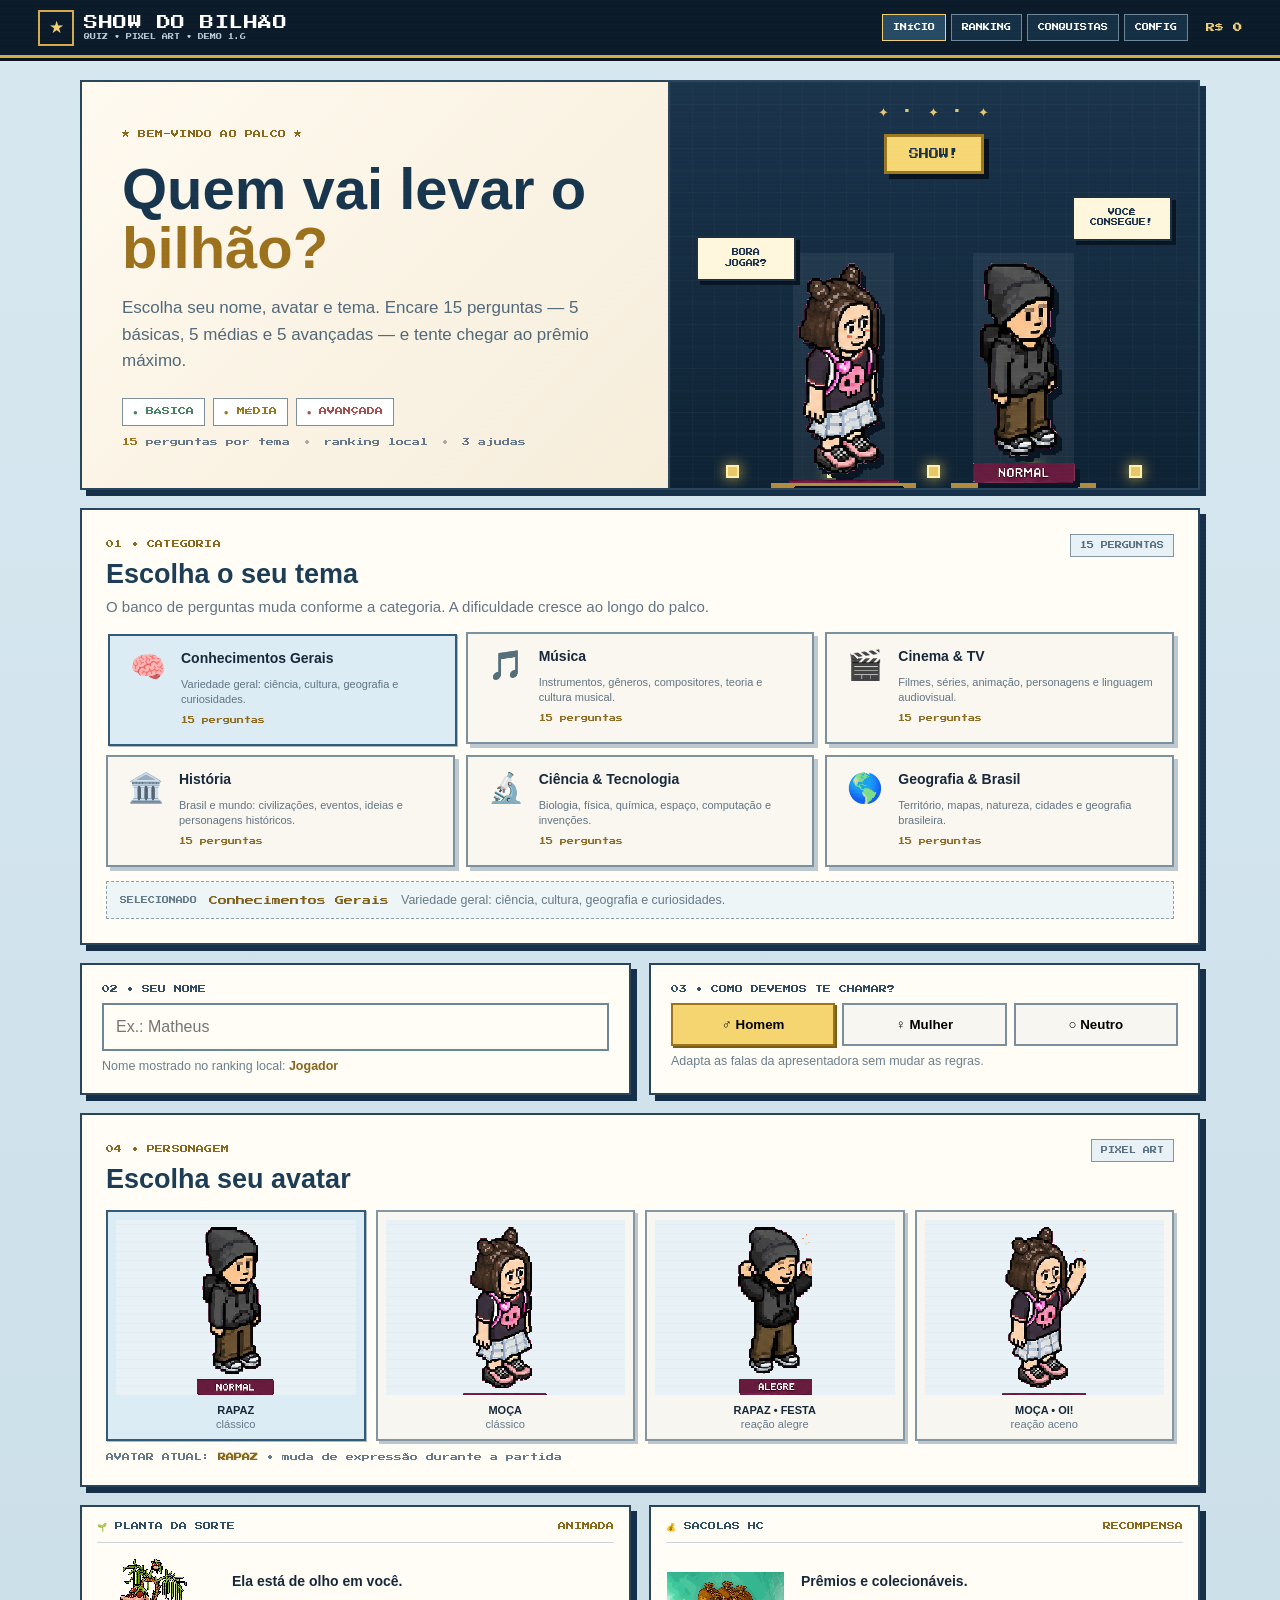
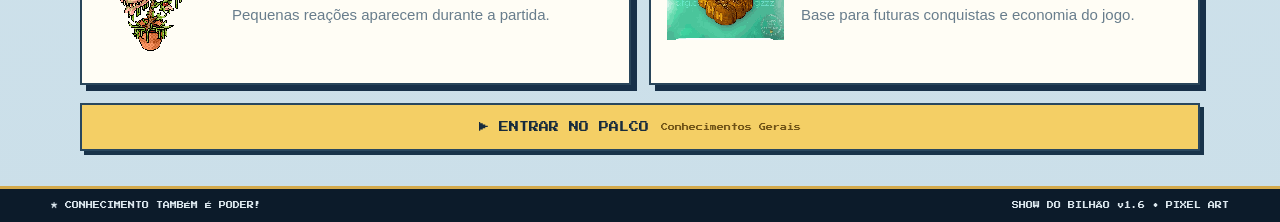
==== index.html @ e555dcba "Add files via upload" ====
<!doctype html>
<html lang="pt-BR">
<head>
<meta charset="utf-8">
<meta name="viewport" content="width=device-width,initial-scale=1,viewport-fit=cover">
<meta name="theme-color" content="#0d2033">
<meta name="description" content="Show do Bilhão — quiz em pixel art, demo 1.6">
<title>Show do Bilhão — Demo 1.6</title>
<link rel="stylesheet" href="style.css">
</head>
<body>
<div class="scanlines" aria-hidden="true"></div>
<header class="topbar">
  <button class="brand" data-view="home" aria-label="Voltar ao início"><span class="brand-mark">★</span><span><b>SHOW DO BILHÃO</b><small>QUIZ • PIXEL ART • DEMO 1.6</small></span></button>
  <nav class="nav" aria-label="Menu principal">
    <button class="nav-btn active" data-view="home">INÍCIO</button>
    <button class="nav-btn" data-view="ranking">RANKING</button>
    <button class="nav-btn" data-view="achievements">CONQUISTAS</button>
    <button class="nav-btn" data-view="config">CONFIG</button>
  </nav>
  <div class="wallet">R$ <b id="money">0</b></div><button class="menu-toggle" id="menuToggle" aria-label="Abrir menu">☰</button>
</header>

<main class="app">
<section id="home" class="view active-view">
  <div class="hero panel">
    <div class="hero-copy">
      <span class="eyebrow">★ BEM-VINDO AO PALCO ★</span>
      <h1>Quem vai levar o <span>bilhão?</span></h1>
      <p>Escolha seu nome, avatar e tema. Encare 15 perguntas — 5 básicas, 5 médias e 5 avançadas — e tente chegar ao prêmio máximo.</p>
      <div class="ladder-mini"><span class="basic">● BÁSICA</span><span class="medium">● MÉDIA</span><span class="hard">● AVANÇADA</span></div>
      <div class="hero-note"><span>15</span> perguntas por tema <i>•</i> ranking local <i>•</i> 3 ajudas</div>
    </div>
    <div class="stage">
      <div class="stage-grid"></div><div class="pixel-stars">✦ · ✦ · ✦</div><div class="show-sign">SHOW!</div>
      <div class="stage-avatars"><div class="stage-avatar"><img id="heroFemale" src="assets/female-normal.png" alt="Avatar feminino"></div><div class="stage-avatar"><img id="heroMale" src="assets/male-normal.png" alt="Avatar masculino"></div></div>
      <div class="bubble left">BORA<br>JOGAR?</div><div class="bubble right">VOCÊ<br>CONSEGUE!</div>
      <div class="stage-lights"><i></i><i></i><i></i><i></i><i></i></div>
    </div>
  </div>

  <div class="panel section-card topic-panel">
    <div class="section-heading"><div><span class="eyebrow">01 • CATEGORIA</span><h2>Escolha o seu tema</h2></div><span class="tag">15 PERGUNTAS</span></div>
    <p class="topic-intro">O banco de perguntas muda conforme a categoria. A dificuldade cresce ao longo do palco.</p>
    <div id="topicGrid" class="topic-grid"></div>
    <div class="topic-selected"><span>SELECIONADO</span><b id="selectedTopicName">Conhecimentos Gerais</b><small id="selectedTopicDesc"></small></div>
  </div>

  <div class="setup-grid">
    <div class="panel field"><label for="username">02 • SEU NOME</label><input id="username" maxlength="18" autocomplete="nickname" placeholder="Ex.: Matheus"><small>Nome mostrado no ranking local: <b id="namePreview">Jogador</b></small></div>
    <div class="panel field"><label>03 • COMO DEVEMOS TE CHAMAR?</label><div class="choices"><button class="choice selected" data-gender="masculino">♂ Homem</button><button class="choice" data-gender="feminino">♀ Mulher</button><button class="choice" data-gender="neutro">○ Neutro</button></div><small>Adapta as falas da apresentadora sem mudar as regras.</small></div>
  </div>

  <div class="panel section-card avatar-panel">
    <div class="section-heading"><div><span class="eyebrow">04 • PERSONAGEM</span><h2>Escolha seu avatar</h2></div><span class="tag">PIXEL ART</span></div>
    <div class="avatar-grid">
      <button class="avatar-option selected" data-avatar="masculino" data-state="normal"><span class="avatar-art"><img src="assets/male-normal.png" alt="Rapaz"></span><b>RAPAZ</b><small>clássico</small></button>
      <button class="avatar-option" data-avatar="feminino" data-state="normal"><span class="avatar-art"><img src="assets/female-normal.png" alt="Moça"></span><b>MOÇA</b><small>clássico</small></button>
      <button class="avatar-option" data-avatar="masculino" data-state="happy"><span class="avatar-art"><img src="assets/male-happy.png" alt="Rapaz sorrindo"></span><b>RAPAZ • FESTA</b><small>reação alegre</small></button>
      <button class="avatar-option" data-avatar="feminino" data-state="wave"><span class="avatar-art"><img src="assets/female-wave.png" alt="Moça acenando"></span><b>MOÇA • OI!</b><small>reação aceno</small></button>
    </div>
    <div class="avatar-status">AVATAR ATUAL: <b id="avatarName">RAPAZ</b> <span>• muda de expressão durante a partida</span></div>
  </div>

  <div class="extras-grid">
    <div class="panel extra"><div class="extra-title">🌱 PLANTA DA SORTE <span>ANIMADA</span></div><div class="extra-content"><img src="assets/planta-sorte.gif" alt="Planta carnívora animada"><div><b>Ela está de olho em você.</b><p>Pequenas reações aparecem durante a partida.</p></div></div></div>
    <div class="panel extra"><div class="extra-title">💰 SACOLAS HC <span>RECOMPENSA</span></div><div class="extra-content"><img src="assets/sacolas-hc.gif" alt="Sacolas HC"><div><b>Prêmios e colecionáveis.</b><p>Base para futuras conquistas e economia do jogo.</p></div></div></div>
  </div>
  <button id="startBtn" class="primary big">▶ ENTRAR NO PALCO <small id="startTopic">Conhecimentos Gerais</small></button>
</section>

<section id="game" class="view">
 <div class="gamebar panel">
   <div class="player"><div class="mini-avatar"><img id="gameAvatar" src="assets/male-normal.png" alt=""></div><div><small id="greeting">Boa sorte!</small><b id="playerName">Jogador</b></div></div>
   <div class="progress-box"><div class="progress-meta"><b id="roundLabel">PERGUNTA 1/15</b><span id="gameTopic">Conhecimentos Gerais</span><span id="streak">🔥 0</span></div><div class="progress"><i id="progress"></i></div><small><span id="progressText">0/15</span> • próximo: <b id="prizeNext">R$ 1.000</b></small></div>
   <div class="prize">R$ <b id="prize">0</b></div>
 </div>
 <div class="game-layout">
  <aside class="sidebar panel">
   <div class="side-head"><span>PAINEL</span><b>AJUDAS</b></div><div class="money-box">R$ <b id="sidePrize">0</b></div>
   <button class="life" id="hint50"><span>50:50</span><small>elimina 2</small></button><button class="life" id="hintAudience"><span>👥 PLATEIA</span><small>palpite</small></button><button class="life" id="hintSkip"><span>⏭ PULAR</span><small>1 vez</small></button>
   <div class="host-card"><img id="hostAvatar" src="assets/female-normal.png" alt="Apresentadora"><div><b>APRESENTADORA</b><span id="hostLine">A apresentadora está de olho...</span></div></div>
   <button class="secondary" id="quitBtn">⏹ SAIR DA PARTIDA</button>
  </aside>
  <article class="question panel">
   <div class="question-top"><div><span class="difficulty" id="difficulty">BÁSICA</span><span class="question-topic" id="questionTopic">Conhecimentos Gerais</span></div><div class="timer-wrap"><span id="timer">⏱ 30s</span><div class="timer"><i id="timerBar"></i></div></div></div>
   <div class="question-scene"><div class="q-avatar"><img id="questionAvatar" src="assets/male-normal.png" alt="Seu avatar"></div><div class="scene-podium"></div><img class="q-plant" src="assets/planta-sorte.gif" alt="Planta da sorte"></div>
   <h2 id="question">Pergunta</h2><div id="answers" class="answers"></div>
   <div id="reaction" class="reaction" aria-live="polite"></div><div id="explanation" class="explanation" aria-live="polite"></div>
   <button id="nextBtn" class="primary next hidden">PRÓXIMA ▶</button>
  </article>
 </div>
</section>

<section id="ranking" class="view"><div class="page-head"><span class="eyebrow">PLACAR LOCAL</span><h2>Ranking</h2><p>Resultados ficam salvos somente neste navegador.</p></div><div class="panel ranking-panel"><div class="rank-tabs"><button class="rank-tab active" data-rank="all">GERAL</button><button class="rank-tab" data-rank="perfect">15/15</button></div><div id="rankingList"></div></div></section>
<section id="achievements" class="view"><div class="page-head"><span class="eyebrow">COLEÇÃO</span><h2>Conquistas</h2><p>Medalhas por acertos, sequência e prêmio.</p></div><div id="achievementGrid" class="achievement-grid"></div></section>
<section id="config" class="view"><div class="page-head"><span class="eyebrow">PREFERÊNCIAS</span><h2>Configurações</h2><p>Ajuste o palco ao seu dispositivo.</p></div><div class="panel settings"><label><input type="checkbox" id="soundToggle" checked> Sons e efeitos</label><label><input type="checkbox" id="motionToggle" checked> Animações pixel art</label><label><input type="checkbox" id="compactToggle"> Interface compacta</label><label><input type="checkbox" id="timerToggle" checked> Cronômetro por pergunta</label><label class="timer-setting">Tempo: <input type="number" id="timerSeconds" min="10" max="60" step="5" value="30"> segundos</label><p class="kbd-help">Teclado: <b>1–4</b> escolhe uma alternativa. No celular/tablet, toque normalmente.</p><button id="clearData" class="danger">LIMPAR RANKING LOCAL</button></div></section>
<section id="result" class="view"><div class="result panel"><img src="assets/sacolas-hc.gif" alt="Sacolas HC"><span class="eyebrow">FIM DE JOGO</span><h2 id="resultTitle">Resultado</h2><p id="resultText"></p><div class="result-topic" id="resultTopic">Conhecimentos Gerais</div><div class="result-stats"><div><b id="resultPrize">R$ 0</b><small>prêmio</small></div><div><b id="resultCorrect">0/15</b><small>acertos</small></div><div><b id="resultBest">0</b><small>sequência</small></div></div><div class="result-actions"><button id="restartBtn" class="primary">↻ JOGAR NOVAMENTE</button><button class="secondary" data-view="ranking">🏆 VER RANKING</button></div></div></section>
</main>
<footer><span>★ CONHECIMENTO TAMBÉM É PODER!</span><span>SHOW DO BILHÃO v1.6 • PIXEL ART</span></footer>
<script src="script.js"></script>
</body></html>
---- style.css ----
@import url('https://fonts.googleapis.com/css2?family=Press+Start+2P&display=swap');
:root{--navy:#0c1b2a;--navy2:#132b40;--blue:#dcecf4;--blue2:#c9e0ec;--cream:#fff8e8;--paper:#fffdf5;--ink:#17283a;--muted:#617384;--gold:#d4aa4c;--gold2:#f1cf78;--line:#486b82;--green:#4e946a;--red:#b75b5b;--shadow:#173049;--pixel:2px}
*{box-sizing:border-box}html{scroll-behavior:smooth}body{margin:0;background:linear-gradient(#d7e8f0,#cbdfe9);color:var(--ink);font-family:Arial,Helvetica,sans-serif;font-size:15px;min-height:100vh}.scanlines{position:fixed;inset:0;pointer-events:none;z-index:50;background:repeating-linear-gradient(to bottom,rgba(255,255,255,.035) 0,rgba(255,255,255,.035) 1px,transparent 1px,transparent 4px);mix-blend-mode:soft-light}.topbar{position:sticky;top:0;z-index:20;display:flex;align-items:center;gap:18px;padding:9px max(14px,3vw);min-height:58px;background:var(--navy);border-bottom:3px solid var(--gold);color:#fff;box-shadow:0 3px 0 #08131f}.brand{display:flex;align-items:center;gap:10px;background:none;border:0;color:#fff;padding:0;text-align:left;cursor:pointer}.brand-mark{display:grid;place-items:center;width:36px;height:36px;border:2px solid var(--gold);color:var(--gold2);font-size:17px}.brand b{display:block;font:14px 'Press Start 2P',monospace;letter-spacing:.5px}.brand small{display:block;margin-top:4px;font:6px 'Press Start 2P',monospace;color:#b9cbd8}.nav{display:flex;gap:5px;margin-left:auto}.nav-btn,.menu-toggle{border:1px solid #6d8799;background:#152f45;color:#fff;padding:9px 10px;font:7px 'Press Start 2P',monospace;cursor:pointer}.nav-btn:hover,.nav-btn.active{background:#274b65;border-color:var(--gold2);color:#fff}.wallet{font:9px 'Press Start 2P',monospace;color:var(--gold2);white-space:nowrap}.menu-toggle{display:none}.app{width:min(1120px,94vw);margin:22px auto 35px}.view{display:none}.active-view{display:block}.panel{background:var(--paper);border:2px solid #29455a;box-shadow:6px 6px 0 var(--shadow)}.hero{display:grid;grid-template-columns:1.05fr .95fr;overflow:hidden;min-height:360px}.hero-copy{padding:42px 40px;background:linear-gradient(135deg,#fffaf0,#f6edda)}.eyebrow{font:8px 'Press Start 2P',monospace;letter-spacing:.2px;color:#8a671c}.hero h1{font-size:clamp(34px,5vw,58px);line-height:1.02;margin:18px 0;color:#17364e}.hero h1 span{color:#9b711e}.hero p{max-width:650px;font-size:17px;line-height:1.55;color:#516879}.ladder-mini{display:flex;gap:8px;flex-wrap:wrap;margin:24px 0 12px}.ladder-mini span{padding:8px 10px;border:1px solid #7d8f9b;font:8px 'Press Start 2P',monospace;background:#fff}.ladder-mini .basic{color:#43845e}.ladder-mini .medium{color:#9a761c}.ladder-mini .hard{color:#a74e4e}.hero-note{font:8px 'Press Start 2P',monospace;color:#65788a}.hero-note span{color:#9a731c}.hero-note i{font-style:normal;color:#aaa;margin:0 5px}.stage{position:relative;overflow:hidden;background:linear-gradient(#1a344c,#0e2234);display:flex;align-items:flex-end;justify-content:center;min-height:360px;border-left:2px solid #29455a}.stage-grid{position:absolute;inset:0;background:linear-gradient(rgba(255,255,255,.045) 1px,transparent 1px),linear-gradient(90deg,rgba(255,255,255,.045) 1px,transparent 1px);background-size:22px 22px;opacity:.55}.pixel-stars{position:absolute;top:22px;color:#e9c76e;font:13px 'Press Start 2P',monospace}.show-sign{position:absolute;top:52px;padding:12px 22px;background:#f7d774;color:#193147;border:3px solid #9b7721;box-shadow:5px 5px 0 #07131f;font:10px 'Press Start 2P',monospace}.stage-avatars{position:absolute;bottom:0;display:flex;gap:35px;align-items:end;z-index:2}.stage-avatar{width:145px;height:235px;display:flex;align-items:end;justify-content:center;background:linear-gradient(90deg,transparent 0 15%,rgba(255,255,255,.06) 15% 85%,transparent 85%);border-bottom:5px solid #b28c3e}.stage-avatar img{width:132px;height:220px;object-fit:contain;image-rendering:pixelated;filter:drop-shadow(5px 6px 0 #091522)}.bubble{position:absolute;z-index:3;padding:10px 13px;min-width:100px;background:#fff7dc;border:2px solid #1b3041;box-shadow:4px 4px 0 #091522;text-align:center;font:7px/1.5 'Press Start 2P',monospace;color:#173047}.bubble.left{left:5%;top:38%}.bubble.right{right:5%;top:28%}.stage-lights{position:absolute;bottom:10px;left:12px;right:12px;display:flex;justify-content:space-around}.stage-lights i{width:13px;height:13px;background:#e8c765;border:2px solid #fff1b0;box-shadow:0 0 14px #d9b747}.section-card{padding:24px;margin-top:18px}.section-heading{display:flex;justify-content:space-between;align-items:flex-start;gap:14px}.section-heading h2{font-size:27px;margin:8px 0 0;color:#1c3d55}.tag{padding:7px 9px;background:#e8f1f5;border:1px solid #8196a3;color:#597080;font:7px 'Press Start 2P',monospace;white-space:nowrap}.topic-intro{margin:8px 0 17px;color:var(--muted)}.topic-grid{display:grid;grid-template-columns:repeat(3,1fr);gap:11px}.topic-card{position:relative;display:grid;grid-template-columns:48px 1fr;grid-template-rows:auto auto auto;gap:4px 9px;min-height:112px;padding:14px;text-align:left;background:#f9f7ef;border:2px solid #7b919f;box-shadow:4px 4px 0 #bdc9cf;color:var(--ink);cursor:pointer;transition:transform .12s,background .12s,border-color .12s}.topic-card:hover{transform:translateY(-2px);background:#edf6fa}.topic-card.selected{transform:translate(2px,2px);background:#dcecf4;border-color:#315b76;box-shadow:1px 1px 0 #aab9c2}.topic-icon{grid-row:1/4;font-size:29px;display:grid;place-items:center}.topic-card b{font-size:14px}.topic-card small{font-size:11px;line-height:1.35;color:#617384}.topic-card em{font:7px 'Press Start 2P',monospace;color:#8d6b20;font-style:normal}.topic-selected{display:flex;align-items:center;gap:12px;flex-wrap:wrap;margin-top:14px;padding:11px 13px;border:1px dashed #8ca0ac;background:#eef5f6}.topic-selected span{font:7px 'Press Start 2P',monospace;color:#63798a}.topic-selected b{font:9px 'Press Start 2P',monospace;color:#7f601a}.topic-selected small{flex:1;min-width:180px;color:#657989}.setup-grid{display:grid;grid-template-columns:1fr 1fr;gap:18px;margin-top:18px}.field{padding:20px}.field label{display:block;font:8px 'Press Start 2P',monospace;color:#304d63;margin-bottom:10px}.field input{width:100%;padding:13px 12px;background:#fffdf5;border:2px solid #6e8798;font-size:16px;color:var(--ink);outline:0}.field input:focus{border-color:#2c5f80;box-shadow:0 0 0 3px #c7dfea}.field small{display:block;margin-top:8px;color:#6a7e8d}.field small b{color:#87651b}.choices{display:grid;grid-template-columns:repeat(3,1fr);gap:7px}.choice{padding:12px 8px;border:2px solid #7a8e9b;background:#f7f6f0;font-weight:900;cursor:pointer}.choice.selected{background:#f5d56f;border-color:#9a751d;box-shadow:2px 2px 0 #7d5c17}.avatar-grid{display:grid;grid-template-columns:repeat(4,1fr);gap:10px;margin-top:15px}.avatar-option{padding:8px;background:#f7f6f0;border:2px solid #8396a2;box-shadow:3px 3px 0 #bcc7cc;cursor:pointer;text-align:center;color:var(--ink)}.avatar-option.selected{background:#dcecf4;border-color:#315b76;box-shadow:1px 1px 0 #aab9c2}.avatar-art{height:175px;display:flex;align-items:end;justify-content:center;background:repeating-linear-gradient(0deg,#e8f2f6 0 8px,#e3edf1 8px 9px)}.avatar-art img{width:115px;height:168px;object-fit:contain;image-rendering:pixelated}.avatar-option b{display:block;font-size:11px;margin-top:9px}.avatar-option small{color:#657989}.avatar-status{margin-top:12px;font:8px 'Press Start 2P',monospace;color:#65798a}.avatar-status b{color:#8a681b}.extras-grid{display:grid;grid-template-columns:1fr 1fr;gap:18px;margin-top:18px}.extra{padding:15px}.extra-title{font:8px 'Press Start 2P',monospace;color:#2e4e64;padding-bottom:10px;border-bottom:1px solid #cbd4d9}.extra-title span{float:right;color:#8a681b}.extra-content{display:flex;align-items:center;gap:15px;min-height:125px}.extra-content img{width:120px;height:105px;object-fit:contain;image-rendering:pixelated}.extra-content b{font-size:14px}.extra-content p{color:#687d8c;line-height:1.4}.primary,.secondary,.danger{border:2px solid #29475e;cursor:pointer;font-weight:900}.primary{background:#f4cf65;color:#172b3d;padding:12px 18px;box-shadow:4px 4px 0 #18334a}.primary:hover{transform:translateY(-1px)}.primary.big{display:flex;align-items:center;justify-content:center;gap:12px;width:100%;margin-top:18px;padding:17px;font:10px 'Press Start 2P',monospace}.primary.big small{font:7px 'Press Start 2P',monospace;color:#705417}.secondary{background:#e5eef2;color:#233d52;padding:11px}.gamebar{display:grid;grid-template-columns:230px 1fr auto;align-items:center;gap:18px;padding:13px 15px}.player{display:flex;align-items:center;gap:10px}.mini-avatar{width:56px;height:66px;display:grid;place-items:end;background:#d9e9ef;border:1px solid #7e96a4;overflow:hidden}.mini-avatar img{width:53px;height:64px;object-fit:contain;image-rendering:pixelated}.player small{display:block;color:#627687;font-size:11px}.player b{display:block;margin-top:3px;font-size:16px}.progress-meta{display:flex;align-items:center;gap:10px;flex-wrap:wrap;font:8px 'Press Start 2P',monospace}.progress-meta span{color:#6b7f8e}.progress-meta #streak{margin-left:auto;color:#9a741a}.progress{height:10px;margin:8px 0 5px;background:#d9e3e7;border:1px solid #8196a2;overflow:hidden}.progress i{display:block;height:100%;width:0;background:linear-gradient(90deg,#4c8b69,#e2bd54);transition:width .25s}.progress-box>small{color:#6c7e8b}.prize{font:10px 'Press Start 2P',monospace;color:#856316;white-space:nowrap}.game-layout{display:grid;grid-template-columns:190px 1fr;gap:14px;margin-top:14px}.sidebar{padding:12px;display:flex;flex-direction:column;gap:8px;background:#f5f3e9}.side-head{display:flex;justify-content:space-between;font:7px 'Press Start 2P',monospace;color:#5d7180;padding-bottom:5px;border-bottom:1px solid #cbd3d7}.side-head b{color:#8b691c}.money-box{padding:13px;background:#e8f1f5;border:1px solid #849aa7;font:11px 'Press Start 2P',monospace;color:#7f611b}.life{display:flex;justify-content:space-between;align-items:center;text-align:left;padding:12px 10px;background:#fbfaf4;border:1px solid #8499a5;box-shadow:3px 3px 0 #bdc7cc;cursor:pointer;font-weight:900}.life:hover:not(:disabled){background:#e8f3f7}.life small{display:block;color:#758694;font-weight:400}.life:disabled{opacity:.45;cursor:not-allowed;box-shadow:1px 1px 0 #c2cbd0}.host-card{display:flex;gap:8px;align-items:center;min-height:100px;margin-top:5px;padding:8px;background:#dbeaf1;border:1px solid #7d94a2}.host-card img{width:52px;height:80px;object-fit:contain;image-rendering:pixelated}.host-card b{display:block;font:7px 'Press Start 2P',monospace;color:#3d596c;margin-bottom:7px}.host-card span{font-size:11px;line-height:1.35}.sidebar .secondary{margin-top:auto}.question{padding:20px;min-height:560px;position:relative;overflow:hidden}.question-top{display:flex;justify-content:space-between;align-items:flex-start;gap:15px}.difficulty{display:inline-block;padding:7px 9px;border:1px solid #a98a3e;background:#fff0b8;color:#866615;font:7px 'Press Start 2P',monospace}.question-topic{display:inline-block;margin-left:7px;padding:6px 8px;background:#edf4f7;border:1px solid #9aabb5;color:#597080;font:7px 'Press Start 2P',monospace}.timer-wrap{width:155px}.timer-wrap>span{display:block;text-align:right;font:8px 'Press Start 2P',monospace;color:#5b7180}.timer-wrap>span.danger{color:#a84848}.timer-wrap>span.off{color:#7e8b92}.timer{height:7px;margin-top:5px;background:#d7e1e5;border:1px solid #8296a1}.timer i{display:block;width:100%;height:100%;background:#5a8c70;transition:width .4s linear}.timer-wrap span.danger+.timer i{background:#b75b5b}.question-scene{height:95px;display:flex;align-items:end;justify-content:center;position:relative;margin:4px 0}.q-avatar{width:74px;height:84px;display:flex;align-items:end;justify-content:center;background:#dcebf1;border:1px solid #8399a5;overflow:hidden;z-index:2}.q-avatar img{width:68px;height:81px;object-fit:contain;image-rendering:pixelated}.scene-podium{position:absolute;bottom:0;width:210px;height:20px;background:#263f53;border:2px solid #6f8795;box-shadow:5px 5px 0 #152b3c}.q-plant{position:absolute;right:2%;bottom:3px;width:70px;height:70px;object-fit:contain;image-rendering:pixelated}.question h2{font-size:clamp(25px,3.3vw,38px);line-height:1.22;text-align:center;max-width:930px;margin:13px auto 22px;color:#152d43}.answers{display:grid;grid-template-columns:1fr 1fr;gap:12px}.answer{display:flex;align-items:center;gap:12px;min-height:70px;padding:13px 15px;text-align:left;background:#fcfaf1;border:2px solid #78909e;box-shadow:4px 4px 0 #bdc7cc;color:#172a3b;font-size:16px;font-weight:900;cursor:pointer;transition:.12s}.answer:hover:not(:disabled){transform:translateY(-2px);background:#eaf4f8}.answer:disabled{cursor:default}.answer-key{display:grid;place-items:center;min-width:30px;height:30px;background:#e9f0f3;border:1px solid #879ba6;font:9px 'Press Start 2P',monospace;color:#536a7a}.answer.correct{background:#d9f0df;border-color:#4e966b}.answer.correct .answer-key{background:#a9d7b7;border-color:#4e966b}.answer.wrong{background:#f5dddd;border-color:#b75b5b}.answer.disabled{opacity:.35;filter:grayscale(.3)}.reaction{min-height:35px;margin:14px auto 0;text-align:center;font:9px/1.5 'Press Start 2P',monospace;opacity:0;transform:translateY(4px);transition:.18s}.reaction.show{opacity:1;transform:none}.reaction.good{color:#28754b}.reaction.bad{color:#a34848}.explanation{display:none;max-width:820px;margin:9px auto 0;padding:10px 13px;background:#edf5f6;border-left:4px solid #7694a4;color:#5d7180;font-size:12px;line-height:1.45}.explanation.show{display:block}.next{display:block;margin:12px auto 0}.hidden{display:none!important}.page-head{padding:8px 2px 16px}.page-head h2{font-size:42px;margin:8px 0 4px;color:#193b54}.page-head p{margin:0;color:#5d7281}.ranking-panel{padding:15px}.rank-tabs{display:flex;gap:8px;margin-bottom:8px}.rank-tab{padding:9px 12px;background:#e9f1f4;border:1px solid #78909e;font-weight:900;cursor:pointer}.rank-tab.active{background:#f3d36d;border-color:#9c7720}.rank-row{display:grid;grid-template-columns:55px 1fr 140px 90px;gap:10px;align-items:center;padding:13px 8px;border-bottom:1px solid #d0d9dd}.rank-pos{font:9px 'Press Start 2P',monospace;color:#876719}.rank-name{font-weight:900}.rank-name small{display:block;color:#718492;font-size:10px;font-weight:400;margin-top:3px}.rank-score{text-align:right;font-weight:900;color:#745813}.rank-correct{text-align:right;color:#607687}.empty{text-align:center;padding:38px;color:#667b89}.achievement-grid{display:grid;grid-template-columns:repeat(3,1fr);gap:14px}.achievement{padding:18px;min-height:160px}.achievement .icon{font-size:36px}.achievement b{display:block;margin:10px 0 5px}.achievement small{display:block;color:#6c7f8c;min-height:34px}.achievement span{display:inline-block;margin-top:11px;font:7px 'Press Start 2P',monospace}.achievement.unlocked{background:#f9f4df}.achievement.locked{filter:grayscale(.8);opacity:.55}.achievement.unlocked span{color:#39805a}.settings{padding:22px;display:flex;flex-direction:column;gap:12px}.settings label{font-weight:900;padding:13px;background:#f5f2e8;border:1px solid #b6c3ca}.settings input[type=checkbox]{accent-color:#315b76;margin-right:9px}.settings input[type=number]{margin-left:8px;width:85px;padding:7px;border:1px solid #879ba6}.kbd-help{padding:12px;background:#edf4f6;border-left:4px solid #8ba0ad;color:#617582}.danger{align-self:flex-start;background:#f5dddd;color:#803d3d;padding:11px}.result{max-width:720px;margin:20px auto;text-align:center;padding:34px}.result>img{width:190px;height:105px;object-fit:contain}.result h2{font-size:38px;margin:13px 0 7px;color:#183b55}.result p{color:#5d7180}.result-topic{display:inline-block;padding:7px 10px;background:#e6f0f4;border:1px solid #8da1ad;color:#536b7c;font:8px 'Press Start 2P',monospace}.result-stats{display:flex;justify-content:center;gap:45px;margin:25px 0}.result-stats div{display:flex;flex-direction:column;gap:6px}.result-stats b{font:12px 'Press Start 2P',monospace;color:#866317}.result-stats small{color:#687d8b}.result-actions{display:flex;justify-content:center;gap:10px;flex-wrap:wrap}footer{display:flex;justify-content:space-between;gap:15px;padding:13px 4vw;background:#0c1b2a;color:#dbe7ee;border-top:3px solid var(--gold);font:7px 'Press Start 2P',monospace}.no-motion *{animation:none!important;transition:none!important}
button:focus-visible,input:focus-visible{outline:3px solid #5d8daf;outline-offset:2px}
@media(max-width:980px){.nav{display:none;position:absolute;top:58px;right:10px;padding:8px;background:#0c1b2a;border:2px solid var(--gold);box-shadow:4px 4px 0 #07131f;flex-direction:column}.nav.open{display:flex}.menu-toggle{display:block}.hero{grid-template-columns:1fr}.stage{border-left:0;border-top:2px solid #29455a}.topic-grid{grid-template-columns:1fr 1fr}.avatar-grid{grid-template-columns:repeat(2,1fr)}.gamebar{grid-template-columns:1fr auto}.progress-box{grid-column:1/-1;grid-row:2}.game-layout{grid-template-columns:1fr}.sidebar{display:grid;grid-template-columns:repeat(3,1fr);align-items:stretch}.side-head,.money-box,.host-card,.sidebar .secondary{grid-column:1/-1}.host-card{margin-top:0}.sidebar .secondary{margin-top:0}.achievement-grid{grid-template-columns:1fr 1fr}}
@media(max-width:650px){body{font-size:14px}.app{width:94vw;margin-top:14px}.topbar{padding:8px 10px}.brand b{font-size:9px}.brand small{font-size:5px}.wallet{font-size:8px}.hero-copy{padding:28px 23px}.hero h1{font-size:34px}.hero p{font-size:15px}.stage{min-height:310px}.stage-avatar{width:115px;height:205px}.stage-avatar img{width:105px;height:195px}.bubble{min-width:84px;font-size:6px;padding:8px}.section-card{padding:17px}.topic-grid{grid-template-columns:1fr}.setup-grid,.extras-grid{grid-template-columns:1fr}.choices{grid-template-columns:1fr}.avatar-grid{grid-template-columns:1fr 1fr}.avatar-art{height:145px}.avatar-art img{height:140px}.gamebar{grid-template-columns:1fr auto;gap:8px}.player b{font-size:14px}.progress-meta{font-size:7px}.prize{font-size:8px}.sidebar{grid-template-columns:1fr}.question{padding:16px;min-height:0}.question-top{flex-direction:column}.timer-wrap{width:100%}.timer-wrap>span{text-align:left}.question h2{font-size:clamp(22px,7vw,30px)}.answers{grid-template-columns:1fr}.answer{min-height:60px;font-size:15px}.q-plant{width:55px;height:55px}.result-stats{gap:18px}.result-stats b{font-size:9px}.page-head h2{font-size:34px}.achievement-grid{grid-template-columns:1fr}.rank-row{grid-template-columns:40px 1fr 95px}.rank-correct{display:none}footer{flex-direction:column;font-size:5px}}
@media(max-width:390px){.avatar-grid{grid-template-columns:1fr}.stage-avatars{gap:5px}.stage-avatar{width:105px}.bubble{display:none}.hero h1{font-size:30px}}
@media(prefers-reduced-motion:reduce){*,*:before,*:after{animation:none!important;transition:none!important}}
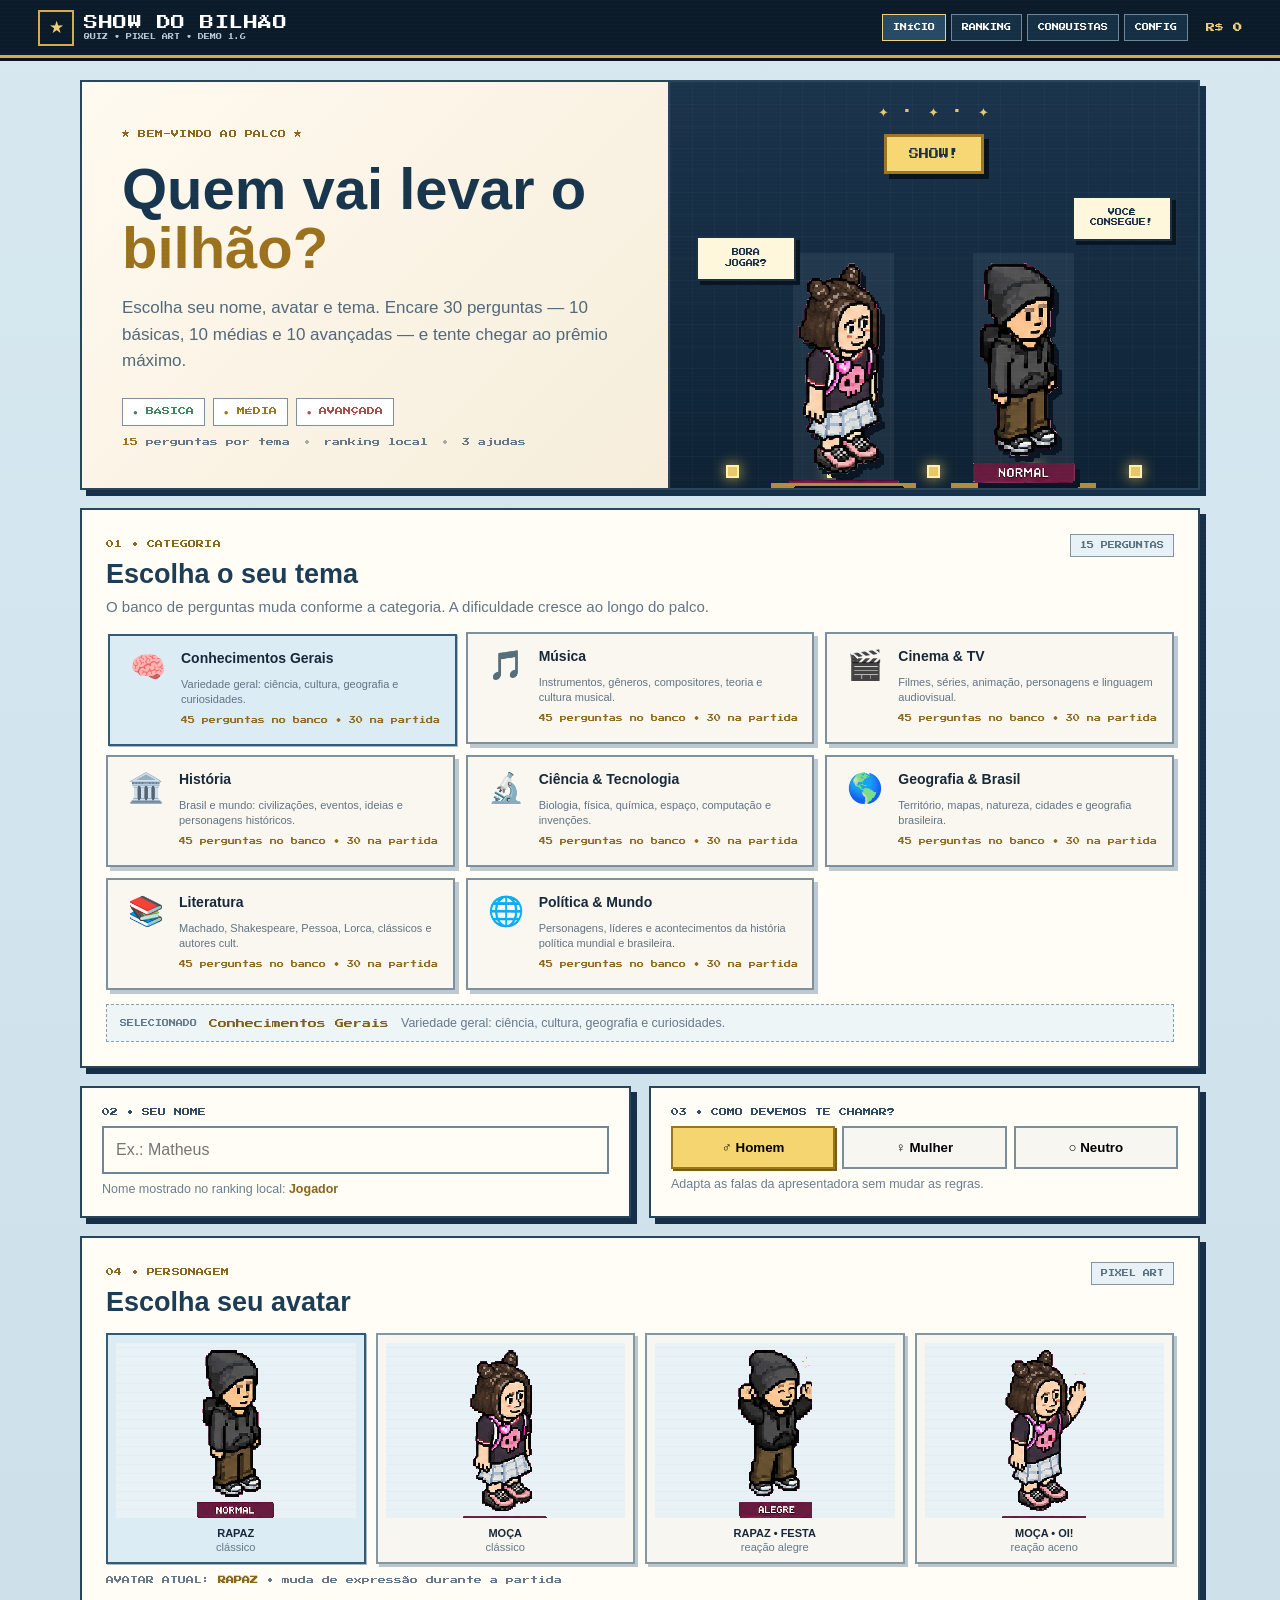
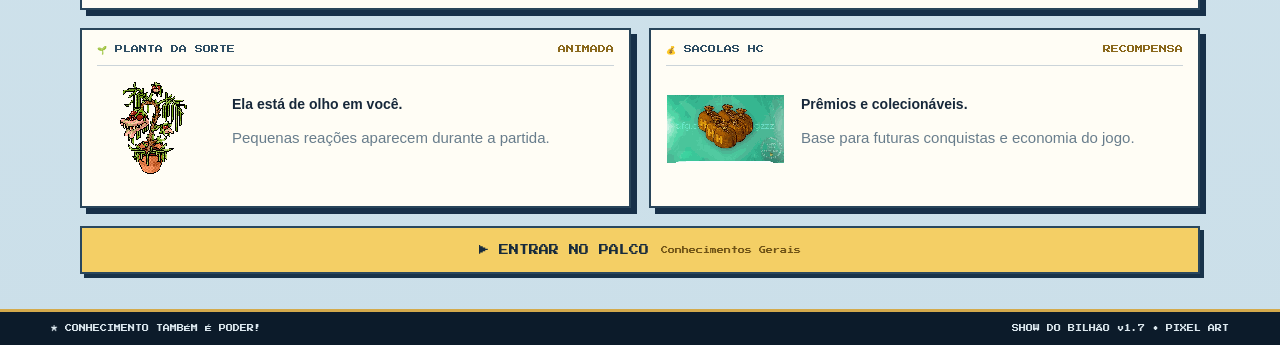
==== commit 60af546b: "Add files via upload" ====
--- a/index.html
+++ b/index.html
@@ -27,7 +27,7 @@
     <div class="hero-copy">
       <span class="eyebrow">★ BEM-VINDO AO PALCO ★</span>
       <h1>Quem vai levar o <span>bilhão?</span></h1>
-      <p>Escolha seu nome, avatar e tema. Encare 15 perguntas — 5 básicas, 5 médias e 5 avançadas — e tente chegar ao prêmio máximo.</p>
+      <p>Escolha seu nome, avatar e tema. Encare 30 perguntas — 10 básicas, 10 médias e 10 avançadas — e tente chegar ao prêmio máximo.</p>
       <div class="ladder-mini"><span class="basic">● BÁSICA</span><span class="medium">● MÉDIA</span><span class="hard">● AVANÇADA</span></div>
       <div class="hero-note"><span>15</span> perguntas por tema <i>•</i> ranking local <i>•</i> 3 ajudas</div>
     </div>
@@ -72,12 +72,12 @@
 <section id="game" class="view">
  <div class="gamebar panel">
    <div class="player"><div class="mini-avatar"><img id="gameAvatar" src="assets/male-normal.png" alt=""></div><div><small id="greeting">Boa sorte!</small><b id="playerName">Jogador</b></div></div>
-   <div class="progress-box"><div class="progress-meta"><b id="roundLabel">PERGUNTA 1/15</b><span id="gameTopic">Conhecimentos Gerais</span><span id="streak">🔥 0</span></div><div class="progress"><i id="progress"></i></div><small><span id="progressText">0/15</span> • próximo: <b id="prizeNext">R$ 1.000</b></small></div>
+   <div class="progress-box"><div class="progress-meta"><b id="roundLabel">PERGUNTA 1/30</b><span id="gameTopic">Conhecimentos Gerais</span><span id="streak">🔥 0</span><span class="lives" id="lives" aria-label="Vidas">❤❤❤</span></div><div class="progress"><i id="progress"></i></div><small><span id="progressText">0/30</span> • próximo: <b id="prizeNext">R$ 1.000</b></span> <b id="errors">ERROS 0/3</b></small></div>
    <div class="prize">R$ <b id="prize">0</b></div>
  </div>
  <div class="game-layout">
   <aside class="sidebar panel">
-   <div class="side-head"><span>PAINEL</span><b>AJUDAS</b></div><div class="money-box">R$ <b id="sidePrize">0</b></div>
+   <div class="side-head"><span>PAINEL</span><b>AJUDAS</b></div><div class="money-box">R$ <b id="sidePrize">0</b></div><div class="life-panel"><b>VIDAS</b><div class="life-hearts" id="lifeBar" style="width:100%"></div><small>3 erros encerram a partida</small></div>
    <button class="life" id="hint50"><span>50:50</span><small>elimina 2</small></button><button class="life" id="hintAudience"><span>👥 PLATEIA</span><small>palpite</small></button><button class="life" id="hintSkip"><span>⏭ PULAR</span><small>1 vez</small></button>
    <div class="host-card"><img id="hostAvatar" src="assets/female-normal.png" alt="Apresentadora"><div><b>APRESENTADORA</b><span id="hostLine">A apresentadora está de olho...</span></div></div>
    <button class="secondary" id="quitBtn">⏹ SAIR DA PARTIDA</button>
@@ -95,8 +95,8 @@
 <section id="ranking" class="view"><div class="page-head"><span class="eyebrow">PLACAR LOCAL</span><h2>Ranking</h2><p>Resultados ficam salvos somente neste navegador.</p></div><div class="panel ranking-panel"><div class="rank-tabs"><button class="rank-tab active" data-rank="all">GERAL</button><button class="rank-tab" data-rank="perfect">15/15</button></div><div id="rankingList"></div></div></section>
 <section id="achievements" class="view"><div class="page-head"><span class="eyebrow">COLEÇÃO</span><h2>Conquistas</h2><p>Medalhas por acertos, sequência e prêmio.</p></div><div id="achievementGrid" class="achievement-grid"></div></section>
 <section id="config" class="view"><div class="page-head"><span class="eyebrow">PREFERÊNCIAS</span><h2>Configurações</h2><p>Ajuste o palco ao seu dispositivo.</p></div><div class="panel settings"><label><input type="checkbox" id="soundToggle" checked> Sons e efeitos</label><label><input type="checkbox" id="motionToggle" checked> Animações pixel art</label><label><input type="checkbox" id="compactToggle"> Interface compacta</label><label><input type="checkbox" id="timerToggle" checked> Cronômetro por pergunta</label><label class="timer-setting">Tempo: <input type="number" id="timerSeconds" min="10" max="60" step="5" value="30"> segundos</label><p class="kbd-help">Teclado: <b>1–4</b> escolhe uma alternativa. No celular/tablet, toque normalmente.</p><button id="clearData" class="danger">LIMPAR RANKING LOCAL</button></div></section>
-<section id="result" class="view"><div class="result panel"><img src="assets/sacolas-hc.gif" alt="Sacolas HC"><span class="eyebrow">FIM DE JOGO</span><h2 id="resultTitle">Resultado</h2><p id="resultText"></p><div class="result-topic" id="resultTopic">Conhecimentos Gerais</div><div class="result-stats"><div><b id="resultPrize">R$ 0</b><small>prêmio</small></div><div><b id="resultCorrect">0/15</b><small>acertos</small></div><div><b id="resultBest">0</b><small>sequência</small></div></div><div class="result-actions"><button id="restartBtn" class="primary">↻ JOGAR NOVAMENTE</button><button class="secondary" data-view="ranking">🏆 VER RANKING</button></div></div></section>
+<section id="result" class="view"><div class="result panel"><img src="assets/sacolas-hc.gif" alt="Sacolas HC"><span class="eyebrow">FIM DE JOGO</span><h2 id="resultTitle">Resultado</h2><p id="resultText"></p><div class="result-topic" id="resultTopic">Conhecimentos Gerais</div><div class="result-stats"><div><b id="resultPrize">R$ 0</b><small>prêmio</small></div><div><b id="resultCorrect">0/30</b><small>acertos</small></div><div><b id="resultErrors">0/3</b><small>erros</small></div><div><b id="resultBest">0</b><small>sequência</small></div></div><div class="result-actions"><button id="retryBtn" class="primary">↻ TENTAR DE NOVO</button><button id="restartBtn" class="secondary">⌂ VOLTAR AO INÍCIO</button><button class="secondary" data-view="ranking">🏆 VER RANKING</button></div></div></section>
 </main>
-<footer><span>★ CONHECIMENTO TAMBÉM É PODER!</span><span>SHOW DO BILHÃO v1.6 • PIXEL ART</span></footer>
+<footer><span>★ CONHECIMENTO TAMBÉM É PODER!</span><span>SHOW DO BILHÃO v1.7 • PIXEL ART</span></footer>
 <script src="script.js"></script>
 </body></html>
--- a/style.css
+++ b/style.css
@@ -6,3 +6,5 @@
 @media(max-width:650px){body{font-size:14px}.app{width:94vw;margin-top:14px}.topbar{padding:8px 10px}.brand b{font-size:9px}.brand small{font-size:5px}.wallet{font-size:8px}.hero-copy{padding:28px 23px}.hero h1{font-size:34px}.hero p{font-size:15px}.stage{min-height:310px}.stage-avatar{width:115px;height:205px}.stage-avatar img{width:105px;height:195px}.bubble{min-width:84px;font-size:6px;padding:8px}.section-card{padding:17px}.topic-grid{grid-template-columns:1fr}.setup-grid,.extras-grid{grid-template-columns:1fr}.choices{grid-template-columns:1fr}.avatar-grid{grid-template-columns:1fr 1fr}.avatar-art{height:145px}.avatar-art img{height:140px}.gamebar{grid-template-columns:1fr auto;gap:8px}.player b{font-size:14px}.progress-meta{font-size:7px}.prize{font-size:8px}.sidebar{grid-template-columns:1fr}.question{padding:16px;min-height:0}.question-top{flex-direction:column}.timer-wrap{width:100%}.timer-wrap>span{text-align:left}.question h2{font-size:clamp(22px,7vw,30px)}.answers{grid-template-columns:1fr}.answer{min-height:60px;font-size:15px}.q-plant{width:55px;height:55px}.result-stats{gap:18px}.result-stats b{font-size:9px}.page-head h2{font-size:34px}.achievement-grid{grid-template-columns:1fr}.rank-row{grid-template-columns:40px 1fr 95px}.rank-correct{display:none}footer{flex-direction:column;font-size:5px}}
 @media(max-width:390px){.avatar-grid{grid-template-columns:1fr}.stage-avatars{gap:5px}.stage-avatar{width:105px}.bubble{display:none}.hero h1{font-size:30px}}
 @media(prefers-reduced-motion:reduce){*,*:before,*:after{animation:none!important;transition:none!important}}
+.lives{letter-spacing:2px;font-size:1.05em;white-space:nowrap}.life-panel{margin:10px 0;padding:10px;border:1px solid rgba(20,50,80,.18);border-radius:10px;background:rgba(255,255,255,.65)}.life-panel>b{font-size:.72rem}.life-hearts{height:5px;background:linear-gradient(90deg,#d94c58 0 100%);margin:7px 0;border-radius:9px;transition:width .25s ease}.life-panel small{font-size:.68rem;color:#52677a}.result-stats{grid-template-columns:repeat(4,1fr)}
+@media(max-width:700px){.result-stats{grid-template-columns:repeat(2,1fr)}.lives{font-size:.9em}.life-panel{margin:7px 0}}
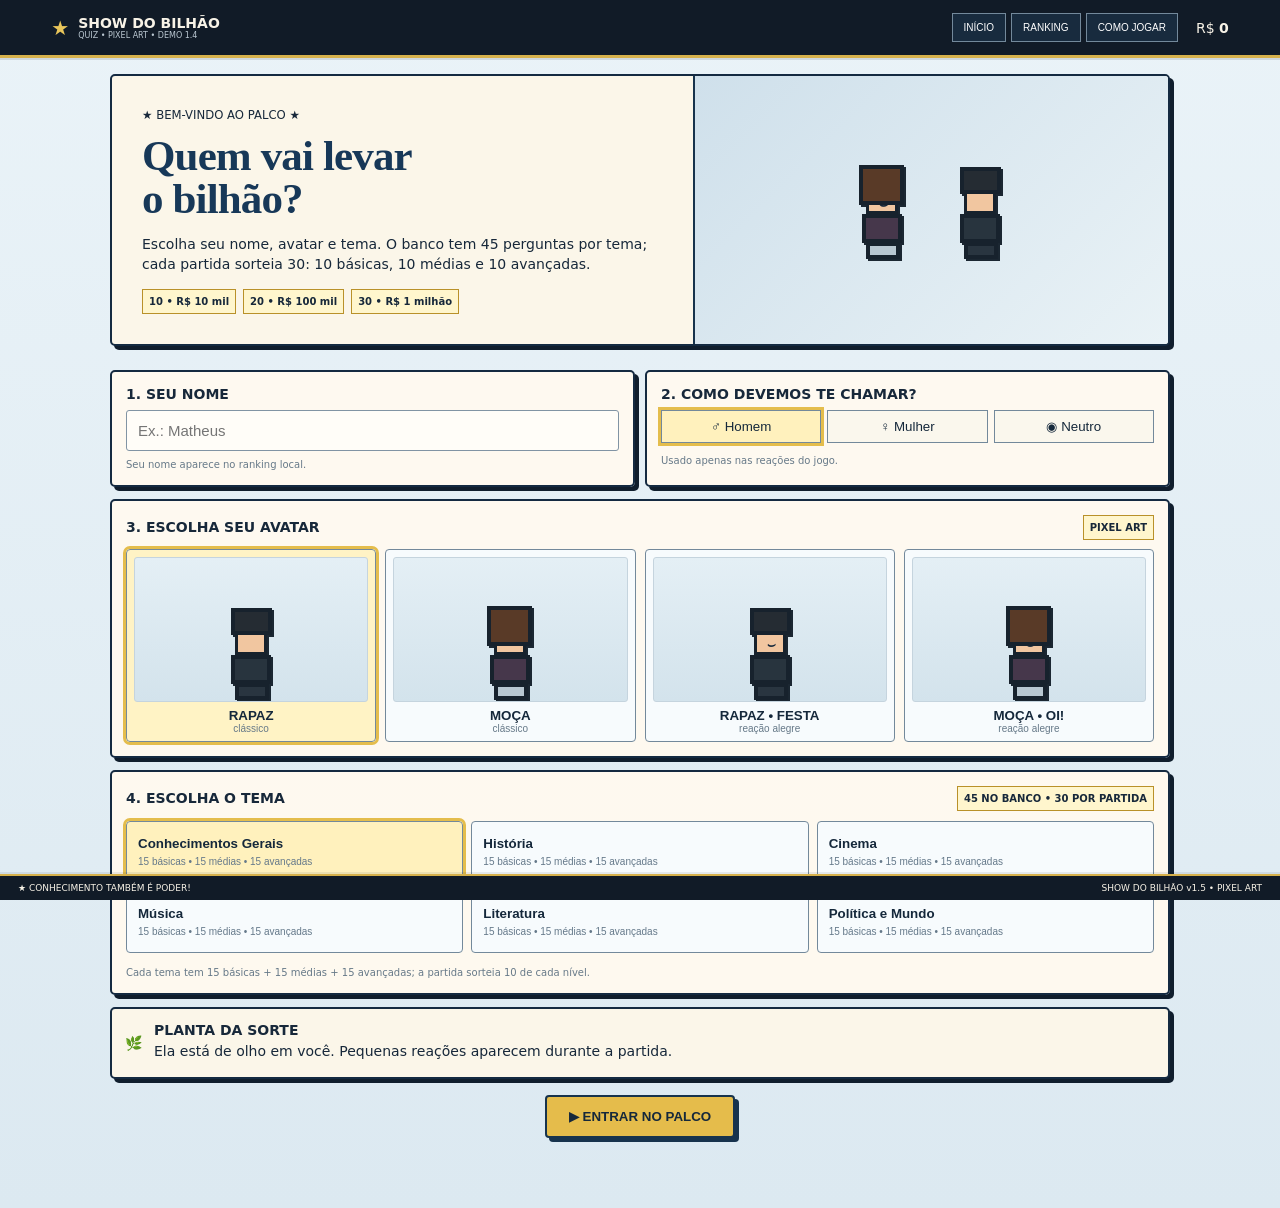
==== commit 14c05982: "Add files via upload" ====
--- a/index.html
+++ b/index.html
@@ -1,102 +1,36 @@
 <!doctype html>
-<html lang="pt-BR">
-<head>
-<meta charset="utf-8">
-<meta name="viewport" content="width=device-width,initial-scale=1,viewport-fit=cover">
-<meta name="theme-color" content="#0d2033">
-<meta name="description" content="Show do Bilhão — quiz em pixel art, demo 1.6">
-<title>Show do Bilhão — Demo 1.6</title>
-<link rel="stylesheet" href="style.css">
-</head>
+<html lang="pt-BR"><head>
+<meta charset="utf-8"><meta name="viewport" content="width=device-width,initial-scale=1,viewport-fit=cover">
+<meta name="theme-color" content="#e8f1f6"><title>Show do Bilhão — Demo 1.5</title>
+<link rel="stylesheet" href="style.css"></head>
 <body>
-<div class="scanlines" aria-hidden="true"></div>
-<header class="topbar">
-  <button class="brand" data-view="home" aria-label="Voltar ao início"><span class="brand-mark">★</span><span><b>SHOW DO BILHÃO</b><small>QUIZ • PIXEL ART • DEMO 1.6</small></span></button>
-  <nav class="nav" aria-label="Menu principal">
-    <button class="nav-btn active" data-view="home">INÍCIO</button>
-    <button class="nav-btn" data-view="ranking">RANKING</button>
-    <button class="nav-btn" data-view="achievements">CONQUISTAS</button>
-    <button class="nav-btn" data-view="config">CONFIG</button>
-  </nav>
-  <div class="wallet">R$ <b id="money">0</b></div><button class="menu-toggle" id="menuToggle" aria-label="Abrir menu">☰</button>
-</header>
-
-<main class="app">
-<section id="home" class="view active-view">
-  <div class="hero panel">
-    <div class="hero-copy">
-      <span class="eyebrow">★ BEM-VINDO AO PALCO ★</span>
-      <h1>Quem vai levar o <span>bilhão?</span></h1>
-      <p>Escolha seu nome, avatar e tema. Encare 30 perguntas — 10 básicas, 10 médias e 10 avançadas — e tente chegar ao prêmio máximo.</p>
-      <div class="ladder-mini"><span class="basic">● BÁSICA</span><span class="medium">● MÉDIA</span><span class="hard">● AVANÇADA</span></div>
-      <div class="hero-note"><span>15</span> perguntas por tema <i>•</i> ranking local <i>•</i> 3 ajudas</div>
-    </div>
-    <div class="stage">
-      <div class="stage-grid"></div><div class="pixel-stars">✦ · ✦ · ✦</div><div class="show-sign">SHOW!</div>
-      <div class="stage-avatars"><div class="stage-avatar"><img id="heroFemale" src="assets/female-normal.png" alt="Avatar feminino"></div><div class="stage-avatar"><img id="heroMale" src="assets/male-normal.png" alt="Avatar masculino"></div></div>
-      <div class="bubble left">BORA<br>JOGAR?</div><div class="bubble right">VOCÊ<br>CONSEGUE!</div>
-      <div class="stage-lights"><i></i><i></i><i></i><i></i><i></i></div>
-    </div>
-  </div>
-
-  <div class="panel section-card topic-panel">
-    <div class="section-heading"><div><span class="eyebrow">01 • CATEGORIA</span><h2>Escolha o seu tema</h2></div><span class="tag">15 PERGUNTAS</span></div>
-    <p class="topic-intro">O banco de perguntas muda conforme a categoria. A dificuldade cresce ao longo do palco.</p>
-    <div id="topicGrid" class="topic-grid"></div>
-    <div class="topic-selected"><span>SELECIONADO</span><b id="selectedTopicName">Conhecimentos Gerais</b><small id="selectedTopicDesc"></small></div>
-  </div>
-
-  <div class="setup-grid">
-    <div class="panel field"><label for="username">02 • SEU NOME</label><input id="username" maxlength="18" autocomplete="nickname" placeholder="Ex.: Matheus"><small>Nome mostrado no ranking local: <b id="namePreview">Jogador</b></small></div>
-    <div class="panel field"><label>03 • COMO DEVEMOS TE CHAMAR?</label><div class="choices"><button class="choice selected" data-gender="masculino">♂ Homem</button><button class="choice" data-gender="feminino">♀ Mulher</button><button class="choice" data-gender="neutro">○ Neutro</button></div><small>Adapta as falas da apresentadora sem mudar as regras.</small></div>
-  </div>
-
-  <div class="panel section-card avatar-panel">
-    <div class="section-heading"><div><span class="eyebrow">04 • PERSONAGEM</span><h2>Escolha seu avatar</h2></div><span class="tag">PIXEL ART</span></div>
-    <div class="avatar-grid">
-      <button class="avatar-option selected" data-avatar="masculino" data-state="normal"><span class="avatar-art"><img src="assets/male-normal.png" alt="Rapaz"></span><b>RAPAZ</b><small>clássico</small></button>
-      <button class="avatar-option" data-avatar="feminino" data-state="normal"><span class="avatar-art"><img src="assets/female-normal.png" alt="Moça"></span><b>MOÇA</b><small>clássico</small></button>
-      <button class="avatar-option" data-avatar="masculino" data-state="happy"><span class="avatar-art"><img src="assets/male-happy.png" alt="Rapaz sorrindo"></span><b>RAPAZ • FESTA</b><small>reação alegre</small></button>
-      <button class="avatar-option" data-avatar="feminino" data-state="wave"><span class="avatar-art"><img src="assets/female-wave.png" alt="Moça acenando"></span><b>MOÇA • OI!</b><small>reação aceno</small></button>
-    </div>
-    <div class="avatar-status">AVATAR ATUAL: <b id="avatarName">RAPAZ</b> <span>• muda de expressão durante a partida</span></div>
-  </div>
-
-  <div class="extras-grid">
-    <div class="panel extra"><div class="extra-title">🌱 PLANTA DA SORTE <span>ANIMADA</span></div><div class="extra-content"><img src="assets/planta-sorte.gif" alt="Planta carnívora animada"><div><b>Ela está de olho em você.</b><p>Pequenas reações aparecem durante a partida.</p></div></div></div>
-    <div class="panel extra"><div class="extra-title">💰 SACOLAS HC <span>RECOMPENSA</span></div><div class="extra-content"><img src="assets/sacolas-hc.gif" alt="Sacolas HC"><div><b>Prêmios e colecionáveis.</b><p>Base para futuras conquistas e economia do jogo.</p></div></div></div>
-  </div>
-  <button id="startBtn" class="primary big">▶ ENTRAR NO PALCO <small id="startTopic">Conhecimentos Gerais</small></button>
+<header class="topbar"><div class="brand"><span>★</span><div><b>SHOW DO BILHÃO</b><small>QUIZ • PIXEL ART • DEMO 1.4</small></div></div>
+<nav><button data-screen="home">INÍCIO</button><button data-screen="ranking">RANKING</button><button data-screen="about">COMO JOGAR</button></nav><div>R$ <b id="headerMoney">0</b></div></header>
+<main>
+<section id="home" class="screen active">
+<div class="hero"><div><small>★ BEM-VINDO AO PALCO ★</small><h1>Quem vai levar<br>o bilhão?</h1><p>Escolha seu nome, avatar e tema. O banco tem 45 perguntas por tema; cada partida sorteia 30: 10 básicas, 10 médias e 10 avançadas.</p><div class="steps"><span>10 • R$ 10 mil</span><span>20 • R$ 100 mil</span><span>30 • R$ 1 milhão</span></div></div>
+<div class="stage"><div class="avatar female happy"><i></i><i></i><i></i><i></i></div><div class="avatar male"><i></i><i></i><i></i><i></i></div></div></div>
+<div class="setup"><div class="panel"><b>1. SEU NOME</b><input id="playerName" maxlength="18" placeholder="Ex.: Matheus"><small>Seu nome aparece no ranking local.</small></div>
+<div class="panel"><b>2. COMO DEVEMOS TE CHAMAR?</b><div id="gender" class="seg"><button class="selected" data-value="Homem">♂ Homem</button><button data-value="Mulher">♀ Mulher</button><button data-value="Neutro">◉ Neutro</button></div><small>Usado apenas nas reações do jogo.</small></div></div>
+<div class="panel"><div class="row"><b>3. ESCOLHA SEU AVATAR</b><em>PIXEL ART</em></div><div id="avatars" class="avatars">
+<button class="avatar-card selected" data-avatar="male"><div class="avatarbox"><div class="avatar male"><i></i><i></i><i></i><i></i></div></div><b>RAPAZ</b><small>clássico</small></button>
+<button class="avatar-card" data-avatar="female"><div class="avatarbox"><div class="avatar female"><i></i><i></i><i></i><i></i></div></div><b>MOÇA</b><small>clássico</small></button>
+<button class="avatar-card" data-avatar="male-happy"><div class="avatarbox"><div class="avatar male happy"><i></i><i></i><i></i><i></i></div></div><b>RAPAZ • FESTA</b><small>reação alegre</small></button>
+<button class="avatar-card" data-avatar="female-happy"><div class="avatarbox"><div class="avatar female happy"><i></i><i></i><i></i><i></i></div></div><b>MOÇA • OI!</b><small>reação alegre</small></button>
+</div></div>
+<div class="panel"><div class="row"><b>4. ESCOLHA O TEMA</b><em>45 NO BANCO • 30 POR PARTIDA</em></div><div id="categories" class="categories"></div><small>Cada tema tem 15 básicas + 15 médias + 15 avançadas; a partida sorteia 10 de cada nível.</small></div>
+<div class="plant">🌿 <div><b>PLANTA DA SORTE</b><p>Ela está de olho em você. Pequenas reações aparecem durante a partida.</p></div></div>
+<button id="startBtn" class="primary">▶ ENTRAR NO PALCO</button><div id="setupError" class="error" hidden></div>
 </section>
 
-<section id="game" class="view">
- <div class="gamebar panel">
-   <div class="player"><div class="mini-avatar"><img id="gameAvatar" src="assets/male-normal.png" alt=""></div><div><small id="greeting">Boa sorte!</small><b id="playerName">Jogador</b></div></div>
-   <div class="progress-box"><div class="progress-meta"><b id="roundLabel">PERGUNTA 1/30</b><span id="gameTopic">Conhecimentos Gerais</span><span id="streak">🔥 0</span><span class="lives" id="lives" aria-label="Vidas">❤❤❤</span></div><div class="progress"><i id="progress"></i></div><small><span id="progressText">0/30</span> • próximo: <b id="prizeNext">R$ 1.000</b></span> <b id="errors">ERROS 0/3</b></small></div>
-   <div class="prize">R$ <b id="prize">0</b></div>
- </div>
- <div class="game-layout">
-  <aside class="sidebar panel">
-   <div class="side-head"><span>PAINEL</span><b>AJUDAS</b></div><div class="money-box">R$ <b id="sidePrize">0</b></div><div class="life-panel"><b>VIDAS</b><div class="life-hearts" id="lifeBar" style="width:100%"></div><small>3 erros encerram a partida</small></div>
-   <button class="life" id="hint50"><span>50:50</span><small>elimina 2</small></button><button class="life" id="hintAudience"><span>👥 PLATEIA</span><small>palpite</small></button><button class="life" id="hintSkip"><span>⏭ PULAR</span><small>1 vez</small></button>
-   <div class="host-card"><img id="hostAvatar" src="assets/female-normal.png" alt="Apresentadora"><div><b>APRESENTADORA</b><span id="hostLine">A apresentadora está de olho...</span></div></div>
-   <button class="secondary" id="quitBtn">⏹ SAIR DA PARTIDA</button>
-  </aside>
-  <article class="question panel">
-   <div class="question-top"><div><span class="difficulty" id="difficulty">BÁSICA</span><span class="question-topic" id="questionTopic">Conhecimentos Gerais</span></div><div class="timer-wrap"><span id="timer">⏱ 30s</span><div class="timer"><i id="timerBar"></i></div></div></div>
-   <div class="question-scene"><div class="q-avatar"><img id="questionAvatar" src="assets/male-normal.png" alt="Seu avatar"></div><div class="scene-podium"></div><img class="q-plant" src="assets/planta-sorte.gif" alt="Planta da sorte"></div>
-   <h2 id="question">Pergunta</h2><div id="answers" class="answers"></div>
-   <div id="reaction" class="reaction" aria-live="polite"></div><div id="explanation" class="explanation" aria-live="polite"></div>
-   <button id="nextBtn" class="primary next hidden">PRÓXIMA ▶</button>
-  </article>
- </div>
+<section id="game" class="screen">
+<div class="panel gamehead"><div class="player"><div id="miniAvatar" class="avatar male"><i></i><i></i><i></i><i></i></div><div><small>Boa sorte, <span id="greet">jogador</span>!</small><b id="gameName">Jogador</b></div></div><div class="progress">PERGUNTA <b id="qnum">1</b>/30<div><i id="bar"></i></div></div><div>R$ <b id="money">0</b></div></div>
+<div class="gamegrid"><aside class="panel side"><b>PAINEL</b><div id="lives" class="lives"></div><button id="fifty">50:50 <small>elimina 2</small></button><button id="audience">👥 PLATEIA <small>palpite</small></button><button id="skip">⏩ PULAR <small>1 vez</small></button><div id="host" class="host">A apresentadora está de olho...</div><button id="quit">■ SAIR DA PARTIDA</button></aside>
+<section class="panel question"><div class="row"><span id="badge">BÁSICA</span><span id="streak">🔥 0 sequência</span></div><div id="qavatar" class="qavatar avatar male"><i></i><i></i><i></i><i></i></div><h2 id="question">Carregando...</h2><div id="answers" class="answers"></div><div id="feedback" class="feedback"></div></section></div>
 </section>
-
-<section id="ranking" class="view"><div class="page-head"><span class="eyebrow">PLACAR LOCAL</span><h2>Ranking</h2><p>Resultados ficam salvos somente neste navegador.</p></div><div class="panel ranking-panel"><div class="rank-tabs"><button class="rank-tab active" data-rank="all">GERAL</button><button class="rank-tab" data-rank="perfect">15/15</button></div><div id="rankingList"></div></div></section>
-<section id="achievements" class="view"><div class="page-head"><span class="eyebrow">COLEÇÃO</span><h2>Conquistas</h2><p>Medalhas por acertos, sequência e prêmio.</p></div><div id="achievementGrid" class="achievement-grid"></div></section>
-<section id="config" class="view"><div class="page-head"><span class="eyebrow">PREFERÊNCIAS</span><h2>Configurações</h2><p>Ajuste o palco ao seu dispositivo.</p></div><div class="panel settings"><label><input type="checkbox" id="soundToggle" checked> Sons e efeitos</label><label><input type="checkbox" id="motionToggle" checked> Animações pixel art</label><label><input type="checkbox" id="compactToggle"> Interface compacta</label><label><input type="checkbox" id="timerToggle" checked> Cronômetro por pergunta</label><label class="timer-setting">Tempo: <input type="number" id="timerSeconds" min="10" max="60" step="5" value="30"> segundos</label><p class="kbd-help">Teclado: <b>1–4</b> escolhe uma alternativa. No celular/tablet, toque normalmente.</p><button id="clearData" class="danger">LIMPAR RANKING LOCAL</button></div></section>
-<section id="result" class="view"><div class="result panel"><img src="assets/sacolas-hc.gif" alt="Sacolas HC"><span class="eyebrow">FIM DE JOGO</span><h2 id="resultTitle">Resultado</h2><p id="resultText"></p><div class="result-topic" id="resultTopic">Conhecimentos Gerais</div><div class="result-stats"><div><b id="resultPrize">R$ 0</b><small>prêmio</small></div><div><b id="resultCorrect">0/30</b><small>acertos</small></div><div><b id="resultErrors">0/3</b><small>erros</small></div><div><b id="resultBest">0</b><small>sequência</small></div></div><div class="result-actions"><button id="retryBtn" class="primary">↻ TENTAR DE NOVO</button><button id="restartBtn" class="secondary">⌂ VOLTAR AO INÍCIO</button><button class="secondary" data-view="ranking">🏆 VER RANKING</button></div></div></section>
+<section id="ranking" class="screen"><div class="panel narrow"><small>★ PLACAR LOCAL ★</small><h2>Ranking deste dispositivo</h2><p>Salvo apenas neste navegador.</p><div id="rankingList"></div><button data-screen="home">← Voltar</button></div></section>
+<section id="about" class="screen"><div class="panel narrow"><small>★ COMO JOGAR ★</small><h2>Regras</h2><ul><li>45 perguntas disponíveis no tema; cada partida sorteia 30: 10 básicas, 10 médias e 10 avançadas.</li><li>3 vidas. Cada erro conta como 1 erro; ao chegar a 3, a partida termina.</li><li>Ao chegar a 3 erros, você pode tentar de novo no mesmo tema.</li><li>50:50, plateia e pular: uma vez por partida.</li><li>O tema escolhido usa exclusivamente seu banco de 45 perguntas.</li></ul><button data-screen="home">← Voltar</button></div></section>
 </main>
-<footer><span>★ CONHECIMENTO TAMBÉM É PODER!</span><span>SHOW DO BILHÃO v1.7 • PIXEL ART</span></footer>
-<script src="script.js"></script>
-</body></html>
+<div id="modal" class="modal" hidden><div class="modalbox"><div id="mi">★</div><h2 id="mt"></h2><p id="mx"></p><div id="ma"></div></div></div>
+<footer>★ CONHECIMENTO TAMBÉM É PODER! <span>SHOW DO BILHÃO v1.5 • PIXEL ART</span></footer>
+<script src="script.js"></script></body></html>
--- a/style.css
+++ b/style.css
@@ -1,10 +1,33 @@
-@import url('https://fonts.googleapis.com/css2?family=Press+Start+2P&display=swap');
-:root{--navy:#0c1b2a;--navy2:#132b40;--blue:#dcecf4;--blue2:#c9e0ec;--cream:#fff8e8;--paper:#fffdf5;--ink:#17283a;--muted:#617384;--gold:#d4aa4c;--gold2:#f1cf78;--line:#486b82;--green:#4e946a;--red:#b75b5b;--shadow:#173049;--pixel:2px}
-*{box-sizing:border-box}html{scroll-behavior:smooth}body{margin:0;background:linear-gradient(#d7e8f0,#cbdfe9);color:var(--ink);font-family:Arial,Helvetica,sans-serif;font-size:15px;min-height:100vh}.scanlines{position:fixed;inset:0;pointer-events:none;z-index:50;background:repeating-linear-gradient(to bottom,rgba(255,255,255,.035) 0,rgba(255,255,255,.035) 1px,transparent 1px,transparent 4px);mix-blend-mode:soft-light}.topbar{position:sticky;top:0;z-index:20;display:flex;align-items:center;gap:18px;padding:9px max(14px,3vw);min-height:58px;background:var(--navy);border-bottom:3px solid var(--gold);color:#fff;box-shadow:0 3px 0 #08131f}.brand{display:flex;align-items:center;gap:10px;background:none;border:0;color:#fff;padding:0;text-align:left;cursor:pointer}.brand-mark{display:grid;place-items:center;width:36px;height:36px;border:2px solid var(--gold);color:var(--gold2);font-size:17px}.brand b{display:block;font:14px 'Press Start 2P',monospace;letter-spacing:.5px}.brand small{display:block;margin-top:4px;font:6px 'Press Start 2P',monospace;color:#b9cbd8}.nav{display:flex;gap:5px;margin-left:auto}.nav-btn,.menu-toggle{border:1px solid #6d8799;background:#152f45;color:#fff;padding:9px 10px;font:7px 'Press Start 2P',monospace;cursor:pointer}.nav-btn:hover,.nav-btn.active{background:#274b65;border-color:var(--gold2);color:#fff}.wallet{font:9px 'Press Start 2P',monospace;color:var(--gold2);white-space:nowrap}.menu-toggle{display:none}.app{width:min(1120px,94vw);margin:22px auto 35px}.view{display:none}.active-view{display:block}.panel{background:var(--paper);border:2px solid #29455a;box-shadow:6px 6px 0 var(--shadow)}.hero{display:grid;grid-template-columns:1.05fr .95fr;overflow:hidden;min-height:360px}.hero-copy{padding:42px 40px;background:linear-gradient(135deg,#fffaf0,#f6edda)}.eyebrow{font:8px 'Press Start 2P',monospace;letter-spacing:.2px;color:#8a671c}.hero h1{font-size:clamp(34px,5vw,58px);line-height:1.02;margin:18px 0;color:#17364e}.hero h1 span{color:#9b711e}.hero p{max-width:650px;font-size:17px;line-height:1.55;color:#516879}.ladder-mini{display:flex;gap:8px;flex-wrap:wrap;margin:24px 0 12px}.ladder-mini span{padding:8px 10px;border:1px solid #7d8f9b;font:8px 'Press Start 2P',monospace;background:#fff}.ladder-mini .basic{color:#43845e}.ladder-mini .medium{color:#9a761c}.ladder-mini .hard{color:#a74e4e}.hero-note{font:8px 'Press Start 2P',monospace;color:#65788a}.hero-note span{color:#9a731c}.hero-note i{font-style:normal;color:#aaa;margin:0 5px}.stage{position:relative;overflow:hidden;background:linear-gradient(#1a344c,#0e2234);display:flex;align-items:flex-end;justify-content:center;min-height:360px;border-left:2px solid #29455a}.stage-grid{position:absolute;inset:0;background:linear-gradient(rgba(255,255,255,.045) 1px,transparent 1px),linear-gradient(90deg,rgba(255,255,255,.045) 1px,transparent 1px);background-size:22px 22px;opacity:.55}.pixel-stars{position:absolute;top:22px;color:#e9c76e;font:13px 'Press Start 2P',monospace}.show-sign{position:absolute;top:52px;padding:12px 22px;background:#f7d774;color:#193147;border:3px solid #9b7721;box-shadow:5px 5px 0 #07131f;font:10px 'Press Start 2P',monospace}.stage-avatars{position:absolute;bottom:0;display:flex;gap:35px;align-items:end;z-index:2}.stage-avatar{width:145px;height:235px;display:flex;align-items:end;justify-content:center;background:linear-gradient(90deg,transparent 0 15%,rgba(255,255,255,.06) 15% 85%,transparent 85%);border-bottom:5px solid #b28c3e}.stage-avatar img{width:132px;height:220px;object-fit:contain;image-rendering:pixelated;filter:drop-shadow(5px 6px 0 #091522)}.bubble{position:absolute;z-index:3;padding:10px 13px;min-width:100px;background:#fff7dc;border:2px solid #1b3041;box-shadow:4px 4px 0 #091522;text-align:center;font:7px/1.5 'Press Start 2P',monospace;color:#173047}.bubble.left{left:5%;top:38%}.bubble.right{right:5%;top:28%}.stage-lights{position:absolute;bottom:10px;left:12px;right:12px;display:flex;justify-content:space-around}.stage-lights i{width:13px;height:13px;background:#e8c765;border:2px solid #fff1b0;box-shadow:0 0 14px #d9b747}.section-card{padding:24px;margin-top:18px}.section-heading{display:flex;justify-content:space-between;align-items:flex-start;gap:14px}.section-heading h2{font-size:27px;margin:8px 0 0;color:#1c3d55}.tag{padding:7px 9px;background:#e8f1f5;border:1px solid #8196a3;color:#597080;font:7px 'Press Start 2P',monospace;white-space:nowrap}.topic-intro{margin:8px 0 17px;color:var(--muted)}.topic-grid{display:grid;grid-template-columns:repeat(3,1fr);gap:11px}.topic-card{position:relative;display:grid;grid-template-columns:48px 1fr;grid-template-rows:auto auto auto;gap:4px 9px;min-height:112px;padding:14px;text-align:left;background:#f9f7ef;border:2px solid #7b919f;box-shadow:4px 4px 0 #bdc9cf;color:var(--ink);cursor:pointer;transition:transform .12s,background .12s,border-color .12s}.topic-card:hover{transform:translateY(-2px);background:#edf6fa}.topic-card.selected{transform:translate(2px,2px);background:#dcecf4;border-color:#315b76;box-shadow:1px 1px 0 #aab9c2}.topic-icon{grid-row:1/4;font-size:29px;display:grid;place-items:center}.topic-card b{font-size:14px}.topic-card small{font-size:11px;line-height:1.35;color:#617384}.topic-card em{font:7px 'Press Start 2P',monospace;color:#8d6b20;font-style:normal}.topic-selected{display:flex;align-items:center;gap:12px;flex-wrap:wrap;margin-top:14px;padding:11px 13px;border:1px dashed #8ca0ac;background:#eef5f6}.topic-selected span{font:7px 'Press Start 2P',monospace;color:#63798a}.topic-selected b{font:9px 'Press Start 2P',monospace;color:#7f601a}.topic-selected small{flex:1;min-width:180px;color:#657989}.setup-grid{display:grid;grid-template-columns:1fr 1fr;gap:18px;margin-top:18px}.field{padding:20px}.field label{display:block;font:8px 'Press Start 2P',monospace;color:#304d63;margin-bottom:10px}.field input{width:100%;padding:13px 12px;background:#fffdf5;border:2px solid #6e8798;font-size:16px;color:var(--ink);outline:0}.field input:focus{border-color:#2c5f80;box-shadow:0 0 0 3px #c7dfea}.field small{display:block;margin-top:8px;color:#6a7e8d}.field small b{color:#87651b}.choices{display:grid;grid-template-columns:repeat(3,1fr);gap:7px}.choice{padding:12px 8px;border:2px solid #7a8e9b;background:#f7f6f0;font-weight:900;cursor:pointer}.choice.selected{background:#f5d56f;border-color:#9a751d;box-shadow:2px 2px 0 #7d5c17}.avatar-grid{display:grid;grid-template-columns:repeat(4,1fr);gap:10px;margin-top:15px}.avatar-option{padding:8px;background:#f7f6f0;border:2px solid #8396a2;box-shadow:3px 3px 0 #bcc7cc;cursor:pointer;text-align:center;color:var(--ink)}.avatar-option.selected{background:#dcecf4;border-color:#315b76;box-shadow:1px 1px 0 #aab9c2}.avatar-art{height:175px;display:flex;align-items:end;justify-content:center;background:repeating-linear-gradient(0deg,#e8f2f6 0 8px,#e3edf1 8px 9px)}.avatar-art img{width:115px;height:168px;object-fit:contain;image-rendering:pixelated}.avatar-option b{display:block;font-size:11px;margin-top:9px}.avatar-option small{color:#657989}.avatar-status{margin-top:12px;font:8px 'Press Start 2P',monospace;color:#65798a}.avatar-status b{color:#8a681b}.extras-grid{display:grid;grid-template-columns:1fr 1fr;gap:18px;margin-top:18px}.extra{padding:15px}.extra-title{font:8px 'Press Start 2P',monospace;color:#2e4e64;padding-bottom:10px;border-bottom:1px solid #cbd4d9}.extra-title span{float:right;color:#8a681b}.extra-content{display:flex;align-items:center;gap:15px;min-height:125px}.extra-content img{width:120px;height:105px;object-fit:contain;image-rendering:pixelated}.extra-content b{font-size:14px}.extra-content p{color:#687d8c;line-height:1.4}.primary,.secondary,.danger{border:2px solid #29475e;cursor:pointer;font-weight:900}.primary{background:#f4cf65;color:#172b3d;padding:12px 18px;box-shadow:4px 4px 0 #18334a}.primary:hover{transform:translateY(-1px)}.primary.big{display:flex;align-items:center;justify-content:center;gap:12px;width:100%;margin-top:18px;padding:17px;font:10px 'Press Start 2P',monospace}.primary.big small{font:7px 'Press Start 2P',monospace;color:#705417}.secondary{background:#e5eef2;color:#233d52;padding:11px}.gamebar{display:grid;grid-template-columns:230px 1fr auto;align-items:center;gap:18px;padding:13px 15px}.player{display:flex;align-items:center;gap:10px}.mini-avatar{width:56px;height:66px;display:grid;place-items:end;background:#d9e9ef;border:1px solid #7e96a4;overflow:hidden}.mini-avatar img{width:53px;height:64px;object-fit:contain;image-rendering:pixelated}.player small{display:block;color:#627687;font-size:11px}.player b{display:block;margin-top:3px;font-size:16px}.progress-meta{display:flex;align-items:center;gap:10px;flex-wrap:wrap;font:8px 'Press Start 2P',monospace}.progress-meta span{color:#6b7f8e}.progress-meta #streak{margin-left:auto;color:#9a741a}.progress{height:10px;margin:8px 0 5px;background:#d9e3e7;border:1px solid #8196a2;overflow:hidden}.progress i{display:block;height:100%;width:0;background:linear-gradient(90deg,#4c8b69,#e2bd54);transition:width .25s}.progress-box>small{color:#6c7e8b}.prize{font:10px 'Press Start 2P',monospace;color:#856316;white-space:nowrap}.game-layout{display:grid;grid-template-columns:190px 1fr;gap:14px;margin-top:14px}.sidebar{padding:12px;display:flex;flex-direction:column;gap:8px;background:#f5f3e9}.side-head{display:flex;justify-content:space-between;font:7px 'Press Start 2P',monospace;color:#5d7180;padding-bottom:5px;border-bottom:1px solid #cbd3d7}.side-head b{color:#8b691c}.money-box{padding:13px;background:#e8f1f5;border:1px solid #849aa7;font:11px 'Press Start 2P',monospace;color:#7f611b}.life{display:flex;justify-content:space-between;align-items:center;text-align:left;padding:12px 10px;background:#fbfaf4;border:1px solid #8499a5;box-shadow:3px 3px 0 #bdc7cc;cursor:pointer;font-weight:900}.life:hover:not(:disabled){background:#e8f3f7}.life small{display:block;color:#758694;font-weight:400}.life:disabled{opacity:.45;cursor:not-allowed;box-shadow:1px 1px 0 #c2cbd0}.host-card{display:flex;gap:8px;align-items:center;min-height:100px;margin-top:5px;padding:8px;background:#dbeaf1;border:1px solid #7d94a2}.host-card img{width:52px;height:80px;object-fit:contain;image-rendering:pixelated}.host-card b{display:block;font:7px 'Press Start 2P',monospace;color:#3d596c;margin-bottom:7px}.host-card span{font-size:11px;line-height:1.35}.sidebar .secondary{margin-top:auto}.question{padding:20px;min-height:560px;position:relative;overflow:hidden}.question-top{display:flex;justify-content:space-between;align-items:flex-start;gap:15px}.difficulty{display:inline-block;padding:7px 9px;border:1px solid #a98a3e;background:#fff0b8;color:#866615;font:7px 'Press Start 2P',monospace}.question-topic{display:inline-block;margin-left:7px;padding:6px 8px;background:#edf4f7;border:1px solid #9aabb5;color:#597080;font:7px 'Press Start 2P',monospace}.timer-wrap{width:155px}.timer-wrap>span{display:block;text-align:right;font:8px 'Press Start 2P',monospace;color:#5b7180}.timer-wrap>span.danger{color:#a84848}.timer-wrap>span.off{color:#7e8b92}.timer{height:7px;margin-top:5px;background:#d7e1e5;border:1px solid #8296a1}.timer i{display:block;width:100%;height:100%;background:#5a8c70;transition:width .4s linear}.timer-wrap span.danger+.timer i{background:#b75b5b}.question-scene{height:95px;display:flex;align-items:end;justify-content:center;position:relative;margin:4px 0}.q-avatar{width:74px;height:84px;display:flex;align-items:end;justify-content:center;background:#dcebf1;border:1px solid #8399a5;overflow:hidden;z-index:2}.q-avatar img{width:68px;height:81px;object-fit:contain;image-rendering:pixelated}.scene-podium{position:absolute;bottom:0;width:210px;height:20px;background:#263f53;border:2px solid #6f8795;box-shadow:5px 5px 0 #152b3c}.q-plant{position:absolute;right:2%;bottom:3px;width:70px;height:70px;object-fit:contain;image-rendering:pixelated}.question h2{font-size:clamp(25px,3.3vw,38px);line-height:1.22;text-align:center;max-width:930px;margin:13px auto 22px;color:#152d43}.answers{display:grid;grid-template-columns:1fr 1fr;gap:12px}.answer{display:flex;align-items:center;gap:12px;min-height:70px;padding:13px 15px;text-align:left;background:#fcfaf1;border:2px solid #78909e;box-shadow:4px 4px 0 #bdc7cc;color:#172a3b;font-size:16px;font-weight:900;cursor:pointer;transition:.12s}.answer:hover:not(:disabled){transform:translateY(-2px);background:#eaf4f8}.answer:disabled{cursor:default}.answer-key{display:grid;place-items:center;min-width:30px;height:30px;background:#e9f0f3;border:1px solid #879ba6;font:9px 'Press Start 2P',monospace;color:#536a7a}.answer.correct{background:#d9f0df;border-color:#4e966b}.answer.correct .answer-key{background:#a9d7b7;border-color:#4e966b}.answer.wrong{background:#f5dddd;border-color:#b75b5b}.answer.disabled{opacity:.35;filter:grayscale(.3)}.reaction{min-height:35px;margin:14px auto 0;text-align:center;font:9px/1.5 'Press Start 2P',monospace;opacity:0;transform:translateY(4px);transition:.18s}.reaction.show{opacity:1;transform:none}.reaction.good{color:#28754b}.reaction.bad{color:#a34848}.explanation{display:none;max-width:820px;margin:9px auto 0;padding:10px 13px;background:#edf5f6;border-left:4px solid #7694a4;color:#5d7180;font-size:12px;line-height:1.45}.explanation.show{display:block}.next{display:block;margin:12px auto 0}.hidden{display:none!important}.page-head{padding:8px 2px 16px}.page-head h2{font-size:42px;margin:8px 0 4px;color:#193b54}.page-head p{margin:0;color:#5d7281}.ranking-panel{padding:15px}.rank-tabs{display:flex;gap:8px;margin-bottom:8px}.rank-tab{padding:9px 12px;background:#e9f1f4;border:1px solid #78909e;font-weight:900;cursor:pointer}.rank-tab.active{background:#f3d36d;border-color:#9c7720}.rank-row{display:grid;grid-template-columns:55px 1fr 140px 90px;gap:10px;align-items:center;padding:13px 8px;border-bottom:1px solid #d0d9dd}.rank-pos{font:9px 'Press Start 2P',monospace;color:#876719}.rank-name{font-weight:900}.rank-name small{display:block;color:#718492;font-size:10px;font-weight:400;margin-top:3px}.rank-score{text-align:right;font-weight:900;color:#745813}.rank-correct{text-align:right;color:#607687}.empty{text-align:center;padding:38px;color:#667b89}.achievement-grid{display:grid;grid-template-columns:repeat(3,1fr);gap:14px}.achievement{padding:18px;min-height:160px}.achievement .icon{font-size:36px}.achievement b{display:block;margin:10px 0 5px}.achievement small{display:block;color:#6c7f8c;min-height:34px}.achievement span{display:inline-block;margin-top:11px;font:7px 'Press Start 2P',monospace}.achievement.unlocked{background:#f9f4df}.achievement.locked{filter:grayscale(.8);opacity:.55}.achievement.unlocked span{color:#39805a}.settings{padding:22px;display:flex;flex-direction:column;gap:12px}.settings label{font-weight:900;padding:13px;background:#f5f2e8;border:1px solid #b6c3ca}.settings input[type=checkbox]{accent-color:#315b76;margin-right:9px}.settings input[type=number]{margin-left:8px;width:85px;padding:7px;border:1px solid #879ba6}.kbd-help{padding:12px;background:#edf4f6;border-left:4px solid #8ba0ad;color:#617582}.danger{align-self:flex-start;background:#f5dddd;color:#803d3d;padding:11px}.result{max-width:720px;margin:20px auto;text-align:center;padding:34px}.result>img{width:190px;height:105px;object-fit:contain}.result h2{font-size:38px;margin:13px 0 7px;color:#183b55}.result p{color:#5d7180}.result-topic{display:inline-block;padding:7px 10px;background:#e6f0f4;border:1px solid #8da1ad;color:#536b7c;font:8px 'Press Start 2P',monospace}.result-stats{display:flex;justify-content:center;gap:45px;margin:25px 0}.result-stats div{display:flex;flex-direction:column;gap:6px}.result-stats b{font:12px 'Press Start 2P',monospace;color:#866317}.result-stats small{color:#687d8b}.result-actions{display:flex;justify-content:center;gap:10px;flex-wrap:wrap}footer{display:flex;justify-content:space-between;gap:15px;padding:13px 4vw;background:#0c1b2a;color:#dbe7ee;border-top:3px solid var(--gold);font:7px 'Press Start 2P',monospace}.no-motion *{animation:none!important;transition:none!important}
-button:focus-visible,input:focus-visible{outline:3px solid #5d8daf;outline-offset:2px}
-@media(max-width:980px){.nav{display:none;position:absolute;top:58px;right:10px;padding:8px;background:#0c1b2a;border:2px solid var(--gold);box-shadow:4px 4px 0 #07131f;flex-direction:column}.nav.open{display:flex}.menu-toggle{display:block}.hero{grid-template-columns:1fr}.stage{border-left:0;border-top:2px solid #29455a}.topic-grid{grid-template-columns:1fr 1fr}.avatar-grid{grid-template-columns:repeat(2,1fr)}.gamebar{grid-template-columns:1fr auto}.progress-box{grid-column:1/-1;grid-row:2}.game-layout{grid-template-columns:1fr}.sidebar{display:grid;grid-template-columns:repeat(3,1fr);align-items:stretch}.side-head,.money-box,.host-card,.sidebar .secondary{grid-column:1/-1}.host-card{margin-top:0}.sidebar .secondary{margin-top:0}.achievement-grid{grid-template-columns:1fr 1fr}}
-@media(max-width:650px){body{font-size:14px}.app{width:94vw;margin-top:14px}.topbar{padding:8px 10px}.brand b{font-size:9px}.brand small{font-size:5px}.wallet{font-size:8px}.hero-copy{padding:28px 23px}.hero h1{font-size:34px}.hero p{font-size:15px}.stage{min-height:310px}.stage-avatar{width:115px;height:205px}.stage-avatar img{width:105px;height:195px}.bubble{min-width:84px;font-size:6px;padding:8px}.section-card{padding:17px}.topic-grid{grid-template-columns:1fr}.setup-grid,.extras-grid{grid-template-columns:1fr}.choices{grid-template-columns:1fr}.avatar-grid{grid-template-columns:1fr 1fr}.avatar-art{height:145px}.avatar-art img{height:140px}.gamebar{grid-template-columns:1fr auto;gap:8px}.player b{font-size:14px}.progress-meta{font-size:7px}.prize{font-size:8px}.sidebar{grid-template-columns:1fr}.question{padding:16px;min-height:0}.question-top{flex-direction:column}.timer-wrap{width:100%}.timer-wrap>span{text-align:left}.question h2{font-size:clamp(22px,7vw,30px)}.answers{grid-template-columns:1fr}.answer{min-height:60px;font-size:15px}.q-plant{width:55px;height:55px}.result-stats{gap:18px}.result-stats b{font-size:9px}.page-head h2{font-size:34px}.achievement-grid{grid-template-columns:1fr}.rank-row{grid-template-columns:40px 1fr 95px}.rank-correct{display:none}footer{flex-direction:column;font-size:5px}}
-@media(max-width:390px){.avatar-grid{grid-template-columns:1fr}.stage-avatars{gap:5px}.stage-avatar{width:105px}.bubble{display:none}.hero h1{font-size:30px}}
-@media(prefers-reduced-motion:reduce){*,*:before,*:after{animation:none!important;transition:none!important}}
-.lives{letter-spacing:2px;font-size:1.05em;white-space:nowrap}.life-panel{margin:10px 0;padding:10px;border:1px solid rgba(20,50,80,.18);border-radius:10px;background:rgba(255,255,255,.65)}.life-panel>b{font-size:.72rem}.life-hearts{height:5px;background:linear-gradient(90deg,#d94c58 0 100%);margin:7px 0;border-radius:9px;transition:width .25s ease}.life-panel small{font-size:.68rem;color:#52677a}.result-stats{grid-template-columns:repeat(4,1fr)}
-@media(max-width:700px){.result-stats{grid-template-columns:repeat(2,1fr)}.lives{font-size:.9em}.life-panel{margin:7px 0}}
+*{box-sizing:border-box}body{margin:0;background:#e8f1f6;color:#17283a;font-family:system-ui,-apple-system,Segoe UI,sans-serif}.topbar{min-height:58px;background:#111b27;color:#f8f3e7;border-bottom:3px solid #d6b14c;display:flex;align-items:center;gap:18px;padding:8px max(14px,4vw);position:sticky;top:0;z-index:10}.brand{display:flex;align-items:center;gap:9px;margin-right:auto}.brand>span{font-size:20px;color:#e9c65b}.brand b,.brand small{display:block}.brand small{font-size:8px;color:#bac7d1}.topbar nav{display:flex;gap:5px}.topbar button,button{border:1px solid #73899b;background:#faf7ed;color:#15283b;padding:8px 11px;cursor:pointer}.topbar button{background:#182b3e;color:#fff;font-size:10px}main{width:min(1060px,calc(100% - 24px));margin:16px auto 70px}.screen{display:none}.screen.active{display:block}.hero,.panel,.plant{background:#fbf6e9;border:2px solid #142a41;box-shadow:5px 5px 0 #142a41}.hero{display:grid;grid-template-columns:1.1fr .9fr;min-height:250px}.hero>div:first-child{padding:30px}.hero h1{font:700 43px/1 Georgia,serif;color:#173858;margin:12px 0}.hero p{line-height:1.45}.steps{display:flex;gap:7px;flex-wrap:wrap}.steps span,em{font-size:10px;font-style:normal;font-weight:800;border:1px solid #b99129;padding:6px;background:#fff6cd}.stage{background:#cfdfeb;border-left:2px solid #17334c;display:flex;justify-content:center;align-items:center;gap:40px}.setup{display:grid;grid-template-columns:1fr 1fr;gap:12px;margin-top:12px}.panel{padding:14px;margin-top:12px}.panel input{display:block;width:100%;margin:8px 0 4px;padding:11px;border:1px solid #8194a4;background:#fffdf8;font-size:15px}.panel small{font-size:10px;color:#667988}.seg{display:flex;gap:6px;margin:8px 0}.seg button{flex:1}.seg .selected,.avatar-card.selected,.category.selected{outline:3px solid #e4bd4c;background:#fff1bd}.row{display:flex;justify-content:space-between;align-items:center;gap:8px}.avatars{display:grid;grid-template-columns:repeat(4,1fr);gap:9px;margin-top:9px}.avatar-card{text-align:center;padding:7px}.avatar-card b,.avatar-card small{display:block}.avatarbox{height:135px;background:#dce9f1;display:grid;place-items:end center;overflow:hidden;margin-bottom:6px}.categories{display:grid;grid-template-columns:repeat(3,1fr);gap:8px;margin:10px 0}.category{text-align:left;min-height:62px}.category b,.category small{display:block}.plant{display:flex;align-items:center;gap:12px;padding:13px;margin:12px 0}.plant p{margin:5px 0}.primary{display:block;margin:16px auto;background:#e5bc4b;font-weight:900;border:2px solid #17334d;box-shadow:4px 4px 0 #17334d;padding:12px 22px}.error{padding:10px;border:2px solid #9a4444;background:#fff0f0;color:#7b2424}.gamehead{display:grid;grid-template-columns:1fr 1.4fr auto;align-items:center;gap:18px}.player{display:flex;align-items:center;gap:7px}.player .avatar{transform:scale(.55);transform-origin:left bottom;width:40px}.player b,.player small{display:block}.progress{font-size:10px}.progress>div{height:8px;border:1px solid #71879a;background:#e8eef2;margin-top:7px}.progress i{display:block;height:100%;width:3.3%;background:#d5ac39}.gamegrid{display:grid;grid-template-columns:180px 1fr;gap:12px}.side{display:flex;flex-direction:column;gap:7px}.side button{text-align:left}.side small{display:block}.lives{font-size:19px;padding:6px 0}.host{min-height:80px;background:#e4eef4;border:1px solid #8aa0b1;padding:10px;font-size:10px;display:flex;align-items:center;margin-top:auto}.question{min-height:480px;position:relative}.question h2{text-align:center;font-size:29px;line-height:1.2;margin:70px auto 24px;max-width:780px}.qavatar{position:absolute;right:15px;top:35px;transform:scale(.55);transform-origin:top right}.answers{display:grid;grid-template-columns:1fr 1fr;gap:9px}.answer{text-align:left;min-height:60px;font-size:15px;font-weight:750}.answer.correct{background:#dff1df;border-color:#4b814b}.answer.wrong{background:#ffe0e0;border-color:#a74e4e}.answer.disabled{visibility:hidden}.feedback{text-align:center;min-height:30px;font-weight:900;margin-top:12px}.narrow{max-width:700px;margin:auto}.modal{position:fixed;inset:0;background:#081526aa;display:grid;place-items:center;padding:20px;z-index:50}.modal[hidden]{display:none}.modalbox{background:#fbf6e9;border:3px solid #142a41;box-shadow:7px 7px 0 #142a41;padding:26px;text-align:center;width:min(440px,100%)}.modalbox>#mi{font-size:40px;color:#c79d31}.modalbox button{margin:4px}footer{position:fixed;bottom:0;left:0;right:0;background:#111b27;color:#f8f3e7;border-top:2px solid #d6b14c;padding:7px 18px;font-size:9px;display:flex;justify-content:space-between}.rankrow{display:grid;grid-template-columns:40px 1fr auto;padding:10px;border-bottom:1px solid #cbd6de}.rankrow small{display:block;color:#718392}.avatar{width:58px;height:100px;position:relative;display:block;filter:drop-shadow(2px 2px 0 #1b2732)}.avatar i{position:absolute;display:block}.avatar i:nth-child(1){left:13px;top:20px;width:32px;height:34px;background:#f1c6a0;border:3px solid #17222d}.avatar.male i:nth-child(2){left:9px;top:7px;width:41px;height:27px;background:#252c33;border:4px solid #17222d}.avatar.female i:nth-child(2){left:6px;top:5px;width:45px;height:40px;background:#593a27;border:4px solid #17222d}.avatar i:nth-child(3){left:9px;top:54px;width:40px;height:29px;background:#28343e;border:4px solid #17222d}.avatar.female i:nth-child(3){background:#46374b}.avatar i:nth-child(4){left:13px;top:82px;width:34px;height:17px;background:#293540;border:4px solid #17222d}.avatar.female i:nth-child(4){background:#b8c7d1}.avatar.happy{animation:bob 1.5s steps(2,end) infinite}.avatar.happy i:nth-child(1):after{content:"⌣";position:absolute;left:9px;top:13px;font-weight:900}@keyframes bob{50%{transform:translateY(-3px)}}@media(max-width:800px){.hero{grid-template-columns:1fr}.stage{min-height:160px;border-left:0;border-top:2px solid #17334c}.setup,.gamegrid{grid-template-columns:1fr}.avatars{grid-template-columns:repeat(2,1fr)}.categories{grid-template-columns:repeat(2,1fr)}.gamehead{grid-template-columns:1fr auto}.progress{grid-column:1/-1;grid-row:2}.question h2{font-size:23px}.answers{grid-template-columns:1fr}}@media(max-width:480px){.topbar nav{position:absolute;top:58px;left:0;right:0;background:#111b27;padding:5px;justify-content:center}.hero h1{font-size:35px}.categories{grid-template-columns:1fr}.question{min-height:540px}.answer{font-size:14px}footer span{display:none}}
+/* v1.5 — refinamento visual e responsivo */
+:root{--navy:#101e2d;--navy2:#17334c;--cream:#fffaf0;--blue:#dceaf3;--gold:#d8b34d;--ink:#152b40;--muted:#65798a}
+body{background:linear-gradient(180deg,#eaf3f8 0%,#dce9f1 100%);font-size:14px}
+.topbar{box-shadow:0 2px 0 rgba(16,30,45,.12)}
+.hero,.panel,.plant{border-radius:5px;box-shadow:4px 4px 0 var(--navy)}
+.hero{overflow:hidden}
+.hero h1{letter-spacing:-.02em}
+.stage{background:linear-gradient(135deg,#cfe0eb,#e9f2f6);min-height:250px}
+.setup{gap:10px}
+.panel{background:rgba(255,250,240,.96)}
+.panel input{border-radius:3px}
+.avatars{grid-template-columns:repeat(4,minmax(0,1fr))}
+.avatar-card{background:#f7fbfd;border-radius:4px;transition:transform .12s ease,background .12s ease}
+.avatar-card:hover{transform:translateY(-2px)}
+.avatar-card.selected{background:#fff3c5}
+.avatarbox{height:145px;border:1px solid #c5d4de;border-radius:3px;background:linear-gradient(#e4eff5,#d3e3ec)}
+.categories{grid-template-columns:repeat(3,minmax(0,1fr))}
+.category{background:#f7fbfd;border-radius:4px;transition:transform .12s ease}
+.category:hover{transform:translateY(-1px)}
+.category small{color:var(--muted);margin-top:5px}
+.primary{border-radius:4px}
+.gamehead{border-top:4px solid var(--gold)}
+.lives{display:flex;align-items:center;justify-content:space-between;gap:8px}
+.lives small{font-size:10px;color:#667988}
+.answer{border-radius:4px;background:#fbfaf5;transition:transform .1s ease,background .1s ease}
+.answer:hover:not(:disabled){transform:translateY(-1px);background:#fff5cf}
+.answer.disabled{display:none}
+.feedback{min-height:34px;font-size:15px}
+.rankrow{align-items:center}
+footer{box-shadow:0 -2px 0 rgba(16,30,45,.08)}
+@media(max-width:800px){main{width:min(760px,calc(100% - 16px));margin-top:10px}.hero h1{font-size:38px}.avatars{grid-template-columns:repeat(2,1fr)}.categories{grid-template-columns:repeat(2,minmax(0,1fr))}.gamegrid{grid-template-columns:1fr}.side{display:grid;grid-template-columns:repeat(3,1fr);align-items:stretch}.side>b,.host,.side #quit{grid-column:1/-1}.question{min-height:520px}.question h2{margin-top:75px}}
+@media(max-width:480px){body{font-size:13px}.topbar{padding:7px 10px;gap:8px}.brand b{font-size:13px}.brand small{font-size:7px}.topbar nav button{padding:6px 7px;font-size:9px}.topbar>div:last-child{font-size:10px}.hero>div:first-child{padding:20px}.hero h1{font-size:31px}.setup{grid-template-columns:1fr}.avatars,.categories{grid-template-columns:1fr 1fr}.avatarbox{height:120px}.side{grid-template-columns:1fr 1fr}.side>b,.host,.side #quit{grid-column:1/-1}.question h2{font-size:22px;margin:68px auto 20px}.answers{gap:7px}.answer{min-height:58px;padding:9px;font-size:13px}.qavatar{right:8px;top:28px;transform:scale(.46)}footer{font-size:8px}}
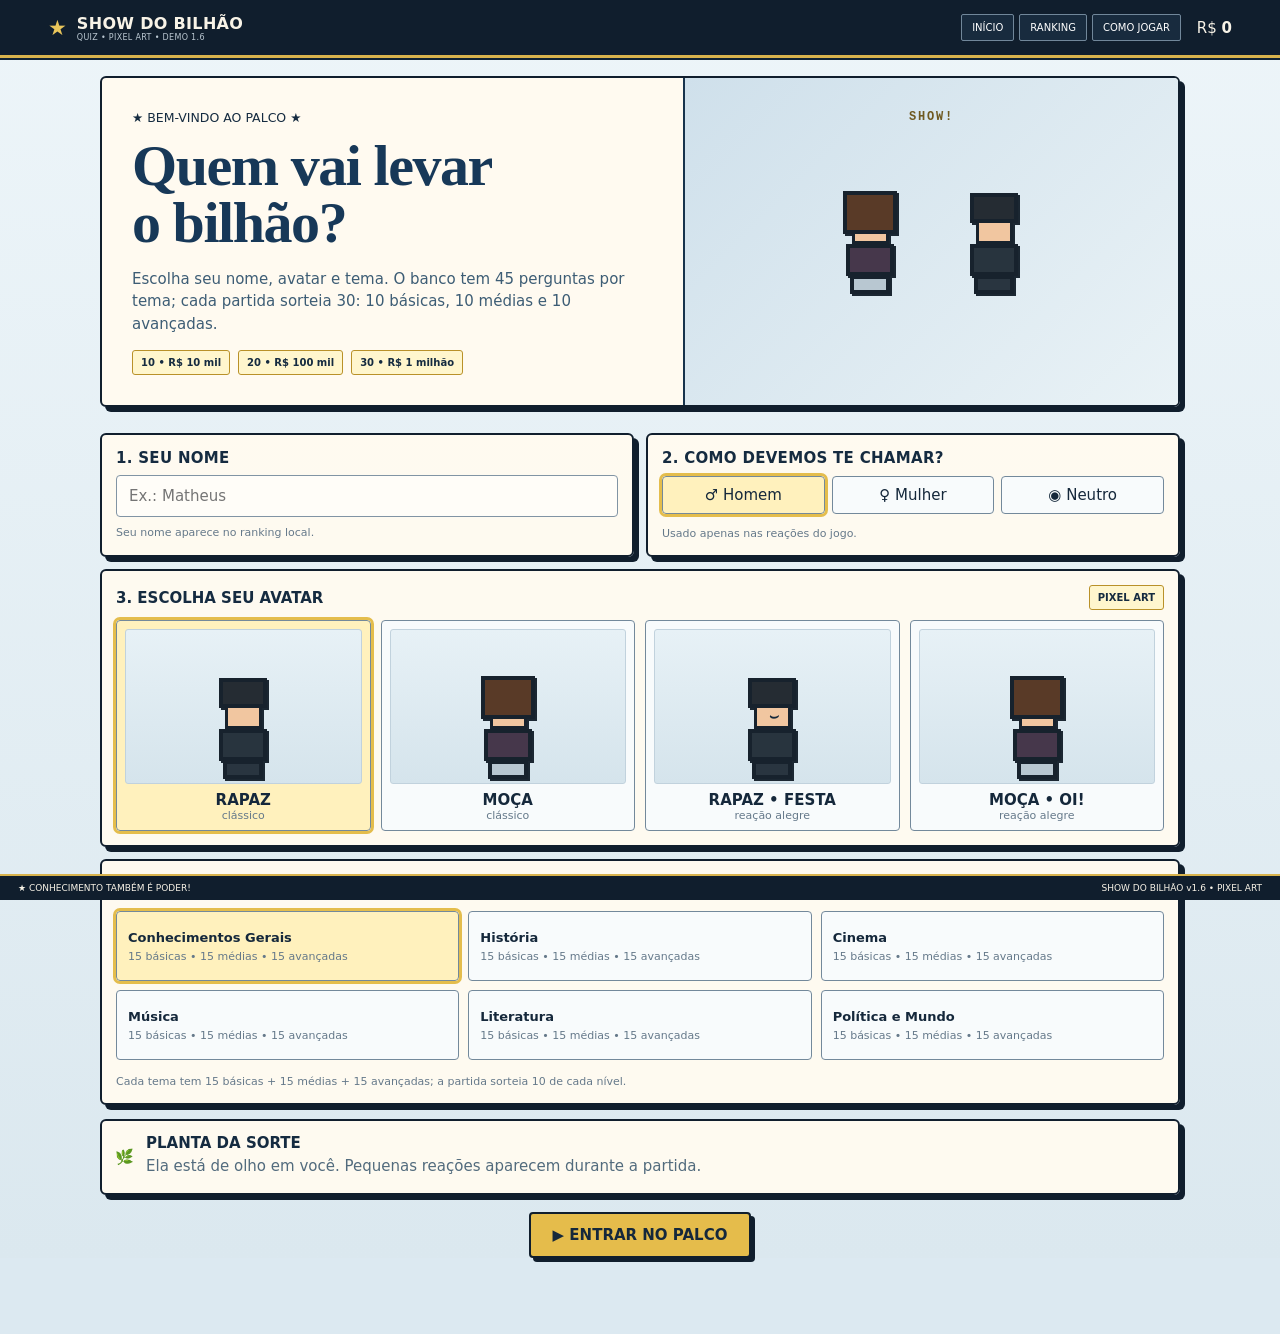
==== commit 1f9a4354: "Add files via upload" ====
--- a/index.html
+++ b/index.html
@@ -1,10 +1,11 @@
 <!doctype html>
 <html lang="pt-BR"><head>
 <meta charset="utf-8"><meta name="viewport" content="width=device-width,initial-scale=1,viewport-fit=cover">
-<meta name="theme-color" content="#e8f1f6"><title>Show do Bilhão — Demo 1.5</title>
+<meta name="theme-color" content="#e8f1f6"><title>Show do Bilhão — Demo 1.6</title>
 <link rel="stylesheet" href="style.css"></head>
 <body>
-<header class="topbar"><div class="brand"><span>★</span><div><b>SHOW DO BILHÃO</b><small>QUIZ • PIXEL ART • DEMO 1.4</small></div></div>
+<noscript><div class="noscript">Ative o JavaScript para jogar o Show do Bilhão.</div></noscript>
+<header class="topbar"><div class="brand"><span>★</span><div><b>SHOW DO BILHÃO</b><small>QUIZ • PIXEL ART • DEMO 1.6</small></div></div>
 <nav><button data-screen="home">INÍCIO</button><button data-screen="ranking">RANKING</button><button data-screen="about">COMO JOGAR</button></nav><div>R$ <b id="headerMoney">0</b></div></header>
 <main>
 <section id="home" class="screen active">
@@ -32,5 +33,5 @@
 <section id="about" class="screen"><div class="panel narrow"><small>★ COMO JOGAR ★</small><h2>Regras</h2><ul><li>45 perguntas disponíveis no tema; cada partida sorteia 30: 10 básicas, 10 médias e 10 avançadas.</li><li>3 vidas. Cada erro conta como 1 erro; ao chegar a 3, a partida termina.</li><li>Ao chegar a 3 erros, você pode tentar de novo no mesmo tema.</li><li>50:50, plateia e pular: uma vez por partida.</li><li>O tema escolhido usa exclusivamente seu banco de 45 perguntas.</li></ul><button data-screen="home">← Voltar</button></div></section>
 </main>
 <div id="modal" class="modal" hidden><div class="modalbox"><div id="mi">★</div><h2 id="mt"></h2><p id="mx"></p><div id="ma"></div></div></div>
-<footer>★ CONHECIMENTO TAMBÉM É PODER! <span>SHOW DO BILHÃO v1.5 • PIXEL ART</span></footer>
+<footer>★ CONHECIMENTO TAMBÉM É PODER! <span>SHOW DO BILHÃO v1.6 • PIXEL ART</span></footer>
 <script src="script.js"></script></body></html>
--- a/style.css
+++ b/style.css
@@ -1,33 +1,29 @@
-*{box-sizing:border-box}body{margin:0;background:#e8f1f6;color:#17283a;font-family:system-ui,-apple-system,Segoe UI,sans-serif}.topbar{min-height:58px;background:#111b27;color:#f8f3e7;border-bottom:3px solid #d6b14c;display:flex;align-items:center;gap:18px;padding:8px max(14px,4vw);position:sticky;top:0;z-index:10}.brand{display:flex;align-items:center;gap:9px;margin-right:auto}.brand>span{font-size:20px;color:#e9c65b}.brand b,.brand small{display:block}.brand small{font-size:8px;color:#bac7d1}.topbar nav{display:flex;gap:5px}.topbar button,button{border:1px solid #73899b;background:#faf7ed;color:#15283b;padding:8px 11px;cursor:pointer}.topbar button{background:#182b3e;color:#fff;font-size:10px}main{width:min(1060px,calc(100% - 24px));margin:16px auto 70px}.screen{display:none}.screen.active{display:block}.hero,.panel,.plant{background:#fbf6e9;border:2px solid #142a41;box-shadow:5px 5px 0 #142a41}.hero{display:grid;grid-template-columns:1.1fr .9fr;min-height:250px}.hero>div:first-child{padding:30px}.hero h1{font:700 43px/1 Georgia,serif;color:#173858;margin:12px 0}.hero p{line-height:1.45}.steps{display:flex;gap:7px;flex-wrap:wrap}.steps span,em{font-size:10px;font-style:normal;font-weight:800;border:1px solid #b99129;padding:6px;background:#fff6cd}.stage{background:#cfdfeb;border-left:2px solid #17334c;display:flex;justify-content:center;align-items:center;gap:40px}.setup{display:grid;grid-template-columns:1fr 1fr;gap:12px;margin-top:12px}.panel{padding:14px;margin-top:12px}.panel input{display:block;width:100%;margin:8px 0 4px;padding:11px;border:1px solid #8194a4;background:#fffdf8;font-size:15px}.panel small{font-size:10px;color:#667988}.seg{display:flex;gap:6px;margin:8px 0}.seg button{flex:1}.seg .selected,.avatar-card.selected,.category.selected{outline:3px solid #e4bd4c;background:#fff1bd}.row{display:flex;justify-content:space-between;align-items:center;gap:8px}.avatars{display:grid;grid-template-columns:repeat(4,1fr);gap:9px;margin-top:9px}.avatar-card{text-align:center;padding:7px}.avatar-card b,.avatar-card small{display:block}.avatarbox{height:135px;background:#dce9f1;display:grid;place-items:end center;overflow:hidden;margin-bottom:6px}.categories{display:grid;grid-template-columns:repeat(3,1fr);gap:8px;margin:10px 0}.category{text-align:left;min-height:62px}.category b,.category small{display:block}.plant{display:flex;align-items:center;gap:12px;padding:13px;margin:12px 0}.plant p{margin:5px 0}.primary{display:block;margin:16px auto;background:#e5bc4b;font-weight:900;border:2px solid #17334d;box-shadow:4px 4px 0 #17334d;padding:12px 22px}.error{padding:10px;border:2px solid #9a4444;background:#fff0f0;color:#7b2424}.gamehead{display:grid;grid-template-columns:1fr 1.4fr auto;align-items:center;gap:18px}.player{display:flex;align-items:center;gap:7px}.player .avatar{transform:scale(.55);transform-origin:left bottom;width:40px}.player b,.player small{display:block}.progress{font-size:10px}.progress>div{height:8px;border:1px solid #71879a;background:#e8eef2;margin-top:7px}.progress i{display:block;height:100%;width:3.3%;background:#d5ac39}.gamegrid{display:grid;grid-template-columns:180px 1fr;gap:12px}.side{display:flex;flex-direction:column;gap:7px}.side button{text-align:left}.side small{display:block}.lives{font-size:19px;padding:6px 0}.host{min-height:80px;background:#e4eef4;border:1px solid #8aa0b1;padding:10px;font-size:10px;display:flex;align-items:center;margin-top:auto}.question{min-height:480px;position:relative}.question h2{text-align:center;font-size:29px;line-height:1.2;margin:70px auto 24px;max-width:780px}.qavatar{position:absolute;right:15px;top:35px;transform:scale(.55);transform-origin:top right}.answers{display:grid;grid-template-columns:1fr 1fr;gap:9px}.answer{text-align:left;min-height:60px;font-size:15px;font-weight:750}.answer.correct{background:#dff1df;border-color:#4b814b}.answer.wrong{background:#ffe0e0;border-color:#a74e4e}.answer.disabled{visibility:hidden}.feedback{text-align:center;min-height:30px;font-weight:900;margin-top:12px}.narrow{max-width:700px;margin:auto}.modal{position:fixed;inset:0;background:#081526aa;display:grid;place-items:center;padding:20px;z-index:50}.modal[hidden]{display:none}.modalbox{background:#fbf6e9;border:3px solid #142a41;box-shadow:7px 7px 0 #142a41;padding:26px;text-align:center;width:min(440px,100%)}.modalbox>#mi{font-size:40px;color:#c79d31}.modalbox button{margin:4px}footer{position:fixed;bottom:0;left:0;right:0;background:#111b27;color:#f8f3e7;border-top:2px solid #d6b14c;padding:7px 18px;font-size:9px;display:flex;justify-content:space-between}.rankrow{display:grid;grid-template-columns:40px 1fr auto;padding:10px;border-bottom:1px solid #cbd6de}.rankrow small{display:block;color:#718392}.avatar{width:58px;height:100px;position:relative;display:block;filter:drop-shadow(2px 2px 0 #1b2732)}.avatar i{position:absolute;display:block}.avatar i:nth-child(1){left:13px;top:20px;width:32px;height:34px;background:#f1c6a0;border:3px solid #17222d}.avatar.male i:nth-child(2){left:9px;top:7px;width:41px;height:27px;background:#252c33;border:4px solid #17222d}.avatar.female i:nth-child(2){left:6px;top:5px;width:45px;height:40px;background:#593a27;border:4px solid #17222d}.avatar i:nth-child(3){left:9px;top:54px;width:40px;height:29px;background:#28343e;border:4px solid #17222d}.avatar.female i:nth-child(3){background:#46374b}.avatar i:nth-child(4){left:13px;top:82px;width:34px;height:17px;background:#293540;border:4px solid #17222d}.avatar.female i:nth-child(4){background:#b8c7d1}.avatar.happy{animation:bob 1.5s steps(2,end) infinite}.avatar.happy i:nth-child(1):after{content:"⌣";position:absolute;left:9px;top:13px;font-weight:900}@keyframes bob{50%{transform:translateY(-3px)}}@media(max-width:800px){.hero{grid-template-columns:1fr}.stage{min-height:160px;border-left:0;border-top:2px solid #17334c}.setup,.gamegrid{grid-template-columns:1fr}.avatars{grid-template-columns:repeat(2,1fr)}.categories{grid-template-columns:repeat(2,1fr)}.gamehead{grid-template-columns:1fr auto}.progress{grid-column:1/-1;grid-row:2}.question h2{font-size:23px}.answers{grid-template-columns:1fr}}@media(max-width:480px){.topbar nav{position:absolute;top:58px;left:0;right:0;background:#111b27;padding:5px;justify-content:center}.hero h1{font-size:35px}.categories{grid-template-columns:1fr}.question{min-height:540px}.answer{font-size:14px}footer span{display:none}}
-/* v1.5 — refinamento visual e responsivo */
-:root{--navy:#101e2d;--navy2:#17334c;--cream:#fffaf0;--blue:#dceaf3;--gold:#d8b34d;--ink:#152b40;--muted:#65798a}
-body{background:linear-gradient(180deg,#eaf3f8 0%,#dce9f1 100%);font-size:14px}
-.topbar{box-shadow:0 2px 0 rgba(16,30,45,.12)}
-.hero,.panel,.plant{border-radius:5px;box-shadow:4px 4px 0 var(--navy)}
-.hero{overflow:hidden}
-.hero h1{letter-spacing:-.02em}
-.stage{background:linear-gradient(135deg,#cfe0eb,#e9f2f6);min-height:250px}
-.setup{gap:10px}
-.panel{background:rgba(255,250,240,.96)}
-.panel input{border-radius:3px}
-.avatars{grid-template-columns:repeat(4,minmax(0,1fr))}
-.avatar-card{background:#f7fbfd;border-radius:4px;transition:transform .12s ease,background .12s ease}
-.avatar-card:hover{transform:translateY(-2px)}
-.avatar-card.selected{background:#fff3c5}
-.avatarbox{height:145px;border:1px solid #c5d4de;border-radius:3px;background:linear-gradient(#e4eff5,#d3e3ec)}
-.categories{grid-template-columns:repeat(3,minmax(0,1fr))}
-.category{background:#f7fbfd;border-radius:4px;transition:transform .12s ease}
-.category:hover{transform:translateY(-1px)}
-.category small{color:var(--muted);margin-top:5px}
-.primary{border-radius:4px}
-.gamehead{border-top:4px solid var(--gold)}
-.lives{display:flex;align-items:center;justify-content:space-between;gap:8px}
-.lives small{font-size:10px;color:#667988}
-.answer{border-radius:4px;background:#fbfaf5;transition:transform .1s ease,background .1s ease}
-.answer:hover:not(:disabled){transform:translateY(-1px);background:#fff5cf}
-.answer.disabled{display:none}
-.feedback{min-height:34px;font-size:15px}
-.rankrow{align-items:center}
-footer{box-shadow:0 -2px 0 rgba(16,30,45,.08)}
-@media(max-width:800px){main{width:min(760px,calc(100% - 16px));margin-top:10px}.hero h1{font-size:38px}.avatars{grid-template-columns:repeat(2,1fr)}.categories{grid-template-columns:repeat(2,minmax(0,1fr))}.gamegrid{grid-template-columns:1fr}.side{display:grid;grid-template-columns:repeat(3,1fr);align-items:stretch}.side>b,.host,.side #quit{grid-column:1/-1}.question{min-height:520px}.question h2{margin-top:75px}}
-@media(max-width:480px){body{font-size:13px}.topbar{padding:7px 10px;gap:8px}.brand b{font-size:13px}.brand small{font-size:7px}.topbar nav button{padding:6px 7px;font-size:9px}.topbar>div:last-child{font-size:10px}.hero>div:first-child{padding:20px}.hero h1{font-size:31px}.setup{grid-template-columns:1fr}.avatars,.categories{grid-template-columns:1fr 1fr}.avatarbox{height:120px}.side{grid-template-columns:1fr 1fr}.side>b,.host,.side #quit{grid-column:1/-1}.question h2{font-size:22px;margin:68px auto 20px}.answers{gap:7px}.answer{min-height:58px;padding:9px;font-size:13px}.qavatar{right:8px;top:28px;transform:scale(.46)}footer{font-size:8px}}
+/* SHOW DO BILHÃO v1.6 — layout robusto, clean e responsivo */
+:root{--navy:#101e2d;--navy2:#17334c;--cream:#fffaf0;--blue:#dceaf3;--gold:#d8b34d;--ink:#152b40;--muted:#65798a;--line:#203b55;--ok:#dff1df;--bad:#ffe0e0}
+*{box-sizing:border-box}
+html{min-width:320px;background:#dce9f1}
+body{margin:0;min-height:100vh;background:linear-gradient(180deg,#edf5f9 0%,#dbe8ef 100%);color:var(--ink);font-family:system-ui,-apple-system,"Segoe UI",Roboto,Arial,sans-serif;font-size:15px;overflow-x:hidden}
+button,input{font:inherit}
+button{cursor:pointer}
+button:disabled{cursor:not-allowed;opacity:.55}
+.noscript{padding:14px;text-align:center;background:#fff0d0;border-bottom:2px solid var(--gold);font-weight:800}
+.topbar{min-height:58px;background:var(--navy);color:#f8f3e7;border-bottom:3px solid var(--gold);display:flex;align-items:center;gap:16px;padding:8px clamp(12px,4vw,48px);position:sticky;top:0;z-index:100;box-shadow:0 2px 0 #102234}
+.brand{display:flex;align-items:center;gap:10px;margin-right:auto;min-width:0}.brand>span{font-size:21px;color:#e9c65b}.brand b,.brand small{display:block}.brand b{font-size:16px;letter-spacing:.02em;white-space:nowrap}.brand small{font-size:8px;color:#bac7d1;letter-spacing:.04em}
+.topbar nav{display:flex;gap:5px;flex-wrap:wrap}.topbar button{border:1px solid #71879a;background:#182b3e;color:#fff;padding:7px 10px;font-size:10px;border-radius:2px}.topbar button:hover{background:#24425c}
+.money{white-space:nowrap;font-weight:700}
+main{width:min(1080px,calc(100% - 28px));margin:18px auto 76px}.screen{display:none}.screen.active{display:block}
+.hero,.panel,.plant{background:rgba(255,250,240,.98);border:2px solid var(--navy);border-radius:6px;box-shadow:5px 5px 0 var(--navy)}
+.hero{display:grid;grid-template-columns:minmax(0,1.08fr) minmax(280px,.92fr);min-height:285px;overflow:hidden}.hero>div:first-child{padding:30px}.hero h1{font:700 clamp(38px,5vw,58px)/.98 Georgia,serif;color:#173858;margin:12px 0 16px;letter-spacing:-.025em}.hero p{max-width:680px;line-height:1.5;color:#3d5d75}.steps{display:flex;gap:8px;flex-wrap:wrap}.steps span,em{font-size:10px;font-style:normal;font-weight:800;border:1px solid #b99129;padding:6px 8px;background:#fff6cd;border-radius:3px}
+.stage{position:relative;background:linear-gradient(135deg,#cfe0eb,#e9f2f6);border-left:2px solid var(--navy2);display:flex;justify-content:center;align-items:center;gap:clamp(22px,5vw,54px);min-height:280px;padding:20px}.stage:before{content:"SHOW!";position:absolute;transform:translateY(-125px);font:800 12px/1 monospace;color:#6f5920;letter-spacing:.15em}
+.setup{display:grid;grid-template-columns:1fr 1fr;gap:12px;margin-top:14px}.panel{padding:14px;margin-top:12px}.panel>b{letter-spacing:.02em}.panel input{display:block;width:100%;margin:8px 0 5px;padding:11px 12px;border:1px solid #8194a4;border-radius:4px;background:#fffdf8;font-size:15px;color:var(--ink)}.panel input:focus{outline:3px solid #ead17c;outline-offset:1px}.panel small{font-size:11px;color:var(--muted)}
+.seg{display:flex;gap:7px;margin:9px 0}.seg button,.category,.avatar-card,.answer,.side button,.narrow>button{border:1px solid #73899b;background:#f8fbfc;color:#15283b;padding:9px 11px;border-radius:4px}.seg button{flex:1}.seg .selected,.avatar-card.selected,.category.selected{outline:3px solid #e4bd4c;background:#fff1bd}
+.row{display:flex;justify-content:space-between;align-items:center;gap:10px}.avatars{display:grid;grid-template-columns:repeat(4,minmax(0,1fr));gap:10px;margin-top:10px}.avatar-card{text-align:center;padding:8px;min-width:0;transition:transform .12s ease,background .12s ease}.avatar-card:hover{transform:translateY(-2px)}.avatar-card b,.avatar-card small{display:block;white-space:nowrap;overflow:hidden;text-overflow:ellipsis}.avatarbox{height:155px;background:linear-gradient(#e7f1f6,#d5e4ec);display:grid;place-items:end center;overflow:hidden;margin-bottom:7px;border:1px solid #c1d2dd;border-radius:3px}.categories{display:grid;grid-template-columns:repeat(3,minmax(0,1fr));gap:9px;margin:11px 0}.category{text-align:left;min-height:70px;transition:transform .12s ease}.category:hover{transform:translateY(-1px)}.category b,.category small{display:block}.category b{font-size:13px}.category small{margin-top:5px;color:var(--muted)}
+.plant{display:flex;align-items:center;gap:12px;padding:13px;margin:14px 0}.plant p{margin:5px 0;color:#526b7d}.primary{display:block;margin:17px auto;background:#e5bc4b;color:#15283b;font-weight:900;border:2px solid var(--navy);box-shadow:4px 4px 0 var(--navy);padding:12px 22px;border-radius:4px}.primary:hover{filter:brightness(1.04);transform:translateY(-1px)}.error{padding:10px;border:2px solid #9a4444;background:#fff0f0;color:#7b2424;border-radius:4px}
+.gamehead{display:grid;grid-template-columns:minmax(180px,1fr) minmax(250px,1.4fr) auto;align-items:center;gap:18px;border-top:4px solid var(--gold)}.player{display:flex;align-items:center;gap:9px;min-width:0}.player .avatar{transform:scale(.55);transform-origin:left bottom;width:40px;flex:0 0 40px}.player b,.player small{display:block}.player b{white-space:nowrap;overflow:hidden;text-overflow:ellipsis}.progress{font-size:11px}.progress>div{height:9px;border:1px solid #71879a;background:#e8eef2;margin-top:7px;border-radius:3px;overflow:hidden}.progress i{display:block;height:100%;width:3.3%;background:#d5ac39;transition:width .2s ease}
+.gamegrid{display:grid;grid-template-columns:185px minmax(0,1fr);gap:12px}.side{display:flex;flex-direction:column;gap:8px}.side button{text-align:left;background:#f8fbfc}.side button small{display:block;margin-top:2px}.lives{font-size:20px;padding:5px 0;display:flex;align-items:center;justify-content:space-between;gap:8px}.host{min-height:92px;background:#e4eef4;border:1px solid #8aa0b1;border-radius:3px;padding:10px;font-size:11px;display:flex;align-items:center;margin-top:auto}.question{min-height:500px;position:relative}.question h2{text-align:center;font-size:clamp(23px,3vw,34px);line-height:1.2;margin:76px auto 28px;max-width:820px}.qavatar{position:absolute;right:12px;top:28px;transform:scale(.5);transform-origin:top right}.answers{display:grid;grid-template-columns:1fr 1fr;gap:10px}.answer{text-align:left;min-height:62px;font-size:15px;font-weight:750;background:#fbfaf5;transition:transform .1s ease,background .1s ease}.answer:hover:not(:disabled){transform:translateY(-1px);background:#fff5cf}.answer.correct{background:var(--ok);border-color:#4b814b}.answer.wrong{background:var(--bad);border-color:#a74e4e}.answer.disabled{display:none}.feedback{text-align:center;min-height:36px;font-weight:900;margin-top:12px;font-size:16px}
+.narrow{max-width:720px;margin:0 auto}.narrow h2{margin-bottom:6px}.modal{position:fixed;inset:0;background:#081526bb;display:grid;place-items:center;padding:20px;z-index:500}.modal[hidden]{display:none}.modalbox{background:var(--cream);border:3px solid var(--navy);box-shadow:7px 7px 0 var(--navy);padding:26px;text-align:center;width:min(460px,100%);border-radius:6px}.modalbox>#mi{font-size:40px;color:#c79d31}.modalbox button{margin:4px}.rankrow{display:grid;grid-template-columns:42px 1fr auto;gap:10px;align-items:center;padding:11px;border-bottom:1px solid #cbd6de}.rankrow small{display:block;color:#718392;margin-top:2px}footer{position:fixed;bottom:0;left:0;right:0;background:var(--navy);color:#f8f3e7;border-top:2px solid var(--gold);padding:7px 18px;font-size:9px;display:flex;justify-content:space-between;z-index:90}
+/* pixel avatars — simples, leves e independentes de imagens externas */
+.avatar{width:70px;height:112px;position:relative;display:block;filter:drop-shadow(2px 2px 0 #1b2732);flex:0 0 70px}.avatar i{position:absolute;display:block}.avatar i:nth-child(1){left:17px;top:20px;width:37px;height:38px;background:#f1c6a0;border:3px solid #17222d}.avatar.male i:nth-child(2){left:11px;top:7px;width:48px;height:30px;background:#252c33;border:4px solid #17222d}.avatar.female i:nth-child(2){left:8px;top:5px;width:54px;height:43px;background:#593a27;border:4px solid #17222d}.avatar i:nth-child(3){left:11px;top:58px;width:48px;height:32px;background:#28343e;border:4px solid #17222d}.avatar.female i:nth-child(3){background:#46374b}.avatar i:nth-child(4){left:15px;top:89px;width:40px;height:19px;background:#293540;border:4px solid #17222d}.avatar.female i:nth-child(4){background:#b8c7d1}.avatar.happy{animation:bob 1.5s steps(2,end) infinite}.avatar.happy i:nth-child(1):after{content:"⌣";position:absolute;left:11px;top:13px;font-weight:900}@keyframes bob{50%{transform:translateY(-3px)}}
+@media(max-width:900px){main{width:min(780px,calc(100% - 18px));margin-top:12px}.hero{grid-template-columns:1fr}.stage{border-left:0;border-top:2px solid var(--navy2);min-height:190px}.setup,.gamegrid{grid-template-columns:1fr}.avatars{grid-template-columns:repeat(2,minmax(0,1fr))}.categories{grid-template-columns:repeat(2,minmax(0,1fr))}.gamehead{grid-template-columns:1fr auto}.progress{grid-column:1/-1;grid-row:2}.question{min-height:530px}.side{display:grid;grid-template-columns:repeat(3,1fr);align-items:stretch}.side>b,.host,.side #quit{grid-column:1/-1}.host{margin-top:0}.qavatar{top:28px}.question h2{margin-top:78px}}
+@media(max-width:560px){body{font-size:13px}.topbar{padding:7px 9px;gap:7px;min-height:54px}.brand b{font-size:13px}.brand small{font-size:7px}.brand>span{font-size:17px}.topbar nav{display:none}.money{font-size:11px}.hero>div:first-child{padding:20px}.hero h1{font-size:36px}.stage{min-height:165px}.setup{grid-template-columns:1fr}.avatars,.categories{grid-template-columns:1fr 1fr}.avatarbox{height:130px}.gamehead{grid-template-columns:1fr}.progress{grid-column:auto;grid-row:auto}.side{grid-template-columns:1fr 1fr}.side>b,.host,.side #quit{grid-column:1/-1}.question{min-height:540px;padding:12px}.question h2{font-size:22px;margin:72px auto 20px}.answers{grid-template-columns:1fr;gap:8px}.answer{min-height:56px;padding:10px;font-size:14px}.qavatar{right:4px;top:24px;transform:scale(.44)}footer{font-size:8px}footer span{display:none}.row{align-items:flex-start;flex-wrap:wrap}}
+@media(max-width:360px){.avatars,.categories{grid-template-columns:1fr}.seg{flex-direction:column}.side{grid-template-columns:1fr}.side>b,.host,.side #quit{grid-column:auto}}
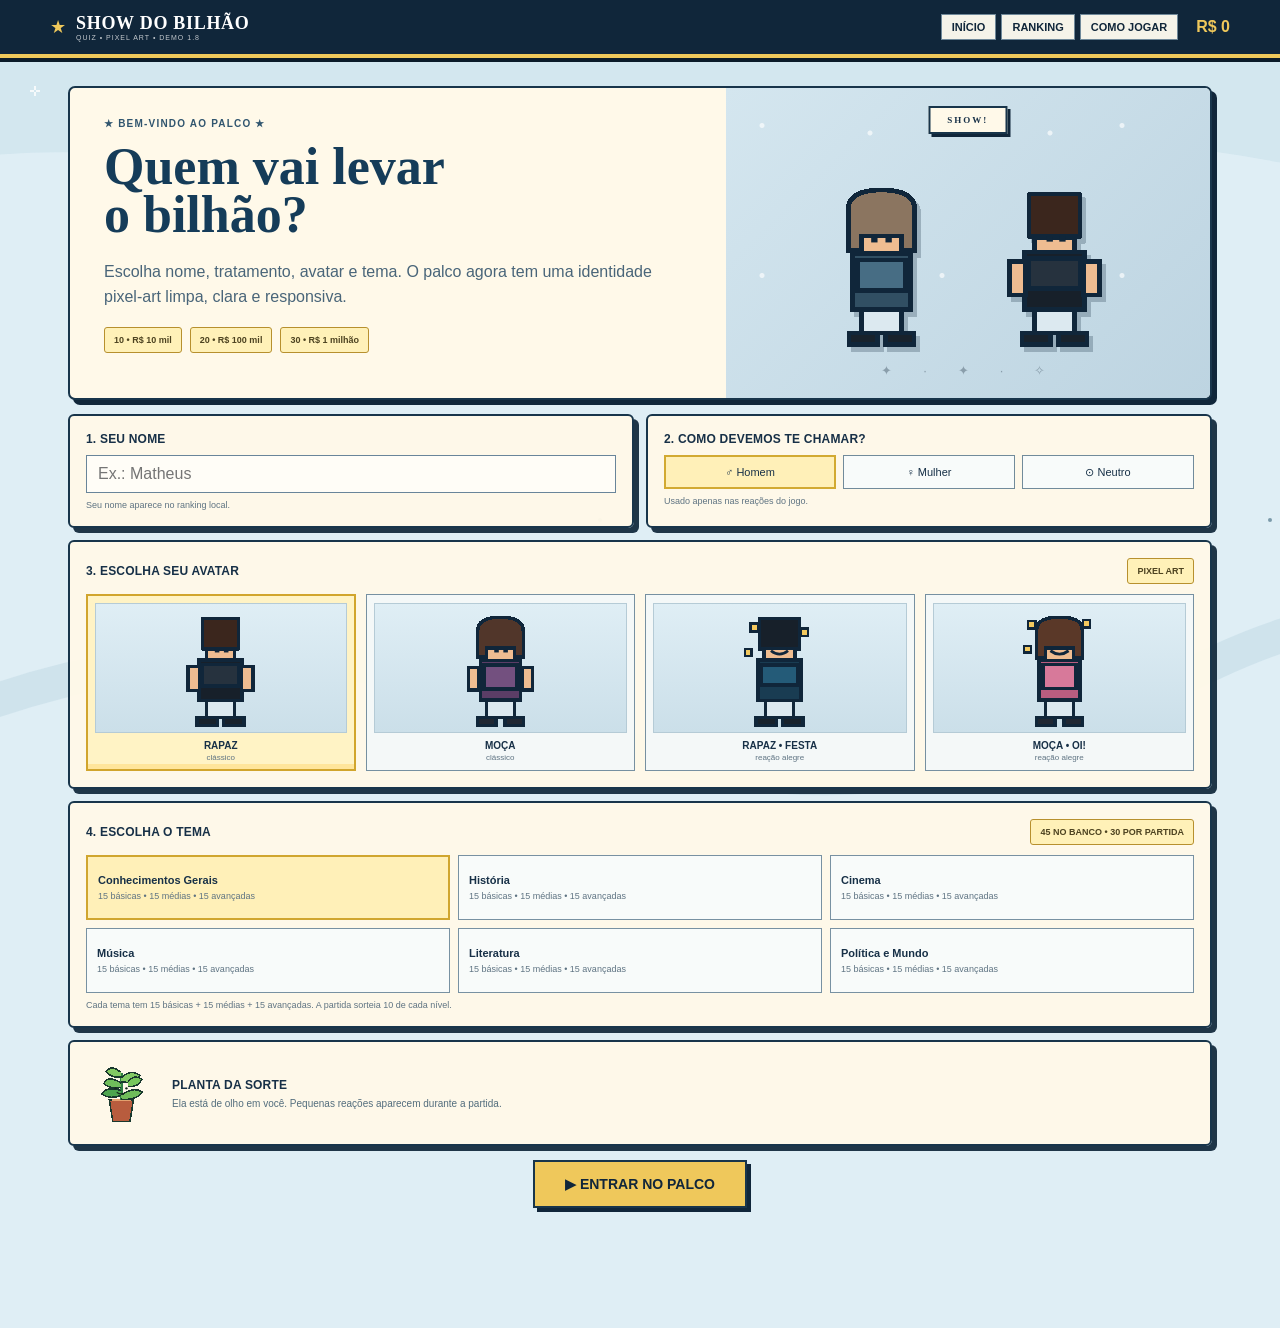
==== commit 33034e1d: "Add files via upload" ====
--- a/index.html
+++ b/index.html
@@ -1,37 +1,154 @@
 <!doctype html>
-<html lang="pt-BR"><head>
-<meta charset="utf-8"><meta name="viewport" content="width=device-width,initial-scale=1,viewport-fit=cover">
-<meta name="theme-color" content="#e8f1f6"><title>Show do Bilhão — Demo 1.6</title>
-<link rel="stylesheet" href="style.css"></head>
+<html lang="pt-BR">
+<head>
+<meta charset="utf-8">
+<meta name="viewport" content="width=device-width,initial-scale=1,viewport-fit=cover">
+<meta name="theme-color" content="#10263a">
+<title>Show do Bilhão — Pixel Art v1.8</title>
+<link rel="stylesheet" href="style.css">
+</head>
 <body>
-<noscript><div class="noscript">Ative o JavaScript para jogar o Show do Bilhão.</div></noscript>
-<header class="topbar"><div class="brand"><span>★</span><div><b>SHOW DO BILHÃO</b><small>QUIZ • PIXEL ART • DEMO 1.6</small></div></div>
-<nav><button data-screen="home">INÍCIO</button><button data-screen="ranking">RANKING</button><button data-screen="about">COMO JOGAR</button></nav><div>R$ <b id="headerMoney">0</b></div></header>
-<main>
-<section id="home" class="screen active">
-<div class="hero"><div><small>★ BEM-VINDO AO PALCO ★</small><h1>Quem vai levar<br>o bilhão?</h1><p>Escolha seu nome, avatar e tema. O banco tem 45 perguntas por tema; cada partida sorteia 30: 10 básicas, 10 médias e 10 avançadas.</p><div class="steps"><span>10 • R$ 10 mil</span><span>20 • R$ 100 mil</span><span>30 • R$ 1 milhão</span></div></div>
-<div class="stage"><div class="avatar female happy"><i></i><i></i><i></i><i></i></div><div class="avatar male"><i></i><i></i><i></i><i></i></div></div></div>
-<div class="setup"><div class="panel"><b>1. SEU NOME</b><input id="playerName" maxlength="18" placeholder="Ex.: Matheus"><small>Seu nome aparece no ranking local.</small></div>
-<div class="panel"><b>2. COMO DEVEMOS TE CHAMAR?</b><div id="gender" class="seg"><button class="selected" data-value="Homem">♂ Homem</button><button data-value="Mulher">♀ Mulher</button><button data-value="Neutro">◉ Neutro</button></div><small>Usado apenas nas reações do jogo.</small></div></div>
-<div class="panel"><div class="row"><b>3. ESCOLHA SEU AVATAR</b><em>PIXEL ART</em></div><div id="avatars" class="avatars">
-<button class="avatar-card selected" data-avatar="male"><div class="avatarbox"><div class="avatar male"><i></i><i></i><i></i><i></i></div></div><b>RAPAZ</b><small>clássico</small></button>
-<button class="avatar-card" data-avatar="female"><div class="avatarbox"><div class="avatar female"><i></i><i></i><i></i><i></i></div></div><b>MOÇA</b><small>clássico</small></button>
-<button class="avatar-card" data-avatar="male-happy"><div class="avatarbox"><div class="avatar male happy"><i></i><i></i><i></i><i></i></div></div><b>RAPAZ • FESTA</b><small>reação alegre</small></button>
-<button class="avatar-card" data-avatar="female-happy"><div class="avatarbox"><div class="avatar female happy"><i></i><i></i><i></i><i></i></div></div><b>MOÇA • OI!</b><small>reação alegre</small></button>
-</div></div>
-<div class="panel"><div class="row"><b>4. ESCOLHA O TEMA</b><em>45 NO BANCO • 30 POR PARTIDA</em></div><div id="categories" class="categories"></div><small>Cada tema tem 15 básicas + 15 médias + 15 avançadas; a partida sorteia 10 de cada nível.</small></div>
-<div class="plant">🌿 <div><b>PLANTA DA SORTE</b><p>Ela está de olho em você. Pequenas reações aparecem durante a partida.</p></div></div>
-<button id="startBtn" class="primary">▶ ENTRAR NO PALCO</button><div id="setupError" class="error" hidden></div>
+<header class="topbar">
+  <a class="brand" href="#" data-nav="home" aria-label="Show do Bilhão">
+    <span class="brand-star">★</span>
+    <span><strong>SHOW DO BILHÃO</strong><small>QUIZ • PIXEL ART • DEMO 1.8</small></span>
+  </a>
+  <nav>
+    <button data-nav="home">INÍCIO</button>
+    <button data-nav="ranking">RANKING</button>
+    <button data-nav="how">COMO JOGAR</button>
+  </nav>
+  <div class="cash">R$ <span id="topCash">0</span></div>
+</header>
+
+<main id="app">
+<section id="home" class="view active">
+  <div class="hero">
+    <div class="hero-copy">
+      <div class="eyebrow">★ BEM-VINDO AO PALCO ★</div>
+      <h1>Quem vai levar<br>o bilhão?</h1>
+      <p>Escolha nome, tratamento, avatar e tema. O palco agora tem uma identidade pixel-art limpa, clara e responsiva.</p>
+      <div class="milestones"><span>10 • R$ 10 mil</span><span>20 • R$ 100 mil</span><span>30 • R$ 1 milhão</span></div>
+    </div>
+    <div class="stage-preview">
+      <div class="speech">SHOW!</div>
+      <div class="preview-actors">
+        <div class="actor preview-host"><img src="assets/host.svg" alt="Apresentadora"></div>
+        <div class="actor preview-player"><img id="previewAvatar" src="assets/avatar-male.svg" alt="Avatar selecionado"></div>
+      </div>
+      <div class="stars">✦　·　✦　·　✧</div>
+    </div>
+  </div>
+
+  <div class="setup-grid">
+    <section class="card">
+      <div class="section-title">1. SEU NOME</div>
+      <input id="nameInput" maxlength="20" placeholder="Ex.: Matheus" autocomplete="nickname">
+      <small>Seu nome aparece no ranking local.</small>
+    </section>
+    <section class="card">
+      <div class="section-title">2. COMO DEVEMOS TE CHAMAR?</div>
+      <div class="segmented" id="tone">
+        <button class="selected" data-tone="Homem">♂ Homem</button>
+        <button data-tone="Mulher">♀ Mulher</button>
+        <button data-tone="Neutro">⊙ Neutro</button>
+      </div>
+      <small>Usado apenas nas reações do jogo.</small>
+    </section>
+  </div>
+
+  <section class="card avatar-card">
+    <div class="section-head"><div class="section-title">3. ESCOLHA SEU AVATAR</div><span class="tag">PIXEL ART</span></div>
+    <div class="avatar-grid" id="avatars">
+      <button class="avatar-option selected" data-avatar="male"><span class="avatar-frame"><img src="assets/avatar-male.svg" alt="Rapaz clássico"></span><b>RAPAZ</b><small>clássico</small></button>
+      <button class="avatar-option" data-avatar="female"><span class="avatar-frame"><img src="assets/avatar-female.svg" alt="Moça clássica"></span><b>MOÇA</b><small>clássico</small></button>
+      <button class="avatar-option" data-avatar="party-male"><span class="avatar-frame"><img src="assets/avatar-party-male.svg" alt="Rapaz festa"></span><b>RAPAZ • FESTA</b><small>reação alegre</small></button>
+      <button class="avatar-option" data-avatar="party-female"><span class="avatar-frame"><img src="assets/avatar-party-female.svg" alt="Moça alegre"></span><b>MOÇA • OI!</b><small>reação alegre</small></button>
+    </div>
+  </section>
+
+  <section class="card theme-card">
+    <div class="section-head"><div class="section-title">4. ESCOLHA O TEMA</div><span class="tag">45 NO BANCO • 30 POR PARTIDA</span></div>
+    <div class="theme-grid" id="themes"></div>
+    <small>Cada tema tem 15 básicas + 15 médias + 15 avançadas. A partida sorteia 10 de cada nível.</small>
+  </section>
+
+  <section class="luck-strip card">
+    <img src="assets/plant.svg" alt="Planta da sorte" class="plant">
+    <div><div class="section-title">PLANTA DA SORTE</div><p>Ela está de olho em você. Pequenas reações aparecem durante a partida.</p></div>
+  </section>
+
+  <button id="startBtn" class="primary big">▶ ENTRAR NO PALCO</button>
+  <p id="setupError" class="error" role="alert"></p>
 </section>
 
-<section id="game" class="screen">
-<div class="panel gamehead"><div class="player"><div id="miniAvatar" class="avatar male"><i></i><i></i><i></i><i></i></div><div><small>Boa sorte, <span id="greet">jogador</span>!</small><b id="gameName">Jogador</b></div></div><div class="progress">PERGUNTA <b id="qnum">1</b>/30<div><i id="bar"></i></div></div><div>R$ <b id="money">0</b></div></div>
-<div class="gamegrid"><aside class="panel side"><b>PAINEL</b><div id="lives" class="lives"></div><button id="fifty">50:50 <small>elimina 2</small></button><button id="audience">👥 PLATEIA <small>palpite</small></button><button id="skip">⏩ PULAR <small>1 vez</small></button><div id="host" class="host">A apresentadora está de olho...</div><button id="quit">■ SAIR DA PARTIDA</button></aside>
-<section class="panel question"><div class="row"><span id="badge">BÁSICA</span><span id="streak">🔥 0 sequência</span></div><div id="qavatar" class="qavatar avatar male"><i></i><i></i><i></i><i></i></div><h2 id="question">Carregando...</h2><div id="answers" class="answers"></div><div id="feedback" class="feedback"></div></section></div>
+<section id="game" class="view">
+  <div class="game-head card">
+    <div class="player-mini"><img id="gameAvatar" src="assets/avatar-male.svg" alt=""><div><small>Boa sorte, <span id="greeting">Jogador</span>!</small><b id="gameName">Jogador</b></div></div>
+    <div class="progress-wrap"><div class="question-label">PERGUNTA <span id="qNumber">1</span>/30</div><div class="progress"><span id="progressBar"></span></div></div>
+    <div class="money-box">R$ <span id="money">0</span></div>
+  </div>
+
+  <div class="game-layout">
+    <aside class="lifelines card">
+      <div class="money-side">R$ <span id="sideMoney">0</span></div>
+      <button id="fiftyBtn">◉ 50:50<small>elimina 2</small></button>
+      <button id="audienceBtn">♟ PLATEIA<small>palpite</small></button>
+      <button id="skipBtn">» PULAR<small>1 vez</small></button>
+      <div class="host-note"><img src="assets/host.svg" alt=""><span id="hostText">A apresentadora está de olho...</span></div>
+      <button id="quitBtn" class="danger">■ SAIR DA PARTIDA</button>
+    </aside>
+
+    <section class="question-card card">
+      <div class="q-top"><span id="difficulty" class="difficulty">BÁSICA</span><span>🔥 <b id="streak">0</b> sequência</span></div>
+      <div class="question-stage">
+        <div class="question-speech" id="questionSpeech">Pergunta</div>
+        <h2 id="questionText">Carregando...</h2>
+        <div class="answers" id="answers"></div>
+      </div>
+      <div class="bottom-stage">
+        <div class="plant-mini"><img src="assets/plant.svg" alt=""></div>
+        <div class="lives" id="lives" aria-label="vidas">♥ ♥ ♥</div>
+        <div class="reaction" id="reaction">A apresentadora está de olho...</div>
+      </div>
+    </section>
+  </div>
 </section>
-<section id="ranking" class="screen"><div class="panel narrow"><small>★ PLACAR LOCAL ★</small><h2>Ranking deste dispositivo</h2><p>Salvo apenas neste navegador.</p><div id="rankingList"></div><button data-screen="home">← Voltar</button></div></section>
-<section id="about" class="screen"><div class="panel narrow"><small>★ COMO JOGAR ★</small><h2>Regras</h2><ul><li>45 perguntas disponíveis no tema; cada partida sorteia 30: 10 básicas, 10 médias e 10 avançadas.</li><li>3 vidas. Cada erro conta como 1 erro; ao chegar a 3, a partida termina.</li><li>Ao chegar a 3 erros, você pode tentar de novo no mesmo tema.</li><li>50:50, plateia e pular: uma vez por partida.</li><li>O tema escolhido usa exclusivamente seu banco de 45 perguntas.</li></ul><button data-screen="home">← Voltar</button></div></section>
+
+<section id="ranking" class="view">
+  <div class="simple-page card">
+    <div class="eyebrow">★ PLACAR LOCAL</div><h2>Ranking</h2>
+    <p>Resultados ficam somente neste dispositivo.</p>
+    <div id="rankingList"></div>
+    <button class="primary" data-nav="home">JOGAR NOVAMENTE</button>
+  </div>
+</section>
+
+<section id="how" class="view">
+  <div class="simple-page card">
+    <div class="eyebrow">★ REGRAS</div><h2>Como jogar</h2>
+    <div class="rules">
+      <div><b>30 perguntas</b><span>10 básicas + 10 médias + 10 avançadas.</span></div>
+      <div><b>Prêmios</b><span>10 perguntas → R$ 10 mil · 20 → R$ 100 mil · 30 → R$ 1 milhão.</span></div>
+      <div><b>3 vidas</b><span>Ao errar três vezes, a partida termina. Você pode tentar novamente.</span></div>
+      <div><b>Ajuda</b><span>50:50, Plateia e Pular, uma vez cada.</span></div>
+    </div>
+    <button class="primary" data-nav="home">VOLTAR</button>
+  </div>
+</section>
 </main>
-<div id="modal" class="modal" hidden><div class="modalbox"><div id="mi">★</div><h2 id="mt"></h2><p id="mx"></p><div id="ma"></div></div></div>
-<footer>★ CONHECIMENTO TAMBÉM É PODER! <span>SHOW DO BILHÃO v1.6 • PIXEL ART</span></footer>
-<script src="script.js"></script></body></html>+
+<div id="modal" class="modal" hidden>
+  <div class="modal-box">
+    <div id="modalIcon" class="modal-icon">★</div>
+    <h2 id="modalTitle">Fim de jogo</h2>
+    <p id="modalText"></p>
+    <div class="modal-actions" id="modalActions"></div>
+  </div>
+</div>
+<script>
+window.QUESTION_BANK = {"Conhecimentos Gerais": [["Qual é o maior planeta do Sistema Solar?", ["Terra", "Júpiter", "Marte", "Vênus"], 1], ["Qual é a capital do Japão?", ["Seul", "Pequim", "Tóquio", "Kyoto"], 2], ["Qual é o símbolo químico do ouro?", ["Ag", "Au", "Gd", "Go"], 1], ["Quantos lados tem um hexágono?", ["5", "6", "7", "8"], 1], ["Qual oceano banha a costa leste do Brasil?", ["Índico", "Atlântico", "Pacífico", "Ártico"], 1], ["Qual é o maior mamífero conhecido?", ["Elefante-africano", "Baleia-azul", "Girafa", "Orca"], 1], ["Qual planeta é conhecido como Planeta Vermelho?", ["Marte", "Saturno", "Mercúrio", "Netuno"], 0], ["Qual é a unidade básica da vida?", ["Átomo", "Tecido", "Célula", "Órgão"], 2], ["Qual gás é mais abundante na atmosfera terrestre?", ["Oxigênio", "Nitrogênio", "Hélio", "CO₂"], 1], ["Quantos minutos há em duas horas?", ["100", "110", "120", "140"], 2], ["Qual é o maior continente em área?", ["África", "Europa", "Ásia", "América do Sul"], 2], ["Qual instrumento mede a temperatura?", ["Barômetro", "Termômetro", "Higrômetro", "Altímetro"], 1], ["Qual é a língua mais falada nativamente no mundo?", ["Inglês", "Espanhol", "Mandarim", "Português"], 2], ["Qual metal é líquido em temperatura ambiente?", ["Ferro", "Mercúrio", "Cobre", "Alumínio"], 1], ["Quantos graus tem um ângulo reto?", ["45°", "60°", "90°", "180°"], 2], ["Qual é a fórmula química da água?", ["CO₂", "H₂O", "O₂", "NaCl"], 1], ["Qual é o menor número primo?", ["0", "1", "2", "3"], 2], ["Qual país tem a maior área territorial?", ["Canadá", "China", "Rússia", "Brasil"], 2], ["Qual é a montanha mais alta acima do nível do mar?", ["K2", "Everest", "Aconcágua", "Denali"], 1], ["Quem formulou as leis do movimento e da gravitação clássica?", ["Newton", "Darwin", "Faraday", "Pasteur"], 0], ["Qual camada atmosférica contém a maior parte do ozônio?", ["Troposfera", "Estratosfera", "Mesosfera", "Exosfera"], 1], ["O que mede a escala Richter tradicionalmente?", ["Temperatura", "Magnitude de terremotos", "Umidade", "Velocidade do vento"], 1], ["Qual vitamina é produzida na pele com exposição à luz solar?", ["Vitamina A", "Vitamina C", "Vitamina D", "Vitamina K"], 2], ["Qual é o maior órgão do corpo humano?", ["Fígado", "Pele", "Pulmão", "Coração"], 1], ["Qual é a unidade SI de força?", ["Joule", "Pascal", "Newton", "Watt"], 2], ["Qual planeta tem os anéis mais proeminentes?", ["Saturno", "Marte", "Terra", "Mercúrio"], 0], ["Qual é a velocidade aproximada da luz no vácuo?", ["30 mil km/s", "300 mil km/s", "3 milhões km/s", "3 mil km/s"], 1], ["Qual é o pH aproximado de uma solução neutra a 25 °C?", ["0", "5", "7", "14"], 2], ["Qual continente é atravessado pelo rio Amazonas?", ["África", "Ásia", "América do Sul", "Europa"], 2], ["Qual é o maior deserto quente do mundo?", ["Gobi", "Saara", "Atacama", "Kalahari"], 1], ["Qual ciência estuda os seres vivos?", ["Geologia", "Biologia", "Astronomia", "Física"], 1], ["Qual é o satélite natural da Terra?", ["Fobos", "Lua", "Europa", "Titã"], 1], ["Qual é a unidade de frequência no SI?", ["Hertz", "Volt", "Ohm", "Tesla"], 0], ["Qual país é conhecido por ter o formato de uma bota?", ["Grécia", "Itália", "Portugal", "Croácia"], 1], ["Qual é o nome do processo pelo qual plantas produzem matéria orgânica usando luz?", ["Respiração", "Fermentação", "Fotossíntese", "Digestão"], 2], ["Qual elemento químico tem número atômico 1?", ["Hélio", "Hidrogênio", "Carbono", "Oxigênio"], 1], ["Qual é o maior bioma brasileiro em extensão territorial?", ["Cerrado", "Amazônia", "Caatinga", "Pampa"], 1], ["Qual aparelho registra ondas sísmicas?", ["Sismógrafo", "Telescópio", "Anemômetro", "Bússola"], 0], ["Qual é o nome da galáxia que abriga o Sistema Solar?", ["Andrômeda", "Via Láctea", "Triângulo", "Sombrero"], 1], ["Qual é o número de lados de um dodecágono?", ["10", "11", "12", "14"], 2], ["Qual é o estado físico do gelo?", ["Gasoso", "Plasma", "Líquido", "Sólido"], 3], ["Qual é a estrela mais próxima da Terra?", ["Sirius", "Sol", "Vega", "Betelgeuse"], 1], ["Qual é a principal moeda do Japão?", ["Won", "Yuan", "Iene", "Baht"], 2], ["Qual é o nome da ciência que estuda os astros?", ["Astronomia", "Anatomia", "Ecologia", "Linguística"], 0], ["Qual gás é essencial à respiração aeróbica humana?", ["Oxigênio", "Hélio", "Neônio", "Argônio"], 0]], "História": [["Em que ano começou a Revolução Francesa?", ["1689", "1776", "1789", "1815"], 2], ["Quem foi o primeiro imperador romano?", ["Nero", "Augusto", "Trajano", "Constantino"], 1], ["Qual civilização construiu Machu Picchu?", ["Maia", "Inca", "Asteca", "Olmeca"], 1], ["A queda da Bastilha ocorreu em qual país?", ["França", "Espanha", "Itália", "Áustria"], 0], ["Em que ano terminou a Segunda Guerra Mundial?", ["1943", "1944", "1945", "1946"], 2], ["Qual navegador chegou à América em 1492 em uma expedição espanhola?", ["Cristóvão Colombo", "Vasco da Gama", "Fernão de Magalhães", "Pedro Álvares Cabral"], 0], ["Qual império tinha Constantinopla como capital?", ["Bizantino", "Mongol", "Persa", "Mali"], 0], ["A Magna Carta foi selada em qual século?", ["XI", "XII", "XIII", "XIV"], 1], ["Qual cidade foi soterrada pela erupção do Vesúvio em 79 d.C.?", ["Pompeia", "Atenas", "Cartago", "Siracusa"], 0], ["Quem liderou a independência da Índia por meio da resistência não violenta?", ["Mahatma Gandhi", "Sun Yat-sen", "Ho Chi Minh", "Atatürk"], 0], ["Qual tratado encerrou formalmente a Primeira Guerra Mundial com a Alemanha?", ["Versalhes", "Tordesilhas", "Utrecht", "Brest-Litovsk"], 0], ["Qual civilização desenvolveu a escrita cuneiforme na Mesopotâmia?", ["Suméria", "Inca", "Egípcia", "Fenícia"], 0], ["Quem foi o primeiro presidente do Brasil?", ["Floriano Peixoto", "Deodoro da Fonseca", "Prudente de Morais", "Campos Sales"], 1], ["Em que ano o Brasil declarou independência de Portugal?", ["1808", "1822", "1831", "1889"], 1], ["Qual evento de 1889 encerrou a monarquia brasileira?", ["Revolução de 1930", "Proclamação da República", "Independência", "Diretas Já"], 1], ["Quem foi o faraó associado à tumba KV62?", ["Ramsés II", "Tutancâmon", "Quéops", "Akhenaton"], 1], ["Qual cidade foi centro político da Grécia Antiga e célebre por sua democracia?", ["Esparta", "Atenas", "Corinto", "Tebas"], 1], ["Qual foi o principal centro do Império Asteca?", ["Tenochtitlán", "Cusco", "Chichén Itzá", "Teotihuacan"], 0], ["Quem foi conhecido como 'O Libertador' de várias regiões da América do Sul?", ["Simón Bolívar", "José Martí", "Artigas", "San Martín"], 0], ["Qual revolução começou na Rússia em 1917 e levou os bolcheviques ao poder?", ["Revolução Mexicana", "Revolução Russa", "Revolução Gloriosa", "Revolução Haitiana"], 1], ["Qual império foi governado por Genghis Khan em sua origem?", ["Mongol", "Romano", "Otomano", "Sassânida"], 0], ["A Guerra Civil Americana ocorreu principalmente entre quais anos?", ["1775–1783", "1812–1815", "1861–1865", "1914–1918"], 2], ["Qual movimento brasileiro ocorreu em 1922 e marcou a cultura modernista?", ["Semana de Arte Moderna", "Inconfidência Mineira", "Revolta da Vacina", "Diretas Já"], 0], ["Quem escreveu a Declaração de Independência dos EUA como principal redator?", ["Thomas Jefferson", "George Washington", "Benjamin Franklin", "John Adams"], 0], ["Qual foi o nome do período de domínio romano sobre grande parte da Britânia?", ["Britannia romana", "Nova Roma", "Caledônia romana", "Britannia Magna"], 0], ["Qual dinastia governou a China durante a construção de grande parte da Cidade Proibida?", ["Ming", "Han", "Tang", "Qin"], 0], ["Qual era o nome da rota comercial que ligava China, Ásia Central e Europa?", ["Rota da Seda", "Rota do Ouro", "Rota do Índigo", "Rota Boreal"], 0], ["Qual batalha em 1066 marcou a conquista normanda da Inglaterra?", ["Hastings", "Waterloo", "Agincourt", "Crécy"], 0], ["Quem foi o líder sul-africano que passou 27 anos preso durante o apartheid?", ["Nelson Mandela", "Desmond Tutu", "Steve Biko", "F. W. de Klerk"], 0], ["Qual epidemia devastou a Europa no século XIV?", ["Peste Negra", "Varíola Atlântica", "Gripe Espanhola", "Cólera Medieval"], 0], ["Qual faraó mandou construir a Grande Pirâmide de Gizé?", ["Quéops", "Ramsés III", "Tutmés I", "Hatshepsut"], 0], ["Qual guerra ocorreu entre Atenas e Esparta no século V a.C.?", ["Guerra do Peloponeso", "Guerras Médicas", "Guerra Púnica", "Guerra de Corinto"], 0], ["Qual dinastia foi derrubada pela Revolução de 1911 na China?", ["Qing", "Ming", "Tang", "Song"], 0], ["Qual conferência de 1884–85 estabeleceu regras europeias para a partilha colonial da África?", ["Conferência de Berlim", "Conferência de Viena", "Congresso de Paris", "Conferência de Bandung"], 0], ["Quem liderou a expedição que completou a primeira circum-navegação, após a morte de Magalhães?", ["Juan Sebastián Elcano", "Vasco da Gama", "Bartolomeu Dias", "Américo Vespúcio"], 0], ["Em que ano caiu o Muro de Berlim?", ["1987", "1988", "1989", "1991"], 2], ["Qual civilização criou um dos primeiros códigos legais conhecidos, associado a Hamurábi?", ["Babilônica", "Romana", "Persa", "Fenícia"], 0], ["Qual guerra ficou conhecida como conflito entre casas Lancaster e York?", ["Guerra das Rosas", "Guerra dos Cem Anos", "Guerra Civil Inglesa", "Guerra de Sucessão Espanhola"], 0], ["Qual documento brasileiro de 1988 é conhecido como Constituição Cidadã?", ["Constituição Federal de 1988", "Constituição de 1967", "Ato Institucional nº 5", "Código Civil"], 0], ["Qual acontecimento ocorreu em 1453?", ["Queda de Constantinopla", "Descoberta do Brasil", "Queda de Roma Ocidental", "Revolução Francesa"], 0], ["Qual império pré-colombiano tinha capital em Cusco?", ["Inca", "Maia", "Asteca", "Muisca"], 0], ["Qual movimento intelectual europeu valorizou razão, ciência e crítica no século XVIII?", ["Iluminismo", "Romantismo", "Realismo", "Surrealismo"], 0], ["Qual evento é tradicionalmente usado para marcar o início da Idade Média na periodização ocidental?", ["Queda do Império Romano do Ocidente", "Queda de Constantinopla", "Revolução Francesa", "Descoberta da América"], 0], ["Qual tratado de 1494 dividiu áreas de exploração entre Portugal e Espanha?", ["Tordesilhas", "Versalhes", "Utrecht", "Paris"], 0], ["Qual país lançou o Sputnik 1 em 1957?", ["EUA", "URSS", "China", "França"], 1]], "Cinema": [["Quem dirigiu Pulp Fiction?", ["Quentin Tarantino", "Martin Scorsese", "Francis Ford Coppola", "David Lynch"], 0], ["Qual diretor realizou 2001: Uma Odisseia no Espaço?", ["Stanley Kubrick", "Akira Kurosawa", "Ingmar Bergman", "Federico Fellini"], 0], ["Qual filme de Coppola acompanha a família Corleone?", ["O Poderoso Chefão", "Apocalypse Now", "Drácula", "A Conversação"], 0], ["Quem dirigiu Taxi Driver?", ["Martin Scorsese", "Brian De Palma", "Sidney Lumet", "Paul Schrader"], 0], ["Qual diretor japonês realizou Os Sete Samurais?", ["Akira Kurosawa", "Yasujirō Ozu", "Kenji Mizoguchi", "Takashi Miike"], 0], ["Quem dirigiu Persona?", ["Ingmar Bergman", "Andrei Tarkovsky", "Luis Buñuel", "Jean Renoir"], 0], ["Qual filme de Tarantino se passa parcialmente em Los Angeles e entrelaça várias histórias?", ["Pulp Fiction", "Kill Bill", "Django Livre", "Os Oito Odiados"], 0], ["Qual é o título do filme de Wong Kar-wai sobre um romance contido em Hong Kong?", ["Amor à Flor da Pele", "2046", "Chungking Express", "Anjos Caídos"], 0], ["Qual filme venceu o Oscar de Melhor Filme em 1973?", ["O Poderoso Chefão", "O Exorcista", "Golpe de Mestre", "O Franco Atirador"], 0], ["Qual diretor criou a trilogia O Senhor dos Anéis no cinema?", ["Peter Jackson", "George Lucas", "James Cameron", "Ridley Scott"], 0], ["Em qual filme aparece o personagem Travis Bickle?", ["Taxi Driver", "Touro Indomável", "Os Bons Companheiros", "Cassino"], 0], ["Qual filme de Kurosawa inspirou elementos de westerns de Hollywood?", ["Yojimbo", "Rashomon", "Ikiru", "Ran"], 0], ["Quem dirigiu Apocalypse Now?", ["Francis Ford Coppola", "Michael Cimino", "Oliver Stone", "Brian De Palma"], 0], ["Qual filme de Bergman acompanha um cavaleiro jogando xadrez com a Morte?", ["O Sétimo Selo", "Persona", "Morangos Silvestres", "Gritos e Sussurros"], 0], ["Qual filme de Scorsese retrata a ascensão e queda de Henry Hill?", ["Os Bons Companheiros", "Cassino", "O Irlandês", "Gangues de Nova York"], 0], ["Quem dirigiu Cidade de Deus?", ["Fernando Meirelles", "Walter Salles", "José Padilha", "Kleber Mendonça Filho"], 0], ["Qual filme de Tarantino se passa durante a Segunda Guerra Mundial com uma história alternativa?", ["Bastardos Inglórios", "Django Livre", "Kill Bill", "Jackie Brown"], 0], ["Qual diretor fez O Iluminado?", ["Stanley Kubrick", "John Carpenter", "David Cronenberg", "Roman Polanski"], 0], ["Qual filme de Wong Kar-wai é conhecido pelo título original Chungking Express?", ["Chungking Express", "2046", "Fallen Angels", "Days of Being Wild"], 0], ["Qual filme de Kurosawa venceu o Leão de Ouro em Veneza e ajudou a projetar o cinema japonês internacionalmente?", ["Rashomon", "Ran", "Kagemusha", "Trono Manchado de Sangue"], 0], ["Qual filme de Coppola acompanha o coronel Kurtz?", ["Apocalypse Now", "O Poderoso Chefão II", "A Conversação", "Peggy Sue"], 0], ["Quem dirigiu O Silêncio dos Inocentes?", ["Jonathan Demme", "Brian De Palma", "David Fincher", "Michael Mann"], 0], ["Qual filme é frequentemente associado ao movimento neorrealista italiano?", ["Ladrões de Bicicleta", "Oito e Meio", "A Doce Vida", "A Estrada"], 0], ["Quem dirigiu A Doce Vida?", ["Federico Fellini", "Vittorio De Sica", "Michelangelo Antonioni", "Luchino Visconti"], 0], ["Qual filme de Scorsese acompanha Jake LaMotta?", ["Touro Indomável", "Taxi Driver", "Cabo do Medo", "A Última Tentação de Cristo"], 0], ["Qual diretor realizou Mulholland Drive?", ["David Lynch", "David Fincher", "Terrence Malick", "Paul Thomas Anderson"], 0], ["Qual filme de Tarantino tem como protagonistas Uma Thurman e David Carradine?", ["Kill Bill", "Jackie Brown", "À Prova de Morte", "Cães de Aluguel"], 0], ["Qual filme de Bergman tem como protagonistas uma atriz e uma enfermeira?", ["Persona", "Sonata de Outono", "A Hora do Lobo", "Vergonha"], 0], ["Qual diretor realizou Stalker?", ["Andrei Tarkovsky", "Serguei Eisenstein", "Elem Klimov", "Aleksandr Sokurov"], 0], ["Qual filme de Kurosawa é ambientado em um Japão feudal e baseado em Rei Lear?", ["Ran", "Kagemusha", "Yojimbo", "Sanjuro"], 0], ["Qual filme de Coppola é centrado no personagem Michael Corleone?", ["O Poderoso Chefão Parte II", "A Conversação", "Rumble Fish", "Drácula de Bram Stoker"], 0], ["Qual filme de Scorsese acompanha o mundo dos cassinos de Las Vegas?", ["Cassino", "Os Bons Companheiros", "O Aviador", "Silêncio"], 0], ["Quem dirigiu O Labirinto do Fauno?", ["Guillermo del Toro", "Alejandro González Iñárritu", "Alfonso Cuarón", "Pedro Almodóvar"], 0], ["Qual filme de Tarantino apresenta a personagem Jackie Brown?", ["Jackie Brown", "Cães de Aluguel", "Django Livre", "Era Uma Vez em Hollywood"], 0], ["Qual filme de Wong Kar-wai se passa em parte no futuro e retoma personagens de Amor à Flor da Pele?", ["2046", "Fallen Angels", "Happy Together", "Days of Being Wild"], 0], ["Quem dirigiu O Sétimo Selo?", ["Ingmar Bergman", "Carl Theodor Dreyer", "Fritz Lang", "Orson Welles"], 0], ["Qual filme de Kurosawa gira em torno de três versões conflitantes de um mesmo acontecimento?", ["Rashomon", "Ikiru", "Ran", "Kagemusha"], 0], ["Qual filme de Scorsese tem o personagem Travis Bickle como protagonista?", ["Taxi Driver", "Cassino", "O Rei da Comédia", "Depois de Horas"], 0], ["Quem dirigiu O Poderoso Chefão?", ["Francis Ford Coppola", "William Friedkin", "Sergio Leone", "Sidney Lumet"], 0], ["Qual filme de Bergman é associado ao tema da morte e do silêncio?", ["O Sétimo Selo", "Persona", "Fanny e Alexander", "Morangos Silvestres"], 0], ["Qual filme de Tarantino se passa em grande parte no Japão e envolve a personagem A Noiva?", ["Kill Bill Vol. 1", "Pulp Fiction", "Django Livre", "Os Oito Odiados"], 0], ["Qual diretor fez O Homem que Copiava?", ["Jorge Furtado", "Fernando Meirelles", "Guel Arraes", "José Padilha"], 0], ["Qual filme é dirigido por Alfonso Cuarón?", ["Filhos da Esperança", "Clube da Luta", "A Origem", "O Farol"], 0], ["Qual filme de Coppola foi lançado em 1979 e retrata a Guerra do Vietnã?", ["Apocalypse Now", "O Poderoso Chefão", "Rumble Fish", "Drácula"], 0], ["Qual cineasta sul-coreano dirigiu Parasita?", ["Bong Joon-ho", "Park Chan-wook", "Kim Jee-woon", "Lee Chang-dong"], 0]], "Música": [["Qual banda lançou o álbum Toxicity?", ["System of a Down", "Slipknot", "Korn", "Deftones"], 0], ["Qual banda lançou o álbum Ten?", ["Pearl Jam", "Nirvana", "Soundgarden", "Alice in Chains"], 0], ["Quem é o vocalista clássico do Guns N' Roses?", ["Axl Rose", "Eddie Vedder", "Corey Taylor", "Serj Tankian"], 0], ["Qual banda tem a música Chop Suey!?", ["System of a Down", "Slipknot", "Avenged Sevenfold", "Tool"], 0], ["Qual banda lançou o álbum Iowa?", ["Slipknot", "Korn", "Marilyn Manson", "Limp Bizkit"], 0], ["Qual banda tem M. Shadows como vocalista?", ["Avenged Sevenfold", "Metallica", "Disturbed", "Muse"], 0], ["Qual cantor lançou o álbum Come Over When You're Sober?", ["Lil Peep", "Lil Wayne", "Drake", "Post Malone"], 0], ["Qual artista é associado ao álbum Tha Carter III?", ["Lil Wayne", "Drake", "Future", "Lil Peep"], 0], ["Qual artista lançou Take Care?", ["Drake", "Lil Wayne", "The Weeknd", "Travis Scott"], 0], ["Quem é o vocalista do Pearl Jam?", ["Eddie Vedder", "Chris Cornell", "Layne Staley", "Kurt Cobain"], 0], ["Qual banda lançou o álbum Mezmerize?", ["System of a Down", "Rage Against the Machine", "Tool", "Muse"], 0], ["Qual banda ficou conhecida por usar dois bateristas em sua formação ao vivo por um período?", ["Slipknot", "Pearl Jam", "Guns N' Roses", "Avenged Sevenfold"], 0], ["Qual banda lançou Nightmare?", ["Avenged Sevenfold", "Slipknot", "System of a Down", "Pearl Jam"], 0], ["Qual banda lançou Appetite for Destruction?", ["Guns N' Roses", "Aerosmith", "Motley Crue", "Bon Jovi"], 0], ["Qual cantora lançou o álbum 1989?", ["Taylor Swift", "Lady Gaga", "Katy Perry", "Rihanna"], 0], ["Qual cantora é conhecida pela música Bad Guy?", ["Billie Eilish", "Adele", "Dua Lipa", "Sia"], 0], ["Qual cantora lançou Future Nostalgia?", ["Dua Lipa", "Ariana Grande", "Lady Gaga", "Kesha"], 0], ["Qual cantora lançou o álbum Lemonade?", ["Beyoncé", "Rihanna", "Alicia Keys", "SZA"], 0], ["Qual artista é conhecido como 'The Weeknd'?", ["Abel Tesfaye", "Aubrey Graham", "Dwayne Carter", "Gustav Åhr"], 0], ["Qual é o nome de nascimento de Lil Wayne?", ["Dwayne Carter", "Aubrey Graham", "Gustav Åhr", "Michael Carter"], 0], ["Qual é o nome de nascimento de Drake?", ["Aubrey Graham", "Dwayne Carter", "Gustav Åhr", "Kendrick Duckworth"], 0], ["Qual era o nome artístico de Gustav Åhr?", ["Lil Peep", "Lil Wayne", "Juice WRLD", "XXXTentacion"], 0], ["Qual banda lançou o álbum Black Album?", ["Metallica", "Pearl Jam", "Megadeth", "Slayer"], 0], ["Qual banda lançou Nevermind?", ["Nirvana", "Pearl Jam", "Soundgarden", "Alice in Chains"], 0], ["Qual banda lançou Superunknown?", ["Soundgarden", "Pearl Jam", "Nirvana", "Stone Temple Pilots"], 0], ["Qual cantora lançou Back to Black?", ["Amy Winehouse", "Adele", "Lana Del Rey", "Duffy"], 0], ["Qual cantora lançou Born This Way?", ["Lady Gaga", "Madonna", "Katy Perry", "Christina Aguilera"], 0], ["Qual cantora lançou Teenage Dream?", ["Katy Perry", "Taylor Swift", "Rihanna", "Britney Spears"], 0], ["Qual cantora lançou Good 4 U?", ["Olivia Rodrigo", "Billie Eilish", "Dua Lipa", "Miley Cyrus"], 0], ["Qual banda tem a música Welcome to the Black Parade?", ["My Chemical Romance", "Fall Out Boy", "Green Day", "Paramore"], 0], ["Qual banda lançou Meteora?", ["Linkin Park", "Green Day", "Evanescence", "Muse"], 0], ["Qual banda lançou Hybrid Theory?", ["Linkin Park", "Limp Bizkit", "Deftones", "Korn"], 0], ["Qual banda tem Serj Tankian como vocalista?", ["System of a Down", "Tool", "Rammstein", "Muse"], 0], ["Qual banda tem Corey Taylor como vocalista?", ["Slipknot", "Korn", "Limp Bizkit", "Disturbed"], 0], ["Qual banda lançou Waking the Fallen?", ["Avenged Sevenfold", "Bullet for My Valentine", "Trivium", "Killswitch Engage"], 0], ["Qual banda lançou Pearl Jam?", ["Pearl Jam", "Nirvana", "Soundgarden", "Stone Temple Pilots"], 0], ["Qual cantora lançou Future Nostalgia em 2020?", ["Dua Lipa", "Ariana Grande", "Doja Cat", "Halsey"], 0], ["Qual cantora é associada ao álbum Norman Fucking Rockwell!?", ["Lana Del Rey", "Lorde", "SZA", "FKA twigs"], 0], ["Qual rapper lançou o álbum Nothing Was the Same?", ["Drake", "Lil Wayne", "Kanye West", "J. Cole"], 0], ["Qual álbum de Lil Wayne foi lançado em 2008?", ["Tha Carter III", "Tha Carter I", "Dedication 2", "Funeral"], 0], ["Qual banda britânica lançou OK Computer?", ["Radiohead", "Oasis", "Blur", "The Smiths"], 0], ["Qual banda lançou The Dark Side of the Moon?", ["Pink Floyd", "Led Zeppelin", "Queen", "Genesis"], 0], ["Qual banda lançou Led Zeppelin IV?", ["Led Zeppelin", "Deep Purple", "Black Sabbath", "The Who"], 0], ["Qual cantora lançou o álbum The Fame?", ["Lady Gaga", "Beyoncé", "Rihanna", "Britney Spears"], 0], ["Qual cantora lançou Anti?", ["Rihanna", "Beyoncé", "SZA", "Nicki Minaj"], 0]], "Literatura": [["Quem escreveu Dom Casmurro?", ["Machado de Assis", "José de Alencar", "Eça de Queirós", "Lima Barreto"], 0], ["Quem escreveu Hamlet?", ["William Shakespeare", "John Milton", "Dante Alighieri", "Geoffrey Chaucer"], 0], ["Quem escreveu Grande Sertão: Veredas?", ["Guimarães Rosa", "Machado de Assis", "Graciliano Ramos", "Jorge Amado"], 0], ["Quem escreveu O Livro do Desassossego?", ["Fernando Pessoa", "José Saramago", "Eça de Queirós", "Camilo Castelo Branco"], 0], ["Qual heterônimo de Fernando Pessoa escreveu poesia pastoril?", ["Alberto Caeiro", "Álvaro de Campos", "Ricardo Reis", "Bernardo Soares"], 0], ["Quem escreveu Cem Anos de Solidão?", ["Gabriel García Márquez", "Gabriel García Lorca", "Jorge Luis Borges", "Mario Vargas Llosa"], 0], ["Quem escreveu Bodas de Sangue?", ["Federico García Lorca", "Pablo Neruda", "Miguel de Cervantes", "Octavio Paz"], 0], ["Qual personagem é o narrador de Dom Casmurro?", ["Bentinho", "Brás Cubas", "Quincas Borba", "Rubião"], 0], ["Qual personagem de Shakespeare é príncipe da Dinamarca?", ["Hamlet", "Macbeth", "Otelo", "Lear"], 0], ["Quem escreveu Macbeth?", ["William Shakespeare", "Christopher Marlowe", "Ben Jonson", "Thomas More"], 0], ["Qual romance de Machado é narrado por um defunto-autor?", ["Memórias Póstumas de Brás Cubas", "Quincas Borba", "Esaú e Jacó", "Helena"], 0], ["Qual é o nome do cavaleiro de Dom Quixote?", ["Dom Quixote", "Sancho Pança", "Rocinante", "Dulcineia"], 0], ["Quem escreveu Dom Quixote?", ["Miguel de Cervantes", "Lope de Vega", "Calderón", "Góngora"], 0], ["Qual obra de Dante descreve uma viagem pelo Inferno, Purgatório e Paraíso?", ["Divina Comédia", "Vita Nuova", "De Monarchia", "Convivio"], 0], ["Quem escreveu A Divina Comédia?", ["Dante Alighieri", "Petrarca", "Boccaccio", "Ariosto"], 0], ["Qual autor brasileiro escreveu Vidas Secas?", ["Graciliano Ramos", "Jorge Amado", "Érico Veríssimo", "José Lins do Rego"], 0], ["Qual autora escreveu A Hora da Estrela?", ["Clarice Lispector", "Rachel de Queiroz", "Cecília Meireles", "Lygia Fagundes Telles"], 0], ["Qual personagem é protagonista de O Estrangeiro, de Camus?", ["Meursault", "Raskólnikov", "Gregor Samsa", "Joseph K."], 0], ["Quem escreveu Crime e Castigo?", ["Fiódor Dostoiévski", "Tolstói", "Tchékhov", "Turguêniev"], 0], ["Quem escreveu O Processo?", ["Franz Kafka", "Thomas Mann", "Hermann Hesse", "Robert Musil"], 0], ["Qual personagem de Kafka acorda transformado em um inseto?", ["Gregor Samsa", "Josef K.", "Karl Rossmann", "O Agrimensor"], 0], ["Quem escreveu Orgulho e Preconceito?", ["Jane Austen", "Emily Brontë", "Charlotte Brontë", "George Eliot"], 0], ["Qual romance é protagonizado por Elizabeth Bennet?", ["Orgulho e Preconceito", "Jane Eyre", "Middlemarch", "Persuasão"], 0], ["Quem escreveu Jane Eyre?", ["Charlotte Brontë", "Emily Brontë", "Jane Austen", "George Eliot"], 0], ["Quem escreveu O Morro dos Ventos Uivantes?", ["Emily Brontë", "Charlotte Brontë", "Jane Austen", "Mary Shelley"], 0], ["Qual autor escreveu O Amor nos Tempos do Cólera?", ["Gabriel García Márquez", "Mario Vargas Llosa", "Julio Cortázar", "Jorge Luis Borges"], 0], ["Qual poeta português escreveu 'Mensagem'?", ["Fernando Pessoa", "Luís de Camões", "Eça de Queirós", "Florbela Espanca"], 0], ["Qual obra de Shakespeare acompanha dois jovens amantes de Verona?", ["Romeu e Julieta", "Rei Lear", "A Tempestade", "Ricardo III"], 0], ["Qual peça de Shakespeare tem o personagem Iago?", ["Otelo", "Hamlet", "Macbeth", "Júlio César"], 0], ["Qual romance de Machado tem os personagens Brás Cubas e Quincas Borba?", ["Memórias Póstumas de Brás Cubas", "Dom Casmurro", "Esaú e Jacó", "Helena"], 0], ["Qual autor escreveu O Aleph?", ["Jorge Luis Borges", "Pablo Neruda", "Julio Cortázar", "Gabriel García Márquez"], 0], ["Quem escreveu Rayuela (O Jogo da Amarelinha)?", ["Julio Cortázar", "Jorge Luis Borges", "Pablo Neruda", "Carlos Fuentes"], 0], ["Qual poeta chileno escreveu Vinte Poemas de Amor e uma Canção Desesperada?", ["Pablo Neruda", "Octavio Paz", "César Vallejo", "Vicente Huidobro"], 0], ["Qual escritor russo escreveu Anna Kariênina?", ["Liev Tolstói", "Dostoiévski", "Gógol", "Nabokov"], 0], ["Qual personagem de Dostoiévski protagoniza Crime e Castigo?", ["Raskólnikov", "Ivan Karamázov", "Míchkin", "Stavróguin"], 0], ["Qual autor escreveu O Grande Gatsby?", ["F. Scott Fitzgerald", "Ernest Hemingway", "John Steinbeck", "William Faulkner"], 0], ["Qual romance de George Orwell apresenta Winston Smith?", ["1984", "A Revolução dos Bichos", "Na Pior em Paris e Londres", "Homenagem à Catalunha"], 0], ["Quem escreveu A Revolução dos Bichos?", ["George Orwell", "Aldous Huxley", "Ray Bradbury", "H. G. Wells"], 0], ["Qual autor escreveu Admirável Mundo Novo?", ["Aldous Huxley", "George Orwell", "Philip K. Dick", "Anthony Burgess"], 0], ["Quem escreveu O Som e a Fúria?", ["William Faulkner", "Ernest Hemingway", "John Steinbeck", "T. S. Eliot"], 0], ["Qual autora escreveu Frankenstein?", ["Mary Shelley", "Mary Wollstonecraft", "Bram Stoker", "Ann Radcliffe"], 0], ["Quem escreveu Drácula?", ["Bram Stoker", "Oscar Wilde", "Robert Louis Stevenson", "H. P. Lovecraft"], 0], ["Qual personagem de O Senhor dos Anéis carrega o Um Anel até Mordor?", ["Frodo Bolseiro", "Aragorn", "Gandalf", "Samwise Gamgee"], 0], ["Quem escreveu O Senhor dos Anéis?", ["J. R. R. Tolkien", "C. S. Lewis", "George R. R. Martin", "Terry Pratchett"], 0], ["Qual autor brasileiro escreveu Capitães da Areia?", ["Jorge Amado", "Graciliano Ramos", "José Lins do Rego", "Jorge de Lima"], 0]], "Política e Mundo": [["Quem foi presidente do Brasil de 1995 a 2002?", ["Fernando Henrique Cardoso", "Luiz Inácio Lula da Silva", "José Sarney", "Itamar Franco"], 0], ["Quem foi presidente do Brasil de 2003 a 2010?", ["Luiz Inácio Lula da Silva", "Fernando Collor", "Fernando Henrique Cardoso", "Michel Temer"], 0], ["Quem foi presidente do Brasil entre 1985 e 1990?", ["José Sarney", "Tancredo Neves", "Itamar Franco", "Fernando Collor"], 0], ["Qual cargo ocupou John F. Kennedy nos EUA?", ["Presidente", "Vice-presidente", "Secretário de Estado", "Senador vitalício"], 0], ["Quem foi Fidel Castro?", ["Líder político cubano", "Presidente mexicano", "Rei espanhol", "Primeiro-ministro canadense"], 0], ["Quem foi Che Guevara?", ["Revolucionário argentino-cubano", "Presidente chileno", "General mexicano", "Diplomata uruguaio"], 0], ["Qual organização é conhecida pela sigla ONU?", ["Organização das Nações Unidas", "Organização Nacional Universal", "Ordem das Nações Unidas", "Organização Naval Unificada"], 0], ["Onde fica a sede principal da ONU?", ["Nova York", "Genebra", "Paris", "Londres"], 0], ["Qual país tem Brasília como capital?", ["Brasil", "Argentina", "Colômbia", "Peru"], 0], ["Qual é a capital da Argentina?", ["Buenos Aires", "Córdoba", "Rosário", "Mendoza"], 0], ["Qual é a capital da França?", ["Paris", "Lyon", "Marselha", "Nice"], 0], ["Qual é a capital do Reino Unido?", ["Londres", "Edimburgo", "Manchester", "Liverpool"], 0], ["Qual país tem Moscou como capital?", ["Rússia", "Ucrânia", "Polônia", "Belarus"], 0], ["Qual país tem Pequim como capital?", ["China", "Coreia do Sul", "Mongólia", "Japão"], 0], ["Qual é a capital da Índia?", ["Nova Délhi", "Mumbai", "Calcutá", "Bangalore"], 0], ["Qual órgão da ONU é responsável pela manutenção da paz e segurança internacionais?", ["Conselho de Segurança", "UNESCO", "OMS", "Assembleia Geral exclusivamente"], 0], ["Qual instituição internacional tem sede em Washington e atua em questões monetárias internacionais?", ["FMI", "OMS", "OIT", "UNESCO"], 0], ["Qual organização tem sede em Genebra e atua em saúde pública internacional?", ["OMS", "OMC", "FMI", "OTAN"], 0], ["O que significa OTAN?", ["Organização do Tratado do Atlântico Norte", "Organização Territorial da Ásia Norte", "Ordem Transatlântica de Nações", "Organização Técnica do Atlântico Norte"], 0], ["Qual país foi sede dos Jogos Olímpicos de 2016?", ["Brasil", "Grécia", "China", "Reino Unido"], 0], ["Quem foi Nelson Mandela?", ["Líder sul-africano contra o apartheid e presidente da África do Sul", "Presidente do Quênia", "Rei do Lesoto", "Primeiro-ministro da Índia"], 0], ["Qual país foi liderado por Margaret Thatcher como primeira-ministra?", ["Reino Unido", "Canadá", "Austrália", "Nova Zelândia"], 0], ["Quem foi Mikhail Gorbachev?", ["Líder soviético no período final da URSS", "Presidente dos EUA", "Chanceler alemão", "Rei da Rússia"], 0], ["Qual foi o nome do bloco liderado pela União Soviética durante a Guerra Fria?", ["Bloco Oriental", "Bloco Atlântico", "Benelux", "Pacto do Pacífico"], 0], ["Qual país liderou o Plano Marshall como principal financiador?", ["Estados Unidos", "França", "Reino Unido", "Alemanha"], 0], ["Qual tratado criou a União Europeia em sua forma moderna?", ["Tratado de Maastricht", "Tratado de Roma", "Tratado de Lisboa", "Tratado de Paris"], 0], ["Qual é a moeda usada por muitos países da União Europeia?", ["Euro", "Franco", "Libra", "Marco"], 0], ["Qual país deixou formalmente a União Europeia em 2020?", ["Reino Unido", "Noruega", "Suíça", "Islândia"], 0], ["Qual é a capital política da União Europeia mais associada às instituições comunitárias?", ["Bruxelas", "Berlim", "Madri", "Viena"], 0], ["Quem foi Margaret Thatcher?", ["Primeira-ministra britânica", "Presidente francesa", "Chanceler alemã", "Primeira-ministra italiana"], 0], ["Quem foi Charles de Gaulle?", ["Presidente francês e líder da França Livre", "Primeiro-ministro britânico", "Presidente mexicano", "Rei belga"], 0], ["Qual país tem o maior número de estados nos EUA?", ["EUA", "Canadá", "México", "Brasil"], 0], ["Qual é o sistema político do Brasil definido pela Constituição de 1988?", ["República federativa presidencialista", "Monarquia parlamentar", "República unitária parlamentar", "Federação monárquica"], 0], ["Qual poder no Brasil é responsável por elaborar leis?", ["Legislativo", "Executivo", "Judiciário", "Ministério Público"], 0], ["Qual poder no Brasil exerce a função jurisdicional?", ["Judiciário", "Executivo", "Legislativo", "Tribunal de Contas"], 0], ["Qual é a casa alta do Congresso Nacional brasileiro?", ["Senado Federal", "Câmara dos Deputados", "Assembleia Nacional", "Conselho Federal"], 0], ["Qual é a casa baixa do Congresso Nacional brasileiro?", ["Câmara dos Deputados", "Senado Federal", "Câmara Federal de Estados", "Conselho da República"], 0], ["Quem foi Ulysses Guimarães?", ["Presidente da Assembleia Nacional Constituinte de 1987–1988", "Presidente do STF em 1988", "Ministro da Fazenda", "Governador de São Paulo em 1988"], 0], ["Qual evento político brasileiro ocorreu em 1964?", ["Golpe de Estado que derrubou João Goulart", "Proclamação da República", "Diretas Já", "Constituinte de 1988"], 0], ["Qual movimento brasileiro reivindicou eleições diretas para presidente na década de 1980?", ["Diretas Já", "Queremismo", "Tenentismo", "Coluna Prestes"], 0], ["Quem foi João Goulart?", ["Presidente do Brasil deposto em 1964", "Primeiro presidente civil após 1985", "Presidente da Argentina", "Ministro da Justiça de Vargas"], 0], ["Qual organização econômica reúne Brasil, Rússia, Índia, China e África do Sul em sua sigla original?", ["BRICS", "G7", "G20", "Mercosul"], 0], ["Qual bloco econômico sul-americano foi criado pelo Tratado de Assunção de 1991?", ["Mercosul", "ALBA", "Pacto Andino", "Unasul"], 0], ["Qual país é membro permanente do Conselho de Segurança da ONU?", ["França", "Brasil", "Índia", "Alemanha"], 0], ["Qual é a capital de Cuba?", ["Havana", "Santiago de Cuba", "Camagüey", "Santa Clara"], 0]]};
+</script>
+<script src="script.js"></script>
+</body>
+</html>
--- a/style.css
+++ b/style.css
@@ -1,29 +1,46 @@
-/* SHOW DO BILHÃO v1.6 — layout robusto, clean e responsivo */
-:root{--navy:#101e2d;--navy2:#17334c;--cream:#fffaf0;--blue:#dceaf3;--gold:#d8b34d;--ink:#152b40;--muted:#65798a;--line:#203b55;--ok:#dff1df;--bad:#ffe0e0}
-*{box-sizing:border-box}
-html{min-width:320px;background:#dce9f1}
-body{margin:0;min-height:100vh;background:linear-gradient(180deg,#edf5f9 0%,#dbe8ef 100%);color:var(--ink);font-family:system-ui,-apple-system,"Segoe UI",Roboto,Arial,sans-serif;font-size:15px;overflow-x:hidden}
+
+:root{
+  --navy:#10263a;--navy2:#173a54;--ink:#173047;--cream:#fff9e9;--cream2:#fff4d5;
+  --blue:#dfeef5;--blue2:#cfe3ed;--gold:#efc85b;--gold2:#d9aa31;--line:#18354b;
+  --white:#ffffff;--muted:#617586;--red:#c74c4c;--green:#4c9b72;
+}
+*{box-sizing:border-box}html{scroll-behavior:smooth}
+body{margin:0;background:var(--blue) url("assets/space-bg.svg") center top/cover fixed;color:var(--ink);font-family:Arial,Helvetica,sans-serif;min-height:100vh}
 button,input{font:inherit}
 button{cursor:pointer}
-button:disabled{cursor:not-allowed;opacity:.55}
-.noscript{padding:14px;text-align:center;background:#fff0d0;border-bottom:2px solid var(--gold);font-weight:800}
-.topbar{min-height:58px;background:var(--navy);color:#f8f3e7;border-bottom:3px solid var(--gold);display:flex;align-items:center;gap:16px;padding:8px clamp(12px,4vw,48px);position:sticky;top:0;z-index:100;box-shadow:0 2px 0 #102234}
-.brand{display:flex;align-items:center;gap:10px;margin-right:auto;min-width:0}.brand>span{font-size:21px;color:#e9c65b}.brand b,.brand small{display:block}.brand b{font-size:16px;letter-spacing:.02em;white-space:nowrap}.brand small{font-size:8px;color:#bac7d1;letter-spacing:.04em}
-.topbar nav{display:flex;gap:5px;flex-wrap:wrap}.topbar button{border:1px solid #71879a;background:#182b3e;color:#fff;padding:7px 10px;font-size:10px;border-radius:2px}.topbar button:hover{background:#24425c}
-.money{white-space:nowrap;font-weight:700}
-main{width:min(1080px,calc(100% - 28px));margin:18px auto 76px}.screen{display:none}.screen.active{display:block}
-.hero,.panel,.plant{background:rgba(255,250,240,.98);border:2px solid var(--navy);border-radius:6px;box-shadow:5px 5px 0 var(--navy)}
-.hero{display:grid;grid-template-columns:minmax(0,1.08fr) minmax(280px,.92fr);min-height:285px;overflow:hidden}.hero>div:first-child{padding:30px}.hero h1{font:700 clamp(38px,5vw,58px)/.98 Georgia,serif;color:#173858;margin:12px 0 16px;letter-spacing:-.025em}.hero p{max-width:680px;line-height:1.5;color:#3d5d75}.steps{display:flex;gap:8px;flex-wrap:wrap}.steps span,em{font-size:10px;font-style:normal;font-weight:800;border:1px solid #b99129;padding:6px 8px;background:#fff6cd;border-radius:3px}
-.stage{position:relative;background:linear-gradient(135deg,#cfe0eb,#e9f2f6);border-left:2px solid var(--navy2);display:flex;justify-content:center;align-items:center;gap:clamp(22px,5vw,54px);min-height:280px;padding:20px}.stage:before{content:"SHOW!";position:absolute;transform:translateY(-125px);font:800 12px/1 monospace;color:#6f5920;letter-spacing:.15em}
-.setup{display:grid;grid-template-columns:1fr 1fr;gap:12px;margin-top:14px}.panel{padding:14px;margin-top:12px}.panel>b{letter-spacing:.02em}.panel input{display:block;width:100%;margin:8px 0 5px;padding:11px 12px;border:1px solid #8194a4;border-radius:4px;background:#fffdf8;font-size:15px;color:var(--ink)}.panel input:focus{outline:3px solid #ead17c;outline-offset:1px}.panel small{font-size:11px;color:var(--muted)}
-.seg{display:flex;gap:7px;margin:9px 0}.seg button,.category,.avatar-card,.answer,.side button,.narrow>button{border:1px solid #73899b;background:#f8fbfc;color:#15283b;padding:9px 11px;border-radius:4px}.seg button{flex:1}.seg .selected,.avatar-card.selected,.category.selected{outline:3px solid #e4bd4c;background:#fff1bd}
-.row{display:flex;justify-content:space-between;align-items:center;gap:10px}.avatars{display:grid;grid-template-columns:repeat(4,minmax(0,1fr));gap:10px;margin-top:10px}.avatar-card{text-align:center;padding:8px;min-width:0;transition:transform .12s ease,background .12s ease}.avatar-card:hover{transform:translateY(-2px)}.avatar-card b,.avatar-card small{display:block;white-space:nowrap;overflow:hidden;text-overflow:ellipsis}.avatarbox{height:155px;background:linear-gradient(#e7f1f6,#d5e4ec);display:grid;place-items:end center;overflow:hidden;margin-bottom:7px;border:1px solid #c1d2dd;border-radius:3px}.categories{display:grid;grid-template-columns:repeat(3,minmax(0,1fr));gap:9px;margin:11px 0}.category{text-align:left;min-height:70px;transition:transform .12s ease}.category:hover{transform:translateY(-1px)}.category b,.category small{display:block}.category b{font-size:13px}.category small{margin-top:5px;color:var(--muted)}
-.plant{display:flex;align-items:center;gap:12px;padding:13px;margin:14px 0}.plant p{margin:5px 0;color:#526b7d}.primary{display:block;margin:17px auto;background:#e5bc4b;color:#15283b;font-weight:900;border:2px solid var(--navy);box-shadow:4px 4px 0 var(--navy);padding:12px 22px;border-radius:4px}.primary:hover{filter:brightness(1.04);transform:translateY(-1px)}.error{padding:10px;border:2px solid #9a4444;background:#fff0f0;color:#7b2424;border-radius:4px}
-.gamehead{display:grid;grid-template-columns:minmax(180px,1fr) minmax(250px,1.4fr) auto;align-items:center;gap:18px;border-top:4px solid var(--gold)}.player{display:flex;align-items:center;gap:9px;min-width:0}.player .avatar{transform:scale(.55);transform-origin:left bottom;width:40px;flex:0 0 40px}.player b,.player small{display:block}.player b{white-space:nowrap;overflow:hidden;text-overflow:ellipsis}.progress{font-size:11px}.progress>div{height:9px;border:1px solid #71879a;background:#e8eef2;margin-top:7px;border-radius:3px;overflow:hidden}.progress i{display:block;height:100%;width:3.3%;background:#d5ac39;transition:width .2s ease}
-.gamegrid{display:grid;grid-template-columns:185px minmax(0,1fr);gap:12px}.side{display:flex;flex-direction:column;gap:8px}.side button{text-align:left;background:#f8fbfc}.side button small{display:block;margin-top:2px}.lives{font-size:20px;padding:5px 0;display:flex;align-items:center;justify-content:space-between;gap:8px}.host{min-height:92px;background:#e4eef4;border:1px solid #8aa0b1;border-radius:3px;padding:10px;font-size:11px;display:flex;align-items:center;margin-top:auto}.question{min-height:500px;position:relative}.question h2{text-align:center;font-size:clamp(23px,3vw,34px);line-height:1.2;margin:76px auto 28px;max-width:820px}.qavatar{position:absolute;right:12px;top:28px;transform:scale(.5);transform-origin:top right}.answers{display:grid;grid-template-columns:1fr 1fr;gap:10px}.answer{text-align:left;min-height:62px;font-size:15px;font-weight:750;background:#fbfaf5;transition:transform .1s ease,background .1s ease}.answer:hover:not(:disabled){transform:translateY(-1px);background:#fff5cf}.answer.correct{background:var(--ok);border-color:#4b814b}.answer.wrong{background:var(--bad);border-color:#a74e4e}.answer.disabled{display:none}.feedback{text-align:center;min-height:36px;font-weight:900;margin-top:12px;font-size:16px}
-.narrow{max-width:720px;margin:0 auto}.narrow h2{margin-bottom:6px}.modal{position:fixed;inset:0;background:#081526bb;display:grid;place-items:center;padding:20px;z-index:500}.modal[hidden]{display:none}.modalbox{background:var(--cream);border:3px solid var(--navy);box-shadow:7px 7px 0 var(--navy);padding:26px;text-align:center;width:min(460px,100%);border-radius:6px}.modalbox>#mi{font-size:40px;color:#c79d31}.modalbox button{margin:4px}.rankrow{display:grid;grid-template-columns:42px 1fr auto;gap:10px;align-items:center;padding:11px;border-bottom:1px solid #cbd6de}.rankrow small{display:block;color:#718392;margin-top:2px}footer{position:fixed;bottom:0;left:0;right:0;background:var(--navy);color:#f8f3e7;border-top:2px solid var(--gold);padding:7px 18px;font-size:9px;display:flex;justify-content:space-between;z-index:90}
-/* pixel avatars — simples, leves e independentes de imagens externas */
-.avatar{width:70px;height:112px;position:relative;display:block;filter:drop-shadow(2px 2px 0 #1b2732);flex:0 0 70px}.avatar i{position:absolute;display:block}.avatar i:nth-child(1){left:17px;top:20px;width:37px;height:38px;background:#f1c6a0;border:3px solid #17222d}.avatar.male i:nth-child(2){left:11px;top:7px;width:48px;height:30px;background:#252c33;border:4px solid #17222d}.avatar.female i:nth-child(2){left:8px;top:5px;width:54px;height:43px;background:#593a27;border:4px solid #17222d}.avatar i:nth-child(3){left:11px;top:58px;width:48px;height:32px;background:#28343e;border:4px solid #17222d}.avatar.female i:nth-child(3){background:#46374b}.avatar i:nth-child(4){left:15px;top:89px;width:40px;height:19px;background:#293540;border:4px solid #17222d}.avatar.female i:nth-child(4){background:#b8c7d1}.avatar.happy{animation:bob 1.5s steps(2,end) infinite}.avatar.happy i:nth-child(1):after{content:"⌣";position:absolute;left:11px;top:13px;font-weight:900}@keyframes bob{50%{transform:translateY(-3px)}}
-@media(max-width:900px){main{width:min(780px,calc(100% - 18px));margin-top:12px}.hero{grid-template-columns:1fr}.stage{border-left:0;border-top:2px solid var(--navy2);min-height:190px}.setup,.gamegrid{grid-template-columns:1fr}.avatars{grid-template-columns:repeat(2,minmax(0,1fr))}.categories{grid-template-columns:repeat(2,minmax(0,1fr))}.gamehead{grid-template-columns:1fr auto}.progress{grid-column:1/-1;grid-row:2}.question{min-height:530px}.side{display:grid;grid-template-columns:repeat(3,1fr);align-items:stretch}.side>b,.host,.side #quit{grid-column:1/-1}.host{margin-top:0}.qavatar{top:28px}.question h2{margin-top:78px}}
-@media(max-width:560px){body{font-size:13px}.topbar{padding:7px 9px;gap:7px;min-height:54px}.brand b{font-size:13px}.brand small{font-size:7px}.brand>span{font-size:17px}.topbar nav{display:none}.money{font-size:11px}.hero>div:first-child{padding:20px}.hero h1{font-size:36px}.stage{min-height:165px}.setup{grid-template-columns:1fr}.avatars,.categories{grid-template-columns:1fr 1fr}.avatarbox{height:130px}.gamehead{grid-template-columns:1fr}.progress{grid-column:auto;grid-row:auto}.side{grid-template-columns:1fr 1fr}.side>b,.host,.side #quit{grid-column:1/-1}.question{min-height:540px;padding:12px}.question h2{font-size:22px;margin:72px auto 20px}.answers{grid-template-columns:1fr;gap:8px}.answer{min-height:56px;padding:10px;font-size:14px}.qavatar{right:4px;top:24px;transform:scale(.44)}footer{font-size:8px}footer span{display:none}.row{align-items:flex-start;flex-wrap:wrap}}
-@media(max-width:360px){.avatars,.categories{grid-template-columns:1fr}.seg{flex-direction:column}.side{grid-template-columns:1fr}.side>b,.host,.side #quit{grid-column:auto}}
+.topbar{height:58px;background:var(--navy);border-bottom:4px solid var(--gold);color:#fff;display:flex;align-items:center;padding:0 max(18px,calc((100vw - 1180px)/2));gap:18px;position:sticky;top:0;z-index:20;box-shadow:0 4px 0 #0b1b29}
+.brand{display:flex;align-items:center;gap:10px;color:#fff;text-decoration:none;min-width:0}.brand-star{color:var(--gold);font-size:18px}.brand strong{font-family:Georgia,serif;letter-spacing:.7px;font-size:18px;display:block;white-space:nowrap}.brand small{display:block;font-size:7px;letter-spacing:1px;opacity:.75}
+.topbar nav{display:flex;gap:5px;margin-left:auto}.topbar nav button{border:1px solid #6f8899;background:#f5f3e9;color:var(--navy);padding:6px 10px;font-size:11px;font-weight:700}.cash{font-weight:800;color:var(--gold);white-space:nowrap}
+main{width:min(100%,1180px);margin:0 auto;padding:28px 18px 70px}.view{display:none}.view.active{display:block}
+.card{background:rgba(255,249,233,.97);border:2px solid var(--line);box-shadow:5px 5px 0 rgba(16,38,58,.92);border-radius:6px}
+.hero{display:grid;grid-template-columns:1.15fr .85fr;min-height:310px;overflow:hidden;border:2px solid var(--line);box-shadow:5px 5px 0 var(--navy);border-radius:7px;background:var(--cream)}
+.hero-copy{padding:30px 34px}.eyebrow{font-size:10px;letter-spacing:1.2px;color:#31566f;font-weight:700}.hero h1{font-family:Georgia,serif;font-size:52px;line-height:.93;margin:14px 0 20px;color:#153c59}.hero p{max-width:590px;line-height:1.55;color:#496579}.milestones{display:flex;gap:8px;flex-wrap:wrap;margin-top:18px}.milestones span,.tag,.difficulty{display:inline-flex;border:1px solid #b7902e;background:#fff1b8;padding:7px 9px;font-size:9px;font-weight:800;color:#4d4320;border-radius:3px}
+.stage-preview{position:relative;background:linear-gradient(135deg,#d4e6ef,#bdd4e1);min-height:310px;overflow:hidden;display:flex;align-items:center;justify-content:center}.stage-preview:before{content:"";position:absolute;inset:0;background-image:radial-gradient(circle at 20% 25%,#fff 0 2px,transparent 3px),radial-gradient(circle at 80% 30%,#fff 0 2px,transparent 3px);background-size:180px 150px;opacity:.65}
+.speech,.question-speech{position:absolute;top:18px;left:50%;transform:translateX(-50%);background:var(--cream);border:2px solid var(--line);box-shadow:3px 3px 0 var(--navy);padding:7px 17px;font-family:Georgia,serif;font-size:9px;letter-spacing:2px;font-weight:700}.preview-actors{display:flex;gap:48px;align-items:end;position:relative;z-index:1;margin-top:35px}.actor{width:125px;height:185px;display:flex;align-items:end;justify-content:center}.actor img{height:175px;width:auto;image-rendering:pixelated;filter:drop-shadow(4px 5px 0 rgba(16,38,58,.25))}.preview-host{animation:hostBob 2.8s ease-in-out infinite}.preview-player{animation:playerBob 3.1s ease-in-out infinite}.stars{position:absolute;bottom:18px;letter-spacing:9px;color:#8a9eab;font-size:13px}
+@keyframes hostBob{50%{transform:translateY(-6px)}}@keyframes playerBob{50%{transform:translateY(-4px) scale(1.015)}}
+.setup-grid{display:grid;grid-template-columns:1fr 1fr;gap:12px;margin-top:14px}.card{padding:16px}.section-title{font-weight:900;font-size:12px;letter-spacing:.2px}.card small{display:block;font-size:9px;color:#5e7382;margin-top:7px}.card input{width:100%;height:38px;border:1px solid #69859a;background:#fffdf7;padding:0 11px;color:var(--ink);outline:none;margin-top:9px}.card input:focus{border:2px solid #d1a92f}
+.segmented{display:grid;grid-template-columns:repeat(3,1fr);gap:7px;margin-top:9px}.segmented button{background:#f8fbfa;border:1px solid #718b9b;padding:9px 4px;color:var(--ink);font-size:11px}.segmented button.selected{background:#fff0b8;border:2px solid #d2aa32}
+.avatar-card,.theme-card,.luck-strip{margin-top:12px}.section-head{display:flex;justify-content:space-between;align-items:center;gap:10px;margin-bottom:10px}.avatar-grid{display:grid;grid-template-columns:repeat(4,1fr);gap:10px}.avatar-option{border:1px solid #7690a1;background:#f4f8f8;padding:7px;min-width:0;color:var(--ink);transition:.15s}.avatar-option:hover{transform:translateY(-2px);box-shadow:0 4px 0 rgba(16,38,58,.18)}.avatar-option.selected{border:2px solid #d1a52d;background:#fff3c5;box-shadow:inset 0 -5px 0 #ffe59b}.avatar-frame{height:130px;display:flex;align-items:end;justify-content:center;background:linear-gradient(#dfeef5,#cbdfe9);border:1px solid #b5cbd6;margin-bottom:7px;overflow:hidden}.avatar-frame img{height:125px;width:auto;image-rendering:pixelated}.avatar-option b{font-size:10px;display:block}.avatar-option small{font-size:8px;margin-top:2px}
+.theme-grid{display:grid;grid-template-columns:repeat(3,1fr);gap:8px}.theme-btn{min-height:65px;text-align:left;border:1px solid #7891a2;background:#f8fbfa;padding:10px;color:var(--ink)}.theme-btn strong{display:block;font-size:11px}.theme-btn small{margin-top:5px}.theme-btn.selected{background:#fff0b8;border:2px solid #d0a62f}
+.luck-strip{display:flex;align-items:center;gap:16px;min-height:80px}.luck-strip p{margin:6px 0 0;color:#536d7d;font-size:10px}.plant{width:70px;height:70px;image-rendering:pixelated;animation:plantSway 3.2s ease-in-out infinite;transform-origin:bottom center}@keyframes plantSway{50%{transform:rotate(2deg) translateY(-2px)}}
+.primary{background:var(--gold);border:2px solid var(--line);box-shadow:4px 4px 0 var(--navy);padding:10px 18px;font-weight:900;color:var(--navy);margin-top:14px}.primary:hover{transform:translate(1px,1px);box-shadow:3px 3px 0 var(--navy)}.primary.big{display:block;margin:14px auto 0;padding:14px 30px;font-size:14px}.error{color:var(--red);font-weight:700;min-height:18px;text-align:center}
+.game-head{display:grid;grid-template-columns:270px 1fr 120px;align-items:center;gap:18px;padding:12px 16px}.player-mini{display:flex;align-items:center;gap:10px}.player-mini img{height:52px;width:45px;object-fit:contain;image-rendering:pixelated;background:#dcebf2;border:1px solid #7892a2}.player-mini small{display:block;color:#5e7180}.player-mini b{font-size:14px}.question-label{font-size:10px;font-weight:900;margin-bottom:7px}.progress{height:9px;border:1px solid #7892a2;background:#e6eef1}.progress span{display:block;height:100%;width:3%;background:var(--gold);transition:width .25s}.money-box{font-weight:900;color:#775c12;text-align:right}
+.game-layout{display:grid;grid-template-columns:190px 1fr;gap:12px;margin-top:14px}.lifelines{padding:10px;display:flex;flex-direction:column;gap:8px}.money-side{font-family:Georgia,serif;font-size:20px;font-weight:900;border:1px solid #7892a2;padding:12px;background:#f3f8f8;color:#80641b}.lifelines button{background:#f8f8f2;border:1px solid #7892a2;text-align:left;padding:10px;font-weight:900;color:var(--ink)}.lifelines button:disabled{opacity:.38;cursor:not-allowed}.lifelines button small{font-weight:400}.host-note{border:1px solid #9ab0bc;background:#dcecf3;min-height:105px;padding:7px;text-align:center;font-size:9px;display:flex;flex-direction:column;align-items:center;justify-content:center}.host-note img{height:48px;width:auto;image-rendering:pixelated}.danger{color:#8c3333!important}
+.question-card{padding:0;overflow:hidden;min-height:520px}.q-top{display:flex;justify-content:space-between;align-items:center;padding:14px 18px;border-bottom:1px solid #9bb0bb;font-size:10px}.question-stage{padding:45px 28px 24px;position:relative;min-height:350px;background:rgba(255,252,242,.92)}.question-speech{top:15px;font-size:8px}.question-stage h2{font-family:Georgia,serif;font-size:31px;line-height:1.2;text-align:center;max-width:820px;margin:18px auto 25px;color:#123b59}.answers{display:grid;grid-template-columns:1fr 1fr;gap:10px}.answer{min-height:60px;background:#fbfaf3;border:2px solid #8198a6;box-shadow:3px 3px 0 #b7c6cc;text-align:left;padding:10px 15px;font-weight:800;color:#173047;transition:.12s}.answer:hover:not(:disabled){background:#fff0b8;transform:translateY(-2px)}.answer:disabled{cursor:default}.answer.correct{background:#ccebd8;border-color:#42835f}.answer.wrong{background:#f4caca;border-color:#a94d4d}.bottom-stage{display:grid;grid-template-columns:80px 1fr 1.4fr;align-items:center;border-top:1px solid #aab9c0;background:#e7f1f4;padding:9px 18px;min-height:90px}.plant-mini img{height:68px;width:auto;image-rendering:pixelated}.lives{font-size:18px;letter-spacing:3px;color:#c74c4c}.reaction{text-align:right;font-size:11px;font-weight:700;color:#466477}
+.difficulty{padding:6px 9px}.difficulty.medium{background:#ffe6a0}.difficulty.advanced{background:#f4b7b7;color:#6b2727}
+.simple-page{max-width:760px;margin:30px auto;padding:28px}.simple-page h2{font-family:Georgia,serif;font-size:42px;margin:10px 0;color:#153c59}.rules{display:grid;gap:10px;margin:20px 0}.rules div{border:1px solid #91a6b2;background:#f8fbfa;padding:14px}.rules b{display:block}.rules span{display:block;color:#5c7180;margin-top:5px;font-size:12px}
+.rank-row{display:grid;grid-template-columns:50px 1fr 150px;gap:10px;align-items:center;border-bottom:1px solid #b5c4ca;padding:12px 0}.rank-row:last-child{border-bottom:0}.rank-pos{font-family:Georgia,serif;font-weight:900}.rank-name{font-weight:900}.rank-meta{font-size:10px;color:#6c7d86}.rank-money{text-align:right;font-weight:900;color:#7a5e12}
+.modal{position:fixed;inset:0;background:rgba(8,22,34,.68);z-index:50;display:grid;place-items:center;padding:20px}.modal[hidden]{display:none}.modal-box{width:min(100%,480px);background:var(--cream);border:3px solid var(--line);box-shadow:7px 7px 0 #091b29;padding:28px;text-align:center;border-radius:7px}.modal-icon{font-size:32px;color:#b58921}.modal-box h2{font-family:Georgia,serif;color:#153c59;font-size:30px;margin:8px 0}.modal-box p{color:#506a79;line-height:1.5}.modal-actions{display:flex;justify-content:center;gap:9px;flex-wrap:wrap}.modal-actions button{padding:10px 16px;border:2px solid var(--line);font-weight:900}.modal-actions .primary{margin:0}.secondary{background:#edf4f6;color:var(--ink)}
+.flash{animation:flash .35s ease}@keyframes flash{50%{filter:brightness(1.2)}}
+@media (max-width:850px){
+ .topbar{padding:0 10px;gap:9px}.brand strong{font-size:14px}.brand small{font-size:6px}.topbar nav button{padding:5px 7px;font-size:9px}.cash{font-size:11px}
+ main{padding:16px 10px 55px}.hero{grid-template-columns:1fr}.hero-copy{padding:22px}.hero h1{font-size:43px}.stage-preview{min-height:230px}.actor{height:150px}.actor img{height:145px}.preview-actors{gap:25px}
+ .setup-grid{grid-template-columns:1fr}.avatar-grid{grid-template-columns:repeat(2,1fr)}.theme-grid{grid-template-columns:1fr 1fr}
+ .game-head{grid-template-columns:1fr auto}.progress-wrap{grid-column:1/-1;grid-row:1}.player-mini{grid-row:2}.money-box{grid-row:2}.game-layout{grid-template-columns:1fr}.lifelines{display:grid;grid-template-columns:repeat(4,1fr)}.money-side{grid-column:1/-1}.host-note{display:none}.lifelines .danger{grid-column:1/-1}
+ .question-stage{padding:42px 16px 18px}.question-stage h2{font-size:25px}.answers{grid-template-columns:1fr}.bottom-stage{grid-template-columns:60px 1fr}.reaction{display:none}
+}
+@media (max-width:520px){
+ .topbar{height:52px}.brand-star{display:none}.brand strong{font-size:12px}.topbar nav{gap:2px}.topbar nav button{font-size:8px;padding:4px}.cash{display:none}
+ .hero h1{font-size:36px}.hero-copy{padding:18px}.milestones span{font-size:8px}.stage-preview{min-height:205px}.actor{width:90px}.actor img{height:125px}
+ .avatar-frame{height:125px}.theme-grid{grid-template-columns:1fr}.game-head{padding:9px}.game-layout{margin-top:10px}.lifelines{grid-template-columns:repeat(3,1fr)}.lifelines .danger{grid-column:1/-1}.question-card{min-height:0}.question-stage h2{font-size:22px}.answer{min-height:54px;font-size:12px}.simple-page h2{font-size:34px}.rank-row{grid-template-columns:35px 1fr 90px}
+}
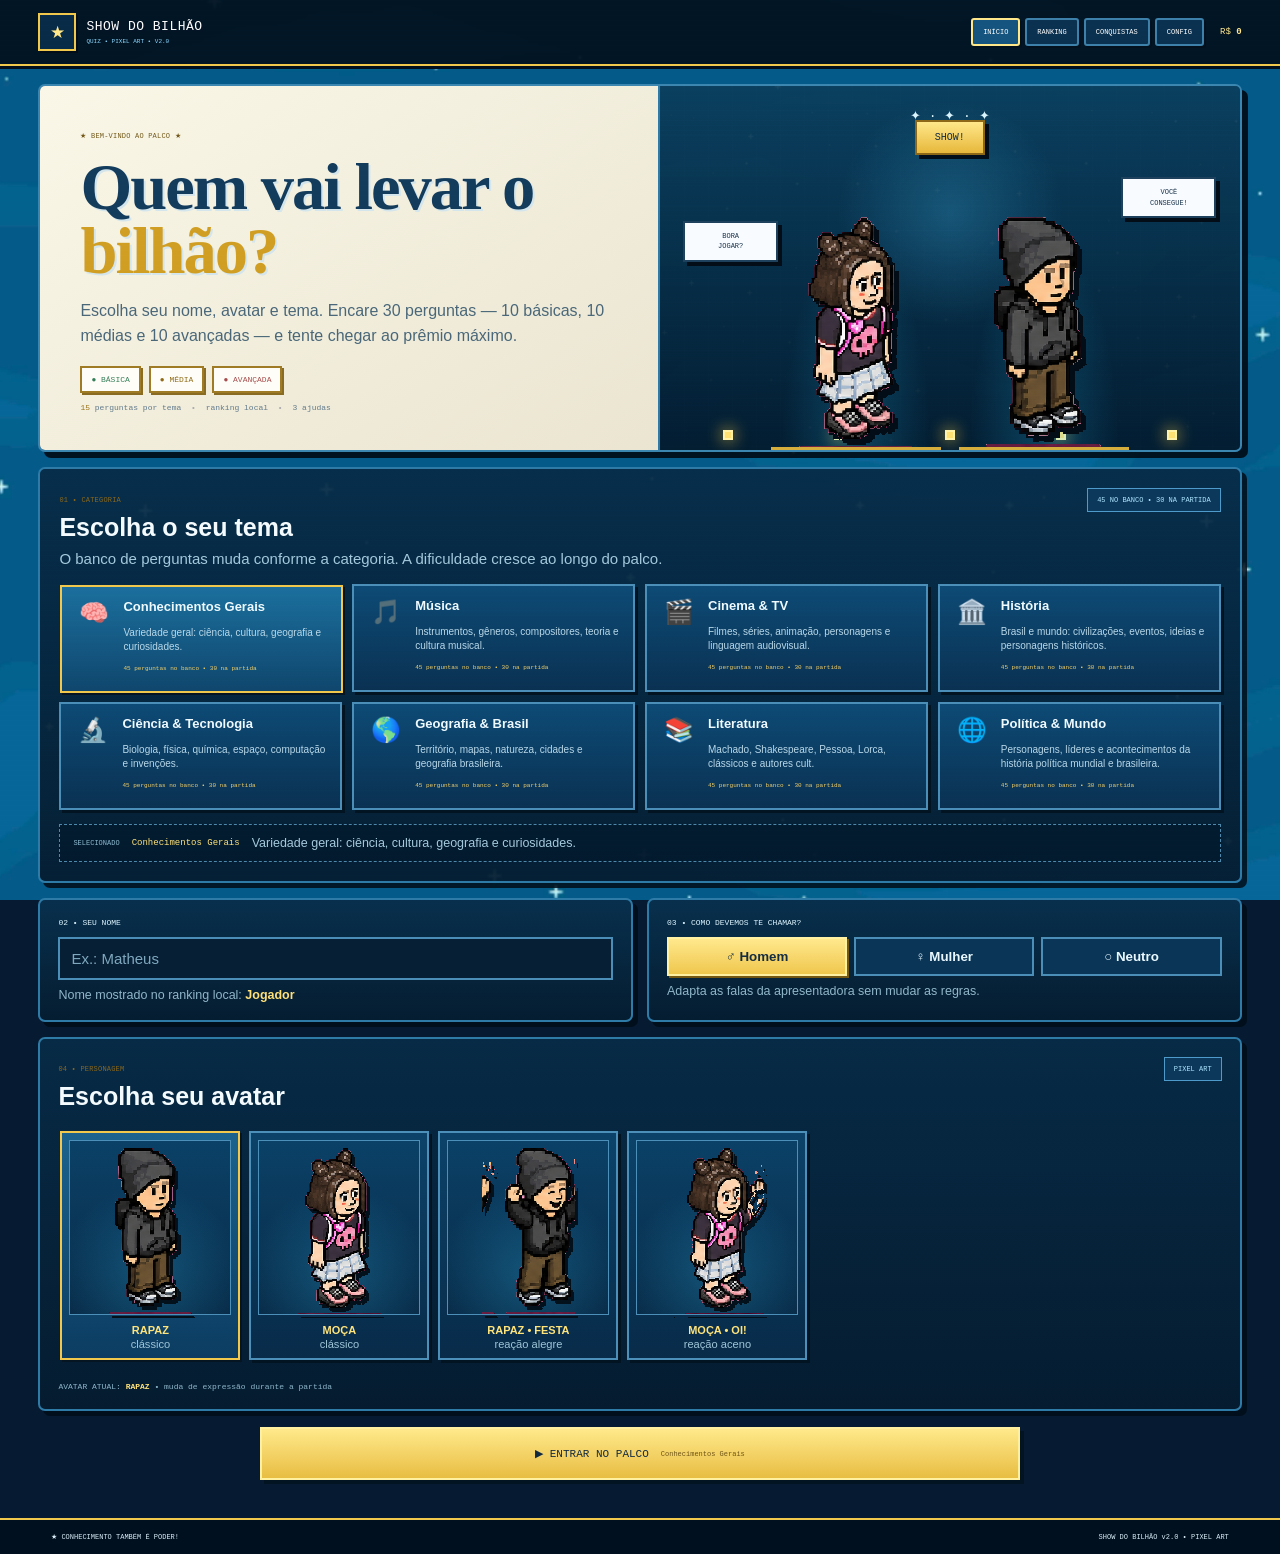
==== commit 22b7dcda: "Add files via upload" ====
--- a/index.html
+++ b/index.html
@@ -3,152 +3,670 @@
 <head>
 <meta charset="utf-8">
 <meta name="viewport" content="width=device-width,initial-scale=1,viewport-fit=cover">
-<meta name="theme-color" content="#10263a">
-<title>Show do Bilhão — Pixel Art v1.8</title>
-<link rel="stylesheet" href="style.css">
+<meta name="theme-color" content="#0d2033">
+<meta name="description" content="Show do Bilhão — quiz em pixel art, demo 2.0">
+<title>Show do Bilhão — Demo 2.0</title>
+<style id="gameStyles">
+:root{--navy:#0c1b2a;--navy2:#132b40;--blue:#dcecf4;--blue2:#c9e0ec;--cream:#fff8e8;--paper:#fffdf5;--ink:#17283a;--muted:#617384;--gold:#d4aa4c;--gold2:#f1cf78;--line:#486b82;--green:#4e946a;--red:#b75b5b;--shadow:#173049;--pixel:2px}
+*{box-sizing:border-box}html{scroll-behavior:smooth}body{margin:0;background:linear-gradient(#d7e8f0,#cbdfe9);color:var(--ink);font-family:Arial,Helvetica,sans-serif;font-size:15px;min-height:100vh}.scanlines{position:fixed;inset:0;pointer-events:none;z-index:50;background:repeating-linear-gradient(to bottom,rgba(255,255,255,.035) 0,rgba(255,255,255,.035) 1px,transparent 1px,transparent 4px);mix-blend-mode:soft-light}.topbar{position:sticky;top:0;z-index:20;display:flex;align-items:center;gap:18px;padding:9px max(14px,3vw);min-height:58px;background:var(--navy);border-bottom:3px solid var(--gold);color:#fff;box-shadow:0 3px 0 #08131f}.brand{display:flex;align-items:center;gap:10px;background:none;border:0;color:#fff;padding:0;text-align:left;cursor:pointer}.brand-mark{display:grid;place-items:center;width:36px;height:36px;border:2px solid var(--gold);color:var(--gold2);font-size:17px}.brand b{display:block;font:14px 'Press Start 2P',monospace;letter-spacing:.5px}.brand small{display:block;margin-top:4px;font:6px 'Press Start 2P',monospace;color:#b9cbd8}.nav{display:flex;gap:5px;margin-left:auto}.nav-btn,.menu-toggle{border:1px solid #6d8799;background:#152f45;color:#fff;padding:9px 10px;font:7px 'Press Start 2P',monospace;cursor:pointer}.nav-btn:hover,.nav-btn.active{background:#274b65;border-color:var(--gold2);color:#fff}.wallet{font:9px 'Press Start 2P',monospace;color:var(--gold2);white-space:nowrap}.menu-toggle{display:none}.app{width:min(1120px,94vw);margin:22px auto 35px}.view{display:none}.active-view{display:block}.panel{background:var(--paper);border:2px solid #29455a;box-shadow:6px 6px 0 var(--shadow)}.hero{display:grid;grid-template-columns:1.05fr .95fr;overflow:hidden;min-height:360px}.hero-copy{padding:42px 40px;background:linear-gradient(135deg,#fffaf0,#f6edda)}.eyebrow{font:8px 'Press Start 2P',monospace;letter-spacing:.2px;color:#8a671c}.hero h1{font-size:clamp(34px,5vw,58px);line-height:1.02;margin:18px 0;color:#17364e}.hero h1 span{color:#9b711e}.hero p{max-width:650px;font-size:17px;line-height:1.55;color:#516879}.ladder-mini{display:flex;gap:8px;flex-wrap:wrap;margin:24px 0 12px}.ladder-mini span{padding:8px 10px;border:1px solid #7d8f9b;font:8px 'Press Start 2P',monospace;background:#fff}.ladder-mini .basic{color:#43845e}.ladder-mini .medium{color:#9a761c}.ladder-mini .hard{color:#a74e4e}.hero-note{font:8px 'Press Start 2P',monospace;color:#65788a}.hero-note span{color:#9a731c}.hero-note i{font-style:normal;color:#aaa;margin:0 5px}.stage{position:relative;overflow:hidden;background:linear-gradient(#1a344c,#0e2234);display:flex;align-items:flex-end;justify-content:center;min-height:360px;border-left:2px solid #29455a}.stage-grid{position:absolute;inset:0;background:linear-gradient(rgba(255,255,255,.045) 1px,transparent 1px),linear-gradient(90deg,rgba(255,255,255,.045) 1px,transparent 1px);background-size:22px 22px;opacity:.55}.pixel-stars{position:absolute;top:22px;color:#e9c76e;font:13px 'Press Start 2P',monospace}.show-sign{position:absolute;top:52px;padding:12px 22px;background:#f7d774;color:#193147;border:3px solid #9b7721;box-shadow:5px 5px 0 #07131f;font:10px 'Press Start 2P',monospace}.stage-avatars{position:absolute;bottom:0;display:flex;gap:35px;align-items:end;z-index:2}.stage-avatar{width:145px;height:235px;display:flex;align-items:end;justify-content:center;background:linear-gradient(90deg,transparent 0 15%,rgba(255,255,255,.06) 15% 85%,transparent 85%);border-bottom:5px solid #b28c3e}.stage-avatar img{width:132px;height:220px;object-fit:contain;image-rendering:pixelated;filter:drop-shadow(5px 6px 0 #091522)}.bubble{position:absolute;z-index:3;padding:10px 13px;min-width:100px;background:#fff7dc;border:2px solid #1b3041;box-shadow:4px 4px 0 #091522;text-align:center;font:7px/1.5 'Press Start 2P',monospace;color:#173047}.bubble.left{left:5%;top:38%}.bubble.right{right:5%;top:28%}.stage-lights{position:absolute;bottom:10px;left:12px;right:12px;display:flex;justify-content:space-around}.stage-lights i{width:13px;height:13px;background:#e8c765;border:2px solid #fff1b0;box-shadow:0 0 14px #d9b747}.section-card{padding:24px;margin-top:18px}.section-heading{display:flex;justify-content:space-between;align-items:flex-start;gap:14px}.section-heading h2{font-size:27px;margin:8px 0 0;color:#1c3d55}.tag{padding:7px 9px;background:#e8f1f5;border:1px solid #8196a3;color:#597080;font:7px 'Press Start 2P',monospace;white-space:nowrap}.topic-intro{margin:8px 0 17px;color:var(--muted)}.topic-grid{display:grid;grid-template-columns:repeat(3,1fr);gap:11px}.topic-card{position:relative;display:grid;grid-template-columns:48px 1fr;grid-template-rows:auto auto auto;gap:4px 9px;min-height:112px;padding:14px;text-align:left;background:#f9f7ef;border:2px solid #7b919f;box-shadow:4px 4px 0 #bdc9cf;color:var(--ink);cursor:pointer;transition:transform .12s,background .12s,border-color .12s}.topic-card:hover{transform:translateY(-2px);background:#edf6fa}.topic-card.selected{transform:translate(2px,2px);background:#dcecf4;border-color:#315b76;box-shadow:1px 1px 0 #aab9c2}.topic-icon{grid-row:1/4;font-size:29px;display:grid;place-items:center}.topic-card b{font-size:14px}.topic-card small{font-size:11px;line-height:1.35;color:#617384}.topic-card em{font:7px 'Press Start 2P',monospace;color:#8d6b20;font-style:normal}.topic-selected{display:flex;align-items:center;gap:12px;flex-wrap:wrap;margin-top:14px;padding:11px 13px;border:1px dashed #8ca0ac;background:#eef5f6}.topic-selected span{font:7px 'Press Start 2P',monospace;color:#63798a}.topic-selected b{font:9px 'Press Start 2P',monospace;color:#7f601a}.topic-selected small{flex:1;min-width:180px;color:#657989}.setup-grid{display:grid;grid-template-columns:1fr 1fr;gap:18px;margin-top:18px}.field{padding:20px}.field label{display:block;font:8px 'Press Start 2P',monospace;color:#304d63;margin-bottom:10px}.field input{width:100%;padding:13px 12px;background:#fffdf5;border:2px solid #6e8798;font-size:16px;color:var(--ink);outline:0}.field input:focus{border-color:#2c5f80;box-shadow:0 0 0 3px #c7dfea}.field small{display:block;margin-top:8px;color:#6a7e8d}.field small b{color:#87651b}.choices{display:grid;grid-template-columns:repeat(3,1fr);gap:7px}.choice{padding:12px 8px;border:2px solid #7a8e9b;background:#f7f6f0;font-weight:900;cursor:pointer}.choice.selected{background:#f5d56f;border-color:#9a751d;box-shadow:2px 2px 0 #7d5c17}.avatar-grid{display:grid;grid-template-columns:repeat(4,1fr);gap:10px;margin-top:15px}.avatar-option{padding:8px;background:#f7f6f0;border:2px solid #8396a2;box-shadow:3px 3px 0 #bcc7cc;cursor:pointer;text-align:center;color:var(--ink)}.avatar-option.selected{background:#dcecf4;border-color:#315b76;box-shadow:1px 1px 0 #aab9c2}.avatar-art{height:175px;display:flex;align-items:end;justify-content:center;background:repeating-linear-gradient(0deg,#e8f2f6 0 8px,#e3edf1 8px 9px)}.avatar-art img{width:115px;height:168px;object-fit:contain;image-rendering:pixelated}.avatar-option b{display:block;font-size:11px;margin-top:9px}.avatar-option small{color:#657989}.avatar-status{margin-top:12px;font:8px 'Press Start 2P',monospace;color:#65798a}.avatar-status b{color:#8a681b}.extras-grid{display:grid;grid-template-columns:1fr 1fr;gap:18px;margin-top:18px}.extra{padding:15px}.extra-title{font:8px 'Press Start 2P',monospace;color:#2e4e64;padding-bottom:10px;border-bottom:1px solid #cbd4d9}.extra-title span{float:right;color:#8a681b}.extra-content{display:flex;align-items:center;gap:15px;min-height:125px}.extra-content img{width:120px;height:105px;object-fit:contain;image-rendering:pixelated}.extra-content b{font-size:14px}.extra-content p{color:#687d8c;line-height:1.4}.primary,.secondary,.danger{border:2px solid #29475e;cursor:pointer;font-weight:900}.primary{background:#f4cf65;color:#172b3d;padding:12px 18px;box-shadow:4px 4px 0 #18334a}.primary:hover{transform:translateY(-1px)}.primary.big{display:flex;align-items:center;justify-content:center;gap:12px;width:100%;margin-top:18px;padding:17px;font:10px 'Press Start 2P',monospace}.primary.big small{font:7px 'Press Start 2P',monospace;color:#705417}.secondary{background:#e5eef2;color:#233d52;padding:11px}.gamebar{display:grid;grid-template-columns:230px 1fr auto;align-items:center;gap:18px;padding:13px 15px}.player{display:flex;align-items:center;gap:10px}.mini-avatar{width:56px;height:66px;display:grid;place-items:end;background:#d9e9ef;border:1px solid #7e96a4;overflow:hidden}.mini-avatar img{width:53px;height:64px;object-fit:contain;image-rendering:pixelated}.player small{display:block;color:#627687;font-size:11px}.player b{display:block;margin-top:3px;font-size:16px}.progress-meta{display:flex;align-items:center;gap:10px;flex-wrap:wrap;font:8px 'Press Start 2P',monospace}.progress-meta span{color:#6b7f8e}.progress-meta #streak{margin-left:auto;color:#9a741a}.progress{height:10px;margin:8px 0 5px;background:#d9e3e7;border:1px solid #8196a2;overflow:hidden}.progress i{display:block;height:100%;width:0;background:linear-gradient(90deg,#4c8b69,#e2bd54);transition:width .25s}.progress-box>small{color:#6c7e8b}.prize{font:10px 'Press Start 2P',monospace;color:#856316;white-space:nowrap}.game-layout{display:grid;grid-template-columns:190px 1fr;gap:14px;margin-top:14px}.sidebar{padding:12px;display:flex;flex-direction:column;gap:8px;background:#f5f3e9}.side-head{display:flex;justify-content:space-between;font:7px 'Press Start 2P',monospace;color:#5d7180;padding-bottom:5px;border-bottom:1px solid #cbd3d7}.side-head b{color:#8b691c}.money-box{padding:13px;background:#e8f1f5;border:1px solid #849aa7;font:11px 'Press Start 2P',monospace;color:#7f611b}.life{display:flex;justify-content:space-between;align-items:center;text-align:left;padding:12px 10px;background:#fbfaf4;border:1px solid #8499a5;box-shadow:3px 3px 0 #bdc7cc;cursor:pointer;font-weight:900}.life:hover:not(:disabled){background:#e8f3f7}.life small{display:block;color:#758694;font-weight:400}.life:disabled{opacity:.45;cursor:not-allowed;box-shadow:1px 1px 0 #c2cbd0}.host-card{display:flex;gap:8px;align-items:center;min-height:100px;margin-top:5px;padding:8px;background:#dbeaf1;border:1px solid #7d94a2}.host-card img{width:52px;height:80px;object-fit:contain;image-rendering:pixelated}.host-card b{display:block;font:7px 'Press Start 2P',monospace;color:#3d596c;margin-bottom:7px}.host-card span{font-size:11px;line-height:1.35}.sidebar .secondary{margin-top:auto}.question{padding:20px;min-height:560px;position:relative;overflow:hidden}.question-top{display:flex;justify-content:space-between;align-items:flex-start;gap:15px}.difficulty{display:inline-block;padding:7px 9px;border:1px solid #a98a3e;background:#fff0b8;color:#866615;font:7px 'Press Start 2P',monospace}.question-topic{display:inline-block;margin-left:7px;padding:6px 8px;background:#edf4f7;border:1px solid #9aabb5;color:#597080;font:7px 'Press Start 2P',monospace}.timer-wrap{width:155px}.timer-wrap>span{display:block;text-align:right;font:8px 'Press Start 2P',monospace;color:#5b7180}.timer-wrap>span.danger{color:#a84848}.timer-wrap>span.off{color:#7e8b92}.timer{height:7px;margin-top:5px;background:#d7e1e5;border:1px solid #8296a1}.timer i{display:block;width:100%;height:100%;background:#5a8c70;transition:width .4s linear}.timer-wrap span.danger+.timer i{background:#b75b5b}.question-scene{height:95px;display:flex;align-items:end;justify-content:center;position:relative;margin:4px 0}.q-avatar{width:74px;height:84px;display:flex;align-items:end;justify-content:center;background:#dcebf1;border:1px solid #8399a5;overflow:hidden;z-index:2}.q-avatar img{width:68px;height:81px;object-fit:contain;image-rendering:pixelated}.scene-podium{position:absolute;bottom:0;width:210px;height:20px;background:#263f53;border:2px solid #6f8795;box-shadow:5px 5px 0 #152b3c}.q-plant{position:absolute;right:2%;bottom:3px;width:70px;height:70px;object-fit:contain;image-rendering:pixelated}.question h2{font-size:clamp(25px,3.3vw,38px);line-height:1.22;text-align:center;max-width:930px;margin:13px auto 22px;color:#152d43}.answers{display:grid;grid-template-columns:1fr 1fr;gap:12px}.answer{display:flex;align-items:center;gap:12px;min-height:70px;padding:13px 15px;text-align:left;background:#fcfaf1;border:2px solid #78909e;box-shadow:4px 4px 0 #bdc7cc;color:#172a3b;font-size:16px;font-weight:900;cursor:pointer;transition:.12s}.answer:hover:not(:disabled){transform:translateY(-2px);background:#eaf4f8}.answer:disabled{cursor:default}.answer-key{display:grid;place-items:center;min-width:30px;height:30px;background:#e9f0f3;border:1px solid #879ba6;font:9px 'Press Start 2P',monospace;color:#536a7a}.answer.correct{background:#d9f0df;border-color:#4e966b}.answer.correct .answer-key{background:#a9d7b7;border-color:#4e966b}.answer.wrong{background:#f5dddd;border-color:#b75b5b}.answer.disabled{opacity:.35;filter:grayscale(.3)}.reaction{min-height:35px;margin:14px auto 0;text-align:center;font:9px/1.5 'Press Start 2P',monospace;opacity:0;transform:translateY(4px);transition:.18s}.reaction.show{opacity:1;transform:none}.reaction.good{color:#28754b}.reaction.bad{color:#a34848}.explanation{display:none;max-width:820px;margin:9px auto 0;padding:10px 13px;background:#edf5f6;border-left:4px solid #7694a4;color:#5d7180;font-size:12px;line-height:1.45}.explanation.show{display:block}.next{display:block;margin:12px auto 0}.hidden{display:none!important}.page-head{padding:8px 2px 16px}.page-head h2{font-size:42px;margin:8px 0 4px;color:#193b54}.page-head p{margin:0;color:#5d7281}.ranking-panel{padding:15px}.rank-tabs{display:flex;gap:8px;margin-bottom:8px}.rank-tab{padding:9px 12px;background:#e9f1f4;border:1px solid #78909e;font-weight:900;cursor:pointer}.rank-tab.active{background:#f3d36d;border-color:#9c7720}.rank-row{display:grid;grid-template-columns:55px 1fr 140px 90px;gap:10px;align-items:center;padding:13px 8px;border-bottom:1px solid #d0d9dd}.rank-pos{font:9px 'Press Start 2P',monospace;color:#876719}.rank-name{font-weight:900}.rank-name small{display:block;color:#718492;font-size:10px;font-weight:400;margin-top:3px}.rank-score{text-align:right;font-weight:900;color:#745813}.rank-correct{text-align:right;color:#607687}.empty{text-align:center;padding:38px;color:#667b89}.achievement-grid{display:grid;grid-template-columns:repeat(3,1fr);gap:14px}.achievement{padding:18px;min-height:160px}.achievement .icon{font-size:36px}.achievement b{display:block;margin:10px 0 5px}.achievement small{display:block;color:#6c7f8c;min-height:34px}.achievement span{display:inline-block;margin-top:11px;font:7px 'Press Start 2P',monospace}.achievement.unlocked{background:#f9f4df}.achievement.locked{filter:grayscale(.8);opacity:.55}.achievement.unlocked span{color:#39805a}.settings{padding:22px;display:flex;flex-direction:column;gap:12px}.settings label{font-weight:900;padding:13px;background:#f5f2e8;border:1px solid #b6c3ca}.settings input[type=checkbox]{accent-color:#315b76;margin-right:9px}.settings input[type=number]{margin-left:8px;width:85px;padding:7px;border:1px solid #879ba6}.kbd-help{padding:12px;background:#edf4f6;border-left:4px solid #8ba0ad;color:#617582}.danger{align-self:flex-start;background:#f5dddd;color:#803d3d;padding:11px}.result{max-width:720px;margin:20px auto;text-align:center;padding:34px}.result>img{width:190px;height:105px;object-fit:contain}.result h2{font-size:38px;margin:13px 0 7px;color:#183b55}.result p{color:#5d7180}.result-topic{display:inline-block;padding:7px 10px;background:#e6f0f4;border:1px solid #8da1ad;color:#536b7c;font:8px 'Press Start 2P',monospace}.result-stats{display:flex;justify-content:center;gap:45px;margin:25px 0}.result-stats div{display:flex;flex-direction:column;gap:6px}.result-stats b{font:12px 'Press Start 2P',monospace;color:#866317}.result-stats small{color:#687d8b}.result-actions{display:flex;justify-content:center;gap:10px;flex-wrap:wrap}footer{display:flex;justify-content:space-between;gap:15px;padding:13px 4vw;background:#0c1b2a;color:#dbe7ee;border-top:3px solid var(--gold);font:7px 'Press Start 2P',monospace}.no-motion *{animation:none!important;transition:none!important}
+button:focus-visible,input:focus-visible{outline:3px solid #5d8daf;outline-offset:2px}
+@media(max-width:980px){.nav{display:none;position:absolute;top:58px;right:10px;padding:8px;background:#0c1b2a;border:2px solid var(--gold);box-shadow:4px 4px 0 #07131f;flex-direction:column}.nav.open{display:flex}.menu-toggle{display:block}.hero{grid-template-columns:1fr}.stage{border-left:0;border-top:2px solid #29455a}.topic-grid{grid-template-columns:1fr 1fr}.avatar-grid{grid-template-columns:repeat(2,1fr)}.gamebar{grid-template-columns:1fr auto}.progress-box{grid-column:1/-1;grid-row:2}.game-layout{grid-template-columns:1fr}.sidebar{display:grid;grid-template-columns:repeat(3,1fr);align-items:stretch}.side-head,.money-box,.host-card,.sidebar .secondary{grid-column:1/-1}.host-card{margin-top:0}.sidebar .secondary{margin-top:0}.achievement-grid{grid-template-columns:1fr 1fr}}
+@media(max-width:650px){body{font-size:14px}.app{width:94vw;margin-top:14px}.topbar{padding:8px 10px}.brand b{font-size:9px}.brand small{font-size:5px}.wallet{font-size:8px}.hero-copy{padding:28px 23px}.hero h1{font-size:34px}.hero p{font-size:15px}.stage{min-height:310px}.stage-avatar{width:115px;height:205px}.stage-avatar img{width:105px;height:195px}.bubble{min-width:84px;font-size:6px;padding:8px}.section-card{padding:17px}.topic-grid{grid-template-columns:1fr}.setup-grid,.extras-grid{grid-template-columns:1fr}.choices{grid-template-columns:1fr}.avatar-grid{grid-template-columns:1fr 1fr}.avatar-art{height:145px}.avatar-art img{height:140px}.gamebar{grid-template-columns:1fr auto;gap:8px}.player b{font-size:14px}.progress-meta{font-size:7px}.prize{font-size:8px}.sidebar{grid-template-columns:1fr}.question{padding:16px;min-height:0}.question-top{flex-direction:column}.timer-wrap{width:100%}.timer-wrap>span{text-align:left}.question h2{font-size:clamp(22px,7vw,30px)}.answers{grid-template-columns:1fr}.answer{min-height:60px;font-size:15px}.q-plant{width:55px;height:55px}.result-stats{gap:18px}.result-stats b{font-size:9px}.page-head h2{font-size:34px}.achievement-grid{grid-template-columns:1fr}.rank-row{grid-template-columns:40px 1fr 95px}.rank-correct{display:none}footer{flex-direction:column;font-size:5px}}
+@media(max-width:390px){.avatar-grid{grid-template-columns:1fr}.stage-avatars{gap:5px}.stage-avatar{width:105px}.bubble{display:none}.hero h1{font-size:30px}}
+@media(prefers-reduced-motion:reduce){*,*:before,*:after{animation:none!important;transition:none!important}}
+.lives{letter-spacing:2px;font-size:1.05em;white-space:nowrap}.life-panel{margin:10px 0;padding:10px;border:1px solid rgba(20,50,80,.18);border-radius:10px;background:rgba(255,255,255,.65)}.life-panel>b{font-size:.72rem}.life-hearts{height:5px;background:linear-gradient(90deg,#d94c58 0 100%);margin:7px 0;border-radius:9px;transition:width .25s ease}.life-panel small{font-size:.68rem;color:#52677a}.result-stats{grid-template-columns:repeat(4,1fr)}
+@media(max-width:700px){.result-stats{grid-template-columns:repeat(2,1fr)}.lives{font-size:.9em}.life-panel{margin:7px 0}}
+
+
+/* =========================================================
+   V2.0 — IDENTIDADE VISUAL
+   Somente apresentação: não altera regras da partida.
+   ========================================================= */
+:root{
+  --navy:#0b1c2c;
+  --navy2:#17344a;
+  --blue:#eaf4f8;
+  --blue2:#d7e9f1;
+  --cream:#fffaf0;
+  --paper:#fffdf7;
+  --ink:#173149;
+  --muted:#647b8b;
+  --gold:#c9a44d;
+  --gold2:#efd17b;
+  --line:#668296;
+  --shadow:#17334a;
+}
+html{background:#dcecf3}
+body{
+  background:
+    radial-gradient(circle at 50% -10%,rgba(255,255,255,.8),transparent 42%),
+    linear-gradient(180deg,#e9f4f8 0%,#d9eaf1 52%,#d1e4ec 100%);
+  font-size:15px;
+}
+.scanlines{opacity:.18}
+.topbar{
+  min-height:62px;
+  padding:8px clamp(12px,2.8vw,34px);
+  gap:16px;
+  box-shadow:0 3px 0 rgba(8,24,37,.55);
+}
+.brand-mark{
+  width:38px;height:38px;
+  background:#122b40;
+  box-shadow:2px 2px 0 #07131e;
+}
+.brand b{font-size:13px}
+.nav-btn,.menu-toggle{
+  border:1px solid #71899a;
+  background:#19344a;
+  padding:8px 10px;
+  box-shadow:2px 2px 0 #081725;
+}
+.nav-btn:hover,.nav-btn.active{background:#274d68}
+.app{width:min(1080px,92vw);margin:18px auto 34px}
+.panel{
+  border:1px solid #49677b;
+  border-radius:4px;
+  box-shadow:4px 4px 0 rgba(19,48,71,.28);
+}
+.hero{
+  min-height:315px;
+  grid-template-columns:1.08fr .92fr;
+  border-radius:5px;
+}
+.hero-copy{
+  padding:34px 36px;
+  background:linear-gradient(135deg,#fffdf7,#f7f0df);
+}
+.eyebrow{font-size:7px}
+.hero h1{
+  font-size:clamp(40px,4.8vw,56px);
+  margin:14px 0 16px;
+  letter-spacing:-1.5px;
+}
+.hero p{font-size:15px;line-height:1.55;max-width:590px}
+.ladder-mini{margin:18px 0 10px}
+.ladder-mini span{
+  padding:7px 9px;
+  background:#fffdf7;
+  border-color:#9aaab3;
+}
+.stage{
+  min-height:315px;
+  border-left:1px solid #49677b;
+  background:
+    radial-gradient(circle at 50% 28%,rgba(79,132,163,.32),transparent 34%),
+    linear-gradient(180deg,#294e67 0%,#17364c 55%,#10283b 100%);
+}
+.stage-grid{background-size:18px 18px;opacity:.28}
+.show-sign{
+  top:34px;
+  padding:10px 18px;
+  border-width:2px;
+  box-shadow:3px 3px 0 #07131f;
+}
+.stage-avatars{gap:18px}
+.stage-avatar{
+  width:155px;height:230px;
+  border-bottom:3px solid #b9933d;
+  background:linear-gradient(90deg,transparent 0 10%,rgba(255,255,255,.05) 10% 90%,transparent 90%);
+}
+.stage-avatar img{
+  width:auto;height:222px;max-width:145px;
+  object-fit:contain;
+}
+.bubble{
+  padding:8px 11px;
+  min-width:95px;
+  border:1px solid #263f51;
+  box-shadow:3px 3px 0 #081725;
+  background:#fff8df;
+}
+.bubble.left{left:4%;top:37%}
+.bubble.right{right:4%;top:25%}
+.stage-lights i{width:10px;height:10px}
+
+.section-card{padding:20px;margin-top:16px}
+.section-heading h2{font-size:23px}
+.topic-grid{grid-template-columns:repeat(4,1fr);gap:9px}
+.topic-card{
+  min-height:105px;
+  padding:11px;
+  grid-template-columns:40px 1fr;
+  background:#fbfaf5;
+  border:1px solid #8ca0ab;
+  box-shadow:3px 3px 0 #c6d1d6;
+}
+.topic-card:hover{background:#f0f7fa}
+.topic-card.selected{
+  background:#e1eff5;
+  border-color:#466b82;
+  box-shadow:1px 1px 0 #b4c3cb;
+}
+.topic-icon{font-size:24px}
+.topic-card b{font-size:13px}
+.topic-card small{font-size:10px}
+.topic-card em{font-size:6px}
+
+.setup-grid,.extras-grid{gap:14px;margin-top:14px}
+.field{padding:17px}
+.field input{padding:11px;font-size:15px}
+.choice{padding:10px 7px}
+.avatar-grid{gap:8px}
+.avatar-option{
+  padding:7px;
+  border:1px solid #8299a6;
+  box-shadow:2px 2px 0 #c4ced2;
+  background:#fbfaf6;
+}
+.avatar-option.selected{
+  background:#e2eff4;
+  border-color:#456a80;
+  box-shadow:1px 1px 0 #aebdc5;
+}
+.avatar-art{
+  height:190px;
+  background:
+    linear-gradient(180deg,#eaf4f8,#dbeaf0);
+  border:1px solid #c4d3da;
+}
+.avatar-art img{
+  width:auto;
+  height:185px;
+  max-width:155px;
+  object-fit:contain;
+  image-rendering:auto;
+  image-rendering:pixelated;
+}
+.avatar-option b{font-size:11px}
+.extra-content img{width:105px;height:95px}
+.primary{box-shadow:3px 3px 0 #18334a}
+.primary.big{margin-top:15px;padding:14px}
+.gamebar{gap:14px;padding:11px 13px}
+.game-layout{grid-template-columns:180px 1fr;gap:12px}
+.sidebar{padding:10px}
+.question{padding:18px}
+.question h2{font-size:clamp(27px,3.5vw,39px);line-height:1.2}
+.answer{
+  min-height:58px;
+  padding:14px 16px;
+  border:1px solid #8da0aa;
+  box-shadow:2px 2px 0 #c5d0d5;
+  background:#fbfaf5;
+}
+.answer:hover{background:#eaf4f8}
+.q-avatar img{
+  width:auto;
+  height:155px;
+  max-width:120px;
+  object-fit:contain;
+  image-rendering:pixelated;
+}
+.mini-avatar{
+  width:58px;height:68px;
+  background:#e6f2f6;
+}
+.mini-avatar img{width:auto;height:66px;max-width:55px}
+.host-card img{width:auto;height:82px;max-width:65px;object-fit:contain}
+.result{padding:30px}
+footer{margin-top:20px}
+
+@media (max-width:900px){
+  .app{width:min(94vw,760px)}
+  .hero{grid-template-columns:1fr;min-height:0}
+  .hero-copy{padding:28px}
+  .hero h1{font-size:clamp(38px,8vw,52px)}
+  .stage{min-height:300px;border-left:0;border-top:1px solid #49677b}
+  .topic-grid{grid-template-columns:repeat(2,1fr)}
+  .avatar-art{height:180px}
+  .avatar-art img{height:175px}
+}
+@media (max-width:650px){
+  .topbar{min-height:54px}
+  .brand b{font-size:9px}
+  .brand small{font-size:5px}
+  .nav{gap:3px}
+  .nav-btn{padding:7px 7px;font-size:6px}
+  .app{width:94vw;margin-top:12px}
+  .hero-copy{padding:23px 19px}
+  .hero h1{font-size:34px;letter-spacing:-.8px}
+  .hero p{font-size:14px}
+  .stage{min-height:260px}
+  .stage-avatar{width:125px;height:205px}
+  .stage-avatar img{height:198px;max-width:120px}
+  .topic-grid{grid-template-columns:1fr}
+  .avatar-grid{grid-template-columns:1fr 1fr}
+  .avatar-art{height:165px}
+  .avatar-art img{height:160px;max-width:135px}
+  .game-layout{grid-template-columns:1fr}
+  .sidebar{display:grid;grid-template-columns:repeat(3,1fr)}
+  .side-head,.money-box,.host-card,.sidebar .secondary{grid-column:1/-1}
+}
+@media (max-width:430px){
+  .avatar-grid{grid-template-columns:1fr}
+  .stage-avatars{gap:3px}
+  .stage-avatar{width:105px}
+  .stage-avatar img{height:185px}
+  .bubble{display:none}
+}
+
+/* =========================================================
+   V2.0 — IDENTIDADE GRÁFICA PIXEL SPACE
+   Apenas apresentação/layout/assets. Regras da partida preservadas.
+   ========================================================= */
+:root{
+  --space:#061b31; --space2:#0a2d4a; --hud:#0b3558; --hud2:#124d7a;
+  --hudline:#45b9ed; --hudline2:#86dcff; --gold:#f1c84b; --gold2:#ffe78a;
+  --white:#f4fbff; --text:#d9efff; --muted:#9fc4d9; --danger:#ff6e73;
+  --paper:rgba(7,34,57,.91); --ink:#eaf7ff; --shadow:#02101d;
+}
+html{background:#061b31}
+body{
+  background:#061b31 url('assets/background-space.png') center top / cover fixed no-repeat;
+  color:var(--text); font-family:Arial,Helvetica,sans-serif; min-height:100vh;
+}
+body:before{content:"";position:fixed;inset:0;z-index:-1;pointer-events:none;background:linear-gradient(180deg,rgba(1,15,29,.12),rgba(1,15,29,.58));}
+.scanlines{opacity:.08;background:repeating-linear-gradient(to bottom,rgba(255,255,255,.18) 0,rgba(255,255,255,.18) 1px,transparent 1px,transparent 5px)}
+.topbar{min-height:66px;padding:8px clamp(12px,3vw,42px);background:rgba(3,19,34,.96);border-bottom:2px solid var(--gold);box-shadow:0 3px 0 #02101d}
+.brand-mark{border:2px solid var(--gold);background:#082b48;color:var(--gold2);box-shadow:2px 2px 0 #020d18}
+.brand b{font-size:13px;text-shadow:2px 2px 0 #061426}.brand small{color:#8bd8ff}
+.nav-btn,.menu-toggle{border:2px solid #3d80a9;background:#0b3150;color:#fff;border-radius:3px;box-shadow:2px 2px 0 #02111d}
+.nav-btn:hover,.nav-btn.active{background:#15547e;border-color:var(--gold2);color:#fff}
+.wallet{color:var(--gold2);text-shadow:1px 1px 0 #07111c}
+.app{width:min(1260px,94vw);margin:18px auto 38px}
+.panel{background:linear-gradient(180deg,rgba(8,45,74,.94),rgba(5,28,49,.94));border:2px solid #2f7ba8;border-radius:7px;box-shadow:5px 5px 0 rgba(1,13,25,.85);color:var(--text)}
+.hero{min-height:360px;grid-template-columns:1.03fr .97fr;border-color:#3b86b1;box-shadow:6px 6px 0 rgba(0,10,20,.9)}
+.hero-copy{padding:38px 40px;background:linear-gradient(145deg,rgba(255,251,235,.98),rgba(244,237,215,.96));color:#173149}
+.hero-copy .eyebrow{color:#725919}.hero h1{font-family:Georgia,'Times New Roman',serif;font-size:clamp(43px,5.2vw,68px);line-height:.96;letter-spacing:-2px;color:#123b5c;text-shadow:2px 2px 0 #d4e5eb}.hero h1 span{color:#d09e22}.hero p{color:#496779;font-size:16px}.ladder-mini span{background:#fffdf7;border:2px solid #9f7b25;box-shadow:2px 2px 0 #8a6b22;color:#1d3b51}.ladder-mini .basic{color:#347f59}.ladder-mini .medium{color:#8f6b17}.ladder-mini .hard{color:#a54d4d}.hero-note{color:#60798a}
+.stage{min-height:360px;border-left:2px solid #2f7ba8;background:radial-gradient(circle at 50% 35%,rgba(61,174,224,.28),transparent 30%),linear-gradient(180deg,rgba(11,61,91,.92),rgba(3,26,46,.96)),url('assets/background-space.png') center/cover}
+.stage-grid{background-size:24px 24px;opacity:.18}.pixel-stars{color:#d9f5ff}.show-sign{top:34px;background:linear-gradient(#ffe78a,#e7b83b);border:2px solid #8c6818;color:#102b43;box-shadow:4px 4px 0 #020e1a}
+.stage-avatar{width:170px;height:245px;border-bottom:3px solid #d5ae3e;background:radial-gradient(ellipse at center bottom,rgba(42,202,255,.22),transparent 62%)}
+.stage-avatar img{height:230px;max-width:155px;filter:drop-shadow(5px 6px 0 #020d17)}
+.bubble{background:#f8fbff;color:#173149;border:2px solid #1e425d;box-shadow:4px 4px 0 #020d17}.stage-lights i{background:#ffe071;border-color:#fff2a6;box-shadow:0 0 16px #f5c83d}
+.section-card{padding:19px;margin-top:15px;background:linear-gradient(180deg,rgba(7,43,71,.94),rgba(5,28,48,.94))}.section-heading h2{color:#f4fbff;font-size:25px}.tag{background:#0b385b;border:1px solid #4e9aca;color:#aee5ff}.topic-intro{color:#a4c9dc}.topic-grid{grid-template-columns:repeat(4,1fr);gap:10px}.topic-card{min-height:108px;padding:12px;background:linear-gradient(180deg,#0d4a75,#0a3152);border:2px solid #4b8eb8;box-shadow:3px 3px 0 #021421;color:#effaff}.topic-card:hover{background:linear-gradient(180deg,#135c8e,#0c3c61);border-color:#86dfff}.topic-card.selected{background:linear-gradient(180deg,#1b6f9d,#0f466d);border-color:var(--gold);box-shadow:2px 2px 0 #071522;transform:translate(1px,1px)}.topic-card b{font-size:13px}.topic-card small{color:#b8d8e9}.topic-card em{color:#f5d16a}.topic-selected{background:rgba(2,24,42,.62);border:1px dashed #4d89ad}.topic-selected span{color:#8ebad0}.topic-selected b{color:#ffe27a}.topic-selected small{color:#a5c9dc}
+.setup-grid{grid-template-columns:1fr 1fr;gap:14px;margin-top:15px}.field{padding:18px;background:linear-gradient(180deg,rgba(8,49,79,.94),rgba(5,29,49,.94))}.field label{color:#dff5ff}.field input{background:#061f35;border:2px solid #4b8eb8;color:#f3fbff}.field input::placeholder{color:#7fa8bf}.field input:focus{border-color:#8be0ff;box-shadow:0 0 0 3px rgba(75,176,226,.2)}.field small{color:#91b6ca}.field small b{color:#ffe078}.choice{background:#0a3556;border:2px solid #4b8eb8;color:#e9f8ff}.choice.selected{background:linear-gradient(#ffe88c,#efc74e);border-color:#fff0a2;color:#142d43;box-shadow:2px 2px 0 #755812}
+.avatar-panel{padding:18px}.avatar-grid-v2{display:flex;gap:9px;overflow-x:auto;padding:5px 2px 10px;scrollbar-color:#5aa7d2 #07233a}.avatar-option{flex:0 0 180px;padding:7px;background:linear-gradient(180deg,#0c4269,#082b49);border:2px solid #4c8fb9;box-shadow:3px 3px 0 #021421;color:#f1fbff}.avatar-option:hover{border-color:#86ddff;background:#104e78}.avatar-option.selected{background:linear-gradient(180deg,#1b638e,#0c3c61);border-color:var(--gold);box-shadow:2px 2px 0 #061522}.avatar-art{height:175px;background:radial-gradient(circle at 50% 78%,rgba(49,188,238,.25),transparent 58%),linear-gradient(180deg,#0b4167,#082b48);border:1px solid #4c8fb9}.avatar-art img{height:166px;width:auto;max-width:140px;object-fit:contain;image-rendering:pixelated;filter:drop-shadow(3px 4px 0 #02111b)}.avatar-option b{color:#ffe47c}.avatar-option small{color:#9fc5d8}.avatar-status{color:#8fb7cb}.avatar-status b{color:#ffe47c}
+/* Home: the plant remains a decorative accent instead of a separate panel. */
+.home .extras-grid{display:none}.home .extra{display:none}
+.primary{background:linear-gradient(#ffe98b,#e8bd42);border:2px solid #fff0a0;color:#122a40;box-shadow:4px 4px 0 #021321}.primary:hover{filter:brightness(1.06)}.primary.big{margin-top:16px;padding:18px;font-size:11px;max-width:760px;margin-left:auto;margin-right:auto}.primary.big small{color:#6e5415}.secondary{background:#0a3555;border:2px solid #4d8eb8;color:#e8f8ff;box-shadow:2px 2px 0 #021421}.secondary:hover{background:#104c76}
+.gamebar{background:linear-gradient(180deg,rgba(6,41,68,.97),rgba(4,25,43,.97));border-color:#347da9}.player small{color:#8db5c9}.player b{color:#fff}.mini-avatar{background:#082d4a;border:1px solid #4d8fb7}.progress-meta{color:#eaf8ff}.progress-meta span{color:#9dc4d7}.progress{background:#06233a;border:1px solid #477f9e}.progress i{background:linear-gradient(90deg,#36c7ff,#ffe071)}.progress-box>small{color:#8eafc0}.prize{color:#ffe072;text-shadow:2px 2px 0 #03111e}
+.game-layout{gap:13px}.sidebar{background:linear-gradient(180deg,rgba(7,43,70,.97),rgba(4,26,44,.97));border-color:#347da9}.side-head{color:#a7c8d9;border-bottom-color:#2d688d}.side-head b{color:#ffe074}.money-box{background:#062842;border-color:#3f80a4;color:#ffe173}.life{background:#0a3555;border-color:#477f9f;color:#eaf8ff;box-shadow:2px 2px 0 #021421}.life:hover:not(:disabled){background:#104d76}.life small{color:#91b5c7}.life-panel{background:rgba(3,22,38,.62);border-color:#2c6689}.life-panel small{color:#86aabd}.life-hearts{background:linear-gradient(90deg,#ff5964,#ffb15b)}.host-card{background:#082f4d;border-color:#397da5;color:#e9f8ff}.host-card span{color:#8eb5c7}
+.question{background:linear-gradient(180deg,rgba(5,33,54,.98),rgba(3,22,39,.98));border-color:#347da9}.difficulty{background:#0d507b;border-color:#54a4ce;color:#bcecff}.question-topic{color:#9bc1d4}.timer-wrap>span{color:#ffe071}.timer{background:#06243b;border-color:#3d7d9f}.timer i{background:linear-gradient(90deg,#41cfff,#ffe071)}.question-scene{background:radial-gradient(ellipse at center bottom,rgba(32,158,213,.22),transparent 58%)}.scene-podium{background:linear-gradient(#1d739b,#0c3d5e);border-color:#55c8ef;box-shadow:0 0 20px rgba(53,199,255,.22)}.question h2{color:#f2fbff;text-shadow:2px 2px 0 #02101c}.answer{background:#082f4d;border-color:#477f9f;box-shadow:3px 3px 0 #021421;color:#eefaff}.answer:hover:not(:disabled){background:#0e4b73;border-color:#7bdcff}.answer-key{background:#0e476b;border-color:#4d8fb4;color:#c8edff}.answer.correct{background:#0e523d;border-color:#4bc58b}.answer.correct .answer-key{background:#1b7758;border-color:#4bc58b;color:#fff}.answer.wrong{background:#5a2830;border-color:#ed6870}.answer.disabled{opacity:.3}.reaction.good{color:#7ff0b4}.reaction.bad{color:#ff858a}.explanation{background:#082d49;border-left-color:#3da3cf;color:#9fc4d6}.lives{color:#ff7079}
+.page-head h2{color:#f3fbff}.page-head p{color:#9dbecf}.ranking-panel,.settings,.achievement{background:linear-gradient(180deg,rgba(7,43,70,.96),rgba(4,26,44,.96))}.rank-tabs .rank-tab{background:#0a3555;border-color:#4b8eb8;color:#eaf8ff}.rank-tab.active{background:#efc94f;border-color:#fff0a0;color:#172d41}.rank-row{border-bottom-color:#1d506c}.rank-name{color:#f3fbff}.rank-name small,.rank-correct{color:#8eafc0}.rank-score{color:#ffe173}.achievement.unlocked{background:#0b3d5d}.achievement.locked{background:#08283f}.settings label{background:#092f4d;border-color:#346f93;color:#dceff9}.kbd-help{background:#082e4a;border-left-color:#4aa7d2;color:#8fb7ca}.danger{background:#542a31;color:#ffd7d9;border-color:#b9535b}.result{background:linear-gradient(180deg,rgba(7,43,70,.97),rgba(4,26,44,.97));border-color:#347da9}.result h2{color:#fff}.result p{color:#9bbdce}.result-topic{background:#0a3555;border-color:#4c8fb6;color:#bce5f7}.result-stats b{color:#ffe071}.result-stats small{color:#8fb3c5}
+footer{background:rgba(2,16,29,.97);border-top:2px solid var(--gold);color:#d8edf8}.no-motion *{animation:none!important;transition:none!important}
+@media(max-width:980px){.topic-grid{grid-template-columns:repeat(2,1fr)}.avatar-grid-v2{display:grid;grid-template-columns:repeat(2,minmax(150px,1fr));overflow:visible}.avatar-option{flex-basis:auto}.hero{grid-template-columns:1fr}.stage{border-left:0;border-top:2px solid #2f7ba8}}
+@media(max-width:650px){body{background-attachment:scroll}.app{width:95vw}.topbar{min-height:58px}.hero-copy{padding:28px 22px}.hero h1{font-size:38px}.hero p{font-size:14px}.stage{min-height:315px}.stage-avatar{width:130px;height:210px}.stage-avatar img{height:198px;max-width:118px}.bubble{font-size:6px}.setup-grid{grid-template-columns:1fr}.topic-grid{grid-template-columns:1fr}.avatar-grid-v2{grid-template-columns:1fr 1fr}.avatar-art{height:150px}.avatar-art img{height:142px}.primary.big{font-size:9px}.gamebar{grid-template-columns:1fr auto}.sidebar{grid-template-columns:1fr}.question h2{font-size:clamp(23px,7vw,31px)}}
+@media(max-width:390px){.avatar-grid-v2{grid-template-columns:1fr}.stage-avatars{gap:4px}.stage-avatar{width:105px}.bubble{display:none}}
+
+</style>
 </head>
 <body>
+<div class="scanlines" aria-hidden="true"></div>
 <header class="topbar">
-  <a class="brand" href="#" data-nav="home" aria-label="Show do Bilhão">
-    <span class="brand-star">★</span>
-    <span><strong>SHOW DO BILHÃO</strong><small>QUIZ • PIXEL ART • DEMO 1.8</small></span>
-  </a>
-  <nav>
-    <button data-nav="home">INÍCIO</button>
-    <button data-nav="ranking">RANKING</button>
-    <button data-nav="how">COMO JOGAR</button>
+  <button class="brand" data-view="home" aria-label="Voltar ao início"><span class="brand-mark">★</span><span><b>SHOW DO BILHÃO</b><small>QUIZ • PIXEL ART • V2.0</small></span></button>
+  <nav class="nav" aria-label="Menu principal">
+    <button class="nav-btn active" data-view="home">INÍCIO</button>
+    <button class="nav-btn" data-view="ranking">RANKING</button>
+    <button class="nav-btn" data-view="achievements">CONQUISTAS</button>
+    <button class="nav-btn" data-view="config">CONFIG</button>
   </nav>
-  <div class="cash">R$ <span id="topCash">0</span></div>
+  <div class="wallet">R$ <b id="money">0</b></div><button class="menu-toggle" id="menuToggle" aria-label="Abrir menu">☰</button>
 </header>
 
-<main id="app">
-<section id="home" class="view active">
-  <div class="hero">
+<main class="app">
+<section id="home" class="view active-view home">
+  <div class="hero panel">
     <div class="hero-copy">
-      <div class="eyebrow">★ BEM-VINDO AO PALCO ★</div>
-      <h1>Quem vai levar<br>o bilhão?</h1>
-      <p>Escolha nome, tratamento, avatar e tema. O palco agora tem uma identidade pixel-art limpa, clara e responsiva.</p>
-      <div class="milestones"><span>10 • R$ 10 mil</span><span>20 • R$ 100 mil</span><span>30 • R$ 1 milhão</span></div>
+      <span class="eyebrow">★ BEM-VINDO AO PALCO ★</span>
+      <h1>Quem vai levar o <span>bilhão?</span></h1>
+      <p>Escolha seu nome, avatar e tema. Encare 30 perguntas — 10 básicas, 10 médias e 10 avançadas — e tente chegar ao prêmio máximo.</p>
+      <div class="ladder-mini"><span class="basic">● BÁSICA</span><span class="medium">● MÉDIA</span><span class="hard">● AVANÇADA</span></div>
+      <div class="hero-note"><span>15</span> perguntas por tema <i>•</i> ranking local <i>•</i> 3 ajudas</div>
     </div>
-    <div class="stage-preview">
-      <div class="speech">SHOW!</div>
-      <div class="preview-actors">
-        <div class="actor preview-host"><img src="assets/host.svg" alt="Apresentadora"></div>
-        <div class="actor preview-player"><img id="previewAvatar" src="assets/avatar-male.svg" alt="Avatar selecionado"></div>
-      </div>
-      <div class="stars">✦　·　✦　·　✧</div>
+    <div class="stage">
+      <div class="stage-grid"></div><div class="pixel-stars">✦ · ✦ · ✦</div><div class="show-sign">SHOW!</div>
+      <div class="stage-avatars"><div class="stage-avatar"><img id="heroFemale" src="assets/avatar-feminino-v2-normal.png?v=20" alt="Avatar feminino"></div><div class="stage-avatar"><img id="heroMale" src="assets/avatar-masculino-v2-normal.png?v=20" alt="Avatar masculino"></div></div>
+      <div class="bubble left">BORA<br>JOGAR?</div><div class="bubble right">VOCÊ<br>CONSEGUE!</div>
+      <div class="stage-lights"><i></i><i></i><i></i><i></i><i></i></div>
     </div>
   </div>
 
+  <div class="panel section-card topic-panel">
+    <div class="section-heading"><div><span class="eyebrow">01 • CATEGORIA</span><h2>Escolha o seu tema</h2></div><span class="tag">45 NO BANCO • 30 NA PARTIDA</span></div>
+    <p class="topic-intro">O banco de perguntas muda conforme a categoria. A dificuldade cresce ao longo do palco.</p>
+    <div id="topicGrid" class="topic-grid"></div>
+    <div class="topic-selected"><span>SELECIONADO</span><b id="selectedTopicName">Conhecimentos Gerais</b><small id="selectedTopicDesc"></small></div>
+  </div>
+
   <div class="setup-grid">
-    <section class="card">
-      <div class="section-title">1. SEU NOME</div>
-      <input id="nameInput" maxlength="20" placeholder="Ex.: Matheus" autocomplete="nickname">
-      <small>Seu nome aparece no ranking local.</small>
-    </section>
-    <section class="card">
-      <div class="section-title">2. COMO DEVEMOS TE CHAMAR?</div>
-      <div class="segmented" id="tone">
-        <button class="selected" data-tone="Homem">♂ Homem</button>
-        <button data-tone="Mulher">♀ Mulher</button>
-        <button data-tone="Neutro">⊙ Neutro</button>
-      </div>
-      <small>Usado apenas nas reações do jogo.</small>
-    </section>
+    <div class="panel field"><label for="username">02 • SEU NOME</label><input id="username" maxlength="18" autocomplete="nickname" placeholder="Ex.: Matheus"><small>Nome mostrado no ranking local: <b id="namePreview">Jogador</b></small></div>
+    <div class="panel field"><label>03 • COMO DEVEMOS TE CHAMAR?</label><div class="choices"><button class="choice selected" data-gender="masculino">♂ Homem</button><button class="choice" data-gender="feminino">♀ Mulher</button><button class="choice" data-gender="neutro">○ Neutro</button></div><small>Adapta as falas da apresentadora sem mudar as regras.</small></div>
   </div>
 
-  <section class="card avatar-card">
-    <div class="section-head"><div class="section-title">3. ESCOLHA SEU AVATAR</div><span class="tag">PIXEL ART</span></div>
-    <div class="avatar-grid" id="avatars">
-      <button class="avatar-option selected" data-avatar="male"><span class="avatar-frame"><img src="assets/avatar-male.svg" alt="Rapaz clássico"></span><b>RAPAZ</b><small>clássico</small></button>
-      <button class="avatar-option" data-avatar="female"><span class="avatar-frame"><img src="assets/avatar-female.svg" alt="Moça clássica"></span><b>MOÇA</b><small>clássico</small></button>
-      <button class="avatar-option" data-avatar="party-male"><span class="avatar-frame"><img src="assets/avatar-party-male.svg" alt="Rapaz festa"></span><b>RAPAZ • FESTA</b><small>reação alegre</small></button>
-      <button class="avatar-option" data-avatar="party-female"><span class="avatar-frame"><img src="assets/avatar-party-female.svg" alt="Moça alegre"></span><b>MOÇA • OI!</b><small>reação alegre</small></button>
+  <div class="panel section-card avatar-panel">
+    <div class="section-heading"><div><span class="eyebrow">04 • PERSONAGEM</span><h2>Escolha seu avatar</h2></div><span class="tag">PIXEL ART</span></div>
+    <div class="avatar-grid avatar-grid-v2">
+      <button class="avatar-option selected" data-avatar="masculino" data-state="normal"><span class="avatar-art"><img src="assets/avatar-masculino-v2-normal.png?v=20" alt="Rapaz"></span><b>RAPAZ</b><small>clássico</small></button>
+      <button class="avatar-option" data-avatar="feminino" data-state="normal"><span class="avatar-art"><img src="assets/avatar-feminino-v2-normal.png?v=20" alt="Moça"></span><b>MOÇA</b><small>clássico</small></button>
+      <button class="avatar-option" data-avatar="masculino" data-state="happy"><span class="avatar-art"><img src="assets/avatar-masculino-v2-happy.png?v=20" alt="Rapaz sorrindo"></span><b>RAPAZ • FESTA</b><small>reação alegre</small></button>
+      <button class="avatar-option" data-avatar="feminino" data-state="wave"><span class="avatar-art"><img src="assets/avatar-feminino-v2-wave.png?v=20" alt="Moça acenando"></span><b>MOÇA • OI!</b><small>reação aceno</small></button>
     </div>
-  </section>
-
-  <section class="card theme-card">
-    <div class="section-head"><div class="section-title">4. ESCOLHA O TEMA</div><span class="tag">45 NO BANCO • 30 POR PARTIDA</span></div>
-    <div class="theme-grid" id="themes"></div>
-    <small>Cada tema tem 15 básicas + 15 médias + 15 avançadas. A partida sorteia 10 de cada nível.</small>
-  </section>
-
-  <section class="luck-strip card">
-    <img src="assets/plant.svg" alt="Planta da sorte" class="plant">
-    <div><div class="section-title">PLANTA DA SORTE</div><p>Ela está de olho em você. Pequenas reações aparecem durante a partida.</p></div>
-  </section>
-
-  <button id="startBtn" class="primary big">▶ ENTRAR NO PALCO</button>
-  <p id="setupError" class="error" role="alert"></p>
+    <div class="avatar-status">AVATAR ATUAL: <b id="avatarName">RAPAZ</b> <span>• muda de expressão durante a partida</span></div>
+  </div>
+
+  <div class="extras-grid">
+    <div class="panel extra"><div class="extra-title">🌱 PLANTA DA SORTE <span>ANIMADA</span></div><div class="extra-content"><img src="assets/planta-sorte.gif" alt="Planta carnívora animada"><div><b>Ela está de olho em você.</b><p>Pequenas reações aparecem durante a partida.</p></div></div></div>
+    <div class="panel extra"><div class="extra-title">💰 SACOLAS HC <span>RECOMPENSA</span></div><div class="extra-content"><img src="assets/sacolas-hc.gif" alt="Sacolas HC"><div><b>Prêmios e colecionáveis.</b><p>Base para futuras conquistas e economia do jogo.</p></div></div></div>
+  </div>
+  <button id="startBtn" class="primary big">▶ ENTRAR NO PALCO <small id="startTopic">Conhecimentos Gerais</small></button>
 </section>
 
 <section id="game" class="view">
-  <div class="game-head card">
-    <div class="player-mini"><img id="gameAvatar" src="assets/avatar-male.svg" alt=""><div><small>Boa sorte, <span id="greeting">Jogador</span>!</small><b id="gameName">Jogador</b></div></div>
-    <div class="progress-wrap"><div class="question-label">PERGUNTA <span id="qNumber">1</span>/30</div><div class="progress"><span id="progressBar"></span></div></div>
-    <div class="money-box">R$ <span id="money">0</span></div>
-  </div>
-
-  <div class="game-layout">
-    <aside class="lifelines card">
-      <div class="money-side">R$ <span id="sideMoney">0</span></div>
-      <button id="fiftyBtn">◉ 50:50<small>elimina 2</small></button>
-      <button id="audienceBtn">♟ PLATEIA<small>palpite</small></button>
-      <button id="skipBtn">» PULAR<small>1 vez</small></button>
-      <div class="host-note"><img src="assets/host.svg" alt=""><span id="hostText">A apresentadora está de olho...</span></div>
-      <button id="quitBtn" class="danger">■ SAIR DA PARTIDA</button>
-    </aside>
-
-    <section class="question-card card">
-      <div class="q-top"><span id="difficulty" class="difficulty">BÁSICA</span><span>🔥 <b id="streak">0</b> sequência</span></div>
-      <div class="question-stage">
-        <div class="question-speech" id="questionSpeech">Pergunta</div>
-        <h2 id="questionText">Carregando...</h2>
-        <div class="answers" id="answers"></div>
-      </div>
-      <div class="bottom-stage">
-        <div class="plant-mini"><img src="assets/plant.svg" alt=""></div>
-        <div class="lives" id="lives" aria-label="vidas">♥ ♥ ♥</div>
-        <div class="reaction" id="reaction">A apresentadora está de olho...</div>
-      </div>
-    </section>
-  </div>
+ <div class="gamebar panel">
+   <div class="player"><div class="mini-avatar"><img id="gameAvatar" src="assets/avatar-masculino-v2-normal.png?v=20" alt=""></div><div><small id="greeting">Boa sorte!</small><b id="playerName">Jogador</b></div></div>
+   <div class="progress-box"><div class="progress-meta"><b id="roundLabel">PERGUNTA 1/30</b><span id="gameTopic">Conhecimentos Gerais</span><span id="streak">🔥 0</span><span class="lives" id="lives" aria-label="Vidas">❤❤❤</span></div><div class="progress"><i id="progress"></i></div><small><span id="progressText">0/30</span> • próximo: <b id="prizeNext">R$ 1.000</b></span> <b id="errors">ERROS 0/3</b></small></div>
+   <div class="prize">R$ <b id="prize">0</b></div>
+ </div>
+ <div class="game-layout">
+  <aside class="sidebar panel">
+   <div class="side-head"><span>PAINEL</span><b>AJUDAS</b></div><div class="money-box">R$ <b id="sidePrize">0</b></div><div class="life-panel"><b>VIDAS</b><div class="life-hearts" id="lifeBar" style="width:100%"></div><small>3 erros encerram a partida</small></div>
+   <button class="life" id="hint50"><span>50:50</span><small>elimina 2</small></button><button class="life" id="hintAudience"><span>👥 PLATEIA</span><small>palpite</small></button><button class="life" id="hintSkip"><span>⏭ PULAR</span><small>1 vez</small></button>
+   <div class="host-card"><img id="hostAvatar" src="assets/avatar-feminino-v2-normal.png?v=20" alt="Apresentadora"><div><b>APRESENTADORA</b><span id="hostLine">A apresentadora está de olho...</span></div></div>
+   <button class="secondary" id="quitBtn">⏹ SAIR DA PARTIDA</button>
+  </aside>
+  <article class="question panel">
+   <div class="question-top"><div><span class="difficulty" id="difficulty">BÁSICA</span><span class="question-topic" id="questionTopic">Conhecimentos Gerais</span></div><div class="timer-wrap"><span id="timer">⏱ 30s</span><div class="timer"><i id="timerBar"></i></div></div></div>
+   <div class="question-scene"><div class="q-avatar"><img id="questionAvatar" src="assets/avatar-masculino-v2-normal.png?v=20" alt="Seu avatar"></div><div class="scene-podium"></div><img class="q-plant" src="assets/planta-sorte.gif" alt="Planta da sorte"></div>
+   <h2 id="question">Pergunta</h2><div id="answers" class="answers"></div>
+   <div id="reaction" class="reaction" aria-live="polite"></div><div id="explanation" class="explanation" aria-live="polite"></div>
+   <button id="nextBtn" class="primary next hidden">PRÓXIMA ▶</button>
+  </article>
+ </div>
 </section>
 
-<section id="ranking" class="view">
-  <div class="simple-page card">
-    <div class="eyebrow">★ PLACAR LOCAL</div><h2>Ranking</h2>
-    <p>Resultados ficam somente neste dispositivo.</p>
-    <div id="rankingList"></div>
-    <button class="primary" data-nav="home">JOGAR NOVAMENTE</button>
-  </div>
-</section>
-
-<section id="how" class="view">
-  <div class="simple-page card">
-    <div class="eyebrow">★ REGRAS</div><h2>Como jogar</h2>
-    <div class="rules">
-      <div><b>30 perguntas</b><span>10 básicas + 10 médias + 10 avançadas.</span></div>
-      <div><b>Prêmios</b><span>10 perguntas → R$ 10 mil · 20 → R$ 100 mil · 30 → R$ 1 milhão.</span></div>
-      <div><b>3 vidas</b><span>Ao errar três vezes, a partida termina. Você pode tentar novamente.</span></div>
-      <div><b>Ajuda</b><span>50:50, Plateia e Pular, uma vez cada.</span></div>
-    </div>
-    <button class="primary" data-nav="home">VOLTAR</button>
-  </div>
-</section>
+<section id="ranking" class="view"><div class="page-head"><span class="eyebrow">PLACAR LOCAL</span><h2>Ranking</h2><p>Resultados ficam salvos somente neste navegador.</p></div><div class="panel ranking-panel"><div class="rank-tabs"><button class="rank-tab active" data-rank="all">GERAL</button><button class="rank-tab" data-rank="perfect">30/30</button></div><div id="rankingList"></div></div></section>
+<section id="achievements" class="view"><div class="page-head"><span class="eyebrow">COLEÇÃO</span><h2>Conquistas</h2><p>Medalhas por acertos, sequência e prêmio.</p></div><div id="achievementGrid" class="achievement-grid"></div></section>
+<section id="config" class="view"><div class="page-head"><span class="eyebrow">PREFERÊNCIAS</span><h2>Configurações</h2><p>Ajuste o palco ao seu dispositivo.</p></div><div class="panel settings"><label><input type="checkbox" id="soundToggle" checked> Sons e efeitos</label><label><input type="checkbox" id="motionToggle" checked> Animações pixel art</label><label><input type="checkbox" id="compactToggle"> Interface compacta</label><label><input type="checkbox" id="timerToggle" checked> Cronômetro por pergunta</label><label class="timer-setting">Tempo: <input type="number" id="timerSeconds" min="10" max="60" step="5" value="30"> segundos</label><p class="kbd-help">Teclado: <b>1–4</b> escolhe uma alternativa. No celular/tablet, toque normalmente.</p><button id="clearData" class="danger">LIMPAR RANKING LOCAL</button></div></section>
+<section id="result" class="view"><div class="result panel"><img src="assets/sacolas-hc.gif" alt="Sacolas HC"><span class="eyebrow">FIM DE JOGO</span><h2 id="resultTitle">Resultado</h2><p id="resultText"></p><div class="result-topic" id="resultTopic">Conhecimentos Gerais</div><div class="result-stats"><div><b id="resultPrize">R$ 0</b><small>prêmio</small></div><div><b id="resultCorrect">0/30</b><small>acertos</small></div><div><b id="resultErrors">0/3</b><small>erros</small></div><div><b id="resultBest">0</b><small>sequência</small></div></div><div class="result-actions"><button id="retryBtn" class="primary">↻ TENTAR DE NOVO</button><button id="restartBtn" class="secondary">⌂ VOLTAR AO INÍCIO</button><button class="secondary" data-view="ranking">🏆 VER RANKING</button></div></div></section>
 </main>
-
-<div id="modal" class="modal" hidden>
-  <div class="modal-box">
-    <div id="modalIcon" class="modal-icon">★</div>
-    <h2 id="modalTitle">Fim de jogo</h2>
-    <p id="modalText"></p>
-    <div class="modal-actions" id="modalActions"></div>
-  </div>
-</div>
-<script>
-window.QUESTION_BANK = {"Conhecimentos Gerais": [["Qual é o maior planeta do Sistema Solar?", ["Terra", "Júpiter", "Marte", "Vênus"], 1], ["Qual é a capital do Japão?", ["Seul", "Pequim", "Tóquio", "Kyoto"], 2], ["Qual é o símbolo químico do ouro?", ["Ag", "Au", "Gd", "Go"], 1], ["Quantos lados tem um hexágono?", ["5", "6", "7", "8"], 1], ["Qual oceano banha a costa leste do Brasil?", ["Índico", "Atlântico", "Pacífico", "Ártico"], 1], ["Qual é o maior mamífero conhecido?", ["Elefante-africano", "Baleia-azul", "Girafa", "Orca"], 1], ["Qual planeta é conhecido como Planeta Vermelho?", ["Marte", "Saturno", "Mercúrio", "Netuno"], 0], ["Qual é a unidade básica da vida?", ["Átomo", "Tecido", "Célula", "Órgão"], 2], ["Qual gás é mais abundante na atmosfera terrestre?", ["Oxigênio", "Nitrogênio", "Hélio", "CO₂"], 1], ["Quantos minutos há em duas horas?", ["100", "110", "120", "140"], 2], ["Qual é o maior continente em área?", ["África", "Europa", "Ásia", "América do Sul"], 2], ["Qual instrumento mede a temperatura?", ["Barômetro", "Termômetro", "Higrômetro", "Altímetro"], 1], ["Qual é a língua mais falada nativamente no mundo?", ["Inglês", "Espanhol", "Mandarim", "Português"], 2], ["Qual metal é líquido em temperatura ambiente?", ["Ferro", "Mercúrio", "Cobre", "Alumínio"], 1], ["Quantos graus tem um ângulo reto?", ["45°", "60°", "90°", "180°"], 2], ["Qual é a fórmula química da água?", ["CO₂", "H₂O", "O₂", "NaCl"], 1], ["Qual é o menor número primo?", ["0", "1", "2", "3"], 2], ["Qual país tem a maior área territorial?", ["Canadá", "China", "Rússia", "Brasil"], 2], ["Qual é a montanha mais alta acima do nível do mar?", ["K2", "Everest", "Aconcágua", "Denali"], 1], ["Quem formulou as leis do movimento e da gravitação clássica?", ["Newton", "Darwin", "Faraday", "Pasteur"], 0], ["Qual camada atmosférica contém a maior parte do ozônio?", ["Troposfera", "Estratosfera", "Mesosfera", "Exosfera"], 1], ["O que mede a escala Richter tradicionalmente?", ["Temperatura", "Magnitude de terremotos", "Umidade", "Velocidade do vento"], 1], ["Qual vitamina é produzida na pele com exposição à luz solar?", ["Vitamina A", "Vitamina C", "Vitamina D", "Vitamina K"], 2], ["Qual é o maior órgão do corpo humano?", ["Fígado", "Pele", "Pulmão", "Coração"], 1], ["Qual é a unidade SI de força?", ["Joule", "Pascal", "Newton", "Watt"], 2], ["Qual planeta tem os anéis mais proeminentes?", ["Saturno", "Marte", "Terra", "Mercúrio"], 0], ["Qual é a velocidade aproximada da luz no vácuo?", ["30 mil km/s", "300 mil km/s", "3 milhões km/s", "3 mil km/s"], 1], ["Qual é o pH aproximado de uma solução neutra a 25 °C?", ["0", "5", "7", "14"], 2], ["Qual continente é atravessado pelo rio Amazonas?", ["África", "Ásia", "América do Sul", "Europa"], 2], ["Qual é o maior deserto quente do mundo?", ["Gobi", "Saara", "Atacama", "Kalahari"], 1], ["Qual ciência estuda os seres vivos?", ["Geologia", "Biologia", "Astronomia", "Física"], 1], ["Qual é o satélite natural da Terra?", ["Fobos", "Lua", "Europa", "Titã"], 1], ["Qual é a unidade de frequência no SI?", ["Hertz", "Volt", "Ohm", "Tesla"], 0], ["Qual país é conhecido por ter o formato de uma bota?", ["Grécia", "Itália", "Portugal", "Croácia"], 1], ["Qual é o nome do processo pelo qual plantas produzem matéria orgânica usando luz?", ["Respiração", "Fermentação", "Fotossíntese", "Digestão"], 2], ["Qual elemento químico tem número atômico 1?", ["Hélio", "Hidrogênio", "Carbono", "Oxigênio"], 1], ["Qual é o maior bioma brasileiro em extensão territorial?", ["Cerrado", "Amazônia", "Caatinga", "Pampa"], 1], ["Qual aparelho registra ondas sísmicas?", ["Sismógrafo", "Telescópio", "Anemômetro", "Bússola"], 0], ["Qual é o nome da galáxia que abriga o Sistema Solar?", ["Andrômeda", "Via Láctea", "Triângulo", "Sombrero"], 1], ["Qual é o número de lados de um dodecágono?", ["10", "11", "12", "14"], 2], ["Qual é o estado físico do gelo?", ["Gasoso", "Plasma", "Líquido", "Sólido"], 3], ["Qual é a estrela mais próxima da Terra?", ["Sirius", "Sol", "Vega", "Betelgeuse"], 1], ["Qual é a principal moeda do Japão?", ["Won", "Yuan", "Iene", "Baht"], 2], ["Qual é o nome da ciência que estuda os astros?", ["Astronomia", "Anatomia", "Ecologia", "Linguística"], 0], ["Qual gás é essencial à respiração aeróbica humana?", ["Oxigênio", "Hélio", "Neônio", "Argônio"], 0]], "História": [["Em que ano começou a Revolução Francesa?", ["1689", "1776", "1789", "1815"], 2], ["Quem foi o primeiro imperador romano?", ["Nero", "Augusto", "Trajano", "Constantino"], 1], ["Qual civilização construiu Machu Picchu?", ["Maia", "Inca", "Asteca", "Olmeca"], 1], ["A queda da Bastilha ocorreu em qual país?", ["França", "Espanha", "Itália", "Áustria"], 0], ["Em que ano terminou a Segunda Guerra Mundial?", ["1943", "1944", "1945", "1946"], 2], ["Qual navegador chegou à América em 1492 em uma expedição espanhola?", ["Cristóvão Colombo", "Vasco da Gama", "Fernão de Magalhães", "Pedro Álvares Cabral"], 0], ["Qual império tinha Constantinopla como capital?", ["Bizantino", "Mongol", "Persa", "Mali"], 0], ["A Magna Carta foi selada em qual século?", ["XI", "XII", "XIII", "XIV"], 1], ["Qual cidade foi soterrada pela erupção do Vesúvio em 79 d.C.?", ["Pompeia", "Atenas", "Cartago", "Siracusa"], 0], ["Quem liderou a independência da Índia por meio da resistência não violenta?", ["Mahatma Gandhi", "Sun Yat-sen", "Ho Chi Minh", "Atatürk"], 0], ["Qual tratado encerrou formalmente a Primeira Guerra Mundial com a Alemanha?", ["Versalhes", "Tordesilhas", "Utrecht", "Brest-Litovsk"], 0], ["Qual civilização desenvolveu a escrita cuneiforme na Mesopotâmia?", ["Suméria", "Inca", "Egípcia", "Fenícia"], 0], ["Quem foi o primeiro presidente do Brasil?", ["Floriano Peixoto", "Deodoro da Fonseca", "Prudente de Morais", "Campos Sales"], 1], ["Em que ano o Brasil declarou independência de Portugal?", ["1808", "1822", "1831", "1889"], 1], ["Qual evento de 1889 encerrou a monarquia brasileira?", ["Revolução de 1930", "Proclamação da República", "Independência", "Diretas Já"], 1], ["Quem foi o faraó associado à tumba KV62?", ["Ramsés II", "Tutancâmon", "Quéops", "Akhenaton"], 1], ["Qual cidade foi centro político da Grécia Antiga e célebre por sua democracia?", ["Esparta", "Atenas", "Corinto", "Tebas"], 1], ["Qual foi o principal centro do Império Asteca?", ["Tenochtitlán", "Cusco", "Chichén Itzá", "Teotihuacan"], 0], ["Quem foi conhecido como 'O Libertador' de várias regiões da América do Sul?", ["Simón Bolívar", "José Martí", "Artigas", "San Martín"], 0], ["Qual revolução começou na Rússia em 1917 e levou os bolcheviques ao poder?", ["Revolução Mexicana", "Revolução Russa", "Revolução Gloriosa", "Revolução Haitiana"], 1], ["Qual império foi governado por Genghis Khan em sua origem?", ["Mongol", "Romano", "Otomano", "Sassânida"], 0], ["A Guerra Civil Americana ocorreu principalmente entre quais anos?", ["1775–1783", "1812–1815", "1861–1865", "1914–1918"], 2], ["Qual movimento brasileiro ocorreu em 1922 e marcou a cultura modernista?", ["Semana de Arte Moderna", "Inconfidência Mineira", "Revolta da Vacina", "Diretas Já"], 0], ["Quem escreveu a Declaração de Independência dos EUA como principal redator?", ["Thomas Jefferson", "George Washington", "Benjamin Franklin", "John Adams"], 0], ["Qual foi o nome do período de domínio romano sobre grande parte da Britânia?", ["Britannia romana", "Nova Roma", "Caledônia romana", "Britannia Magna"], 0], ["Qual dinastia governou a China durante a construção de grande parte da Cidade Proibida?", ["Ming", "Han", "Tang", "Qin"], 0], ["Qual era o nome da rota comercial que ligava China, Ásia Central e Europa?", ["Rota da Seda", "Rota do Ouro", "Rota do Índigo", "Rota Boreal"], 0], ["Qual batalha em 1066 marcou a conquista normanda da Inglaterra?", ["Hastings", "Waterloo", "Agincourt", "Crécy"], 0], ["Quem foi o líder sul-africano que passou 27 anos preso durante o apartheid?", ["Nelson Mandela", "Desmond Tutu", "Steve Biko", "F. W. de Klerk"], 0], ["Qual epidemia devastou a Europa no século XIV?", ["Peste Negra", "Varíola Atlântica", "Gripe Espanhola", "Cólera Medieval"], 0], ["Qual faraó mandou construir a Grande Pirâmide de Gizé?", ["Quéops", "Ramsés III", "Tutmés I", "Hatshepsut"], 0], ["Qual guerra ocorreu entre Atenas e Esparta no século V a.C.?", ["Guerra do Peloponeso", "Guerras Médicas", "Guerra Púnica", "Guerra de Corinto"], 0], ["Qual dinastia foi derrubada pela Revolução de 1911 na China?", ["Qing", "Ming", "Tang", "Song"], 0], ["Qual conferência de 1884–85 estabeleceu regras europeias para a partilha colonial da África?", ["Conferência de Berlim", "Conferência de Viena", "Congresso de Paris", "Conferência de Bandung"], 0], ["Quem liderou a expedição que completou a primeira circum-navegação, após a morte de Magalhães?", ["Juan Sebastián Elcano", "Vasco da Gama", "Bartolomeu Dias", "Américo Vespúcio"], 0], ["Em que ano caiu o Muro de Berlim?", ["1987", "1988", "1989", "1991"], 2], ["Qual civilização criou um dos primeiros códigos legais conhecidos, associado a Hamurábi?", ["Babilônica", "Romana", "Persa", "Fenícia"], 0], ["Qual guerra ficou conhecida como conflito entre casas Lancaster e York?", ["Guerra das Rosas", "Guerra dos Cem Anos", "Guerra Civil Inglesa", "Guerra de Sucessão Espanhola"], 0], ["Qual documento brasileiro de 1988 é conhecido como Constituição Cidadã?", ["Constituição Federal de 1988", "Constituição de 1967", "Ato Institucional nº 5", "Código Civil"], 0], ["Qual acontecimento ocorreu em 1453?", ["Queda de Constantinopla", "Descoberta do Brasil", "Queda de Roma Ocidental", "Revolução Francesa"], 0], ["Qual império pré-colombiano tinha capital em Cusco?", ["Inca", "Maia", "Asteca", "Muisca"], 0], ["Qual movimento intelectual europeu valorizou razão, ciência e crítica no século XVIII?", ["Iluminismo", "Romantismo", "Realismo", "Surrealismo"], 0], ["Qual evento é tradicionalmente usado para marcar o início da Idade Média na periodização ocidental?", ["Queda do Império Romano do Ocidente", "Queda de Constantinopla", "Revolução Francesa", "Descoberta da América"], 0], ["Qual tratado de 1494 dividiu áreas de exploração entre Portugal e Espanha?", ["Tordesilhas", "Versalhes", "Utrecht", "Paris"], 0], ["Qual país lançou o Sputnik 1 em 1957?", ["EUA", "URSS", "China", "França"], 1]], "Cinema": [["Quem dirigiu Pulp Fiction?", ["Quentin Tarantino", "Martin Scorsese", "Francis Ford Coppola", "David Lynch"], 0], ["Qual diretor realizou 2001: Uma Odisseia no Espaço?", ["Stanley Kubrick", "Akira Kurosawa", "Ingmar Bergman", "Federico Fellini"], 0], ["Qual filme de Coppola acompanha a família Corleone?", ["O Poderoso Chefão", "Apocalypse Now", "Drácula", "A Conversação"], 0], ["Quem dirigiu Taxi Driver?", ["Martin Scorsese", "Brian De Palma", "Sidney Lumet", "Paul Schrader"], 0], ["Qual diretor japonês realizou Os Sete Samurais?", ["Akira Kurosawa", "Yasujirō Ozu", "Kenji Mizoguchi", "Takashi Miike"], 0], ["Quem dirigiu Persona?", ["Ingmar Bergman", "Andrei Tarkovsky", "Luis Buñuel", "Jean Renoir"], 0], ["Qual filme de Tarantino se passa parcialmente em Los Angeles e entrelaça várias histórias?", ["Pulp Fiction", "Kill Bill", "Django Livre", "Os Oito Odiados"], 0], ["Qual é o título do filme de Wong Kar-wai sobre um romance contido em Hong Kong?", ["Amor à Flor da Pele", "2046", "Chungking Express", "Anjos Caídos"], 0], ["Qual filme venceu o Oscar de Melhor Filme em 1973?", ["O Poderoso Chefão", "O Exorcista", "Golpe de Mestre", "O Franco Atirador"], 0], ["Qual diretor criou a trilogia O Senhor dos Anéis no cinema?", ["Peter Jackson", "George Lucas", "James Cameron", "Ridley Scott"], 0], ["Em qual filme aparece o personagem Travis Bickle?", ["Taxi Driver", "Touro Indomável", "Os Bons Companheiros", "Cassino"], 0], ["Qual filme de Kurosawa inspirou elementos de westerns de Hollywood?", ["Yojimbo", "Rashomon", "Ikiru", "Ran"], 0], ["Quem dirigiu Apocalypse Now?", ["Francis Ford Coppola", "Michael Cimino", "Oliver Stone", "Brian De Palma"], 0], ["Qual filme de Bergman acompanha um cavaleiro jogando xadrez com a Morte?", ["O Sétimo Selo", "Persona", "Morangos Silvestres", "Gritos e Sussurros"], 0], ["Qual filme de Scorsese retrata a ascensão e queda de Henry Hill?", ["Os Bons Companheiros", "Cassino", "O Irlandês", "Gangues de Nova York"], 0], ["Quem dirigiu Cidade de Deus?", ["Fernando Meirelles", "Walter Salles", "José Padilha", "Kleber Mendonça Filho"], 0], ["Qual filme de Tarantino se passa durante a Segunda Guerra Mundial com uma história alternativa?", ["Bastardos Inglórios", "Django Livre", "Kill Bill", "Jackie Brown"], 0], ["Qual diretor fez O Iluminado?", ["Stanley Kubrick", "John Carpenter", "David Cronenberg", "Roman Polanski"], 0], ["Qual filme de Wong Kar-wai é conhecido pelo título original Chungking Express?", ["Chungking Express", "2046", "Fallen Angels", "Days of Being Wild"], 0], ["Qual filme de Kurosawa venceu o Leão de Ouro em Veneza e ajudou a projetar o cinema japonês internacionalmente?", ["Rashomon", "Ran", "Kagemusha", "Trono Manchado de Sangue"], 0], ["Qual filme de Coppola acompanha o coronel Kurtz?", ["Apocalypse Now", "O Poderoso Chefão II", "A Conversação", "Peggy Sue"], 0], ["Quem dirigiu O Silêncio dos Inocentes?", ["Jonathan Demme", "Brian De Palma", "David Fincher", "Michael Mann"], 0], ["Qual filme é frequentemente associado ao movimento neorrealista italiano?", ["Ladrões de Bicicleta", "Oito e Meio", "A Doce Vida", "A Estrada"], 0], ["Quem dirigiu A Doce Vida?", ["Federico Fellini", "Vittorio De Sica", "Michelangelo Antonioni", "Luchino Visconti"], 0], ["Qual filme de Scorsese acompanha Jake LaMotta?", ["Touro Indomável", "Taxi Driver", "Cabo do Medo", "A Última Tentação de Cristo"], 0], ["Qual diretor realizou Mulholland Drive?", ["David Lynch", "David Fincher", "Terrence Malick", "Paul Thomas Anderson"], 0], ["Qual filme de Tarantino tem como protagonistas Uma Thurman e David Carradine?", ["Kill Bill", "Jackie Brown", "À Prova de Morte", "Cães de Aluguel"], 0], ["Qual filme de Bergman tem como protagonistas uma atriz e uma enfermeira?", ["Persona", "Sonata de Outono", "A Hora do Lobo", "Vergonha"], 0], ["Qual diretor realizou Stalker?", ["Andrei Tarkovsky", "Serguei Eisenstein", "Elem Klimov", "Aleksandr Sokurov"], 0], ["Qual filme de Kurosawa é ambientado em um Japão feudal e baseado em Rei Lear?", ["Ran", "Kagemusha", "Yojimbo", "Sanjuro"], 0], ["Qual filme de Coppola é centrado no personagem Michael Corleone?", ["O Poderoso Chefão Parte II", "A Conversação", "Rumble Fish", "Drácula de Bram Stoker"], 0], ["Qual filme de Scorsese acompanha o mundo dos cassinos de Las Vegas?", ["Cassino", "Os Bons Companheiros", "O Aviador", "Silêncio"], 0], ["Quem dirigiu O Labirinto do Fauno?", ["Guillermo del Toro", "Alejandro González Iñárritu", "Alfonso Cuarón", "Pedro Almodóvar"], 0], ["Qual filme de Tarantino apresenta a personagem Jackie Brown?", ["Jackie Brown", "Cães de Aluguel", "Django Livre", "Era Uma Vez em Hollywood"], 0], ["Qual filme de Wong Kar-wai se passa em parte no futuro e retoma personagens de Amor à Flor da Pele?", ["2046", "Fallen Angels", "Happy Together", "Days of Being Wild"], 0], ["Quem dirigiu O Sétimo Selo?", ["Ingmar Bergman", "Carl Theodor Dreyer", "Fritz Lang", "Orson Welles"], 0], ["Qual filme de Kurosawa gira em torno de três versões conflitantes de um mesmo acontecimento?", ["Rashomon", "Ikiru", "Ran", "Kagemusha"], 0], ["Qual filme de Scorsese tem o personagem Travis Bickle como protagonista?", ["Taxi Driver", "Cassino", "O Rei da Comédia", "Depois de Horas"], 0], ["Quem dirigiu O Poderoso Chefão?", ["Francis Ford Coppola", "William Friedkin", "Sergio Leone", "Sidney Lumet"], 0], ["Qual filme de Bergman é associado ao tema da morte e do silêncio?", ["O Sétimo Selo", "Persona", "Fanny e Alexander", "Morangos Silvestres"], 0], ["Qual filme de Tarantino se passa em grande parte no Japão e envolve a personagem A Noiva?", ["Kill Bill Vol. 1", "Pulp Fiction", "Django Livre", "Os Oito Odiados"], 0], ["Qual diretor fez O Homem que Copiava?", ["Jorge Furtado", "Fernando Meirelles", "Guel Arraes", "José Padilha"], 0], ["Qual filme é dirigido por Alfonso Cuarón?", ["Filhos da Esperança", "Clube da Luta", "A Origem", "O Farol"], 0], ["Qual filme de Coppola foi lançado em 1979 e retrata a Guerra do Vietnã?", ["Apocalypse Now", "O Poderoso Chefão", "Rumble Fish", "Drácula"], 0], ["Qual cineasta sul-coreano dirigiu Parasita?", ["Bong Joon-ho", "Park Chan-wook", "Kim Jee-woon", "Lee Chang-dong"], 0]], "Música": [["Qual banda lançou o álbum Toxicity?", ["System of a Down", "Slipknot", "Korn", "Deftones"], 0], ["Qual banda lançou o álbum Ten?", ["Pearl Jam", "Nirvana", "Soundgarden", "Alice in Chains"], 0], ["Quem é o vocalista clássico do Guns N' Roses?", ["Axl Rose", "Eddie Vedder", "Corey Taylor", "Serj Tankian"], 0], ["Qual banda tem a música Chop Suey!?", ["System of a Down", "Slipknot", "Avenged Sevenfold", "Tool"], 0], ["Qual banda lançou o álbum Iowa?", ["Slipknot", "Korn", "Marilyn Manson", "Limp Bizkit"], 0], ["Qual banda tem M. Shadows como vocalista?", ["Avenged Sevenfold", "Metallica", "Disturbed", "Muse"], 0], ["Qual cantor lançou o álbum Come Over When You're Sober?", ["Lil Peep", "Lil Wayne", "Drake", "Post Malone"], 0], ["Qual artista é associado ao álbum Tha Carter III?", ["Lil Wayne", "Drake", "Future", "Lil Peep"], 0], ["Qual artista lançou Take Care?", ["Drake", "Lil Wayne", "The Weeknd", "Travis Scott"], 0], ["Quem é o vocalista do Pearl Jam?", ["Eddie Vedder", "Chris Cornell", "Layne Staley", "Kurt Cobain"], 0], ["Qual banda lançou o álbum Mezmerize?", ["System of a Down", "Rage Against the Machine", "Tool", "Muse"], 0], ["Qual banda ficou conhecida por usar dois bateristas em sua formação ao vivo por um período?", ["Slipknot", "Pearl Jam", "Guns N' Roses", "Avenged Sevenfold"], 0], ["Qual banda lançou Nightmare?", ["Avenged Sevenfold", "Slipknot", "System of a Down", "Pearl Jam"], 0], ["Qual banda lançou Appetite for Destruction?", ["Guns N' Roses", "Aerosmith", "Motley Crue", "Bon Jovi"], 0], ["Qual cantora lançou o álbum 1989?", ["Taylor Swift", "Lady Gaga", "Katy Perry", "Rihanna"], 0], ["Qual cantora é conhecida pela música Bad Guy?", ["Billie Eilish", "Adele", "Dua Lipa", "Sia"], 0], ["Qual cantora lançou Future Nostalgia?", ["Dua Lipa", "Ariana Grande", "Lady Gaga", "Kesha"], 0], ["Qual cantora lançou o álbum Lemonade?", ["Beyoncé", "Rihanna", "Alicia Keys", "SZA"], 0], ["Qual artista é conhecido como 'The Weeknd'?", ["Abel Tesfaye", "Aubrey Graham", "Dwayne Carter", "Gustav Åhr"], 0], ["Qual é o nome de nascimento de Lil Wayne?", ["Dwayne Carter", "Aubrey Graham", "Gustav Åhr", "Michael Carter"], 0], ["Qual é o nome de nascimento de Drake?", ["Aubrey Graham", "Dwayne Carter", "Gustav Åhr", "Kendrick Duckworth"], 0], ["Qual era o nome artístico de Gustav Åhr?", ["Lil Peep", "Lil Wayne", "Juice WRLD", "XXXTentacion"], 0], ["Qual banda lançou o álbum Black Album?", ["Metallica", "Pearl Jam", "Megadeth", "Slayer"], 0], ["Qual banda lançou Nevermind?", ["Nirvana", "Pearl Jam", "Soundgarden", "Alice in Chains"], 0], ["Qual banda lançou Superunknown?", ["Soundgarden", "Pearl Jam", "Nirvana", "Stone Temple Pilots"], 0], ["Qual cantora lançou Back to Black?", ["Amy Winehouse", "Adele", "Lana Del Rey", "Duffy"], 0], ["Qual cantora lançou Born This Way?", ["Lady Gaga", "Madonna", "Katy Perry", "Christina Aguilera"], 0], ["Qual cantora lançou Teenage Dream?", ["Katy Perry", "Taylor Swift", "Rihanna", "Britney Spears"], 0], ["Qual cantora lançou Good 4 U?", ["Olivia Rodrigo", "Billie Eilish", "Dua Lipa", "Miley Cyrus"], 0], ["Qual banda tem a música Welcome to the Black Parade?", ["My Chemical Romance", "Fall Out Boy", "Green Day", "Paramore"], 0], ["Qual banda lançou Meteora?", ["Linkin Park", "Green Day", "Evanescence", "Muse"], 0], ["Qual banda lançou Hybrid Theory?", ["Linkin Park", "Limp Bizkit", "Deftones", "Korn"], 0], ["Qual banda tem Serj Tankian como vocalista?", ["System of a Down", "Tool", "Rammstein", "Muse"], 0], ["Qual banda tem Corey Taylor como vocalista?", ["Slipknot", "Korn", "Limp Bizkit", "Disturbed"], 0], ["Qual banda lançou Waking the Fallen?", ["Avenged Sevenfold", "Bullet for My Valentine", "Trivium", "Killswitch Engage"], 0], ["Qual banda lançou Pearl Jam?", ["Pearl Jam", "Nirvana", "Soundgarden", "Stone Temple Pilots"], 0], ["Qual cantora lançou Future Nostalgia em 2020?", ["Dua Lipa", "Ariana Grande", "Doja Cat", "Halsey"], 0], ["Qual cantora é associada ao álbum Norman Fucking Rockwell!?", ["Lana Del Rey", "Lorde", "SZA", "FKA twigs"], 0], ["Qual rapper lançou o álbum Nothing Was the Same?", ["Drake", "Lil Wayne", "Kanye West", "J. Cole"], 0], ["Qual álbum de Lil Wayne foi lançado em 2008?", ["Tha Carter III", "Tha Carter I", "Dedication 2", "Funeral"], 0], ["Qual banda britânica lançou OK Computer?", ["Radiohead", "Oasis", "Blur", "The Smiths"], 0], ["Qual banda lançou The Dark Side of the Moon?", ["Pink Floyd", "Led Zeppelin", "Queen", "Genesis"], 0], ["Qual banda lançou Led Zeppelin IV?", ["Led Zeppelin", "Deep Purple", "Black Sabbath", "The Who"], 0], ["Qual cantora lançou o álbum The Fame?", ["Lady Gaga", "Beyoncé", "Rihanna", "Britney Spears"], 0], ["Qual cantora lançou Anti?", ["Rihanna", "Beyoncé", "SZA", "Nicki Minaj"], 0]], "Literatura": [["Quem escreveu Dom Casmurro?", ["Machado de Assis", "José de Alencar", "Eça de Queirós", "Lima Barreto"], 0], ["Quem escreveu Hamlet?", ["William Shakespeare", "John Milton", "Dante Alighieri", "Geoffrey Chaucer"], 0], ["Quem escreveu Grande Sertão: Veredas?", ["Guimarães Rosa", "Machado de Assis", "Graciliano Ramos", "Jorge Amado"], 0], ["Quem escreveu O Livro do Desassossego?", ["Fernando Pessoa", "José Saramago", "Eça de Queirós", "Camilo Castelo Branco"], 0], ["Qual heterônimo de Fernando Pessoa escreveu poesia pastoril?", ["Alberto Caeiro", "Álvaro de Campos", "Ricardo Reis", "Bernardo Soares"], 0], ["Quem escreveu Cem Anos de Solidão?", ["Gabriel García Márquez", "Gabriel García Lorca", "Jorge Luis Borges", "Mario Vargas Llosa"], 0], ["Quem escreveu Bodas de Sangue?", ["Federico García Lorca", "Pablo Neruda", "Miguel de Cervantes", "Octavio Paz"], 0], ["Qual personagem é o narrador de Dom Casmurro?", ["Bentinho", "Brás Cubas", "Quincas Borba", "Rubião"], 0], ["Qual personagem de Shakespeare é príncipe da Dinamarca?", ["Hamlet", "Macbeth", "Otelo", "Lear"], 0], ["Quem escreveu Macbeth?", ["William Shakespeare", "Christopher Marlowe", "Ben Jonson", "Thomas More"], 0], ["Qual romance de Machado é narrado por um defunto-autor?", ["Memórias Póstumas de Brás Cubas", "Quincas Borba", "Esaú e Jacó", "Helena"], 0], ["Qual é o nome do cavaleiro de Dom Quixote?", ["Dom Quixote", "Sancho Pança", "Rocinante", "Dulcineia"], 0], ["Quem escreveu Dom Quixote?", ["Miguel de Cervantes", "Lope de Vega", "Calderón", "Góngora"], 0], ["Qual obra de Dante descreve uma viagem pelo Inferno, Purgatório e Paraíso?", ["Divina Comédia", "Vita Nuova", "De Monarchia", "Convivio"], 0], ["Quem escreveu A Divina Comédia?", ["Dante Alighieri", "Petrarca", "Boccaccio", "Ariosto"], 0], ["Qual autor brasileiro escreveu Vidas Secas?", ["Graciliano Ramos", "Jorge Amado", "Érico Veríssimo", "José Lins do Rego"], 0], ["Qual autora escreveu A Hora da Estrela?", ["Clarice Lispector", "Rachel de Queiroz", "Cecília Meireles", "Lygia Fagundes Telles"], 0], ["Qual personagem é protagonista de O Estrangeiro, de Camus?", ["Meursault", "Raskólnikov", "Gregor Samsa", "Joseph K."], 0], ["Quem escreveu Crime e Castigo?", ["Fiódor Dostoiévski", "Tolstói", "Tchékhov", "Turguêniev"], 0], ["Quem escreveu O Processo?", ["Franz Kafka", "Thomas Mann", "Hermann Hesse", "Robert Musil"], 0], ["Qual personagem de Kafka acorda transformado em um inseto?", ["Gregor Samsa", "Josef K.", "Karl Rossmann", "O Agrimensor"], 0], ["Quem escreveu Orgulho e Preconceito?", ["Jane Austen", "Emily Brontë", "Charlotte Brontë", "George Eliot"], 0], ["Qual romance é protagonizado por Elizabeth Bennet?", ["Orgulho e Preconceito", "Jane Eyre", "Middlemarch", "Persuasão"], 0], ["Quem escreveu Jane Eyre?", ["Charlotte Brontë", "Emily Brontë", "Jane Austen", "George Eliot"], 0], ["Quem escreveu O Morro dos Ventos Uivantes?", ["Emily Brontë", "Charlotte Brontë", "Jane Austen", "Mary Shelley"], 0], ["Qual autor escreveu O Amor nos Tempos do Cólera?", ["Gabriel García Márquez", "Mario Vargas Llosa", "Julio Cortázar", "Jorge Luis Borges"], 0], ["Qual poeta português escreveu 'Mensagem'?", ["Fernando Pessoa", "Luís de Camões", "Eça de Queirós", "Florbela Espanca"], 0], ["Qual obra de Shakespeare acompanha dois jovens amantes de Verona?", ["Romeu e Julieta", "Rei Lear", "A Tempestade", "Ricardo III"], 0], ["Qual peça de Shakespeare tem o personagem Iago?", ["Otelo", "Hamlet", "Macbeth", "Júlio César"], 0], ["Qual romance de Machado tem os personagens Brás Cubas e Quincas Borba?", ["Memórias Póstumas de Brás Cubas", "Dom Casmurro", "Esaú e Jacó", "Helena"], 0], ["Qual autor escreveu O Aleph?", ["Jorge Luis Borges", "Pablo Neruda", "Julio Cortázar", "Gabriel García Márquez"], 0], ["Quem escreveu Rayuela (O Jogo da Amarelinha)?", ["Julio Cortázar", "Jorge Luis Borges", "Pablo Neruda", "Carlos Fuentes"], 0], ["Qual poeta chileno escreveu Vinte Poemas de Amor e uma Canção Desesperada?", ["Pablo Neruda", "Octavio Paz", "César Vallejo", "Vicente Huidobro"], 0], ["Qual escritor russo escreveu Anna Kariênina?", ["Liev Tolstói", "Dostoiévski", "Gógol", "Nabokov"], 0], ["Qual personagem de Dostoiévski protagoniza Crime e Castigo?", ["Raskólnikov", "Ivan Karamázov", "Míchkin", "Stavróguin"], 0], ["Qual autor escreveu O Grande Gatsby?", ["F. Scott Fitzgerald", "Ernest Hemingway", "John Steinbeck", "William Faulkner"], 0], ["Qual romance de George Orwell apresenta Winston Smith?", ["1984", "A Revolução dos Bichos", "Na Pior em Paris e Londres", "Homenagem à Catalunha"], 0], ["Quem escreveu A Revolução dos Bichos?", ["George Orwell", "Aldous Huxley", "Ray Bradbury", "H. G. Wells"], 0], ["Qual autor escreveu Admirável Mundo Novo?", ["Aldous Huxley", "George Orwell", "Philip K. Dick", "Anthony Burgess"], 0], ["Quem escreveu O Som e a Fúria?", ["William Faulkner", "Ernest Hemingway", "John Steinbeck", "T. S. Eliot"], 0], ["Qual autora escreveu Frankenstein?", ["Mary Shelley", "Mary Wollstonecraft", "Bram Stoker", "Ann Radcliffe"], 0], ["Quem escreveu Drácula?", ["Bram Stoker", "Oscar Wilde", "Robert Louis Stevenson", "H. P. Lovecraft"], 0], ["Qual personagem de O Senhor dos Anéis carrega o Um Anel até Mordor?", ["Frodo Bolseiro", "Aragorn", "Gandalf", "Samwise Gamgee"], 0], ["Quem escreveu O Senhor dos Anéis?", ["J. R. R. Tolkien", "C. S. Lewis", "George R. R. Martin", "Terry Pratchett"], 0], ["Qual autor brasileiro escreveu Capitães da Areia?", ["Jorge Amado", "Graciliano Ramos", "José Lins do Rego", "Jorge de Lima"], 0]], "Política e Mundo": [["Quem foi presidente do Brasil de 1995 a 2002?", ["Fernando Henrique Cardoso", "Luiz Inácio Lula da Silva", "José Sarney", "Itamar Franco"], 0], ["Quem foi presidente do Brasil de 2003 a 2010?", ["Luiz Inácio Lula da Silva", "Fernando Collor", "Fernando Henrique Cardoso", "Michel Temer"], 0], ["Quem foi presidente do Brasil entre 1985 e 1990?", ["José Sarney", "Tancredo Neves", "Itamar Franco", "Fernando Collor"], 0], ["Qual cargo ocupou John F. Kennedy nos EUA?", ["Presidente", "Vice-presidente", "Secretário de Estado", "Senador vitalício"], 0], ["Quem foi Fidel Castro?", ["Líder político cubano", "Presidente mexicano", "Rei espanhol", "Primeiro-ministro canadense"], 0], ["Quem foi Che Guevara?", ["Revolucionário argentino-cubano", "Presidente chileno", "General mexicano", "Diplomata uruguaio"], 0], ["Qual organização é conhecida pela sigla ONU?", ["Organização das Nações Unidas", "Organização Nacional Universal", "Ordem das Nações Unidas", "Organização Naval Unificada"], 0], ["Onde fica a sede principal da ONU?", ["Nova York", "Genebra", "Paris", "Londres"], 0], ["Qual país tem Brasília como capital?", ["Brasil", "Argentina", "Colômbia", "Peru"], 0], ["Qual é a capital da Argentina?", ["Buenos Aires", "Córdoba", "Rosário", "Mendoza"], 0], ["Qual é a capital da França?", ["Paris", "Lyon", "Marselha", "Nice"], 0], ["Qual é a capital do Reino Unido?", ["Londres", "Edimburgo", "Manchester", "Liverpool"], 0], ["Qual país tem Moscou como capital?", ["Rússia", "Ucrânia", "Polônia", "Belarus"], 0], ["Qual país tem Pequim como capital?", ["China", "Coreia do Sul", "Mongólia", "Japão"], 0], ["Qual é a capital da Índia?", ["Nova Délhi", "Mumbai", "Calcutá", "Bangalore"], 0], ["Qual órgão da ONU é responsável pela manutenção da paz e segurança internacionais?", ["Conselho de Segurança", "UNESCO", "OMS", "Assembleia Geral exclusivamente"], 0], ["Qual instituição internacional tem sede em Washington e atua em questões monetárias internacionais?", ["FMI", "OMS", "OIT", "UNESCO"], 0], ["Qual organização tem sede em Genebra e atua em saúde pública internacional?", ["OMS", "OMC", "FMI", "OTAN"], 0], ["O que significa OTAN?", ["Organização do Tratado do Atlântico Norte", "Organização Territorial da Ásia Norte", "Ordem Transatlântica de Nações", "Organização Técnica do Atlântico Norte"], 0], ["Qual país foi sede dos Jogos Olímpicos de 2016?", ["Brasil", "Grécia", "China", "Reino Unido"], 0], ["Quem foi Nelson Mandela?", ["Líder sul-africano contra o apartheid e presidente da África do Sul", "Presidente do Quênia", "Rei do Lesoto", "Primeiro-ministro da Índia"], 0], ["Qual país foi liderado por Margaret Thatcher como primeira-ministra?", ["Reino Unido", "Canadá", "Austrália", "Nova Zelândia"], 0], ["Quem foi Mikhail Gorbachev?", ["Líder soviético no período final da URSS", "Presidente dos EUA", "Chanceler alemão", "Rei da Rússia"], 0], ["Qual foi o nome do bloco liderado pela União Soviética durante a Guerra Fria?", ["Bloco Oriental", "Bloco Atlântico", "Benelux", "Pacto do Pacífico"], 0], ["Qual país liderou o Plano Marshall como principal financiador?", ["Estados Unidos", "França", "Reino Unido", "Alemanha"], 0], ["Qual tratado criou a União Europeia em sua forma moderna?", ["Tratado de Maastricht", "Tratado de Roma", "Tratado de Lisboa", "Tratado de Paris"], 0], ["Qual é a moeda usada por muitos países da União Europeia?", ["Euro", "Franco", "Libra", "Marco"], 0], ["Qual país deixou formalmente a União Europeia em 2020?", ["Reino Unido", "Noruega", "Suíça", "Islândia"], 0], ["Qual é a capital política da União Europeia mais associada às instituições comunitárias?", ["Bruxelas", "Berlim", "Madri", "Viena"], 0], ["Quem foi Margaret Thatcher?", ["Primeira-ministra britânica", "Presidente francesa", "Chanceler alemã", "Primeira-ministra italiana"], 0], ["Quem foi Charles de Gaulle?", ["Presidente francês e líder da França Livre", "Primeiro-ministro britânico", "Presidente mexicano", "Rei belga"], 0], ["Qual país tem o maior número de estados nos EUA?", ["EUA", "Canadá", "México", "Brasil"], 0], ["Qual é o sistema político do Brasil definido pela Constituição de 1988?", ["República federativa presidencialista", "Monarquia parlamentar", "República unitária parlamentar", "Federação monárquica"], 0], ["Qual poder no Brasil é responsável por elaborar leis?", ["Legislativo", "Executivo", "Judiciário", "Ministério Público"], 0], ["Qual poder no Brasil exerce a função jurisdicional?", ["Judiciário", "Executivo", "Legislativo", "Tribunal de Contas"], 0], ["Qual é a casa alta do Congresso Nacional brasileiro?", ["Senado Federal", "Câmara dos Deputados", "Assembleia Nacional", "Conselho Federal"], 0], ["Qual é a casa baixa do Congresso Nacional brasileiro?", ["Câmara dos Deputados", "Senado Federal", "Câmara Federal de Estados", "Conselho da República"], 0], ["Quem foi Ulysses Guimarães?", ["Presidente da Assembleia Nacional Constituinte de 1987–1988", "Presidente do STF em 1988", "Ministro da Fazenda", "Governador de São Paulo em 1988"], 0], ["Qual evento político brasileiro ocorreu em 1964?", ["Golpe de Estado que derrubou João Goulart", "Proclamação da República", "Diretas Já", "Constituinte de 1988"], 0], ["Qual movimento brasileiro reivindicou eleições diretas para presidente na década de 1980?", ["Diretas Já", "Queremismo", "Tenentismo", "Coluna Prestes"], 0], ["Quem foi João Goulart?", ["Presidente do Brasil deposto em 1964", "Primeiro presidente civil após 1985", "Presidente da Argentina", "Ministro da Justiça de Vargas"], 0], ["Qual organização econômica reúne Brasil, Rússia, Índia, China e África do Sul em sua sigla original?", ["BRICS", "G7", "G20", "Mercosul"], 0], ["Qual bloco econômico sul-americano foi criado pelo Tratado de Assunção de 1991?", ["Mercosul", "ALBA", "Pacto Andino", "Unasul"], 0], ["Qual país é membro permanente do Conselho de Segurança da ONU?", ["França", "Brasil", "Índia", "Alemanha"], 0], ["Qual é a capital de Cuba?", ["Havana", "Santiago de Cuba", "Camagüey", "Santa Clara"], 0]]};
+<footer><span>★ CONHECIMENTO TAMBÉM É PODER!</span><span>SHOW DO BILHÃO v2.0 • PIXEL ART</span></footer>
+<script id="gameScript">
+const PRIZES=[1000,2000,3000,4000,5000,6000,7000,8000,9000,10000,15000,25000,35000,45000,55000,65000,75000,85000,95000,100000,150000,250000,350000,450000,550000,650000,750000,850000,900000,1000000];
+const raw={
+'Conhecimentos Gerais':[
+['BÁSICA','Qual é o maior planeta do Sistema Solar?',['Terra','Júpiter','Marte','Vênus'],1],
+['BÁSICA','Qual é a capital do Brasil?',['Rio de Janeiro','Brasília','Salvador','São Paulo'],1],
+['BÁSICA','Quantos lados tem um triângulo?',['2','3','4','5'],1],
+['BÁSICA','Qual animal é conhecido popularmente como “rei da selva”?',['Tigre','Leão','Lobo','Onça'],1],
+['BÁSICA','Qual é o resultado de 7 × 8?',['54','56','64','48'],1],
+['MÉDIA','Qual é o símbolo químico do ferro?',['Fe','Ir','F','Fr'],0],
+['MÉDIA','Qual é a unidade básica de informação digital?',['Byte','Bit','Pixel','Hertz'],1],
+['MÉDIA','Qual é a raiz quadrada de 144?',['10','11','12','14'],2],
+['MÉDIA','Qual é o maior oceano da Terra?',['Atlântico','Índico','Pacífico','Ártico'],2],
+['MÉDIA','Qual órgão bombeia o sangue pelo corpo?',['Pulmão','Fígado','Coração','Rim'],2],
+['AVANÇADA','Qual é o número atômico do carbono?',['6','8','12','14'],0],
+['AVANÇADA','Qual princípio afirma que a energia não é criada nem destruída, apenas transformada?',['Inércia','Conservação da energia','Arquimedes','Exclusão de Pauli'],1],
+['AVANÇADA','Qual é a unidade SI de resistência elétrica?',['Volt','Watt','Ohm','Ampere'],2],
+['AVANÇADA','Em genética, qual molécula normalmente armazena a informação hereditária?',['ATP','DNA','Lipídio','Glicogênio'],1],
+['AVANÇADA','Qual instrumento mede a pressão atmosférica?',['Termômetro','Barômetro','Higrômetro','Anemômetro'],1]],
+'Música':[
+['BÁSICA','Qual instrumento tem teclas pretas e brancas?',['Violino','Piano','Flauta','Trompete'],1],
+['BÁSICA','Quantas cordas tem um violão tradicional?',['4','5','6','7'],2],
+['BÁSICA','Qual símbolo indica silêncio na música?',['Pausa','Clave','Nota','Andamento'],0],
+['BÁSICA','Qual destes é um gênero musical brasileiro?',['Samba','Blues','Country','Reggae'],0],
+['BÁSICA','Quem é conhecido como “Rei do Pop”?',['Elvis Presley','Michael Jackson','Frank Sinatra','Bob Dylan'],1],
+['MÉDIA','Qual compositor escreveu a Nona Sinfonia?',['Mozart','Beethoven','Bach','Vivaldi'],1],
+['MÉDIA','Qual instrumento pertence à família das madeiras?',['Trompete','Violino','Flauta','Tímpano'],2],
+['MÉDIA','O que significa BPM na música?',['Batidas por minuto','Baixos por melodia','Balanço por minuto','Batidas por música'],0],
+['MÉDIA','Qual gênero nasceu no delta do Mississippi e influenciou o rock?',['Blues','Sertanejo','Tango','Fado'],0],
+['MÉDIA','Qual compositor brasileiro escreveu “Aquarela do Brasil”?',['Ary Barroso','Heitor Villa-Lobos','Tom Jobim','Pixinguinha'],0],
+['AVANÇADA','Qual compositor é associado às Variações Goldberg?',['Bach','Chopin','Wagner','Debussy'],0],
+['AVANÇADA','Em harmonia, qual intervalo contém três tons inteiros?',['Terça menor','Trítono','Quinta justa','Oitava'],1],
+['AVANÇADA','Qual é a tonalidade maior sem sustenidos nem bemóis na armadura?',['Dó maior','Ré maior','Sol maior','Lá maior'],0],
+['AVANÇADA','Qual compositor brasileiro foi autor de “Bachianas Brasileiras”?',['Villa-Lobos','Carlos Gomes','Pixinguinha','Cartola'],0],
+['AVANÇADA','Qual movimento musical do século XX ficou associado a compositores como Schoenberg?',['Impressionismo','Expressionismo','Classicismo','Barroco'],1]],
+'Cinema & TV':[
+['BÁSICA','Qual personagem vive em Gotham City?',['Superman','Batman','Homem-Aranha','Hulk'],1],
+['BÁSICA','Qual filme apresenta um parque com dinossauros clonados?',['Jurassic Park','Titanic','Avatar','Matrix'],0],
+['BÁSICA','Quem é o ogro protagonista de Shrek?',['Fiona','Shrek','Burro','Gato de Botas'],1],
+['BÁSICA','Qual é o nome da escola de Harry Potter?',['Hogwarts','Camelot','Nárnia','Arkham'],0],
+['BÁSICA','Em qual saga aparece o personagem Darth Vader?',['Star Wars','Star Trek','Matrix','Alien'],0],
+['MÉDIA','Qual diretor dirigiu “Pulp Fiction”?',['Steven Spielberg','Quentin Tarantino','Christopher Nolan','James Cameron'],1],
+['MÉDIA','Qual filme brasileiro ganhou o Urso de Ouro em Berlim em 2024?',['Ainda Estou Aqui','Central do Brasil','Tropa de Elite','Cidade de Deus'],0],
+['MÉDIA','Qual série acompanha uma família chamada Simpson?',['Friends','The Simpsons','Lost','The Office'],1],
+['MÉDIA','Qual ator interpretou Jack em Titanic?',['Tom Hanks','Leonardo DiCaprio','Brad Pitt','Matt Damon'],1],
+['MÉDIA','Qual estúdio criou Toy Story?',['Pixar','Studio Ghibli','DreamWorks','Aardman'],0],
+['AVANÇADA','Qual filme venceu a Palma de Ouro em Cannes em 1994?',['Pulp Fiction','Forrest Gump','Clube da Luta','Seven'],0],
+['AVANÇADA','Quem dirigiu “2001: Uma Odisseia no Espaço”?',['Stanley Kubrick','Ridley Scott','George Lucas','Francis Ford Coppola'],0],
+['AVANÇADA','Qual movimento cinematográfico italiano surgiu no pós-Segunda Guerra?',['Neorrealismo italiano','Nouvelle Vague','Expressionismo alemão','Dogma 95'],0],
+['AVANÇADA','Qual diretor ficou associado ao cinema de animação do Studio Ghibli?',['Hayao Miyazaki','Akira Kurosawa','Satoshi Kon','Isao Takahata'],0],
+['AVANÇADA','Qual filme de Orson Welles é frequentemente citado como marco da linguagem cinematográfica?',['Cidadão Kane','Janela Indiscreta','O Poderoso Chefão','Metropolis'],0]],
+'História':[
+['BÁSICA','Em que ano começou a Revolução Francesa?',['1492','1789','1815','1914'],1],
+['BÁSICA','Quem foi o primeiro imperador do Brasil?',['Pedro I','Pedro II','Getúlio Vargas','Deodoro da Fonseca'],0],
+['BÁSICA','Qual civilização construiu Machu Picchu?',['Maia','Asteca','Inca','Fenícia'],2],
+['BÁSICA','Qual povo construiu as pirâmides de Gizé?',['Romanos','Egípcios','Gregos','Persas'],1],
+['BÁSICA','A Independência do Brasil foi proclamada em qual ano?',['1808','1822','1889','1891'],1],
+['MÉDIA','Qual tratado encerrou formalmente a Primeira Guerra Mundial com a Alemanha?',['Tordesilhas','Versalhes','Utrecht','Brest-Litovsk'],1],
+['MÉDIA','A Revolução Industrial começou primeiro em qual país?',['França','Alemanha','Inglaterra','Itália'],2],
+['MÉDIA','Qual cidade foi capital do Império Romano do Oriente?',['Atenas','Constantinopla','Alexandria','Cartago'],1],
+['MÉDIA','Quem liderou a expedição que chegou à América em 1492 sob a Coroa espanhola?',['Cristóvão Colombo','Vasco da Gama','Fernão de Magalhães','Pedro Álvares Cabral'],0],
+['MÉDIA','Qual acontecimento marcou o início convencional da Idade Média no Ocidente?',['Queda do Império Romano do Ocidente','Revolução Francesa','Queda de Constantinopla','Descoberta da América'],0],
+['AVANÇADA','Qual civilização desenvolveu a escrita cuneiforme na Mesopotâmia?',['Suméria','Inca','Minoica','Maia'],0],
+['AVANÇADA','Qual dinastia chinesa construiu grande parte da Cidade Proibida?',['Han','Ming','Tang','Qing'],1],
+['AVANÇADA','Qual conferência de 1884–1885 estabeleceu regras para a ocupação colonial europeia na África?',['Conferência de Viena','Conferência de Berlim','Congresso de Paris','Tratado de Versalhes'],1],
+['AVANÇADA','Qual acordo de 1494 dividiu áreas de exploração entre Portugal e Espanha?',['Tratado de Utrecht','Tratado de Tordesilhas','Tratado de Madri','Paz de Westfália'],1],
+['AVANÇADA','Qual batalha de 1815 marcou a derrota definitiva de Napoleão Bonaparte?',['Austerlitz','Waterloo','Leipzig','Trafalgar'],1]],
+'Ciência & Tecnologia':[
+['BÁSICA','Qual gás é mais abundante na atmosfera terrestre?',['Oxigênio','Nitrogênio','CO₂','Hélio'],1],
+['BÁSICA','A água ferve, ao nível do mar, aproximadamente a:',['50 °C','80 °C','100 °C','120 °C'],2],
+['BÁSICA','Qual planeta é conhecido como Planeta Vermelho?',['Vênus','Marte','Mercúrio','Netuno'],1],
+['BÁSICA','Qual órgão humano é responsável principalmente pela troca gasosa?',['Coração','Pulmão','Rim','Estômago'],1],
+['BÁSICA','Qual unidade mede corrente elétrica?',['Volt','Watt','Ampere','Ohm'],2],
+['MÉDIA','Qual processo produz ATP principalmente nas mitocôndrias?',['Fotossíntese','Respiração celular','Transcrição','Digestão'],1],
+['MÉDIA','Qual elemento tem símbolo O?',['Ouro','Oxigênio','Ósmio','Oganessônio'],1],
+['MÉDIA','Qual tecnologia é usada para determinar posição por satélites?',['GPS','USB','HDMI','NFC'],0],
+['MÉDIA','Qual partícula possui carga elétrica negativa?',['Próton','Nêutron','Elétron','Fóton'],2],
+['MÉDIA','Qual camada da atmosfera contém a maior parte do ozônio estratosférico?',['Troposfera','Estratosfera','Mesosfera','Termosfera'],1],
+['AVANÇADA','Qual é a segunda lei da termodinâmica associada ao aumento da entropia em processos espontâneos?',['Lei da inércia','Segunda lei da termodinâmica','Lei de Coulomb','Lei de Hooke'],1],
+['AVANÇADA','Qual cientista formulou as equações clássicas do eletromagnetismo?',['James Clerk Maxwell','Gregor Mendel','Louis Pasteur','Niels Bohr'],0],
+['AVANÇADA','Qual é a unidade SI de capacitância elétrica?',['Tesla','Farad','Henry','Weber'],1],
+['AVANÇADA','Em computação, qual estrutura segue o princípio LIFO?',['Fila','Pilha','Árvore','Grafo'],1],
+['AVANÇADA','Qual método permite estimar a idade de materiais orgânicos usando o carbono-14?',['Datação radiocarbônica','Espectroscopia Raman','Cromatografia','Difração de raios X'],0]],
+'Geografia & Brasil':[
+['BÁSICA','Qual é o maior país da América do Sul em território?',['Argentina','Brasil','Peru','Colômbia'],1],
+['BÁSICA','Qual oceano banha a costa leste do Brasil?',['Pacífico','Índico','Atlântico','Ártico'],2],
+['BÁSICA','Qual é a capital do Maranhão?',['Teresina','São Luís','Belém','Fortaleza'],1],
+['BÁSICA','Em qual continente fica o Egito?',['Europa','África','Ásia','Oceania'],1],
+['BÁSICA','Qual linha imaginária divide a Terra em hemisférios Norte e Sul?',['Trópico de Câncer','Meridiano de Greenwich','Linha do Equador','Trópico de Capricórnio'],2],
+['MÉDIA','Qual é o rio mais extenso inteiramente em território brasileiro?',['São Francisco','Paraná','Amazonas','Tocantins'],0],
+['MÉDIA','Qual bioma ocupa grande parte da região Centro-Oeste do Brasil?',['Caatinga','Cerrado','Pampa','Mata Atlântica'],1],
+['MÉDIA','Qual país não faz fronteira terrestre com o Brasil?',['Chile','Bolívia','Peru','Colômbia'],0],
+['MÉDIA','Qual é a cordilheira que se estende pela costa oeste da América do Sul?',['Alpes','Andes','Himalaias','Rochosas'],1],
+['MÉDIA','Qual é a maior ilha do mundo?',['Groenlândia','Madagascar','Bornéu','Nova Guiné'],0],
+['AVANÇADA','Qual é o ponto mais alto do Brasil?',['Pico da Neblina','Pico da Bandeira','Monte Roraima','Pico das Agulhas Negras'],0],
+['AVANÇADA','Qual corrente oceânica quente influencia fortemente a costa leste do Brasil?',['Corrente do Brasil','Corrente de Humboldt','Corrente de Benguela','Corrente de Labrador'],0],
+['AVANÇADA','Qual país possui a maior extensão territorial da África?',['Argélia','Sudão','Líbia','República Democrática do Congo'],0],
+['AVANÇADA','Qual estreito separa a Europa da África entre Espanha e Marrocos?',['Bósforo','Gibraltar','Ormuz','Malaca'],1],
+['AVANÇADA','Qual é a capital nacional localizada mais próxima da Linha do Equador entre as capitais brasileiras?',['Macapá','Belém','Boa Vista','Manaus'],0]]
+};
+
+/* SHOW DO BILHÃO — DEMO 1.6
+   Foco: estabilidade, UX, microinterações e acessibilidade.
+*/
+
+const EXTRA={
+'Conhecimentos Gerais':[
+['BÁSICA','Qual é o continente com maior área territorial?',['Ásia','África','Europa','Oceania'],0],['BÁSICA','Qual é a língua mais falada no mundo por número de falantes nativos?',['Inglês','Espanhol','Mandarim','Hindi'],2],['BÁSICA','Qual metal é líquido em temperatura ambiente?',['Ferro','Mercúrio','Cobre','Alumínio'],1],['BÁSICA','Quantos dias tem um ano bissexto?',['365','366','364','360'],1],['BÁSICA','Qual é o símbolo químico do ouro?',['Ag','Au','Gd','Or'],1],['MÉDIA','Qual país é conhecido como Terra do Sol Nascente?',['China','Coreia do Sul','Japão','Tailândia'],2],['MÉDIA','Qual é o menor número primo?',['0','1','2','3'],2],['MÉDIA','Qual camada da Terra é formada principalmente por ferro e níquel?',['Crosta','Manto','Núcleo','Litosfera'],2],['MÉDIA','Qual vitamina é produzida pela pele com exposição solar?',['A','B12','C','D'],3],['MÉDIA','Qual é a moeda oficial do Japão?',['Won','Yuan','Iene','Rupia'],2],['AVANÇADA','Qual filósofo escreveu A República?',['Aristóteles','Platão','Sócrates','Epicuro'],1],['AVANÇADA','Qual elemento possui número atômico 79?',['Prata','Ouro','Platina','Mercúrio'],1],['AVANÇADA','Qual é a velocidade aproximada da luz no vácuo?',['30 mil km/s','300 mil km/s','3 milhões km/s','3 mil km/s'],1],['AVANÇADA','Qual linguagem é conhecida por seu papel histórico na criação do Unix?',['C','Python','Ruby','Lua'],0],['AVANÇADA','Qual civilização utilizava o sistema de escrita hieroglífica no antigo Egito?',['Egípcia','Romana','Persa','Viking'],0],
+['BÁSICA','Qual é o maior mamífero conhecido?',['Elefante africano','Baleia-azul','Girafa','Orca'],1],['BÁSICA','Qual planeta é o terceiro a partir do Sol?',['Marte','Terra','Vênus','Júpiter'],1],['BÁSICA','Quantos minutos há em uma hora?',['30','45','60','90'],2],['BÁSICA','Qual é a cor resultante da mistura de azul e amarelo?',['Roxo','Verde','Laranja','Marrom'],1],['BÁSICA','Qual oceano fica entre a África e a Austrália?',['Atlântico','Pacífico','Índico','Ártico'],2],['MÉDIA','Qual país tem a cidade de Marrakech?',['Marrocos','Egito','Tunísia','Argélia'],0],['MÉDIA','Qual é a unidade de frequência no SI?',['Newton','Hertz','Joule','Pascal'],1],['MÉDIA','Quem pintou Guernica?',['Dalí','Picasso','Miró','Goya'],1],['MÉDIA','Qual é a maior floresta tropical do mundo?',['Congo','Amazônia','Bornéu','Daintree'],1],['MÉDIA','Qual órgão produz insulina?',['Fígado','Pâncreas','Baço','Tireoide'],1],['AVANÇADA','Qual teorema relaciona os lados de um triângulo retângulo?',['Tales','Pitágoras','Fermat','Gauss'],1],['AVANÇADA','Qual cientista propôs a seleção natural junto a Darwin?',['Wallace','Faraday','Hubble','Fleming'],0],['AVANÇADA','Qual é a unidade SI de força?',['Joule','Watt','Newton','Pascal'],2],['AVANÇADA','Qual império tinha Tenochtitlán como capital?',['Inca','Asteca','Maia','Olmeca'],1],['AVANÇADA','Qual campo estuda a distribuição das populações no espaço?',['Demografia','Cartografia','Geologia','Taxonomia'],0]
+],
+'Música':[
+['BÁSICA','Qual banda lançou “Smells Like Teen Spirit”?',['Nirvana','Pearl Jam','Soundgarden','Alice in Chains'],0],['BÁSICA','Qual banda gravou “Sweet Child o’ Mine”?',['Guns N’ Roses','Metallica','Aerosmith','Bon Jovi'],0],['BÁSICA','Qual cantor lançou o álbum “Views”?',['Drake','Lil Wayne','Lil Peep','Travis Scott'],0],['BÁSICA','Qual banda é conhecida pela música “Chop Suey!”?',['Slipknot','System of a Down','Korn','Deftones'],1],['BÁSICA','Qual cantora lançou “...Baby One More Time”?',['Madonna','Britney Spears','Adele','Beyoncé'],1],['MÉDIA','Qual banda lançou “Black” no álbum Ten?',['Pearl Jam','Nirvana','R.E.M.','Radiohead'],0],['MÉDIA','Qual grupo tem os irmãos Gallagher em sua formação histórica?',['Oasis','Blur','Pulp','Suede'],0],['MÉDIA','Qual rapper lançou “Lollipop” em 2008?',['Drake','Lil Wayne','Lil Peep','Eminem'],1],['MÉDIA','Qual artista é associado ao emo rap e ao álbum Come Over When You’re Sober, Pt. 1?',['Lil Peep','Drake','Post Malone','Future'],0],['MÉDIA','Qual banda lançou o álbum “City of Evil”?',['Avenged Sevenfold','Slipknot','Tool','Muse'],0],['AVANÇADA','Qual álbum do System of a Down contém “Aerials”?',['Toxicity','Mezmerize','Hypnotize','Steal This Album!'],0],['AVANÇADA','Qual álbum do Guns N’ Roses foi lançado em 1987?',['Appetite for Destruction','Use Your Illusion I','Chinese Democracy','G N’ R Lies'],0],['AVANÇADA','Qual músico foi baterista original do Nirvana antes de Dave Grohl?',['Chad Channing','Jimmy Chamberlin','Matt Cameron','Taylor Hawkins'],0],['AVANÇADA','Qual álbum do Pearl Jam foi lançado em 1993 e inclui “Daughter”?',['Vs.','Vitalogy','Yield','Binaural'],0],['AVANÇADA','Qual banda lançou “Psychosocial”?',['Slipknot','Korn','Disturbed','Avenged Sevenfold'],0],
+['BÁSICA','Qual cantora é conhecida pelo álbum “1989”?',['Taylor Swift','Lady Gaga','Rihanna','Katy Perry'],0],['BÁSICA','Qual banda é famosa por “Enter Sandman”?',['Metallica','Megadeth','Slayer','Anthrax'],0],['BÁSICA','Qual cantor canadense lançou “Hotline Bling”?',['Drake','The Weeknd','Justin Bieber','Shawn Mendes'],0],['BÁSICA','Qual grupo tem a música “Bat Country”?',['Avenged Sevenfold','Slipknot','System of a Down','Limp Bizkit'],0],['BÁSICA','Qual cantora lançou “Rolling in the Deep”?',['Adele','Sia','Dua Lipa','Lorde'],0],['MÉDIA','Qual álbum do Nirvana foi lançado em 1991?',['Nevermind','In Utero','Bleach','MTV Unplugged'],0],['MÉDIA','Qual banda lançou o álbum “Toxicity” em 2001?',['System of a Down','Tool','Korn','Rage Against the Machine'],0],['MÉDIA','Qual cantor lançou o álbum “Tha Carter III”?',['Lil Wayne','Drake','Kendrick Lamar','Future'],0],['MÉDIA','Qual cantora lançou “Bad Guy”?',['Billie Eilish','Lana Del Rey','Ariana Grande','Miley Cyrus'],0],['MÉDIA','Qual banda ficou conhecida por “Duality”?',['Slipknot','Deftones','Muse','Placebo'],0],['AVANÇADA','Qual diretor de videoclipes dirigiu “November Rain” para Guns N’ Roses?',['Andy Morahan','David Fincher','Spike Jonze','Michel Gondry'],0],['AVANÇADA','Qual álbum do Pearl Jam contém “Jeremy”?',['Ten','Vs.','Yield','No Code'],0],['AVANÇADA','Qual álbum de Lil Peep foi lançado postumamente em 2019?',['Everybody’s Everything','Hellboy','Come Over When You’re Sober Pt. 1','Crybaby'],0],['AVANÇADA','Qual álbum do Avenged Sevenfold inclui “A Little Piece of Heaven”?',['Avenged Sevenfold','Nightmare','City of Evil','The Stage'],0],['AVANÇADA','Qual artista pop lançou o álbum “Future Nostalgia”?',['Dua Lipa','Ariana Grande','Lady Gaga','Olivia Rodrigo'],0]
+],
+'Cinema & TV':[
+['BÁSICA','Quem dirigiu Pulp Fiction?',['Quentin Tarantino','Martin Scorsese','Francis Ford Coppola','David Lynch'],0],['BÁSICA','Quem dirigiu Taxi Driver?',['Martin Scorsese','Tarantino','Coppola','Brian De Palma'],0],['BÁSICA','Quem dirigiu O Poderoso Chefão?',['Francis Ford Coppola','Scorsese','Spielberg','George Lucas'],0],['BÁSICA','Quem dirigiu O Anjo Exterminador?',['Luis Buñuel','Ingmar Bergman','Akira Kurosawa','Federico Fellini'],0],['BÁSICA','Quem dirigiu Sete Samurais?',['Akira Kurosawa','Yasujiro Ozu','Bergman','Kieslowski'],0],['MÉDIA','Qual filme de Tarantino acompanha uma noiva em busca de vingança?',['Kill Bill','Jackie Brown','Reservoir Dogs','Django Livre'],0],['MÉDIA','Qual filme de Scorsese se passa principalmente entre mafiosos de Nova York?',['Os Bons Companheiros','O Aviador','Silêncio','Hugo'],0],['MÉDIA','Qual filme de Coppola acompanha a família Corleone?',['O Poderoso Chefão','Apocalypse Now','A Conversação','Drácula'],0],['MÉDIA','Qual diretor fez “Amor à Flor da Pele”?',['Wong Kar-wai','Kurosawa','Bergman','Fellini'],0],['MÉDIA','Qual cineasta sueco dirigiu “O Sétimo Selo”?',['Ingmar Bergman','Victor Sjöström','Lars von Trier','Roy Andersson'],0],['AVANÇADA','Qual filme de Wong Kar-wai é associado a Chow Mo-wan e Su Li-zhen?',['Amor à Flor da Pele','2046','Anjos Caídos','Chungking Express'],0],['AVANÇADA','Qual filme de Kurosawa apresenta uma história contada por diferentes perspectivas?',['Rashomon','Ikiru','Ran','Kagemusha'],0],['AVANÇADA','Qual filme de Bergman acompanha uma atriz e uma enfermeira em uma relação de identidade?',['Persona','Fanny e Alexander','Morangos Silvestres','Gritos e Sussurros'],0],['AVANÇADA','Qual filme de Scorsese é protagonizado por Travis Bickle?',['Taxi Driver','Touro Indomável','Cassino','A Última Tentação de Cristo'],0],['AVANÇADA','Qual filme de Coppola retrata a Guerra do Vietnã com a jornada do capitão Willard?',['Apocalypse Now','The Conversation','Peggy Sue','Rumble Fish'],0],
+['BÁSICA','Qual filme cult de 1999 foi dirigido por David Fincher e baseado em Chuck Palahniuk?',['Clube da Luta','Seven','Zodíaco','A Rede Social'],0],['BÁSICA','Qual diretor fez “O Iluminado”?',['Stanley Kubrick','Ridley Scott','David Lynch','Roman Polanski'],0],['BÁSICA','Qual filme apresenta o personagem Donnie Darko?',['Donnie Darko','Memento','Oldboy','Eraserhead'],0],['BÁSICA','Qual diretor fez “Eraserhead”?',['David Lynch','John Carpenter','Terry Gilliam','Cronenberg'],0],['BÁSICA','Qual filme de Kubrick é sobre um hotel isolado?',['O Iluminado','Laranja Mecânica','Barry Lyndon','Nascido para Matar'],0],['MÉDIA','Qual diretor dirigiu “Chungking Express”?',['Wong Kar-wai','John Woo','Park Chan-wook','Edward Yang'],0],['MÉDIA','Qual filme de Kurosawa acompanha um senhor que reflete sobre sua vida após descobrir estar doente?',['Ikiru','Rashomon','Ran','Yojimbo'],0],['MÉDIA','Qual filme de Bergman trata de uma família teatral no início do século XX?',['Fanny e Alexander','Persona','O Silêncio','A Fonte da Donzela'],0],['MÉDIA','Qual filme de Tarantino mistura artes marciais, vingança e Uma Thurman?',['Kill Bill','Pulp Fiction','Jackie Brown','Os Oito Odiados'],0],['MÉDIA','Qual filme de Scorsese acompanha o boxeador Jake LaMotta?',['Touro Indomável','Cassino','O Rei da Comédia','Ilha do Medo'],0],['AVANÇADA','Qual diretor dirigiu “O Eclipse” e “A Aventura”?',['Michelangelo Antonioni','Fellini','Visconti','Pasolini'],0],['AVANÇADA','Qual filme de Wong Kar-wai se passa em parte em um futuro de memórias e hotéis?',['2046','Happy Together','Days of Being Wild','As Tears Go By'],0],['AVANÇADA','Qual filme de Kurosawa é uma adaptação de Macbeth?',['Trono Manchado de Sangue','Ran','Yojimbo','Dersu Uzala'],0],['AVANÇADA','Qual filme de Bergman inclui o encontro com a Morte em uma partida de xadrez?',['O Sétimo Selo','Persona','A Hora do Lobo','Sonata de Outono'],0],['AVANÇADA','Qual filme de Coppola é uma adaptação do romance de Bram Stoker?',['Drácula de Bram Stoker','Apocalypse Now','Cotton Club','Tucker'],0]
+],
+'História':[
+['BÁSICA','Em que ano caiu o Muro de Berlim?',['1987','1989','1991','1975'],1],['BÁSICA','Em que ano terminou a Segunda Guerra Mundial?',['1943','1944','1945','1946'],2],['BÁSICA','Em que ano foi proclamada a República no Brasil?',['1822','1888','1889','1891'],2],['BÁSICA','Em que ano começou a Primeira Guerra Mundial?',['1912','1914','1918','1939'],1],['BÁSICA','Em que ano ocorreu a chegada portuguesa ao Brasil tradicionalmente datada?',['1492','1500','1530','1549'],1],['MÉDIA','Em que ano ocorreu a Revolução Russa de Outubro?',['1905','1914','1917','1922'],2],['MÉDIA','Em que ano foi assinada a Magna Carta?',['1066','1215','1453','1492'],1],['MÉDIA','Em que ano caiu Constantinopla?',['1204','1453','1492','1517'],1],['MÉDIA','Qual evento marcou o início da Reforma Protestante em 1517?',['Publicação das 95 Teses','Concílio de Trento','Paz de Augsburgo','Dieta de Worms'],0],['MÉDIA','Qual conferência reorganizou a Europa após as guerras napoleônicas?',['Viena','Berlim','Paris','Genebra'],0],['AVANÇADA','Em que ano foi assinada a Paz de Westfália?',['1618','1648','1688','1713'],1],['AVANÇADA','Qual batalha naval de 1571 foi decisiva contra a frota otomana?',['Lepanto','Trafalgar','Actium','Salamina'],0],['AVANÇADA','Qual dinastia governava a China durante a chegada de Matteo Ricci?',['Ming','Tang','Han','Song'],0],['AVANÇADA','Em que ano foi abolida a escravidão no Brasil pela Lei Áurea?',['1871','1885','1888','1889'],2],['AVANÇADA','Qual revolução começou em 1776 com a Declaração de Independência dos EUA?',['Revolução Francesa','Revolução Americana','Revolução Haitiana','Revolução Industrial'],1],
+['BÁSICA','Qual foi o nome da pandemia de 1918?',['Gripe Espanhola','Peste Negra','Cólera Asiática','Gripe Suína'],0],['BÁSICA','Quem foi o primeiro presidente do Brasil?',['Deodoro da Fonseca','Floriano Peixoto','Prudente de Morais','Campos Sales'],0],['BÁSICA','Qual império tinha Roma como centro?',['Romano','Bizantino','Persa','Mongol'],0],['BÁSICA','Qual cidade foi destruída pela erupção do Vesúvio em 79 d.C.?',['Pompeia','Cartago','Tebas','Esparta'],0],['BÁSICA','Qual país lançou as bombas atômicas sobre Hiroshima e Nagasaki?',['URSS','Estados Unidos','Japão','Reino Unido'],1],['MÉDIA','Qual líder sul-africano foi preso por décadas e depois presidiu o país?',['Nelson Mandela','Desmond Tutu','Thabo Mbeki','Jomo Kenyatta'],0],['MÉDIA','Qual tratado de 1957 criou a Comunidade Econômica Europeia?',['Roma','Maastricht','Lisboa','Nice'],0],['MÉDIA','Qual país foi dividido em dois Estados em 1949?',['Alemanha','Coreia','Vietnã','Índia'],0],['MÉDIA','Qual foi a capital do Império Bizantino?',['Roma','Constantinopla','Antioquia','Alexandria'],1],['MÉDIA','Qual dinastia francesa foi derrubada na Revolução de 1789?',['Bourbon','Tudor','Habsburgo','Hohenzollern'],0],['AVANÇADA','Qual batalha de 732 é tradicionalmente associada à contenção do avanço omíada na Gália?',['Tours/Poitiers','Hastings','Manzikert','Agincourt'],0],['AVANÇADA','Qual documento inglês de 1689 limitou poderes da Coroa e reforçou o Parlamento?',['Bill of Rights','Petition of Right','Habeas Corpus Act','Act of Union'],0],['AVANÇADA','Qual revolução haitiana culminou na independência em 1804?',['Revolução Haitiana','Revolução Mexicana','Revolução Cubana','Revolução de 1848'],0],['AVANÇADA','Qual conferência de 1945 reuniu Roosevelt, Churchill e Stalin?',['Yalta','Versalhes','Bretton Woods','Bandung'],0],['AVANÇADA','Em que ano a Índia tornou-se independente do Reino Unido?',['1945','1947','1950','1952'],1]
+],
+'Ciência & Tecnologia':[
+['BÁSICA','Qual cientista é associado à teoria da evolução por seleção natural?',['Darwin','Newton','Tesla','Pasteur'],0],['BÁSICA','Qual é o símbolo químico do sódio?',['So','Na','S','Sd'],1],['BÁSICA','Qual planeta possui anéis muito visíveis?',['Marte','Saturno','Mercúrio','Vênus'],1],['BÁSICA','Qual aparelho mede temperatura?',['Barômetro','Termômetro','Altímetro','Higrômetro'],1],['BÁSICA','Qual é a unidade de massa no SI?',['Quilo','Quilograma','Grama','Tonelada'],1],['MÉDIA','Qual cientista descobriu a penicilina?',['Alexander Fleming','Watson','Crick','Lavoisier'],0],['MÉDIA','Qual é o componente básico de uma célula eucariótica que contém o DNA?',['Núcleo','Ribossomo','Lisossomo','Centríolo'],0],['MÉDIA','Qual tecnologia converte luz em eletricidade em painéis solares?',['Efeito fotovoltaico','Indução magnética','Efeito Doppler','Fissão'],0],['MÉDIA','Qual é a unidade SI de energia?',['Newton','Joule','Watt','Volt'],1],['MÉDIA','Qual empresa criou o sistema operacional Android originalmente?',['Android Inc.','IBM','Nokia','Sun'],0],['AVANÇADA','Qual princípio quântico diz que não se pode conhecer simultaneamente posição e momento com precisão arbitrária?',['Incerteza de Heisenberg','Princípio de Pascal','Exclusão de Pauli','Equivalência'],0],['AVANÇADA','Qual cientista formulou a relatividade geral?',['Einstein','Bohr','Planck','Dirac'],0],['AVANÇADA','Qual partícula mediadora da força eletromagnética é prevista no Modelo Padrão?',['Fóton','Glúon','Nêutron','Múon'],0],['AVANÇADA','Qual algoritmo é classicamente associado à ordenação por divisão e conquista?',['Quicksort','Busca linear','BFS','Dijkstra'],0],['AVANÇADA','Qual linguagem foi criada por Guido van Rossum?',['Python','Java','C#','Go'],0],
+['BÁSICA','Qual força nos mantém sobre a superfície da Terra?',['Gravidade','Atrito','Magnetismo','Pressão'],0],['BÁSICA','Qual órgão filtra o sangue e produz urina?',['Rim','Pulmão','Fígado','Pâncreas'],0],['BÁSICA','Qual gás é essencial à respiração aeróbica humana?',['Oxigênio','Hidrogênio','Hélio','Argônio'],0],['BÁSICA','Qual é o planeta mais próximo do Sol?',['Mercúrio','Vênus','Terra','Marte'],0],['BÁSICA','Qual dispositivo armazena dados de forma não volátil?',['SSD','RAM','Cache','Registrador'],0],['MÉDIA','Qual organela é conhecida como “usina de energia” da célula?',['Mitocôndria','Ribossomo','Golgi','Núcleo'],0],['MÉDIA','Qual fenômeno explica a mudança aparente de frequência causada pelo movimento relativo?',['Doppler','Compton','Fotoelétrico','Fissão'],0],['MÉDIA','Qual protocolo é fundamental para transferir páginas web?',['HTTP','FTP','SMTP','SSH'],0],['MÉDIA','Qual unidade mede potência?',['Watt','Joule','Newton','Ohm'],0],['MÉDIA','Qual componente eletrônico armazena carga em um campo elétrico?',['Capacitor','Resistor','Diodo','Transistor'],0],['AVANÇADA','Qual experimento confirmou a deflexão da luz por gravidade prevista pela relatividade geral?',['Eclipse de 1919','Michelson-Morley','Dupla fenda','Cavendish'],0],['AVANÇADA','Qual estrutura de dados usa o princípio FIFO?',['Fila','Pilha','Heap','Árvore'],0],['AVANÇADA','Qual sistema numérico é a base da computação digital moderna?',['Binário','Decimal','Octal','Romano'],0],['AVANÇADA','Qual é o nome do conjunto de instruções de um processador?',['ISA','API','GUI','ABI'],0],['AVANÇADA','Qual cientista propôs a ideia de um universo em expansão a partir de observações de galáxias?',['Edwin Hubble','Kepler','Tycho Brahe','Feynman'],0]
+],
+'Geografia & Brasil':[
+['BÁSICA','Qual estado brasileiro tem a maior área territorial?',['Amazonas','Pará','Mato Grosso','Bahia'],0],['BÁSICA','Qual é a capital do Japão?',['Kyoto','Tóquio','Osaka','Nara'],1],['BÁSICA','Qual país é atravessado pelo rio Nilo em seu trecho mais conhecido?',['Egito','Espanha','Índia','México'],0],['BÁSICA','Qual é o ponto mais alto do Brasil?',['Pico da Neblina','Pico da Bandeira','Aconcágua','Monte Roraima'],0],['BÁSICA','Qual região brasileira abriga a maior parte da Amazônia Legal?',['Norte','Sul','Sudeste','Centro-Oeste'],0],['MÉDIA','Qual estado brasileiro possui o Pantanal em grande parte de seu território?',['Mato Grosso','Paraná','Ceará','Espírito Santo'],0],['MÉDIA','Qual país sul-americano não possui litoral?',['Bolívia','Chile','Peru','Uruguai'],0],['MÉDIA','Qual é a capital do Pará?',['Macapá','Belém','Manaus','Santarém'],1],['MÉDIA','Qual corrente marítima quente influencia a costa leste brasileira?',['Corrente do Brasil','Corrente de Humboldt','Corrente de Benguela','Corrente do Labrador'],0],['MÉDIA','Qual bioma é característico do semiárido nordestino?',['Caatinga','Pampa','Pantanal','Cerrado'],0],['AVANÇADA','Qual é o rio mais longo da América do Sul?',['Amazonas','Paraná','Orinoco','São Francisco'],0],['AVANÇADA','Qual país possui a maior extensão territorial da África?',['Argélia','Sudão','Líbia','República Democrática do Congo'],0],['AVANÇADA','Qual estreito separa a Ásia da América do Norte?',['Bering','Gibraltar','Malaca','Ormuz'],0],['AVANÇADA','Qual é a capital da Mongólia?',['Astana','Ulan Bator','Tashkent','Bishkek'],1],['AVANÇADA','Qual formação geográfica marca parte da fronteira entre Chile e Argentina?',['Andes','Alpes','Himalaia','Cárpatos'],0],
+['BÁSICA','Qual é o menor estado brasileiro em área?',['Sergipe','Alagoas','Rio de Janeiro','Espírito Santo'],0],['BÁSICA','Qual cidade é conhecida como capital do Amazonas?',['Belém','Manaus','Boa Vista','Rio Branco'],1],['BÁSICA','Qual oceano banha a costa oeste da África?',['Atlântico','Pacífico','Índico','Ártico'],0],['BÁSICA','Qual país tem Lisboa como capital?',['Portugal','Espanha','Itália','Grécia'],0],['BÁSICA','Qual continente possui o deserto do Saara?',['África','Ásia','Austrália','América'],0],['MÉDIA','Qual país possui a maior população da América do Sul?',['Brasil','Argentina','Colômbia','Peru'],0],['MÉDIA','Qual é a capital do Chile?',['Santiago','Valparaíso','Lima','La Paz'],0],['MÉDIA','Qual cadeia montanhosa atravessa vários países da América do Sul?',['Andes','Rochosas','Alpes','Atlas'],0],['MÉDIA','Qual rio atravessa Paris?',['Sena','Tâmisa','Danúbio','Reno'],0],['MÉDIA','Qual país tem a região da Transilvânia?',['Romênia','Hungria','Polônia','Sérvia'],0],['AVANÇADA','Qual é o lago de água doce por área mais extenso do mundo?',['Superior','Vitória','Baikal','Tanganica'],0],['AVANÇADA','Qual canal liga o Mediterrâneo ao Mar Vermelho?',['Suez','Panamá','Kiel','Corinto'],0],['AVANÇADA','Qual rio forma parte da fronteira entre México e Estados Unidos?',['Rio Grande','Colorado','Mississippi','Yukon'],0],['AVANÇADA','Qual capital europeia está às margens do Danúbio e é dividida historicamente por Buda e Peste?',['Budapeste','Viena','Praga','Bratislava'],0],['AVANÇADA','Qual é o bioma brasileiro predominante no extremo sul do país?',['Pampa','Caatinga','Cerrado','Amazônia'],0]
+],
+'Literatura':[
+['BÁSICA','Quem escreveu Dom Casmurro?',['Machado de Assis','José de Alencar','Eça de Queirós','Graciliano Ramos'],0],['BÁSICA','Quem escreveu Hamlet?',['Shakespeare','Milton','Dante','Goethe'],0],['BÁSICA','Quem escreveu Dom Quixote?',['Cervantes','Borges','Neruda','Lorca'],0],['BÁSICA','Quem escreveu O Pequeno Príncipe?',['Saint-Exupéry','Camus','Proust','Hugo'],0],['BÁSICA','Quem é o autor de Grande Sertão: Veredas?',['Guimarães Rosa','Clarice Lispector','Drummond','Jorge Amado'],0],['MÉDIA','Qual personagem narra Dom Casmurro?',['Bentinho','Brás Cubas','Quincas Borba','Eugênio'],0],['MÉDIA','Qual peça de Shakespeare apresenta o príncipe da Dinamarca?',['Hamlet','Macbeth','Otelo','Rei Lear'],0],['MÉDIA','Qual obra de Machado é narrada por um defunto autor?',['Memórias Póstumas de Brás Cubas','Quincas Borba','Esaú e Jacó','Helena'],0],['MÉDIA','Qual poeta espanhol escreveu “Romance sonámbulo”?',['Federico García Lorca','Antonio Machado','Cervantes','Unamuno'],0],['MÉDIA','Fernando Pessoa criou qual heterônimo ligado à poesia pastoril?',['Alberto Caeiro','Bernardo Soares','Ricardo Reis','Álvaro de Campos'],0],['AVANÇADA','Qual romance de Machado é marcado pelo narrador Brás Cubas?',['Memórias Póstumas de Brás Cubas','Dom Casmurro','Quincas Borba','Esaú e Jacó'],0],['AVANÇADA','Qual personagem de Shakespeare é um general veneziano?',['Otelo','Hamlet','Macbeth','Puck'],0],['AVANÇADA','Qual heterônimo de Pessoa escreveu “Ode Triunfal”?',['Álvaro de Campos','Ricardo Reis','Alberto Caeiro','Fernando Pessoa ortônimo'],0],['AVANÇADA','Qual obra de Lorca é uma tragédia sobre uma mãe e seus filhos em conflito com normas sociais?',['Yerma','Poeta em Nova York','Romanceiro Gitano','Impressões'],0],['AVANÇADA','Qual romance de Gabriel García Márquez acompanha várias gerações da família Buendía?',['Cem Anos de Solidão','O Amor nos Tempos do Cólera','Crônica de uma Morte Anunciada','O General em Seu Labirinto'],0],
+['BÁSICA','Qual autor escreveu Crime e Castigo?',['Dostoiévski','Tolstói','Tchékhov','Turguêniev'],0],['BÁSICA','Quem escreveu A Divina Comédia?',['Dante Alighieri','Petrarca','Boccaccio','Virgílio'],0],['BÁSICA','Quem escreveu Orgulho e Preconceito?',['Jane Austen','Emily Brontë','George Eliot','Virginia Woolf'],0],['BÁSICA','Quem escreveu 1984?',['George Orwell','Aldous Huxley','Ray Bradbury','Philip K. Dick'],0],['BÁSICA','Quem escreveu Cem Anos de Solidão?',['Gabriel García Márquez','Mario Vargas Llosa','Borges','Cortázar'],0],['MÉDIA','Qual personagem é associado à obra Moby-Dick?',['Capitão Ahab','Jay Gatsby','Holden Caulfield','Raskólnikov'],0],['MÉDIA','Qual romance de Kafka acompanha Gregor Samsa?',['A Metamorfose','O Processo','O Castelo','Amerika'],0],['MÉDIA','Qual poeta escreveu Os Lusíadas?',['Luís de Camões','Fernando Pessoa','Eça de Queirós','Antero de Quental'],0],['MÉDIA','Qual personagem de Dom Quixote acompanha o protagonista?',['Sancho Pança','Hamlet','Lazarillo','Escamillo'],0],['MÉDIA','Qual obra de Dante descreve Inferno, Purgatório e Paraíso?',['Divina Comédia','Vita Nuova','Decameron','Il Canzoniere'],0],['AVANÇADA','Qual romance de James Joyce acompanha um dia na vida de Leopold Bloom?',['Ulisses','Finnegans Wake','Dublinenses','Retrato do Artista'],0],['AVANÇADA','Qual autor argentino escreveu “Ficções”?',['Jorge Luis Borges','Cortázar','Sabato','Bioy Casares'],0],['AVANÇADA','Qual romance de Virginia Woolf acompanha a personagem Clarissa Dalloway?',['Mrs Dalloway','Ao Farol','Orlando','As Ondas'],0],['AVANÇADA','Qual obra de Albert Camus apresenta Meursault?',['O Estrangeiro','A Peste','A Queda','O Mito de Sísifo'],0],['AVANÇADA','Qual autor peruano escreveu A Cidade e os Cachorros?',['Mario Vargas Llosa','García Márquez','Borges','Paz'],0]
+],
+'Política & Mundo':[
+['BÁSICA','Quem foi presidente dos Estados Unidos durante grande parte da Crise dos Mísseis de Cuba?',['John F. Kennedy','Richard Nixon','Lyndon Johnson','Harry Truman'],0],['BÁSICA','Quem foi líder revolucionário cubano e governou Cuba por décadas?',['Fidel Castro','Fulgencio Batista','José Martí','Che Guevara'],0],['BÁSICA','Che Guevara nasceu em qual país?',['Argentina','Cuba','Bolívia','Uruguai'],0],['BÁSICA','Quem foi presidente do Brasil entre 1995 e 2002?',['Fernando Henrique Cardoso','José Sarney','Itamar Franco','Lula'],0],['BÁSICA','Quem presidiu o Brasil de 1985 a 1990?',['José Sarney','Tancredo Neves','Collor','FHC'],0],['MÉDIA','Qual foi o principal cargo de Che Guevara no governo revolucionário cubano antes de suas campanhas internacionais?',['Ministro da Indústria','Presidente','Chanceler','Prefeito de Havana'],0],['MÉDIA','Qual presidente brasileiro lançou o Plano Real durante seu governo?',['Itamar Franco','FHC','Sarney','Collor'],0],['MÉDIA','Qual presidente brasileiro venceu a eleição de 2002?',['Luiz Inácio Lula da Silva','Fernando Henrique Cardoso','José Serra','Itamar Franco'],0],['MÉDIA','Qual organização internacional foi criada em 1945?',['ONU','OTAN','UE','OEA'],0],['MÉDIA','Qual crise de 1962 envolveu mísseis soviéticos em Cuba?',['Crise dos Mísseis de Cuba','Crise de Suez','Crise do Congo','Crise de Berlim'],0],['AVANÇADA','Qual acordo encerrou formalmente a Guerra do Vietnã para os Estados Unidos em 1973?',['Acordos de Paz de Paris','Acordos de Camp David','Tratado de Tordesilhas','Acordos de Oslo'],0],['AVANÇADA','Qual presidente dos EUA anunciou a Doutrina Truman em 1947?',['Harry Truman','Kennedy','Eisenhower','Nixon'],0],['AVANÇADA','Qual líder soviético iniciou a política de glasnost e perestroika?',['Mikhail Gorbachev','Brejnev','Stalin','Khrushchev'],0],['AVANÇADA','Qual tratado criou formalmente a União Europeia em 1993?',['Tratado de Maastricht','Tratado de Roma','Tratado de Lisboa','Tratado de Nice'],0],['AVANÇADA','Qual conferência de 1955 é associada ao início do Movimento dos Países Não Alinhados?',['Bandung','Yalta','Bretton Woods','Potsdam'],0],
+['BÁSICA','Quem foi presidente dos EUA durante o Watergate?',['Richard Nixon','Jimmy Carter','Gerald Ford','Ronald Reagan'],0],['BÁSICA','Quem foi o primeiro presidente eleito diretamente após a ditadura militar brasileira?',['Fernando Collor','Tancredo Neves','José Sarney','Itamar Franco'],0],['BÁSICA','Qual líder sul-africano tornou-se presidente em 1994 após o fim do apartheid?',['Nelson Mandela','F.W. de Klerk','Desmond Tutu','Thabo Mbeki'],0],['BÁSICA','Qual país teve Mao Zedong como principal líder revolucionário?',['China','Vietnã','Coreia do Norte','Mongólia'],0],['BÁSICA','Quem foi primeiro-ministro britânico durante grande parte da Segunda Guerra Mundial?',['Winston Churchill','Clement Attlee','Neville Chamberlain','Harold Macmillan'],0],['MÉDIA','Qual presidente dos EUA foi assassinado em Dallas em 1963?',['John F. Kennedy','Robert Kennedy','Abraham Lincoln','William McKinley'],0],['MÉDIA','Qual líder egípcio nacionalizou o Canal de Suez em 1956?',['Gamal Abdel Nasser','Anwar Sadat','Hosni Mubarak','Farouk'],0],['MÉDIA','Qual líder indiano foi associado à independência por meio da resistência não violenta?',['Mahatma Gandhi','Nehru','Jinnah','Tagore'],0],['MÉDIA','Qual primeiro-ministro britânica liderou o país na Guerra das Malvinas/Falklands?',['Margaret Thatcher','Theresa May','Clement Attlee','Harold Wilson'],0],['MÉDIA','Qual país foi governado por Augusto Pinochet após o golpe de 1973?',['Chile','Argentina','Peru','Uruguai'],0],['AVANÇADA','Qual documento de 1948 estabeleceu uma referência internacional para direitos humanos após a Segunda Guerra?',['Declaração Universal dos Direitos Humanos','Carta do Atlântico','Tratado de Roma','Convenção de Viena'],0],['AVANÇADA','Qual acordo de 1978 mediado pelos EUA tratou da paz entre Egito e Israel?',['Camp David','Oslo','Dayton','Lausanne'],0],['AVANÇADA','Qual líder iraniano retornou do exílio em 1979 durante a Revolução Iraniana?',['Ruhollah Khomeini','Mohammad Reza Pahlavi','Ali Khamenei','Mosaddegh'],0],['AVANÇADA','Qual presidente francês liderou a França Livre durante a Segunda Guerra Mundial?',['Charles de Gaulle','Georges Pompidou','François Mitterrand','René Coty'],0],['AVANÇADA','Qual líder chinês lançou as reformas econômicas a partir do fim dos anos 1970?',['Deng Xiaoping','Mao Zedong','Zhou Enlai','Hu Jintao'],0]
+]};
+
+EXTRA['Literatura'].push(
+['BÁSICA','Quem escreveu O Alienista?',['Machado de Assis','Lima Barreto','Eça de Queirós','Aluísio Azevedo'],0],['BÁSICA','Qual personagem é protagonista de O Processo, de Kafka?',['Josef K.','Gregor Samsa','Raskólnikov','Meursault'],0],['BÁSICA','Quem escreveu Madame Bovary?',['Gustave Flaubert','Victor Hugo','Balzac','Stendhal'],0],['BÁSICA','Qual poeta português é autor de Mensagem?',['Fernando Pessoa','Camões','Eça de Queirós','Saramago'],0],['BÁSICA','Quem escreveu O Morro dos Ventos Uivantes?',['Emily Brontë','Charlotte Brontë','Jane Austen','George Eliot'],0],
+['MÉDIA','Qual personagem de Machado é conhecido como Quincas Borba?',['Filósofo e amigo de Brás Cubas','Imperador','Detetive','Poeta'],0],['MÉDIA','Qual peça de Shakespeare apresenta as personagens Rosalinda e Orlando?',['Como Gostais','A Tempestade','Júlio César','Coriolano'],0],['MÉDIA','Qual romance de García Márquez trata de uma epidemia de insônia em Macondo?',['Cem Anos de Solidão','O General em Seu Labirinto','O Amor nos Tempos do Cólera','Crônica de uma Morte Anunciada'],0],['MÉDIA','Qual autor escreveu O Som e a Fúria?',['William Faulkner','Hemingway','Fitzgerald','Steinbeck'],0],['MÉDIA','Qual romance de Tolstói acompanha Anna e seu casamento?',['Anna Kariênina','Guerra e Paz','Ressurreição','A Morte de Ivan Ilitch'],0],
+['AVANÇADA','Qual heterônimo de Fernando Pessoa escreveu “Tabacaria”?',['Álvaro de Campos','Alberto Caeiro','Ricardo Reis','Bernardo Soares'],0],['AVANÇADA','Qual romance de Machado de Assis apresenta os gêmeos Pedro e Paulo?',['Esaú e Jacó','Helena','Quincas Borba','Ressurreição'],0],['AVANÇADA','Qual obra de Shakespeare tem a personagem Lady Macbeth?',['Macbeth','Rei Lear','Otelo','Ricardo III'],0],['AVANÇADA','Qual romance de García Márquez narra uma morte anunciada de Santiago Nasar?',['Crônica de uma Morte Anunciada','Cem Anos de Solidão','O Outono do Patriarca','Notícia de um Sequestro'],0],['AVANÇADA','Qual obra de Lorca é ambientada em uma casa sob o domínio de Bernarda?',['A Casa de Bernarda Alba','Yerma','Bodas de Sangue','Mariana Pineda'],0]);
+EXTRA['Política & Mundo'].push(
+['BÁSICA','Quem foi presidente do Brasil de 2003 a 2010?',['Luiz Inácio Lula da Silva','FHC','José Sarney','Itamar Franco'],0],['BÁSICA','Quem foi presidente dos EUA durante a Guerra do Golfo de 1991?',['George H. W. Bush','Bill Clinton','Ronald Reagan','Jimmy Carter'],0],['BÁSICA','Qual líder soviético governou durante a Crise dos Mísseis de Cuba?',['Nikita Khrushchev','Gorbachev','Stalin','Brejnev'],0],['BÁSICA','Qual país teve Fidel Castro como principal líder revolucionário?',['Cuba','Nicarágua','México','Chile'],0],['BÁSICA','Quem foi presidente brasileiro durante o impeachment de 1992?',['Fernando Collor','Itamar Franco','Sarney','FHC'],0],
+['MÉDIA','Qual presidente brasileiro assumiu após a renúncia de Jânio Quadros em 1961?',['João Goulart','Juscelino Kubitschek','Castelo Branco','Tancredo Neves'],0],['MÉDIA','Qual líder cubano era aliado próximo de Che Guevara na Revolução Cubana?',['Fidel Castro','Batista','Kennedy','Nasser'],0],['MÉDIA','Qual presidente dos EUA iniciou o mandato em janeiro de 1961?',['John F. Kennedy','Lyndon Johnson','Eisenhower','Nixon'],0],['MÉDIA','Qual país adotou a política de abertura econômica associada a Deng Xiaoping?',['China','Japão','Coreia do Sul','Vietnã'],0],['MÉDIA','Qual organização militar foi criada em 1949 no Atlântico Norte?',['OTAN','ONU','OEA','Pacto de Varsóvia'],0],
+['AVANÇADA','Qual presidente brasileiro promulgou a Constituição de 1988 durante seu governo?',['José Sarney','Tancredo Neves','Collor','Itamar Franco'],0],['AVANÇADA','Qual acordo de 1998 ajudou a encerrar décadas de conflito na Irlanda do Norte?',['Acordo de Belfast','Acordo de Oslo','Tratado de Maastricht','Acordo de Dayton'],0],['AVANÇADA','Qual líder palestino assinou os Acordos de Oslo com Israel como representante da OLP?',['Yasser Arafat','Anwar Sadat','Hafez al-Assad','Gamal Nasser'],0],['AVANÇADA','Qual presidente americano ficou associado à política de détente com a URSS e à abertura para a China nos anos 1970?',['Richard Nixon','John Kennedy','Harry Truman','Jimmy Carter'],0],['AVANÇADA','Qual conferência de 1954 encerrou a guerra da Indochina francesa?',['Genebra','Bandung','Yalta','Potsdam'],0]);
+for(const [k,v] of Object.entries(EXTRA)){if(raw[k]) raw[k].push(...v); else raw[k]=v;}
+const TOPICS={
+ 'Conhecimentos Gerais':['🧠','Conhecimentos Gerais','Variedade geral: ciência, cultura, geografia e curiosidades.'],
+ 'Música':['🎵','Música','Instrumentos, gêneros, compositores, teoria e cultura musical.'],
+ 'Cinema & TV':['🎬','Cinema & TV','Filmes, séries, animação, personagens e linguagem audiovisual.'],
+ 'História':['🏛️','História','Brasil e mundo: civilizações, eventos, ideias e personagens históricos.'],
+ 'Ciência & Tecnologia':['🔬','Ciência & Tecnologia','Biologia, física, química, espaço, computação e invenções.'],
+ 'Geografia & Brasil':['🌎','Geografia & Brasil','Território, mapas, natureza, cidades e geografia brasileira.']
+,
+ 'Literatura':['📚','Literatura','Machado, Shakespeare, Pessoa, Lorca, clássicos e autores cult.'],
+ 'Política & Mundo':['🌐','Política & Mundo','Personagens, líderes e acontecimentos da história política mundial e brasileira.']
+};
+const AV={masculino:{normal:'avatar-masculino-v2-normal.png',wave:'avatar-masculino-v2-wave.png',happy:'avatar-masculino-v2-happy.png',sad:'avatar-masculino-v2-sad.png',think:'avatar-masculino-v2-think.png'},feminino:{normal:'avatar-feminino-v2-normal.png',wave:'avatar-feminino-v2-wave.png',happy:'avatar-feminino-v2-happy.png',sad:'avatar-feminino-v2-sad.png',think:'avatar-feminino-v2-think.png'}};
+const REACTIONS={
+ good:['GÊNIO! Já pode jogar na Mega-Sena.','AÍ SIM! A plateia foi à loucura!','ACERTOU! O bilhão continua vivo.','Mandou bem!','Boa! Até a planta carnívora comemorou.'],
+ bad:['ERROU! Ih... essa doeu.','Quase! A plateia fez “eeeeh...”.','OPA! Essa passou longe.','Não foi dessa vez.','A planta carnívora julgou silenciosamente.'],
+ end:['Belo jogo! O palco agradece.','Você encarou o desafio. Respeito!','Resultado registrado no placar local.']
+};
+const KEY='sdb16-ranking';
+const SETTINGS='sdb16-settings';
+const $=id=>document.getElementById(id);
+const money=n=>Number(n||0).toLocaleString('pt-BR');
+const clamp=(n,a,b)=>Math.max(a,Math.min(b,n));
+let audioCtx=null, timerId=null;
+let state={index:0,correct:0,errors:0,lives:3,prize:0,streak:0,best:0,gender:'masculino',avatar:'masculino',avatarState:'normal',name:'Jogador',topic:'Conhecimentos Gerais',used50:false,usedSkip:false,usedAudience:false,answered:false,finished:false,questions:[],timeLeft:0};
+
+function getSettings(){try{return {...{sound:true,motion:true,timer:true,timerSeconds:30,compact:false},...JSON.parse(localStorage.getItem(SETTINGS)||'{}')}}catch{return {sound:true,motion:true,timer:true,timerSeconds:30,compact:false}}}
+function saveSettings(patch){const s={...getSettings(),...patch};localStorage.setItem(SETTINGS,JSON.stringify(s));return s}
+function getRanking(){try{const all=JSON.parse(localStorage.getItem(KEY)||localStorage.getItem('sdb15-ranking')||localStorage.getItem('sdb14-ranking')||'[]');return Array.isArray(all)?all:[]}catch{return []}}
+function setRanking(v){localStorage.setItem(KEY,JSON.stringify(v))}
+function avatarSrc(g,s='normal'){
+  const file=AV[g]?.[s]||AV[g]?.normal||AV.masculino.normal;
+  return `assets/${file}?v=20`;
+}
+function avatarFallback(img,g){
+  if(!img || img.dataset.avatarFallback==='1') return;
+  img.dataset.avatarFallback='1';
+  img.src=g==='feminino'?'assets/avatar-feminino-v2-normal.png?v=20':'assets/avatar-masculino-v2-normal.png?v=20';
+}
+function bindAvatarFallbacks(){
+  document.querySelectorAll('img[id*="Avatar"], .avatar-art img, .stage-avatar img').forEach(img=>{
+    if(img.dataset.avatarBound==='1') return;
+    img.dataset.avatarBound='1';
+    img.addEventListener('error',()=>{
+      const g=img.id==='hostAvatar' ? 'feminino' : (state.avatar||'masculino');
+      avatarFallback(img,g);
+    });
+  });
+}
+function escapeHtml(s){return String(s).replace(/[&<>'"]/g,c=>({'&':'&amp;','<':'&lt;','>':'&gt;',"'":'&#39;','"':'&quot;'}[c]))}
+function shuffle(arr){const a=[...arr];for(let i=a.length-1;i>0;i--){const j=Math.floor(Math.random()*(i+1));[a[i],a[j]]=[a[j],a[i]]}return a}
+function validBanks(){
+ const topics=Object.keys(TOPICS);
+ if(topics.length<1||PRIZES.length!==30)return false;
+ if(PRIZES[9]!==10000||PRIZES[19]!==100000||PRIZES[29]!==1000000)return false;
+ return topics.every(t=>{
+   const bank=raw[t];
+   if(!Array.isArray(bank)||bank.length!==45)return false;
+   for(const d of ['BÁSICA','MÉDIA','AVANÇADA']){
+     const rows=bank.filter(x=>x[0]===d);
+     if(rows.length!==15)return false;
+     for(const x of rows){
+       if(!Array.isArray(x)||typeof x[1]!=='string'||!Array.isArray(x[2])||x[2].length!==4)return false;
+       if(new Set(x[2].map(String)).size!==4)return false;
+       if(!Number.isInteger(x[3])||x[3]<0||x[3]>3)return false;
+     }
+   }
+   return true;
+ });
+}
+function buildGameQuestions(topic){
+ const bank=raw[topic];if(!Array.isArray(bank))return [];
+ const out=[];for(const d of ['BÁSICA','MÉDIA','AVANÇADA']) shuffle(bank.filter(x=>x[0]===d)).slice(0,10).forEach(x=>{const opts=shuffle(x[2].map((text,i)=>({text,i})));out.push({topic,d:x[0],q:x[1],a:opts.map(o=>o.text),c:opts.findIndex(o=>o.i===x[3]),p:PRIZES[out.length]})});
+ return out;
+}
+function renderTopics(){const box=$('topicGrid');box.innerHTML=Object.entries(TOPICS).map(([k,v])=>`<button type="button" class="topic-card" data-topic="${escapeHtml(k)}"><span class="topic-icon">${v[0]}</span><b>${v[1]}</b><small>${v[2]}</small><em>45 perguntas no banco • 30 na partida</em></button>`).join('');box.querySelectorAll('.topic-card').forEach(b=>b.onclick=()=>selectTopic(b.dataset.topic));selectTopic(state.topic)}
+function selectTopic(topic){if(!TOPICS[topic])return;state.topic=topic;document.querySelectorAll('.topic-card').forEach(b=>b.classList.toggle('selected',b.dataset.topic===topic));$('selectedTopicName').textContent=TOPICS[topic][1];$('selectedTopicDesc').textContent=TOPICS[topic][2];$('startTopic').textContent=TOPICS[topic][1]}
+function selectAvatar(g,s='normal'){if(!AV[g])g='masculino';state.avatar=g;state.avatarState=s;document.querySelectorAll('.avatar-option').forEach(x=>x.classList.toggle('selected',x.dataset.avatar===g&&x.dataset.state===s));syncAvatars()}
+function syncAvatars(){bindAvatarFallbacks();const s=state.avatarState;[['heroFemale','feminino','normal'],['heroMale','masculino','normal'],['gameAvatar',state.avatar,s],['questionAvatar',state.avatar,s],['hostAvatar',state.gender==='feminino'?'masculino':'feminino','normal']].forEach(([id,g,st])=>{if($(id))$(id).src=avatarSrc(g,st)});$('avatarName').textContent=state.avatar==='feminino'?'MOÇA':'RAPAZ'}
+function greeting(){return state.gender==='feminino'?`Boa sorte, ${state.name}, garota!`:state.gender==='masculino'?`Boa sorte, ${state.name}, rapaz!`:`Boa sorte, ${state.name}!`}
+function navigate(id){document.querySelectorAll('.view').forEach(v=>v.classList.remove('active-view'));$(id)?.classList.add('active-view');document.querySelectorAll('[data-view]').forEach(b=>b.classList.toggle('active',b.dataset.view===id));if(id==='ranking')renderRanking();if(id==='achievements')renderAchievements();window.scrollTo({top:0,behavior:getSettings().motion?'smooth':'auto'});document.querySelector('.nav')?.classList.remove('open')}
+function tone(freq=440,duration=.09){if(!getSettings().sound)return;try{audioCtx ||= new (window.AudioContext||window.webkitAudioContext)();const o=audioCtx.createOscillator(),g=audioCtx.createGain();o.type='square';o.frequency.value=freq;g.gain.setValueAtTime(.035,audioCtx.currentTime);g.gain.exponentialRampToValueAtTime(.001,audioCtx.currentTime+duration);o.connect(g);g.connect(audioCtx.destination);o.start();o.stop(audioCtx.currentTime+duration)}catch(e){}}
+function react(kind,text){$('reaction').textContent=text;$('reaction').className=`reaction show ${kind}`}
+function updatePrize(){const v=money(state.prize);$('prize').textContent=v;$('sidePrize').textContent=v;$('money').textContent=v}
+function updateLives(){const n=state.lives;$('lives').textContent='❤'.repeat(n)+'♡'.repeat(3-n);$('errors').textContent=`ERROS ${state.errors}/3`;$('lifeBar').style.width=`${(n/3)*100}%`}
+function updateLifelines(){[['hint50',state.used50],['hintAudience',state.usedAudience],['hintSkip',state.usedSkip]].forEach(([id,used])=>$(id).disabled=used||state.answered);}
+function updateMeter(){const pct=((state.index)/state.questions.length)*100;$('progress').style.width=`${pct}%`;$('progressText').textContent=`${state.index}/${state.questions.length}`}
+function startTimer(){clearInterval(timerId);const s=getSettings();if(!s.timer){$('timer').classList.add('off');$('timer').textContent='SEM TEMPO';return}state.timeLeft=s.timerSeconds;$('timer').classList.remove('off','danger');paintTimer();timerId=setInterval(()=>{if(state.answered||state.finished)return;state.timeLeft--;paintTimer();if(state.timeLeft<=0){clearInterval(timerId);timeoutAnswer()}},1000)}
+function paintTimer(){const s=getSettings();const pct=clamp(state.timeLeft/s.timerSeconds*100,0,100);$('timer').textContent=`⏱ ${state.timeLeft}s`;$('timerBar').style.width=`${pct}%`;$('timer').classList.toggle('danger',state.timeLeft<=5)}
+function timeoutAnswer(){if(state.answered)return;const q=state.questions[state.index];state.answered=true;document.querySelectorAll('.answer').forEach(b=>b.disabled=true);document.querySelectorAll('.answer')[q.c]?.classList.add('correct');state.streak=0;state.errors++;state.lives=Math.max(0,3-state.errors);syncStateAvatar('sad');react('bad',state.errors>=3?'TEMPO ESGOTADO! 3 erros. Fim de jogo.':'TEMPO ESGOTADO! A planta estava mais rápida.');tone(130,.2);$('nextBtn').classList.remove('hidden');updateLifelines();updateLives()}
+function syncStateAvatar(s){state.avatarState=s;syncAvatars()}
+function loadQuestion(){
+ const q=state.questions[state.index];if(!q){finish();return}state.answered=false;clearInterval(timerId);syncStateAvatar('normal');
+ $('roundLabel').textContent=`PERGUNTA ${state.index+1}/${state.questions.length}`;$('difficulty').textContent=q.d;$('questionTopic').textContent=TOPICS[q.topic][1];$('question').textContent=q.q;$('reaction').className='reaction';$('reaction').textContent='';$('nextBtn').classList.add('hidden');$('streak').textContent=`🔥 ${state.streak}`;$('prizeNext').textContent=`R$ ${money(q.p)}`;updateMeter();updatePrize();updateLifelines();updateLives();
+ const wrap=$('answers');wrap.innerHTML='';q.a.forEach((text,i)=>{const b=document.createElement('button');b.type='button';b.className='answer';b.innerHTML=`<span class="answer-key">${String.fromCharCode(65+i)}</span><span>${escapeHtml(text)}</span>`;b.onclick=()=>answer(i,b);wrap.appendChild(b)});startTimer();
+}
+function answer(i,btn){if(state.answered||state.finished)return;state.answered=true;clearInterval(timerId);const q=state.questions[state.index],buttons=[...document.querySelectorAll('.answer')];buttons.forEach(b=>b.disabled=true);
+ if(i===q.c){tone(720,.11);btn.classList.add('correct');state.correct++;state.streak++;state.best=Math.max(state.best,state.streak);state.prize=q.p;syncStateAvatar('happy');react('good',REACTIONS.good[Math.floor(Math.random()*REACTIONS.good.length)]);}
+ else{tone(180,.16);btn.classList.add('wrong');buttons[q.c]?.classList.add('correct');state.streak=0;state.errors++;state.lives=Math.max(0,3-state.errors);syncStateAvatar('sad');react('bad',state.errors>=3?'ERROU! 3 erros. Fim de jogo.':REACTIONS.bad[Math.floor(Math.random()*REACTIONS.bad.length)]);}
+ $('explanation').textContent=q.e||'Resposta registrada. Continue para a próxima pergunta.';$('explanation').classList.add('show');$('nextBtn').classList.remove('hidden');$('progress').style.width=`${((state.index+1)/state.questions.length)*100}%`;updatePrize();updateLifelines();updateLives();
+}
+function startGame(){
+ if(!validBanks()){alert('O banco de perguntas está incompleto.');return}const questions=buildGameQuestions(state.topic);if(questions.length!==30){alert('Não foi possível montar esta partida.');return}
+ const name=($('username').value.trim()||'Jogador').replace(/\s+/g,' ').slice(0,18);state={...state,index:0,correct:0,errors:0,lives:3,prize:0,streak:0,best:0,used50:false,usedSkip:false,usedAudience:false,answered:false,finished:false,name,avatarState:'normal',questions};
+ $('playerName').textContent=name;$('greeting').textContent=greeting();$('gameTopic').textContent=TOPICS[state.topic][1];$('resultTopic').textContent=TOPICS[state.topic][1];syncAvatars();navigate('game');loadQuestion();
+}
+function finish(gameOver=false){if(state.finished)return;clearInterval(timerId);state.finished=true;tone(880,.14);const total=state.questions.length||30;const data=getRanking();data.push({name:state.name,score:state.prize,correct:state.correct,errors:state.errors,best:state.best,date:Date.now(),gender:state.gender,avatar:state.avatar,topic:state.topic,total});data.sort((a,b)=>b.score-a.score||b.correct-a.correct||b.best-a.best||b.date-a.date);setRanking(data.slice(0,50));$('resultPrize').textContent=`R$ ${money(state.prize)}`;$('resultCorrect').textContent=`${state.correct}/${total}`;$('resultErrors').textContent=`${state.errors}/3`;$('resultBest').textContent=state.best;$('resultTitle').textContent=gameOver?'3 ERROS — FIM DE JOGO':state.correct===total?'VOCÊ DOMINOU O PALCO!':state.correct>=20?'MANDOU MUITO BEM!':state.correct>=5?'BOM JOGO!':'VALEU A TENTATIVA!';$('resultText').textContent=gameOver?'Você chegou ao limite de 3 erros. Respira, tenta de novo e busca o milhão!':REACTIONS.end[Math.floor(Math.random()*REACTIONS.end.length)];navigate('result')}
+function renderRanking(filter='all'){const box=$('rankingList');let data=getRanking();if(filter==='perfect')data=data.filter(x=>Number(x.correct)===Number(x.total||30));if(!data.length){box.innerHTML='<div class="empty">Ainda não há resultados. Seja o primeiro a subir no placar!</div>';return}box.innerHTML=data.slice(0,20).map((x,i)=>`<div class="rank-row"><span class="rank-pos">#${i+1}</span><span class="rank-name"><span>${escapeHtml(x.name)}</span><small>${escapeHtml(TOPICS[x.topic]?.[1]||x.topic||'Geral')}</small></span><span class="rank-score">R$ ${money(x.score)}</span><span class="rank-correct">${x.correct}/${x.total||30}</span></div>`).join('')}
+function renderAchievements(){const data=getRanking(),best=Math.max(0,...data.map(x=>Number(x.correct)||0));const defs=[['👶','Primeiro passo','Faça sua primeira partida',data.length>0],['🎯','10 acertos','Acerte pelo menos 10 perguntas',best>=10],['🔥','Sequência quente','Acerte 10 perguntas seguidas',data.some(x=>Number(x.best)>=10)],['💎','Quase bilionário','Acerte pelo menos 12 perguntas',best>=12],['👑','Lenda do palco','Acerte as 15 perguntas',data.some(x=>Number(x.correct)>=30&&Number(x.total||30)===30)],['💰','Caçador de prêmio','Chegue a R$ 1.000.000',data.some(x=>Number(x.score)>=1000000)]];$('achievementGrid').innerHTML=defs.map(x=>`<div class="panel achievement ${x[3]?'unlocked':'locked'}"><div class="icon">${x[0]}</div><b>${x[1]}</b><small>${x[2]}</small><span>${x[3]?'✓ DESBLOQUEADA':'🔒 BLOQUEADA'}</span></div>`).join('')}
+function setGender(g){state.gender=g;document.querySelectorAll('.choice').forEach(x=>x.classList.toggle('selected',x.dataset.gender===g));if(g==='feminino')selectAvatar('feminino');else if(g==='masculino')selectAvatar('masculino')}
+function init(){
+ renderTopics();selectAvatar('masculino');
+ document.querySelectorAll('[data-view]').forEach(b=>b.addEventListener('click',()=>navigate(b.dataset.view)));
+ $('menuToggle')?.addEventListener('click',()=>document.querySelector('.nav').classList.toggle('open'));
+ document.querySelectorAll('.choice').forEach(b=>b.onclick=()=>setGender(b.dataset.gender));document.querySelectorAll('.avatar-option').forEach(b=>b.onclick=()=>selectAvatar(b.dataset.avatar,b.dataset.state));
+ $('startBtn').onclick=startGame;$('nextBtn').onclick=()=>{if(!state.answered)return;if(state.errors>=3){finish(true);return}if(state.index>=state.questions.length-1)finish(false);else{state.index++;loadQuestion()}};
+ $('hint50').onclick=()=>{if(state.used50||state.answered)return;state.used50=true;const q=state.questions[state.index],buttons=[...document.querySelectorAll('.answer')];shuffle([0,1,2,3].filter(i=>i!==q.c)).slice(0,2).forEach(i=>{buttons[i].disabled=true;buttons[i].classList.add('disabled')});tone(330,.08);react('good','50:50! Duas alternativas saíram do jogo.');updateLifelines()};
+ $('hintAudience').onclick=()=>{if(state.usedAudience||state.answered)return;state.usedAudience=true;const q=state.questions[state.index];let pick=Math.random()<.78?q.c:Math.floor(Math.random()*4);react('good',`A plateia votou: alternativa ${String.fromCharCode(65+pick)}!`);tone(440,.08);updateLifelines()};
+ $('hintSkip').onclick=()=>{if(state.usedSkip||state.answered)return;state.usedSkip=true;state.answered=true;clearInterval(timerId);react('good','PULOU! A próxima vem aí.');tone(330,.08);updateLifelines();setTimeout(()=>{if(state.index>=state.questions.length-1)finish(false);else{state.index++;loadQuestion()}},500)};
+ $('quitBtn').onclick=()=>{if(confirm('Sair da partida? O progresso atual será perdido.')){clearInterval(timerId);state.finished=true;navigate('home')}};
+ document.querySelectorAll('.rank-tab').forEach(b=>b.onclick=()=>{document.querySelectorAll('.rank-tab').forEach(x=>x.classList.remove('active'));b.classList.add('active');renderRanking(b.dataset.rank)});
+ $('restartBtn').onclick=()=>{state.finished=false;navigate('home')};
+ $('retryBtn')?.addEventListener('click',()=>{state.finished=false;startGame()});
+ $('clearData').onclick=()=>{if(confirm('Apagar todo o ranking local?')){localStorage.removeItem(KEY);localStorage.removeItem('sdb15-ranking');localStorage.removeItem('sdb14-ranking');renderRanking()}};
+ const s=getSettings();$('soundToggle').checked=s.sound;$('motionToggle').checked=s.motion;$('compactToggle').checked=s.compact;$('timerToggle').checked=s.timer;$('timerSeconds').value=s.timerSeconds;document.body.classList.toggle('no-motion',!s.motion);document.body.classList.toggle('compact',s.compact);
+ $('soundToggle').onchange=e=>saveSettings({sound:e.target.checked});$('motionToggle').onchange=e=>{saveSettings({motion:e.target.checked});document.body.classList.toggle('no-motion',!e.target.checked)};$('compactToggle').onchange=e=>{saveSettings({compact:e.target.checked});document.body.classList.toggle('compact',e.target.checked)};$('timerToggle').onchange=e=>saveSettings({timer:e.target.checked});$('timerSeconds').onchange=e=>saveSettings({timerSeconds:clamp(Number(e.target.value)||30,10,60)});
+ $('username').addEventListener('input',()=>{$('namePreview').textContent=$('username').value.trim()||'Jogador'});
+ document.addEventListener('keydown',e=>{if(!$('game').classList.contains('active-view')||state.answered)return;const n=Number(e.key);if(n>=1&&n<=4)document.querySelectorAll('.answer')[n-1]?.click()});
+}
+init();
+
 </script>
-<script src="script.js"></script>
-</body>
-</html>+</body></html>
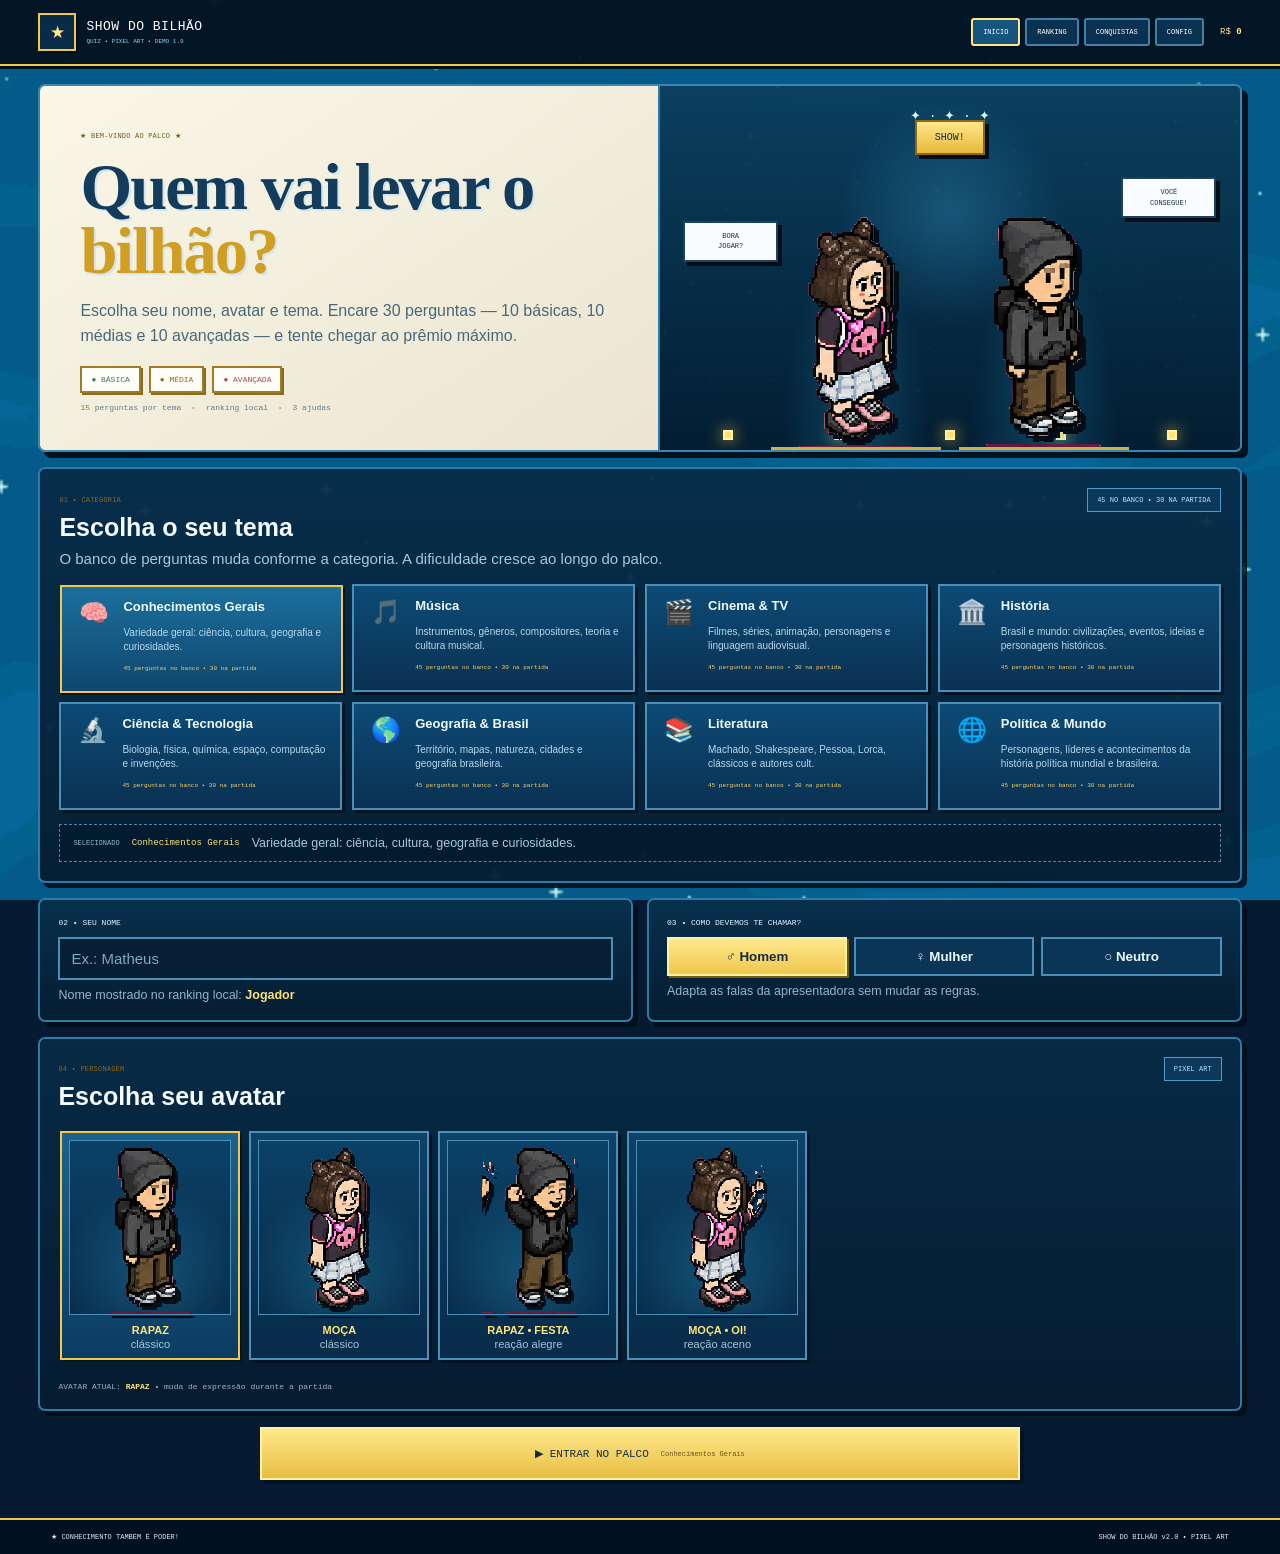
==== commit 00d5ca04: "Add files via upload" ====
--- a/index.html
+++ b/index.html
@@ -19,7 +19,7 @@
 
 
 /* =========================================================
-   V2.0 — IDENTIDADE VISUAL
+   V1.9 — VISUAL POLISH
    Somente apresentação: não altera regras da partida.
    ========================================================= */
 :root{
@@ -303,7 +303,7 @@
 <body>
 <div class="scanlines" aria-hidden="true"></div>
 <header class="topbar">
-  <button class="brand" data-view="home" aria-label="Voltar ao início"><span class="brand-mark">★</span><span><b>SHOW DO BILHÃO</b><small>QUIZ • PIXEL ART • V2.0</small></span></button>
+  <button class="brand" data-view="home" aria-label="Voltar ao início"><span class="brand-mark">★</span><span><b>SHOW DO BILHÃO</b><small>QUIZ • PIXEL ART • DEMO 1.9</small></span></button>
   <nav class="nav" aria-label="Menu principal">
     <button class="nav-btn active" data-view="home">INÍCIO</button>
     <button class="nav-btn" data-view="ranking">RANKING</button>
@@ -569,7 +569,7 @@
 function setRanking(v){localStorage.setItem(KEY,JSON.stringify(v))}
 function avatarSrc(g,s='normal'){
   const file=AV[g]?.[s]||AV[g]?.normal||AV.masculino.normal;
-  return `assets/${file}?v=20`;
+  return `assets/${file}?v=19`;
 }
 function avatarFallback(img,g){
   if(!img || img.dataset.avatarFallback==='1') return;
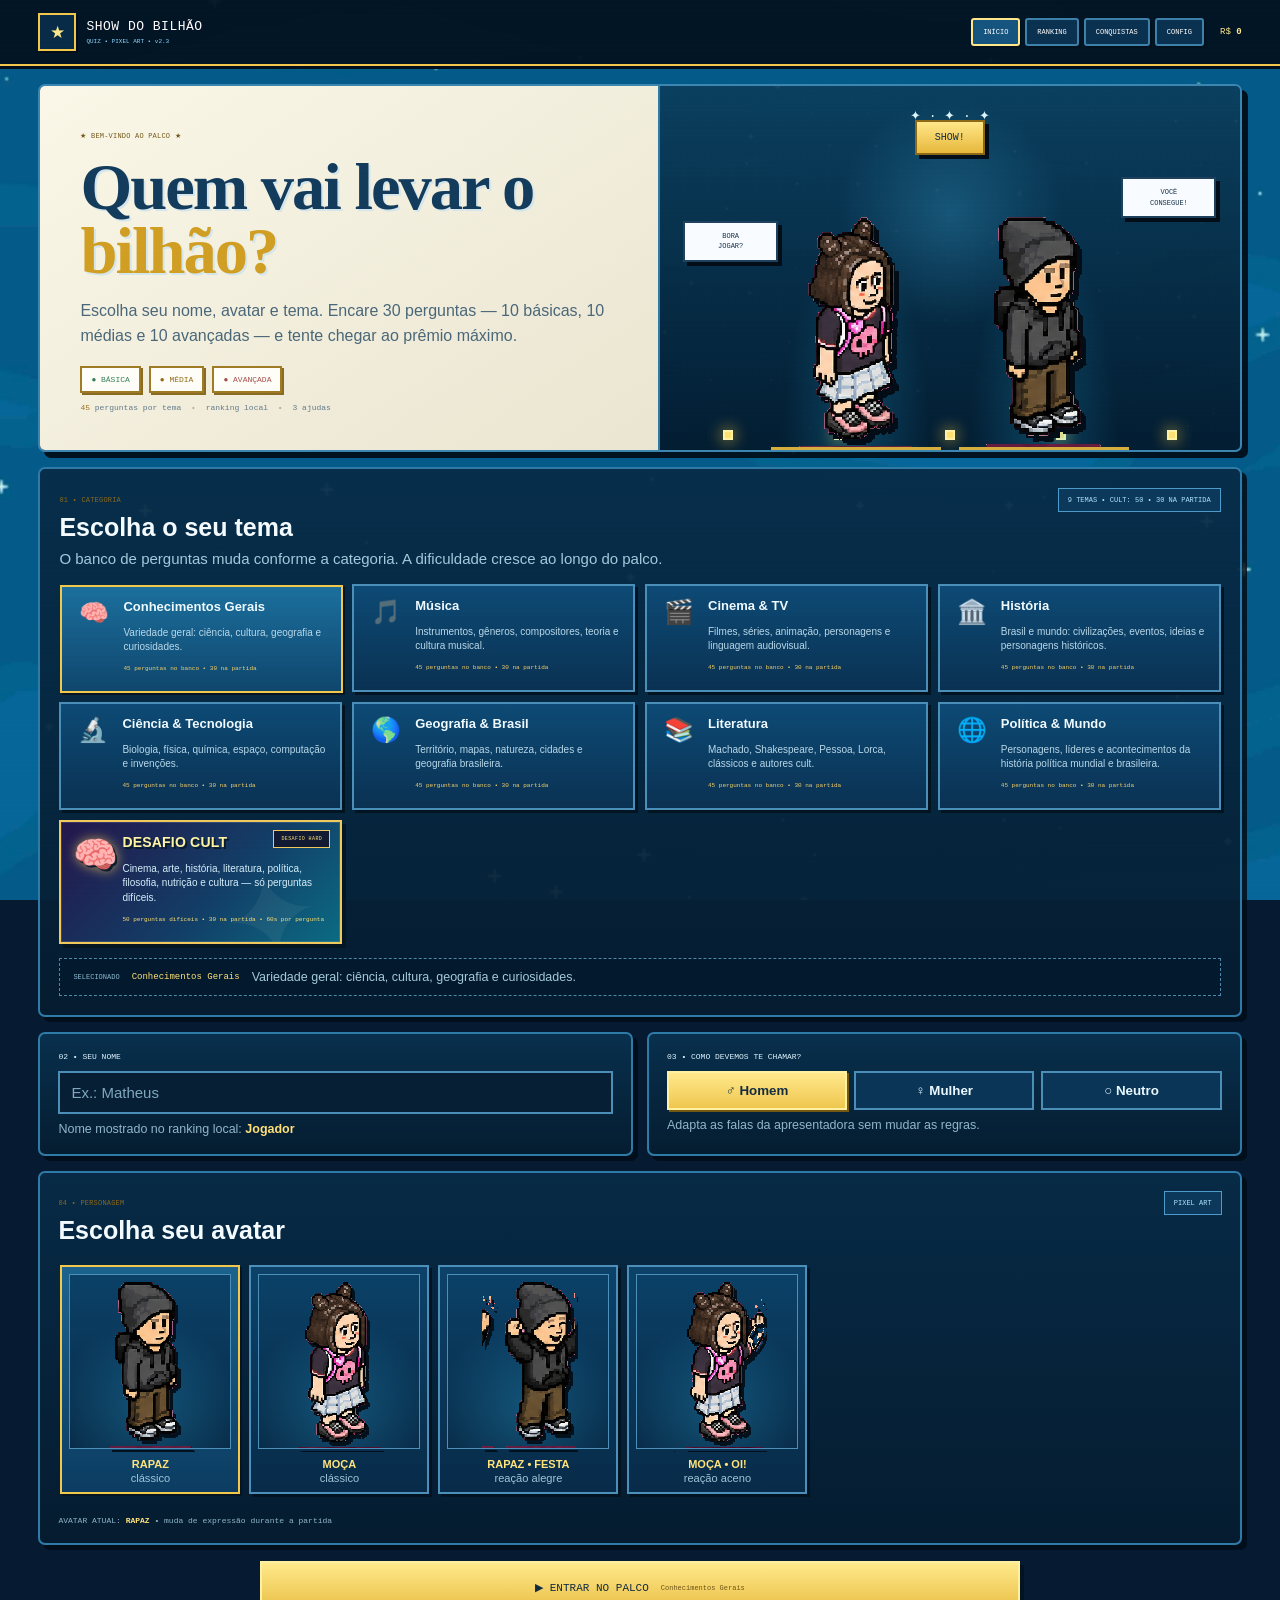
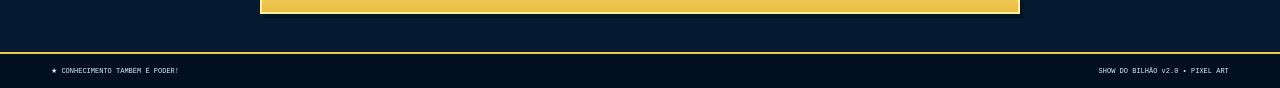
==== commit 8c634d10: "Add files via upload" ====
--- a/index.html
+++ b/index.html
@@ -4,8 +4,9 @@
 <meta charset="utf-8">
 <meta name="viewport" content="width=device-width,initial-scale=1,viewport-fit=cover">
 <meta name="theme-color" content="#0d2033">
+<meta name="version" content="Show do Bilhão v2.3 — Desafio Cult">
 <meta name="description" content="Show do Bilhão — quiz em pixel art, demo 2.0">
-<title>Show do Bilhão — Demo 2.0</title>
+<title>Show do Bilhão — Desafio Cult v2.3</title>
 <style id="gameStyles">
 :root{--navy:#0c1b2a;--navy2:#132b40;--blue:#dcecf4;--blue2:#c9e0ec;--cream:#fff8e8;--paper:#fffdf5;--ink:#17283a;--muted:#617384;--gold:#d4aa4c;--gold2:#f1cf78;--line:#486b82;--green:#4e946a;--red:#b75b5b;--shadow:#173049;--pixel:2px}
 *{box-sizing:border-box}html{scroll-behavior:smooth}body{margin:0;background:linear-gradient(#d7e8f0,#cbdfe9);color:var(--ink);font-family:Arial,Helvetica,sans-serif;font-size:15px;min-height:100vh}.scanlines{position:fixed;inset:0;pointer-events:none;z-index:50;background:repeating-linear-gradient(to bottom,rgba(255,255,255,.035) 0,rgba(255,255,255,.035) 1px,transparent 1px,transparent 4px);mix-blend-mode:soft-light}.topbar{position:sticky;top:0;z-index:20;display:flex;align-items:center;gap:18px;padding:9px max(14px,3vw);min-height:58px;background:var(--navy);border-bottom:3px solid var(--gold);color:#fff;box-shadow:0 3px 0 #08131f}.brand{display:flex;align-items:center;gap:10px;background:none;border:0;color:#fff;padding:0;text-align:left;cursor:pointer}.brand-mark{display:grid;place-items:center;width:36px;height:36px;border:2px solid var(--gold);color:var(--gold2);font-size:17px}.brand b{display:block;font:14px 'Press Start 2P',monospace;letter-spacing:.5px}.brand small{display:block;margin-top:4px;font:6px 'Press Start 2P',monospace;color:#b9cbd8}.nav{display:flex;gap:5px;margin-left:auto}.nav-btn,.menu-toggle{border:1px solid #6d8799;background:#152f45;color:#fff;padding:9px 10px;font:7px 'Press Start 2P',monospace;cursor:pointer}.nav-btn:hover,.nav-btn.active{background:#274b65;border-color:var(--gold2);color:#fff}.wallet{font:9px 'Press Start 2P',monospace;color:var(--gold2);white-space:nowrap}.menu-toggle{display:none}.app{width:min(1120px,94vw);margin:22px auto 35px}.view{display:none}.active-view{display:block}.panel{background:var(--paper);border:2px solid #29455a;box-shadow:6px 6px 0 var(--shadow)}.hero{display:grid;grid-template-columns:1.05fr .95fr;overflow:hidden;min-height:360px}.hero-copy{padding:42px 40px;background:linear-gradient(135deg,#fffaf0,#f6edda)}.eyebrow{font:8px 'Press Start 2P',monospace;letter-spacing:.2px;color:#8a671c}.hero h1{font-size:clamp(34px,5vw,58px);line-height:1.02;margin:18px 0;color:#17364e}.hero h1 span{color:#9b711e}.hero p{max-width:650px;font-size:17px;line-height:1.55;color:#516879}.ladder-mini{display:flex;gap:8px;flex-wrap:wrap;margin:24px 0 12px}.ladder-mini span{padding:8px 10px;border:1px solid #7d8f9b;font:8px 'Press Start 2P',monospace;background:#fff}.ladder-mini .basic{color:#43845e}.ladder-mini .medium{color:#9a761c}.ladder-mini .hard{color:#a74e4e}.hero-note{font:8px 'Press Start 2P',monospace;color:#65788a}.hero-note span{color:#9a731c}.hero-note i{font-style:normal;color:#aaa;margin:0 5px}.stage{position:relative;overflow:hidden;background:linear-gradient(#1a344c,#0e2234);display:flex;align-items:flex-end;justify-content:center;min-height:360px;border-left:2px solid #29455a}.stage-grid{position:absolute;inset:0;background:linear-gradient(rgba(255,255,255,.045) 1px,transparent 1px),linear-gradient(90deg,rgba(255,255,255,.045) 1px,transparent 1px);background-size:22px 22px;opacity:.55}.pixel-stars{position:absolute;top:22px;color:#e9c76e;font:13px 'Press Start 2P',monospace}.show-sign{position:absolute;top:52px;padding:12px 22px;background:#f7d774;color:#193147;border:3px solid #9b7721;box-shadow:5px 5px 0 #07131f;font:10px 'Press Start 2P',monospace}.stage-avatars{position:absolute;bottom:0;display:flex;gap:35px;align-items:end;z-index:2}.stage-avatar{width:145px;height:235px;display:flex;align-items:end;justify-content:center;background:linear-gradient(90deg,transparent 0 15%,rgba(255,255,255,.06) 15% 85%,transparent 85%);border-bottom:5px solid #b28c3e}.stage-avatar img{width:132px;height:220px;object-fit:contain;image-rendering:pixelated;filter:drop-shadow(5px 6px 0 #091522)}.bubble{position:absolute;z-index:3;padding:10px 13px;min-width:100px;background:#fff7dc;border:2px solid #1b3041;box-shadow:4px 4px 0 #091522;text-align:center;font:7px/1.5 'Press Start 2P',monospace;color:#173047}.bubble.left{left:5%;top:38%}.bubble.right{right:5%;top:28%}.stage-lights{position:absolute;bottom:10px;left:12px;right:12px;display:flex;justify-content:space-around}.stage-lights i{width:13px;height:13px;background:#e8c765;border:2px solid #fff1b0;box-shadow:0 0 14px #d9b747}.section-card{padding:24px;margin-top:18px}.section-heading{display:flex;justify-content:space-between;align-items:flex-start;gap:14px}.section-heading h2{font-size:27px;margin:8px 0 0;color:#1c3d55}.tag{padding:7px 9px;background:#e8f1f5;border:1px solid #8196a3;color:#597080;font:7px 'Press Start 2P',monospace;white-space:nowrap}.topic-intro{margin:8px 0 17px;color:var(--muted)}.topic-grid{display:grid;grid-template-columns:repeat(3,1fr);gap:11px}.topic-card{position:relative;display:grid;grid-template-columns:48px 1fr;grid-template-rows:auto auto auto;gap:4px 9px;min-height:112px;padding:14px;text-align:left;background:#f9f7ef;border:2px solid #7b919f;box-shadow:4px 4px 0 #bdc9cf;color:var(--ink);cursor:pointer;transition:transform .12s,background .12s,border-color .12s}.topic-card:hover{transform:translateY(-2px);background:#edf6fa}.topic-card.selected{transform:translate(2px,2px);background:#dcecf4;border-color:#315b76;box-shadow:1px 1px 0 #aab9c2}.topic-icon{grid-row:1/4;font-size:29px;display:grid;place-items:center}.topic-card b{font-size:14px}.topic-card small{font-size:11px;line-height:1.35;color:#617384}.topic-card em{font:7px 'Press Start 2P',monospace;color:#8d6b20;font-style:normal}.topic-selected{display:flex;align-items:center;gap:12px;flex-wrap:wrap;margin-top:14px;padding:11px 13px;border:1px dashed #8ca0ac;background:#eef5f6}.topic-selected span{font:7px 'Press Start 2P',monospace;color:#63798a}.topic-selected b{font:9px 'Press Start 2P',monospace;color:#7f601a}.topic-selected small{flex:1;min-width:180px;color:#657989}.setup-grid{display:grid;grid-template-columns:1fr 1fr;gap:18px;margin-top:18px}.field{padding:20px}.field label{display:block;font:8px 'Press Start 2P',monospace;color:#304d63;margin-bottom:10px}.field input{width:100%;padding:13px 12px;background:#fffdf5;border:2px solid #6e8798;font-size:16px;color:var(--ink);outline:0}.field input:focus{border-color:#2c5f80;box-shadow:0 0 0 3px #c7dfea}.field small{display:block;margin-top:8px;color:#6a7e8d}.field small b{color:#87651b}.choices{display:grid;grid-template-columns:repeat(3,1fr);gap:7px}.choice{padding:12px 8px;border:2px solid #7a8e9b;background:#f7f6f0;font-weight:900;cursor:pointer}.choice.selected{background:#f5d56f;border-color:#9a751d;box-shadow:2px 2px 0 #7d5c17}.avatar-grid{display:grid;grid-template-columns:repeat(4,1fr);gap:10px;margin-top:15px}.avatar-option{padding:8px;background:#f7f6f0;border:2px solid #8396a2;box-shadow:3px 3px 0 #bcc7cc;cursor:pointer;text-align:center;color:var(--ink)}.avatar-option.selected{background:#dcecf4;border-color:#315b76;box-shadow:1px 1px 0 #aab9c2}.avatar-art{height:175px;display:flex;align-items:end;justify-content:center;background:repeating-linear-gradient(0deg,#e8f2f6 0 8px,#e3edf1 8px 9px)}.avatar-art img{width:115px;height:168px;object-fit:contain;image-rendering:pixelated}.avatar-option b{display:block;font-size:11px;margin-top:9px}.avatar-option small{color:#657989}.avatar-status{margin-top:12px;font:8px 'Press Start 2P',monospace;color:#65798a}.avatar-status b{color:#8a681b}.extras-grid{display:grid;grid-template-columns:1fr 1fr;gap:18px;margin-top:18px}.extra{padding:15px}.extra-title{font:8px 'Press Start 2P',monospace;color:#2e4e64;padding-bottom:10px;border-bottom:1px solid #cbd4d9}.extra-title span{float:right;color:#8a681b}.extra-content{display:flex;align-items:center;gap:15px;min-height:125px}.extra-content img{width:120px;height:105px;object-fit:contain;image-rendering:pixelated}.extra-content b{font-size:14px}.extra-content p{color:#687d8c;line-height:1.4}.primary,.secondary,.danger{border:2px solid #29475e;cursor:pointer;font-weight:900}.primary{background:#f4cf65;color:#172b3d;padding:12px 18px;box-shadow:4px 4px 0 #18334a}.primary:hover{transform:translateY(-1px)}.primary.big{display:flex;align-items:center;justify-content:center;gap:12px;width:100%;margin-top:18px;padding:17px;font:10px 'Press Start 2P',monospace}.primary.big small{font:7px 'Press Start 2P',monospace;color:#705417}.secondary{background:#e5eef2;color:#233d52;padding:11px}.gamebar{display:grid;grid-template-columns:230px 1fr auto;align-items:center;gap:18px;padding:13px 15px}.player{display:flex;align-items:center;gap:10px}.mini-avatar{width:56px;height:66px;display:grid;place-items:end;background:#d9e9ef;border:1px solid #7e96a4;overflow:hidden}.mini-avatar img{width:53px;height:64px;object-fit:contain;image-rendering:pixelated}.player small{display:block;color:#627687;font-size:11px}.player b{display:block;margin-top:3px;font-size:16px}.progress-meta{display:flex;align-items:center;gap:10px;flex-wrap:wrap;font:8px 'Press Start 2P',monospace}.progress-meta span{color:#6b7f8e}.progress-meta #streak{margin-left:auto;color:#9a741a}.progress{height:10px;margin:8px 0 5px;background:#d9e3e7;border:1px solid #8196a2;overflow:hidden}.progress i{display:block;height:100%;width:0;background:linear-gradient(90deg,#4c8b69,#e2bd54);transition:width .25s}.progress-box>small{color:#6c7e8b}.prize{font:10px 'Press Start 2P',monospace;color:#856316;white-space:nowrap}.game-layout{display:grid;grid-template-columns:190px 1fr;gap:14px;margin-top:14px}.sidebar{padding:12px;display:flex;flex-direction:column;gap:8px;background:#f5f3e9}.side-head{display:flex;justify-content:space-between;font:7px 'Press Start 2P',monospace;color:#5d7180;padding-bottom:5px;border-bottom:1px solid #cbd3d7}.side-head b{color:#8b691c}.money-box{padding:13px;background:#e8f1f5;border:1px solid #849aa7;font:11px 'Press Start 2P',monospace;color:#7f611b}.life{display:flex;justify-content:space-between;align-items:center;text-align:left;padding:12px 10px;background:#fbfaf4;border:1px solid #8499a5;box-shadow:3px 3px 0 #bdc7cc;cursor:pointer;font-weight:900}.life:hover:not(:disabled){background:#e8f3f7}.life small{display:block;color:#758694;font-weight:400}.life:disabled{opacity:.45;cursor:not-allowed;box-shadow:1px 1px 0 #c2cbd0}.host-card{display:flex;gap:8px;align-items:center;min-height:100px;margin-top:5px;padding:8px;background:#dbeaf1;border:1px solid #7d94a2}.host-card img{width:52px;height:80px;object-fit:contain;image-rendering:pixelated}.host-card b{display:block;font:7px 'Press Start 2P',monospace;color:#3d596c;margin-bottom:7px}.host-card span{font-size:11px;line-height:1.35}.sidebar .secondary{margin-top:auto}.question{padding:20px;min-height:560px;position:relative;overflow:hidden}.question-top{display:flex;justify-content:space-between;align-items:flex-start;gap:15px}.difficulty{display:inline-block;padding:7px 9px;border:1px solid #a98a3e;background:#fff0b8;color:#866615;font:7px 'Press Start 2P',monospace}.question-topic{display:inline-block;margin-left:7px;padding:6px 8px;background:#edf4f7;border:1px solid #9aabb5;color:#597080;font:7px 'Press Start 2P',monospace}.timer-wrap{width:155px}.timer-wrap>span{display:block;text-align:right;font:8px 'Press Start 2P',monospace;color:#5b7180}.timer-wrap>span.danger{color:#a84848}.timer-wrap>span.off{color:#7e8b92}.timer{height:7px;margin-top:5px;background:#d7e1e5;border:1px solid #8296a1}.timer i{display:block;width:100%;height:100%;background:#5a8c70;transition:width .4s linear}.timer-wrap span.danger+.timer i{background:#b75b5b}.question-scene{height:95px;display:flex;align-items:end;justify-content:center;position:relative;margin:4px 0}.q-avatar{width:74px;height:84px;display:flex;align-items:end;justify-content:center;background:#dcebf1;border:1px solid #8399a5;overflow:hidden;z-index:2}.q-avatar img{width:68px;height:81px;object-fit:contain;image-rendering:pixelated}.scene-podium{position:absolute;bottom:0;width:210px;height:20px;background:#263f53;border:2px solid #6f8795;box-shadow:5px 5px 0 #152b3c}.q-plant{position:absolute;right:2%;bottom:3px;width:70px;height:70px;object-fit:contain;image-rendering:pixelated}.question h2{font-size:clamp(25px,3.3vw,38px);line-height:1.22;text-align:center;max-width:930px;margin:13px auto 22px;color:#152d43}.answers{display:grid;grid-template-columns:1fr 1fr;gap:12px}.answer{display:flex;align-items:center;gap:12px;min-height:70px;padding:13px 15px;text-align:left;background:#fcfaf1;border:2px solid #78909e;box-shadow:4px 4px 0 #bdc7cc;color:#172a3b;font-size:16px;font-weight:900;cursor:pointer;transition:.12s}.answer:hover:not(:disabled){transform:translateY(-2px);background:#eaf4f8}.answer:disabled{cursor:default}.answer-key{display:grid;place-items:center;min-width:30px;height:30px;background:#e9f0f3;border:1px solid #879ba6;font:9px 'Press Start 2P',monospace;color:#536a7a}.answer.correct{background:#d9f0df;border-color:#4e966b}.answer.correct .answer-key{background:#a9d7b7;border-color:#4e966b}.answer.wrong{background:#f5dddd;border-color:#b75b5b}.answer.disabled{opacity:.35;filter:grayscale(.3)}.reaction{min-height:35px;margin:14px auto 0;text-align:center;font:9px/1.5 'Press Start 2P',monospace;opacity:0;transform:translateY(4px);transition:.18s}.reaction.show{opacity:1;transform:none}.reaction.good{color:#28754b}.reaction.bad{color:#a34848}.explanation{display:none;max-width:820px;margin:9px auto 0;padding:10px 13px;background:#edf5f6;border-left:4px solid #7694a4;color:#5d7180;font-size:12px;line-height:1.45}.explanation.show{display:block}.next{display:block;margin:12px auto 0}.hidden{display:none!important}.page-head{padding:8px 2px 16px}.page-head h2{font-size:42px;margin:8px 0 4px;color:#193b54}.page-head p{margin:0;color:#5d7281}.ranking-panel{padding:15px}.rank-tabs{display:flex;gap:8px;margin-bottom:8px}.rank-tab{padding:9px 12px;background:#e9f1f4;border:1px solid #78909e;font-weight:900;cursor:pointer}.rank-tab.active{background:#f3d36d;border-color:#9c7720}.rank-row{display:grid;grid-template-columns:55px 1fr 140px 90px;gap:10px;align-items:center;padding:13px 8px;border-bottom:1px solid #d0d9dd}.rank-pos{font:9px 'Press Start 2P',monospace;color:#876719}.rank-name{font-weight:900}.rank-name small{display:block;color:#718492;font-size:10px;font-weight:400;margin-top:3px}.rank-score{text-align:right;font-weight:900;color:#745813}.rank-correct{text-align:right;color:#607687}.empty{text-align:center;padding:38px;color:#667b89}.achievement-grid{display:grid;grid-template-columns:repeat(3,1fr);gap:14px}.achievement{padding:18px;min-height:160px}.achievement .icon{font-size:36px}.achievement b{display:block;margin:10px 0 5px}.achievement small{display:block;color:#6c7f8c;min-height:34px}.achievement span{display:inline-block;margin-top:11px;font:7px 'Press Start 2P',monospace}.achievement.unlocked{background:#f9f4df}.achievement.locked{filter:grayscale(.8);opacity:.55}.achievement.unlocked span{color:#39805a}.settings{padding:22px;display:flex;flex-direction:column;gap:12px}.settings label{font-weight:900;padding:13px;background:#f5f2e8;border:1px solid #b6c3ca}.settings input[type=checkbox]{accent-color:#315b76;margin-right:9px}.settings input[type=number]{margin-left:8px;width:85px;padding:7px;border:1px solid #879ba6}.kbd-help{padding:12px;background:#edf4f6;border-left:4px solid #8ba0ad;color:#617582}.danger{align-self:flex-start;background:#f5dddd;color:#803d3d;padding:11px}.result{max-width:720px;margin:20px auto;text-align:center;padding:34px}.result>img{width:190px;height:105px;object-fit:contain}.result h2{font-size:38px;margin:13px 0 7px;color:#183b55}.result p{color:#5d7180}.result-topic{display:inline-block;padding:7px 10px;background:#e6f0f4;border:1px solid #8da1ad;color:#536b7c;font:8px 'Press Start 2P',monospace}.result-stats{display:flex;justify-content:center;gap:45px;margin:25px 0}.result-stats div{display:flex;flex-direction:column;gap:6px}.result-stats b{font:12px 'Press Start 2P',monospace;color:#866317}.result-stats small{color:#687d8b}.result-actions{display:flex;justify-content:center;gap:10px;flex-wrap:wrap}footer{display:flex;justify-content:space-between;gap:15px;padding:13px 4vw;background:#0c1b2a;color:#dbe7ee;border-top:3px solid var(--gold);font:7px 'Press Start 2P',monospace}.no-motion *{animation:none!important;transition:none!important}
@@ -298,12 +299,119 @@
 @media(max-width:650px){body{background-attachment:scroll}.app{width:95vw}.topbar{min-height:58px}.hero-copy{padding:28px 22px}.hero h1{font-size:38px}.hero p{font-size:14px}.stage{min-height:315px}.stage-avatar{width:130px;height:210px}.stage-avatar img{height:198px;max-width:118px}.bubble{font-size:6px}.setup-grid{grid-template-columns:1fr}.topic-grid{grid-template-columns:1fr}.avatar-grid-v2{grid-template-columns:1fr 1fr}.avatar-art{height:150px}.avatar-art img{height:142px}.primary.big{font-size:9px}.gamebar{grid-template-columns:1fr auto}.sidebar{grid-template-columns:1fr}.question h2{font-size:clamp(23px,7vw,31px)}}
 @media(max-width:390px){.avatar-grid-v2{grid-template-columns:1fr}.stage-avatars{gap:4px}.stage-avatar{width:105px}.bubble{display:none}}
 
+
+/* v2.3 — Desafio Cult visual integration */
+.topic-grid{grid-template-columns:repeat(4,minmax(0,1fr));}
+.topic-card.cult-topic{
+  grid-column:2 / span 2;
+  background:linear-gradient(135deg,#241448 0%,#39206c 52%,#142d56 100%);
+  border:2px solid #d7ad4d;
+  box-shadow:inset 0 0 0 1px rgba(255,255,255,.08),0 5px 0 #071522;
+  position:relative;
+  overflow:hidden;
+}
+.topic-card.cult-topic::before{
+  content:"★ DESAFIO HARD ★";
+  position:absolute;
+  top:9px; right:10px;
+  font-size:9px;
+  letter-spacing:1px;
+  color:#ffe38a;
+  font-weight:900;
+}
+.topic-card.cult-topic .topic-icon{filter:drop-shadow(0 0 6px rgba(255,211,91,.65));}
+.topic-card.cult-topic b{color:#fff3bd;}
+.topic-card.cult-topic em{color:#ffe28a;}
+.topic-card.cult-topic.selected{
+  border-color:#ffe07a;
+  background:linear-gradient(135deg,#3a1d68,#1b4270);
+  box-shadow:0 0 0 2px rgba(255,224,122,.22),0 5px 0 #071522;
+}
+@media(max-width:1050px){
+  .topic-grid{grid-template-columns:repeat(3,minmax(0,1fr));}
+  .topic-card.cult-topic{grid-column:2 / span 2;}
+}
+@media(max-width:760px){
+  .topic-grid{grid-template-columns:repeat(2,minmax(0,1fr));}
+  .topic-card.cult-topic{grid-column:1 / -1;}
+}
+@media(max-width:520px){
+  .topic-grid{grid-template-columns:1fr;}
+  .topic-card.cult-topic{grid-column:1;}
+}
+
+
+
+
+/* DESAFIO CULT — destaque visual e identidade própria */
+.topic-card.cult-topic{
+  grid-column:span 2;
+  min-height:126px;
+  background:linear-gradient(135deg,#24164b 0%,#123f67 58%,#0b6b83 100%);
+  border:2px solid #f0c95d;
+  box-shadow:4px 4px 0 #061522, inset 0 0 0 1px rgba(255,255,255,.12);
+  color:#fff;
+  overflow:hidden;
+}
+.topic-card.cult-topic:before{
+  content:'DESAFIO HARD';
+  position:absolute;
+  top:8px;
+  right:10px;
+  padding:5px 7px;
+  border:1px solid #f0c95d;
+  background:#111a32;
+  color:#ffe27a;
+  font:6px 'Press Start 2P',monospace;
+  letter-spacing:.4px;
+}
+.topic-card.cult-topic:after{
+  content:'✦';
+  position:absolute;
+  right:18px;
+  bottom:-34px;
+  font-size:120px;
+  line-height:1;
+  color:rgba(255,255,255,.055);
+  transform:rotate(-12deg);
+  pointer-events:none;
+}
+.topic-card.cult-topic:hover{
+  background:linear-gradient(135deg,#322064 0%,#14537e 58%,#0b8093 100%);
+  border-color:#fff0a4;
+}
+.topic-card.cult-topic.selected{
+  background:linear-gradient(135deg,#3b286f 0%,#17648e 58%,#0e8497 100%);
+  border-color:#ffe071;
+  box-shadow:2px 2px 0 #071522,0 0 18px rgba(255,211,83,.18);
+}
+.topic-card.cult-topic .topic-icon{font-size:36px;color:#ffe071;text-shadow:2px 2px 0 #0b1c2d}
+.topic-card.cult-topic b{font-size:16px;color:#fff3a4;text-shadow:2px 2px 0 #091b2b}
+.topic-card.cult-topic small{color:#d5effc;max-width:650px}
+.topic-card.cult-topic em{color:#ffe071}
+body.cult-selected .topic-selected{
+  border-color:#d7ad3d;
+  background:linear-gradient(90deg,rgba(45,25,84,.72),rgba(7,50,78,.78));
+}
+body.cult-selected .topic-selected b{color:#ffe071}
+body.cult-game .question-panel,
+body.cult-game .question-scene{border-color:#b78c2e}
+body.cult-game .difficulty{background:#39246a;border-color:#e3b947;color:#ffe071}
+body.cult-game .question-topic{color:#b9dcf2}
+body.cult-game .timer{border-color:#e3b947}
+body.cult-game .timer i{background:linear-gradient(90deg,#8d5bd2,#ffe071)}
+body.cult-game .question h2{text-shadow:2px 2px 0 #281746}.topic-card.cult-topic{grid-column:span 2}.topic-card.cult-topic{grid-column:span 1;min-height:120px}.topic-card.cult-topic:before{font-size:5px}.topic-card.cult-topic b{font-size:14px}
+.topic-card.cult-topic{grid-column:span 2;min-height:124px;}
+.topic-card.cult-topic b{letter-spacing:.2px;}
+.topic-card.cult-topic small{line-height:1.45;}
+  .topic-card.cult-topic{grid-column:span 2;}
+  .topic-card.cult-topic{grid-column:span 1;}
 </style>
 </head>
 <body>
 <div class="scanlines" aria-hidden="true"></div>
 <header class="topbar">
-  <button class="brand" data-view="home" aria-label="Voltar ao início"><span class="brand-mark">★</span><span><b>SHOW DO BILHÃO</b><small>QUIZ • PIXEL ART • DEMO 1.9</small></span></button>
+  <button class="brand" data-view="home" aria-label="Voltar ao início"><span class="brand-mark">★</span><span><b>SHOW DO BILHÃO</b><small>QUIZ • PIXEL ART • v2.3</small></span></button>
   <nav class="nav" aria-label="Menu principal">
     <button class="nav-btn active" data-view="home">INÍCIO</button>
     <button class="nav-btn" data-view="ranking">RANKING</button>
@@ -321,7 +429,7 @@
       <h1>Quem vai levar o <span>bilhão?</span></h1>
       <p>Escolha seu nome, avatar e tema. Encare 30 perguntas — 10 básicas, 10 médias e 10 avançadas — e tente chegar ao prêmio máximo.</p>
       <div class="ladder-mini"><span class="basic">● BÁSICA</span><span class="medium">● MÉDIA</span><span class="hard">● AVANÇADA</span></div>
-      <div class="hero-note"><span>15</span> perguntas por tema <i>•</i> ranking local <i>•</i> 3 ajudas</div>
+      <div class="hero-note"><span>45</span> perguntas por tema <i>•</i> ranking local <i>•</i> 3 ajudas</div>
     </div>
     <div class="stage">
       <div class="stage-grid"></div><div class="pixel-stars">✦ · ✦ · ✦</div><div class="show-sign">SHOW!</div>
@@ -332,9 +440,9 @@
   </div>
 
   <div class="panel section-card topic-panel">
-    <div class="section-heading"><div><span class="eyebrow">01 • CATEGORIA</span><h2>Escolha o seu tema</h2></div><span class="tag">45 NO BANCO • 30 NA PARTIDA</span></div>
+    <div class="section-heading"><div><span class="eyebrow">01 • CATEGORIA</span><h2>Escolha o seu tema</h2></div><span class="tag">9 TEMAS • CULT: 50 • 30 NA PARTIDA</span></div>
     <p class="topic-intro">O banco de perguntas muda conforme a categoria. A dificuldade cresce ao longo do palco.</p>
-    <div id="topicGrid" class="topic-grid"></div>
+    <div id="topicGrid" class="topic-grid"></div><noscript><div class="topic-selected"><b>Desafio Cult</b> — ative JavaScript para carregar os temas.</div></noscript>
     <div class="topic-selected"><span>SELECIONADO</span><b id="selectedTopicName">Conhecimentos Gerais</b><small id="selectedTopicDesc"></small></div>
   </div>
 
@@ -391,6 +499,7 @@
 </main>
 <footer><span>★ CONHECIMENTO TAMBÉM É PODER!</span><span>SHOW DO BILHÃO v2.0 • PIXEL ART</span></footer>
 <script id="gameScript">
+
 const PRIZES=[1000,2000,3000,4000,5000,6000,7000,8000,9000,10000,15000,25000,35000,45000,55000,65000,75000,85000,95000,100000,150000,250000,350000,450000,550000,650000,750000,850000,900000,1000000];
 const raw={
 'Conhecimentos Gerais':[
@@ -538,6 +647,60 @@
 ['MÉDIA','Qual presidente brasileiro assumiu após a renúncia de Jânio Quadros em 1961?',['João Goulart','Juscelino Kubitschek','Castelo Branco','Tancredo Neves'],0],['MÉDIA','Qual líder cubano era aliado próximo de Che Guevara na Revolução Cubana?',['Fidel Castro','Batista','Kennedy','Nasser'],0],['MÉDIA','Qual presidente dos EUA iniciou o mandato em janeiro de 1961?',['John F. Kennedy','Lyndon Johnson','Eisenhower','Nixon'],0],['MÉDIA','Qual país adotou a política de abertura econômica associada a Deng Xiaoping?',['China','Japão','Coreia do Sul','Vietnã'],0],['MÉDIA','Qual organização militar foi criada em 1949 no Atlântico Norte?',['OTAN','ONU','OEA','Pacto de Varsóvia'],0],
 ['AVANÇADA','Qual presidente brasileiro promulgou a Constituição de 1988 durante seu governo?',['José Sarney','Tancredo Neves','Collor','Itamar Franco'],0],['AVANÇADA','Qual acordo de 1998 ajudou a encerrar décadas de conflito na Irlanda do Norte?',['Acordo de Belfast','Acordo de Oslo','Tratado de Maastricht','Acordo de Dayton'],0],['AVANÇADA','Qual líder palestino assinou os Acordos de Oslo com Israel como representante da OLP?',['Yasser Arafat','Anwar Sadat','Hafez al-Assad','Gamal Nasser'],0],['AVANÇADA','Qual presidente americano ficou associado à política de détente com a URSS e à abertura para a China nos anos 1970?',['Richard Nixon','John Kennedy','Harry Truman','Jimmy Carter'],0],['AVANÇADA','Qual conferência de 1954 encerrou a guerra da Indochina francesa?',['Genebra','Bandung','Yalta','Potsdam'],0]);
 for(const [k,v] of Object.entries(EXTRA)){if(raw[k]) raw[k].push(...v); else raw[k]=v;}
+
+// DESAFIO CULT — banco separado, sem perguntas fáceis.
+raw['Desafio Cult']=[
+['CULT','Em “Persona”, de Ingmar Bergman, qual atriz interpreta Elisabet Vogler?',['Liv Ullmann','Bibi Andersson','Ingrid Thulin','Harriet Andersson'],0],
+['CULT','Qual filme de Andrei Tarkovsky acompanha Kris Kelvin em uma estação espacial orbitando Solaris?',['Stalker','Solaris','Nostalgia','O Sacrifício'],1],
+['CULT','Em “O Ano Passado em Marienbad”, quem dirigiu o filme?',['Alain Resnais','Éric Rohmer','Jean-Luc Godard','Claude Chabrol'],0],
+['CULT','Qual filme de Luis Buñuel satiriza a burguesia através de um grupo incapaz de concluir um jantar?',['O Discreto Charme da Burguesia','O Anjo Exterminador','Viridiana','Belle de Jour'],0],
+['CULT','Qual cineasta japonês dirigiu “A Mulher da Areia”?',['Hiroshi Teshigahara','Kenji Mizoguchi','Nagisa Oshima','Shohei Imamura'],0],
+['CULT','Qual diretor realizou “Jeanne Dielman, 23 quai du Commerce, 1080 Bruxelles”?',['Chantal Akerman','Agnès Varda','Claire Denis','Márta Mészáros'],0],
+['CULT','Quem pintou “Las Meninas”?',['Diego Velázquez','Francisco Goya','El Greco','Bartolomé Esteban Murillo'],0],
+['CULT','A qual movimento é associado o quadro “A Persistência da Memória”, de Salvador Dalí?',['Cubismo','Surrealismo','Futurismo','Dadaísmo'],1],
+['CULT','Quem escreveu o ensaio “A Obra de Arte na Era de sua Reprodutibilidade Técnica”?',['Walter Benjamin','Theodor Adorno','Herbert Marcuse','Max Horkheimer'],0],
+['CULT','Qual artista é associado ao conceito de “readymade” em obras como “Fonte”?',['Marcel Duchamp','Man Ray','Joseph Beuys','Kurt Schwitters'],0],
+['CULT','Qual arquiteta projetou a Casa de Vidro em São Paulo?',['Lina Bo Bardi','Zaha Hadid','Eileen Gray','Charlotte Perriand'],0],
+['CULT','Qual pintor espanhol é autor de “Guernica”?',['Joan Miró','Pablo Picasso','Juan Gris','Antoni Tàpies'],1],
+['CULT','Qual acontecimento de 1618 é tradicionalmente usado como marco inicial da Guerra dos Trinta Anos?',['Defenestração de Praga','Paz de Augsburgo','Paz de Vestfália','Revolta de Flandres'],0],
+['CULT','Qual tratado de 1648 é associado ao encerramento da Guerra dos Trinta Anos?',['Tratado de Utrecht','Paz de Vestfália','Tratado de Tordesilhas','Paz de Cateau-Cambrésis'],1],
+['CULT','Qual império tinha Tenochtitlán como capital antes da conquista espanhola?',['Asteca','Inca','Muisca','Tolteca'],0],
+['CULT','Qual batalha de 732 é tradicionalmente associada à derrota das forças omíadas por Carlos Martel?',['Poitiers/Tours','Hastings','Manzikert','Lechfeld'],0],
+['CULT','Qual dinastia chinesa patrocinou as grandes viagens marítimas de Zheng He no século XV?',['Ming','Han','Tang','Song'],0],
+['CULT','Qual revolta brasileira de 1835, na Bahia, teve forte participação de africanos muçulmanos?',['Revolta dos Malês','Sabinada','Cabanagem','Balaiada'],0],
+['CULT','Qual conferência de 1955 reuniu países afro-asiáticos e ficou associada ao espírito de Bandung?',['Conferência de Bandung','Conferência de Yalta','Conferência de Potsdam','Conferência de Bretton Woods'],0],
+['CULT','Qual acontecimento de 1453 é frequentemente usado como marco final da Idade Média europeia?',['Queda de Constantinopla','Queda de Roma','Descoberta da América','Coroação de Carlos Magno'],0],
+['CULT','Qual romance de Machado de Assis é narrado por um defunto autor?',['Memórias Póstumas de Brás Cubas','Dom Casmurro','Quincas Borba','Esaú e Jacó'],0],
+['CULT','Qual heterônimo de Fernando Pessoa é apresentado como guardador de rebanhos e defensor de uma percepção não metafísica da natureza?',['Alberto Caeiro','Ricardo Reis','Álvaro de Campos','Bernardo Soares'],0],
+['CULT','Qual romance de Italo Calvino apresenta dez histórias de leitura dentro de sua própria estrutura?',['Se um viajante numa noite de inverno','O Barão nas Árvores','As Cidades Invisíveis','O Cavaleiro Inexistente'],0],
+['CULT','Quem escreveu “O Homem sem Qualidades”?',['Robert Musil','Hermann Broch','Thomas Mann','Stefan Zweig'],0],
+['CULT','Qual poeta chileno publicou “Altazor”?',['Vicente Huidobro','Pablo Neruda','Gabriela Mistral','Nicanor Parra'],0],
+['CULT','Em “O Castelo”, de Kafka, qual é a profissão do protagonista K.?',['Agrimensor','Advogado','Médico','Professor'],0],
+['CULT','Qual líder soviético lançou as políticas de glasnost e perestroika na segunda metade dos anos 1980?',['Mikhail Gorbachev','Leonid Brejnev','Nikita Khrushchev','Andrei Gromyko'],0],
+['CULT','Qual acordo de 1978, mediado pelos Estados Unidos, resultou em um tratado de paz entre Egito e Israel em 1979?',['Acordos de Camp David','Acordos de Oslo','Acordos de Dayton','Acordos de Helsinque'],0],
+['CULT','Quem foi presidente do Brasil quando a Constituição de 1988 foi promulgada?',['José Sarney','Tancredo Neves','Fernando Collor','Itamar Franco'],0],
+['CULT','Qual líder sul-africano foi libertado em 1990 após décadas de prisão e tornou-se presidente em 1994?',['Nelson Mandela','Oliver Tambo','Desmond Tutu','F. W. de Klerk'],0],
+['CULT','Qual conferência de 1884–1885 estabeleceu regras europeias para a ocupação colonial da África?',['Conferência de Berlim','Conferência de Viena','Congresso de Paris','Conferência de Bruxelas'],0],
+['CULT','Qual presidente dos Estados Unidos foi associado à Doutrina Truman, anunciada em 1947?',['Harry Truman','Dwight Eisenhower','Franklin D. Roosevelt','John F. Kennedy'],0],
+['CULT','Qual filósofo escreveu “Ser e Tempo”?',['Martin Heidegger','Edmund Husserl','Karl Jaspers','Hans-Georg Gadamer'],0],
+['CULT','Qual obra de Immanuel Kant apresenta a formulação do imperativo categórico como princípio central da moral?',['Fundamentação da Metafísica dos Costumes','Crítica da Razão Pura','Crítica do Juízo','A Religião nos Limites da Simples Razão'],0],
+['CULT','Qual filósofo desenvolveu a noção de “eterno retorno” como um motivo central de sua obra?',['Friedrich Nietzsche','Arthur Schopenhauer','Søren Kierkegaard','Georg Hegel'],0],
+['CULT','Qual pensador escreveu “A Sociedade do Espetáculo”?',['Guy Debord','Michel Foucault','Jean Baudrillard','Pierre Bourdieu'],0],
+['CULT','Na filosofia de Platão, qual diálogo é especialmente associado à alegoria da caverna?',['A República','Fédon','Timeu','Sofista'],0],
+['CULT','Qual filósofa escreveu “A Condição Humana”?',['Hannah Arendt','Simone de Beauvoir','Judith Butler','Edith Stein'],0],
+['CULT','Qual vitamina é necessária para a síntese hepática de vários fatores de coagulação?',['Vitamina K','Vitamina C','Vitamina B1','Vitamina E'],0],
+['CULT','Qual ácido graxo é classificado como essencial porque o organismo humano não o sintetiza em quantidade suficiente?',['Ácido linoleico','Ácido palmítico','Ácido esteárico','Ácido oleico'],0],
+['CULT','Qual componente dos alimentos fornece 4 kcal por grama e é formado por aminoácidos?',['Proteína','Lipídio','Álcool','Água'],0],
+['CULT','A deficiência grave de niacina, vitamina B3, está classicamente associada a qual doença?',['Pelagra','Escorbuto','Beribéri','Raquitismo'],0],
+['CULT','Qual mineral é componente central da molécula de hemoglobina?',['Ferro','Cálcio','Magnésio','Zinco'],0],
+['CULT','Qual processo metabólico converte glicose em piruvato no citosol?',['Glicólise','Ciclo de Krebs','Beta-oxidação','Gliconeogênese'],0],
+['CULT','Qual unidade é usada para medir atividade catalítica de enzimas no Sistema Internacional?',['Katal','Joule','Pascal','Siemens'],0],
+['CULT','Qual fenômeno físico explica a mudança aparente de frequência de uma onda devido ao movimento relativo entre fonte e observador?',['Efeito Doppler','Efeito Compton','Efeito fotoelétrico','Ressonância'],0],
+['CULT','Qual manuscrito medieval ricamente ilustrado é famoso por sua linguagem ainda não decifrada?',['Manuscrito Voynich','Códice Gigas','Livro de Kells','Códice Mendoza'],0],
+['CULT','Qual civilização mesoamericana desenvolveu o conceito de zero de forma independente em sua tradição matemática?',['Maia','Asteca','Olmeca','Tolteca'],0],
+['CULT','Qual compositor escreveu “A Sagração da Primavera”?',['Igor Stravinsky','Claude Debussy','Arnold Schoenberg','Maurice Ravel'],0],
+['CULT','Qual banda lançou o álbum “Mezzanine”, frequentemente associado ao trip hop?',['Massive Attack','Portishead','Cocteau Twins','The Chemical Brothers'],0]
+];
 const TOPICS={
  'Conhecimentos Gerais':['🧠','Conhecimentos Gerais','Variedade geral: ciência, cultura, geografia e curiosidades.'],
  'Música':['🎵','Música','Instrumentos, gêneros, compositores, teoria e cultura musical.'],
@@ -547,7 +710,8 @@
  'Geografia & Brasil':['🌎','Geografia & Brasil','Território, mapas, natureza, cidades e geografia brasileira.']
 ,
  'Literatura':['📚','Literatura','Machado, Shakespeare, Pessoa, Lorca, clássicos e autores cult.'],
- 'Política & Mundo':['🌐','Política & Mundo','Personagens, líderes e acontecimentos da história política mundial e brasileira.']
+ 'Política & Mundo':['🌐','Política & Mundo','Personagens, líderes e acontecimentos da história política mundial e brasileira.'],
+ 'Desafio Cult':['🧠','DESAFIO CULT','Cinema, arte, história, literatura, política, filosofia, nutrição e cultura — só perguntas difíceis.']
 };
 const AV={masculino:{normal:'avatar-masculino-v2-normal.png',wave:'avatar-masculino-v2-wave.png',happy:'avatar-masculino-v2-happy.png',sad:'avatar-masculino-v2-sad.png',think:'avatar-masculino-v2-think.png'},feminino:{normal:'avatar-feminino-v2-normal.png',wave:'avatar-feminino-v2-wave.png',happy:'avatar-feminino-v2-happy.png',sad:'avatar-feminino-v2-sad.png',think:'avatar-feminino-v2-think.png'}};
 const REACTIONS={
@@ -594,7 +758,12 @@
  if(PRIZES[9]!==10000||PRIZES[19]!==100000||PRIZES[29]!==1000000)return false;
  return topics.every(t=>{
    const bank=raw[t];
-   if(!Array.isArray(bank)||bank.length!==45)return false;
+   if(!Array.isArray(bank))return false;
+   if(t==='Desafio Cult'){
+     if(bank.length<45)return false;
+     return bank.every(x=>Array.isArray(x)&&x[0]==='CULT'&&typeof x[1]==='string'&&Array.isArray(x[2])&&x[2].length===4&&new Set(x[2].map(String)).size===4&&Number.isInteger(x[3])&&x[3]>=0&&x[3]<=3);
+   }
+   if(bank.length!==45)return false;
    for(const d of ['BÁSICA','MÉDIA','AVANÇADA']){
      const rows=bank.filter(x=>x[0]===d);
      if(rows.length!==15)return false;
@@ -609,11 +778,14 @@
 }
 function buildGameQuestions(topic){
  const bank=raw[topic];if(!Array.isArray(bank))return [];
+ if(topic==='Desafio Cult'){
+   return shuffle(bank).slice(0,30).map((x,i)=>{const opts=shuffle(x[2].map((text,j)=>({text,j})));return {topic,d:'CULT',q:x[1],a:opts.map(o=>o.text),c:opts.findIndex(o=>o.j===x[3]),p:PRIZES[i]}});
+ }
  const out=[];for(const d of ['BÁSICA','MÉDIA','AVANÇADA']) shuffle(bank.filter(x=>x[0]===d)).slice(0,10).forEach(x=>{const opts=shuffle(x[2].map((text,i)=>({text,i})));out.push({topic,d:x[0],q:x[1],a:opts.map(o=>o.text),c:opts.findIndex(o=>o.i===x[3]),p:PRIZES[out.length]})});
  return out;
 }
-function renderTopics(){const box=$('topicGrid');box.innerHTML=Object.entries(TOPICS).map(([k,v])=>`<button type="button" class="topic-card" data-topic="${escapeHtml(k)}"><span class="topic-icon">${v[0]}</span><b>${v[1]}</b><small>${v[2]}</small><em>45 perguntas no banco • 30 na partida</em></button>`).join('');box.querySelectorAll('.topic-card').forEach(b=>b.onclick=()=>selectTopic(b.dataset.topic));selectTopic(state.topic)}
-function selectTopic(topic){if(!TOPICS[topic])return;state.topic=topic;document.querySelectorAll('.topic-card').forEach(b=>b.classList.toggle('selected',b.dataset.topic===topic));$('selectedTopicName').textContent=TOPICS[topic][1];$('selectedTopicDesc').textContent=TOPICS[topic][2];$('startTopic').textContent=TOPICS[topic][1]}
+function renderTopics(){const box=$('topicGrid');if(!box)return;const entries=Object.entries(TOPICS);box.innerHTML=entries.map(([k,v])=>{const cult=k==='Desafio Cult';return `<button type="button" class="topic-card ${cult?'cult-topic':''}" data-topic="${escapeHtml(k)}" aria-label="${escapeHtml(v[1])}"><span class="topic-icon">${v[0]}</span><b>${v[1]}</b><small>${v[2]}</small><em>${cult?'50 perguntas difíceis • 30 na partida • 60s por pergunta':'45 perguntas no banco • 30 na partida'}</em></button>`}).join('');box.querySelectorAll('.topic-card').forEach(b=>b.onclick=()=>selectTopic(b.dataset.topic));selectTopic(state.topic);document.documentElement.dataset.topicCount=String(entries.length)}
+function selectTopic(topic){if(!TOPICS[topic])return;state.topic=topic;document.querySelectorAll('.topic-card').forEach(b=>b.classList.toggle('selected',b.dataset.topic===topic));$('selectedTopicName').textContent=TOPICS[topic][1];$('selectedTopicDesc').textContent=TOPICS[topic][2];$('startTopic').textContent=TOPICS[topic][1];document.body.classList.toggle('cult-selected',topic==='Desafio Cult')}
 function selectAvatar(g,s='normal'){if(!AV[g])g='masculino';state.avatar=g;state.avatarState=s;document.querySelectorAll('.avatar-option').forEach(x=>x.classList.toggle('selected',x.dataset.avatar===g&&x.dataset.state===s));syncAvatars()}
 function syncAvatars(){bindAvatarFallbacks();const s=state.avatarState;[['heroFemale','feminino','normal'],['heroMale','masculino','normal'],['gameAvatar',state.avatar,s],['questionAvatar',state.avatar,s],['hostAvatar',state.gender==='feminino'?'masculino':'feminino','normal']].forEach(([id,g,st])=>{if($(id))$(id).src=avatarSrc(g,st)});$('avatarName').textContent=state.avatar==='feminino'?'MOÇA':'RAPAZ'}
 function greeting(){return state.gender==='feminino'?`Boa sorte, ${state.name}, garota!`:state.gender==='masculino'?`Boa sorte, ${state.name}, rapaz!`:`Boa sorte, ${state.name}!`}
@@ -624,13 +796,13 @@
 function updateLives(){const n=state.lives;$('lives').textContent='❤'.repeat(n)+'♡'.repeat(3-n);$('errors').textContent=`ERROS ${state.errors}/3`;$('lifeBar').style.width=`${(n/3)*100}%`}
 function updateLifelines(){[['hint50',state.used50],['hintAudience',state.usedAudience],['hintSkip',state.usedSkip]].forEach(([id,used])=>$(id).disabled=used||state.answered);}
 function updateMeter(){const pct=((state.index)/state.questions.length)*100;$('progress').style.width=`${pct}%`;$('progressText').textContent=`${state.index}/${state.questions.length}`}
-function startTimer(){clearInterval(timerId);const s=getSettings();if(!s.timer){$('timer').classList.add('off');$('timer').textContent='SEM TEMPO';return}state.timeLeft=s.timerSeconds;$('timer').classList.remove('off','danger');paintTimer();timerId=setInterval(()=>{if(state.answered||state.finished)return;state.timeLeft--;paintTimer();if(state.timeLeft<=0){clearInterval(timerId);timeoutAnswer()}},1000)}
-function paintTimer(){const s=getSettings();const pct=clamp(state.timeLeft/s.timerSeconds*100,0,100);$('timer').textContent=`⏱ ${state.timeLeft}s`;$('timerBar').style.width=`${pct}%`;$('timer').classList.toggle('danger',state.timeLeft<=5)}
+function startTimer(){clearInterval(timerId);const s=getSettings();const seconds=state.topic==='Desafio Cult'?60:s.timerSeconds;if(state.topic!=='Desafio Cult'&&!s.timer){$('timer').classList.add('off');$('timer').textContent='SEM TEMPO';return}state.timeLeft=seconds;$('timer').classList.remove('off','danger');paintTimer();timerId=setInterval(()=>{if(state.answered||state.finished)return;state.timeLeft--;paintTimer();if(state.timeLeft<=0){clearInterval(timerId);timeoutAnswer()}},1000)}
+function paintTimer(){const s=getSettings();const seconds=state.topic==='Desafio Cult'?60:s.timerSeconds;const pct=clamp(state.timeLeft/seconds*100,0,100);$('timer').textContent=`⏱ ${state.timeLeft}s`;$('timerBar').style.width=`${pct}%`;$('timer').classList.toggle('danger',state.timeLeft<=10)}
 function timeoutAnswer(){if(state.answered)return;const q=state.questions[state.index];state.answered=true;document.querySelectorAll('.answer').forEach(b=>b.disabled=true);document.querySelectorAll('.answer')[q.c]?.classList.add('correct');state.streak=0;state.errors++;state.lives=Math.max(0,3-state.errors);syncStateAvatar('sad');react('bad',state.errors>=3?'TEMPO ESGOTADO! 3 erros. Fim de jogo.':'TEMPO ESGOTADO! A planta estava mais rápida.');tone(130,.2);$('nextBtn').classList.remove('hidden');updateLifelines();updateLives()}
 function syncStateAvatar(s){state.avatarState=s;syncAvatars()}
 function loadQuestion(){
  const q=state.questions[state.index];if(!q){finish();return}state.answered=false;clearInterval(timerId);syncStateAvatar('normal');
- $('roundLabel').textContent=`PERGUNTA ${state.index+1}/${state.questions.length}`;$('difficulty').textContent=q.d;$('questionTopic').textContent=TOPICS[q.topic][1];$('question').textContent=q.q;$('reaction').className='reaction';$('reaction').textContent='';$('nextBtn').classList.add('hidden');$('streak').textContent=`🔥 ${state.streak}`;$('prizeNext').textContent=`R$ ${money(q.p)}`;updateMeter();updatePrize();updateLifelines();updateLives();
+ $('roundLabel').textContent=`PERGUNTA ${state.index+1}/${state.questions.length}`;$('difficulty').textContent=q.d;$('questionTopic').textContent=TOPICS[q.topic][1];document.body.classList.toggle('cult-game',q.topic==='Desafio Cult');$('question').textContent=q.q;$('reaction').className='reaction';$('reaction').textContent='';$('nextBtn').classList.add('hidden');$('streak').textContent=`🔥 ${state.streak}`;$('prizeNext').textContent=`R$ ${money(q.p)}`;updateMeter();updatePrize();updateLifelines();updateLives();
  const wrap=$('answers');wrap.innerHTML='';q.a.forEach((text,i)=>{const b=document.createElement('button');b.type='button';b.className='answer';b.innerHTML=`<span class="answer-key">${String.fromCharCode(65+i)}</span><span>${escapeHtml(text)}</span>`;b.onclick=()=>answer(i,b);wrap.appendChild(b)});startTimer();
 }
 function answer(i,btn){if(state.answered||state.finished)return;state.answered=true;clearInterval(timerId);const q=state.questions[state.index],buttons=[...document.querySelectorAll('.answer')];buttons.forEach(b=>b.disabled=true);
@@ -668,5 +840,6 @@
 }
 init();
 
+
 </script>
 </body></html>
